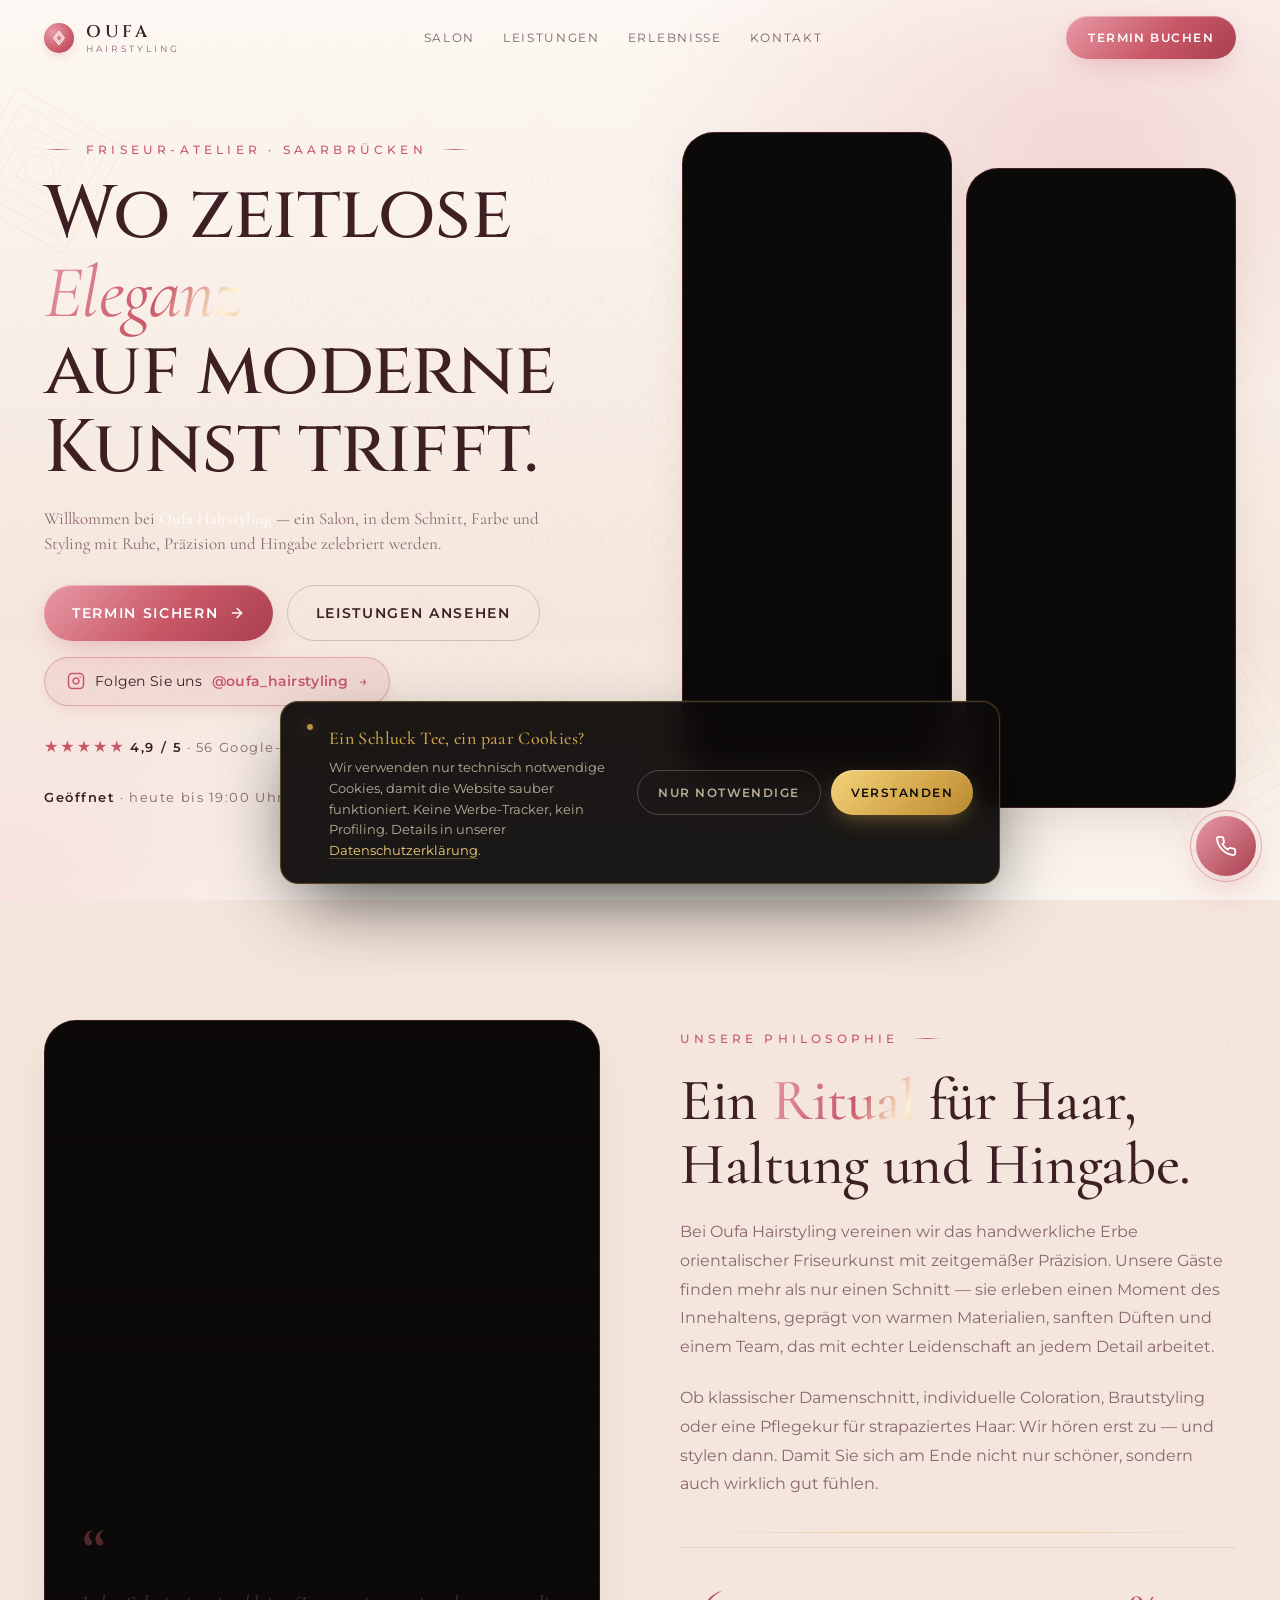
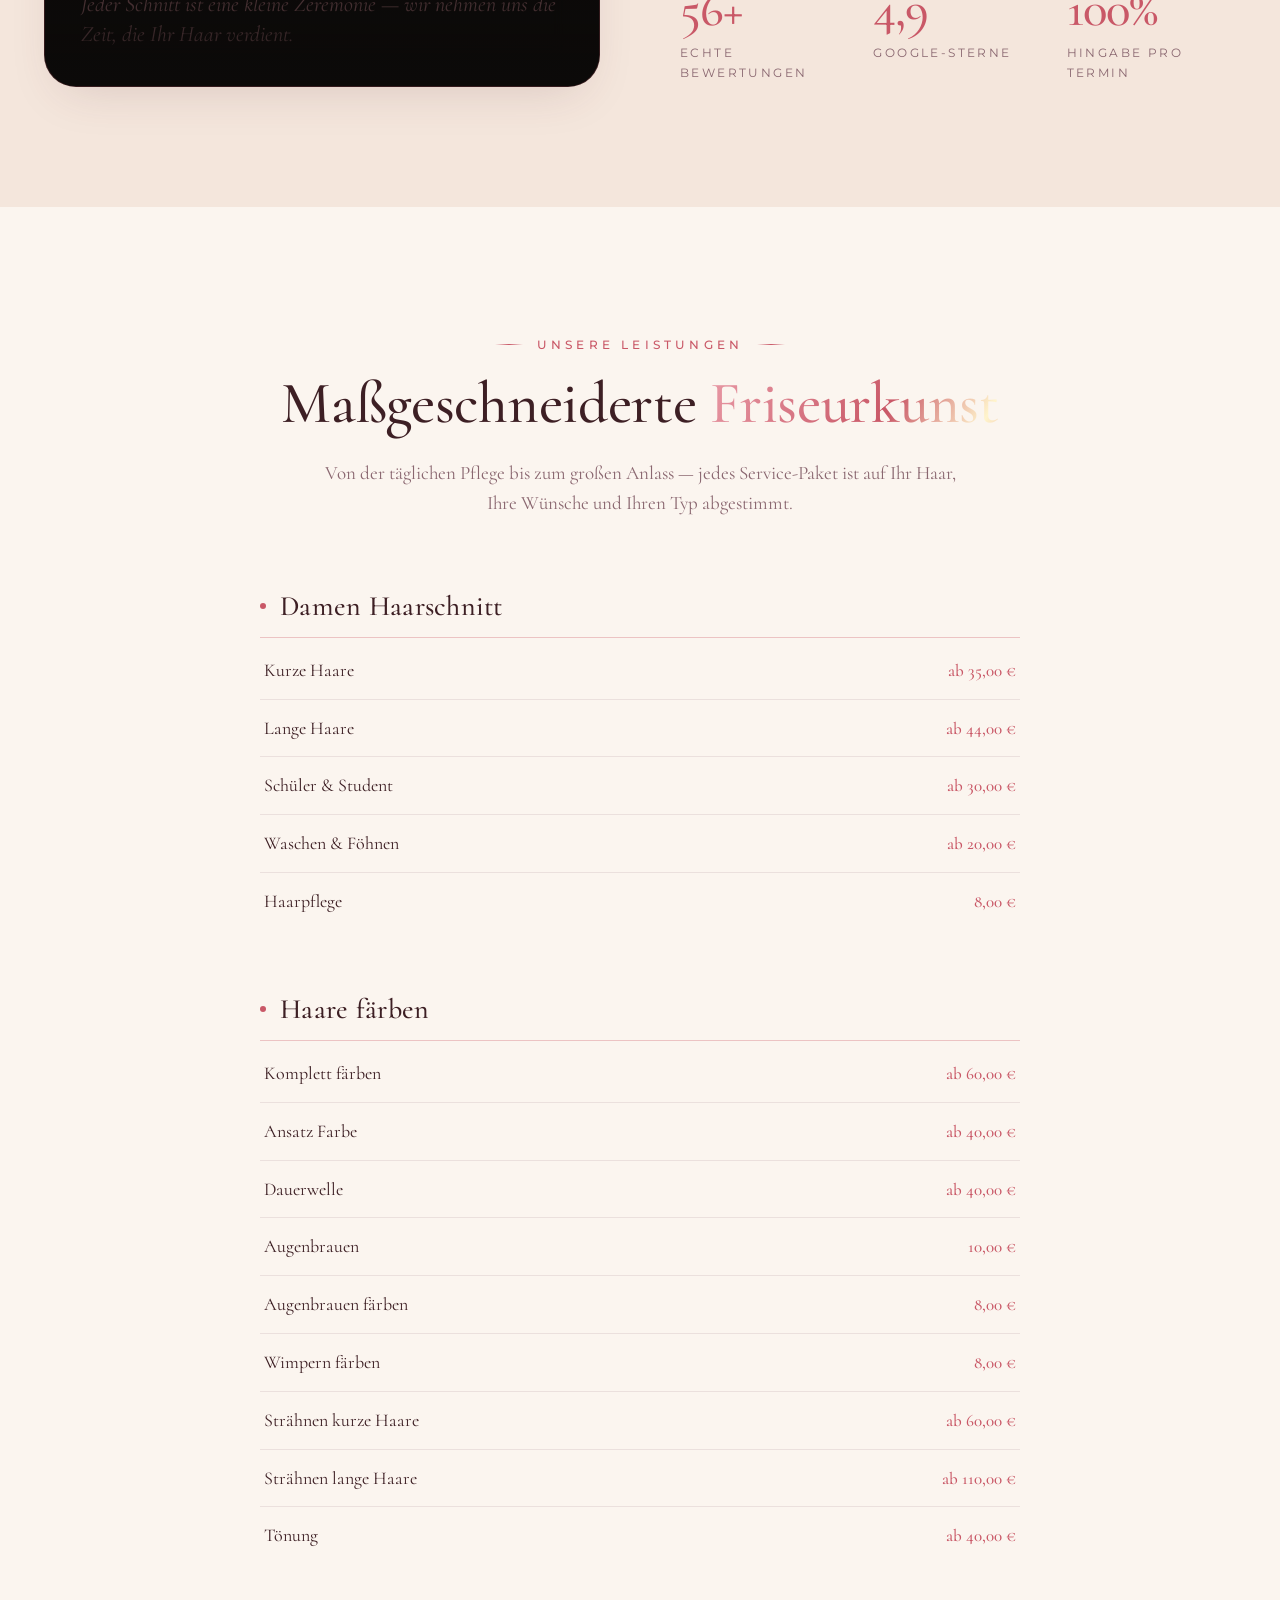
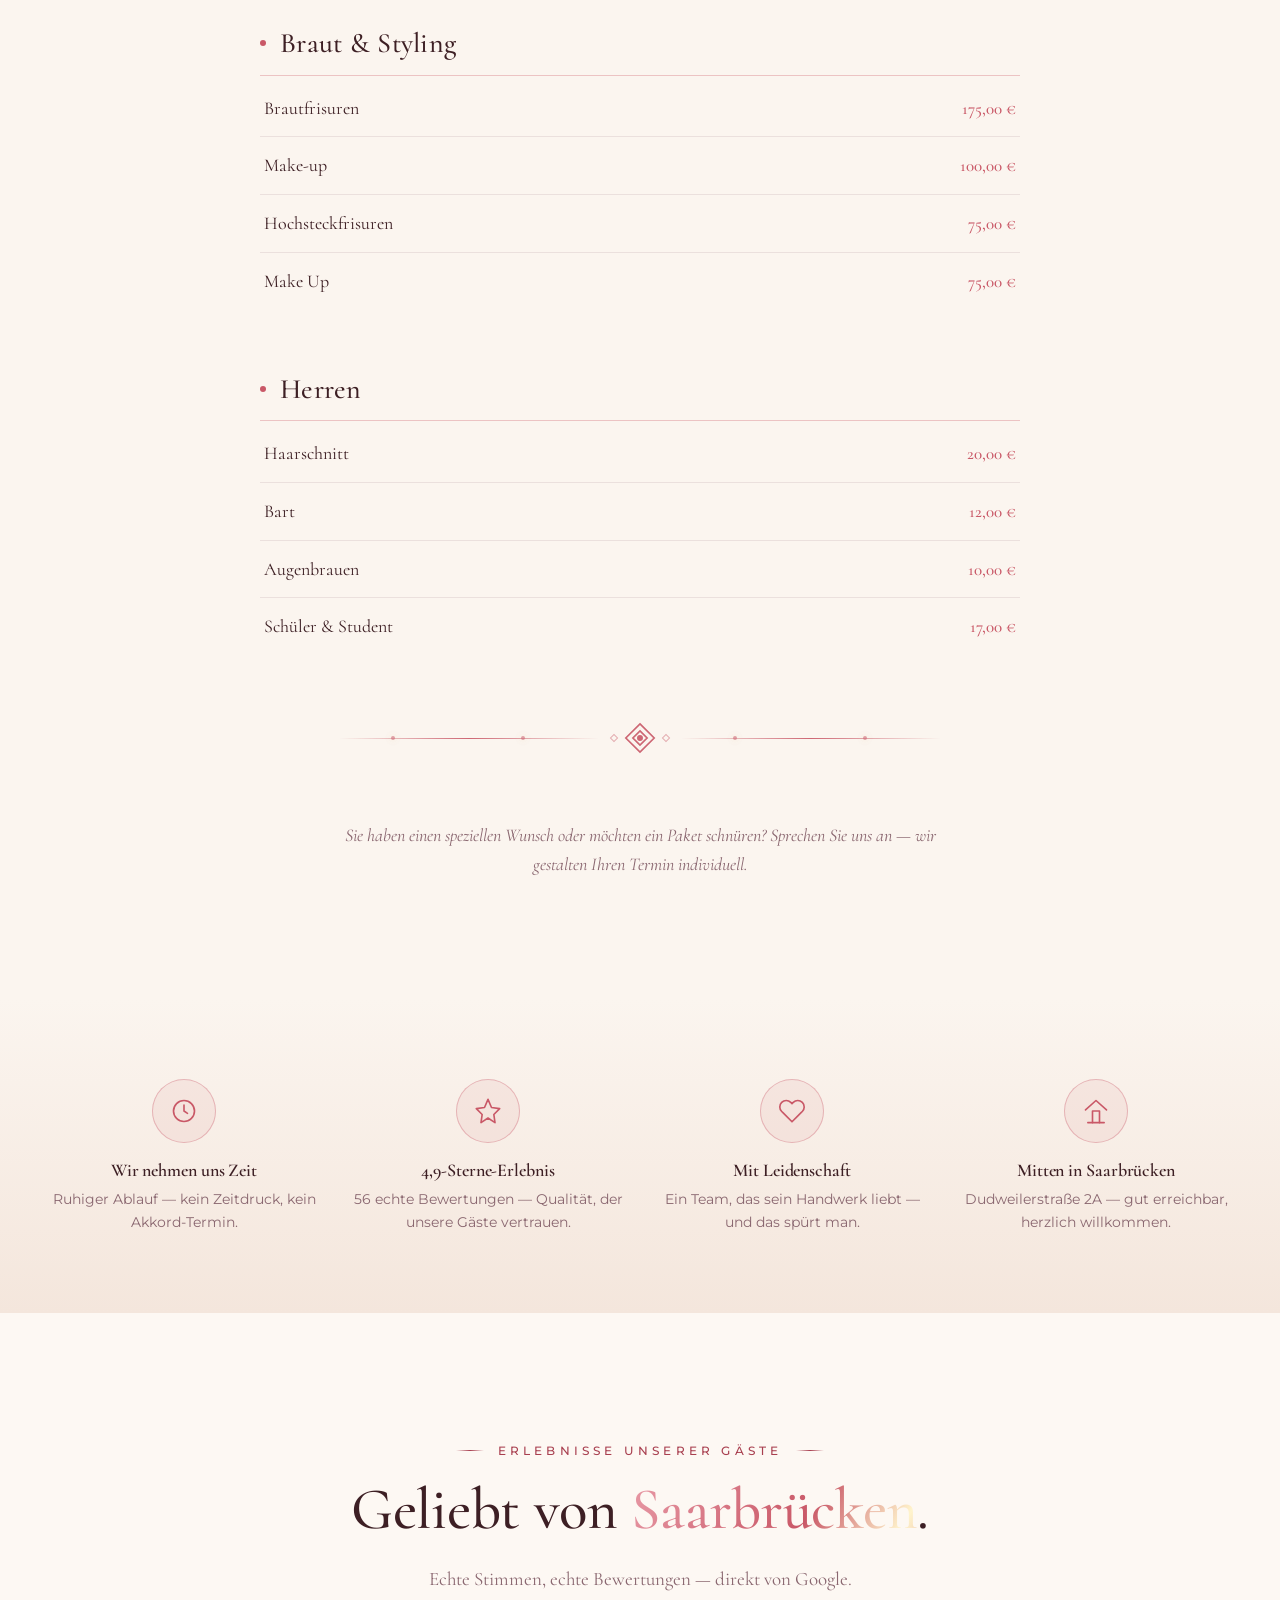
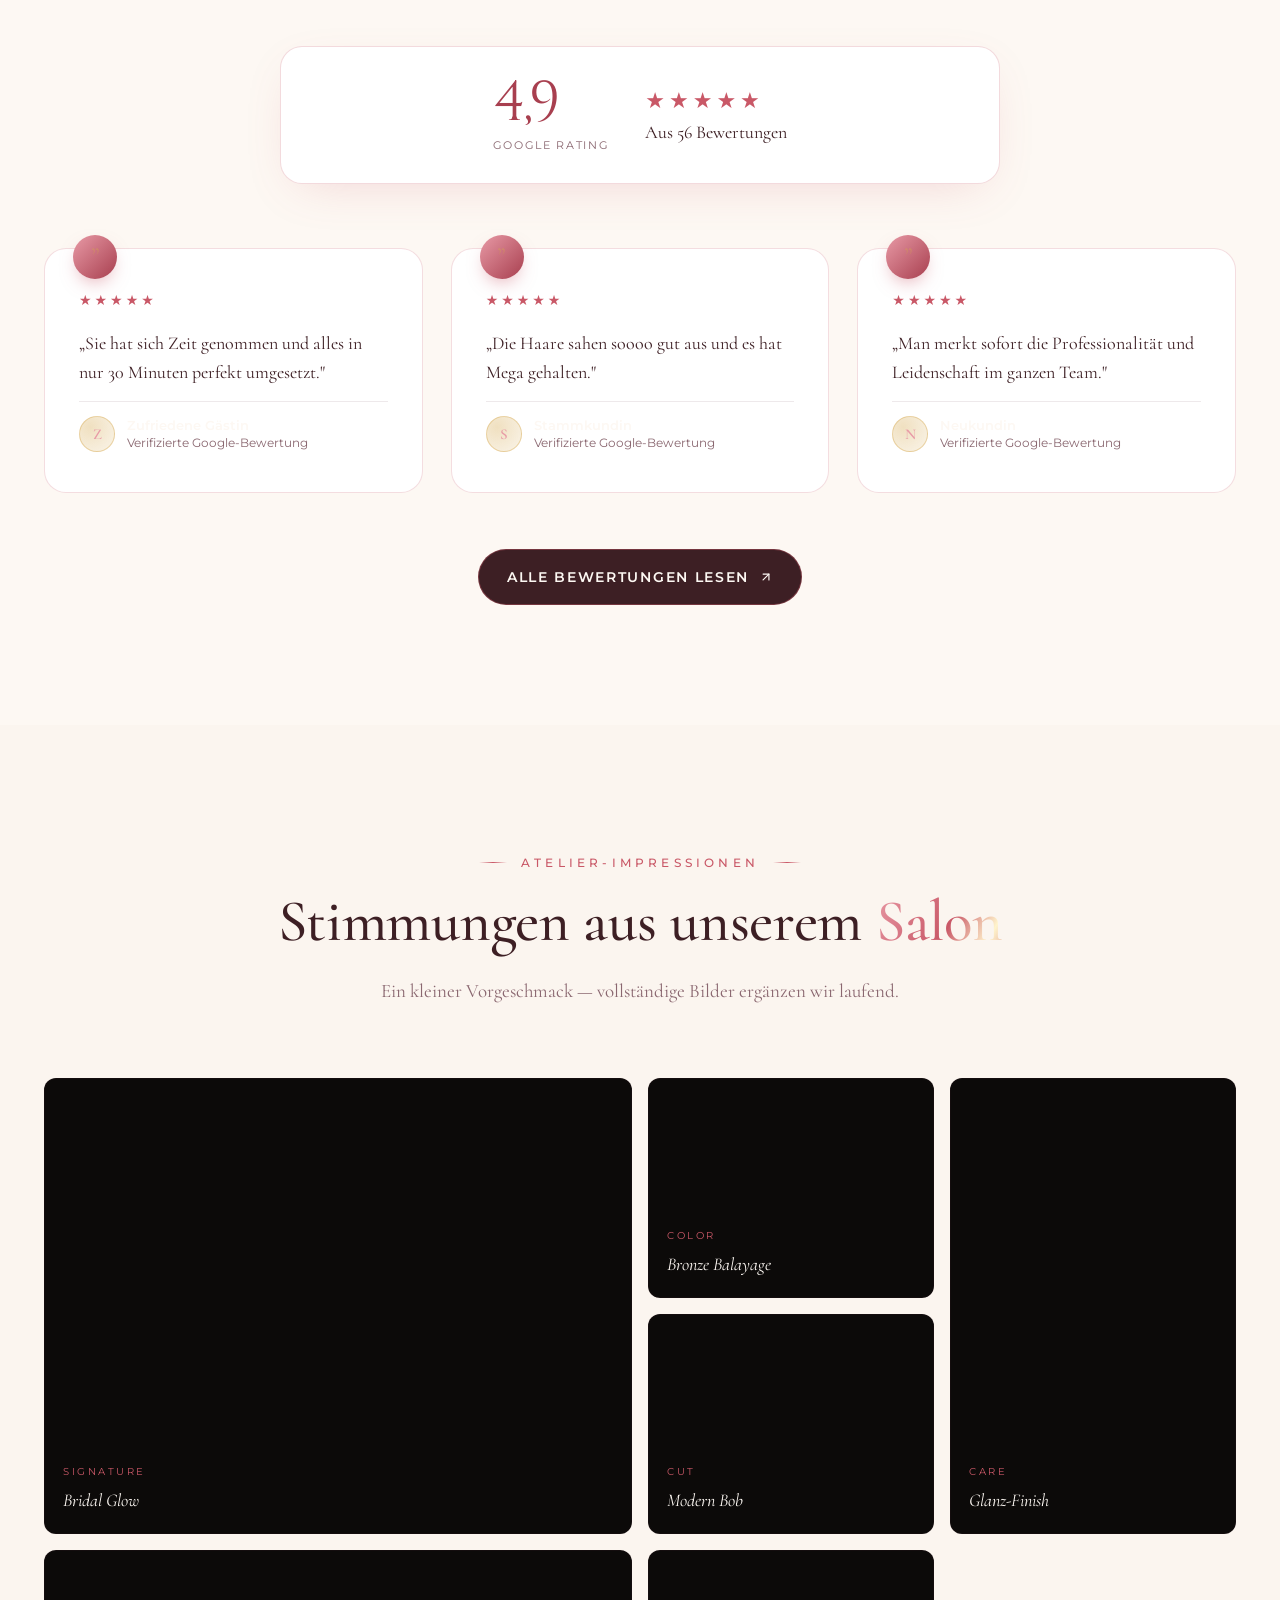
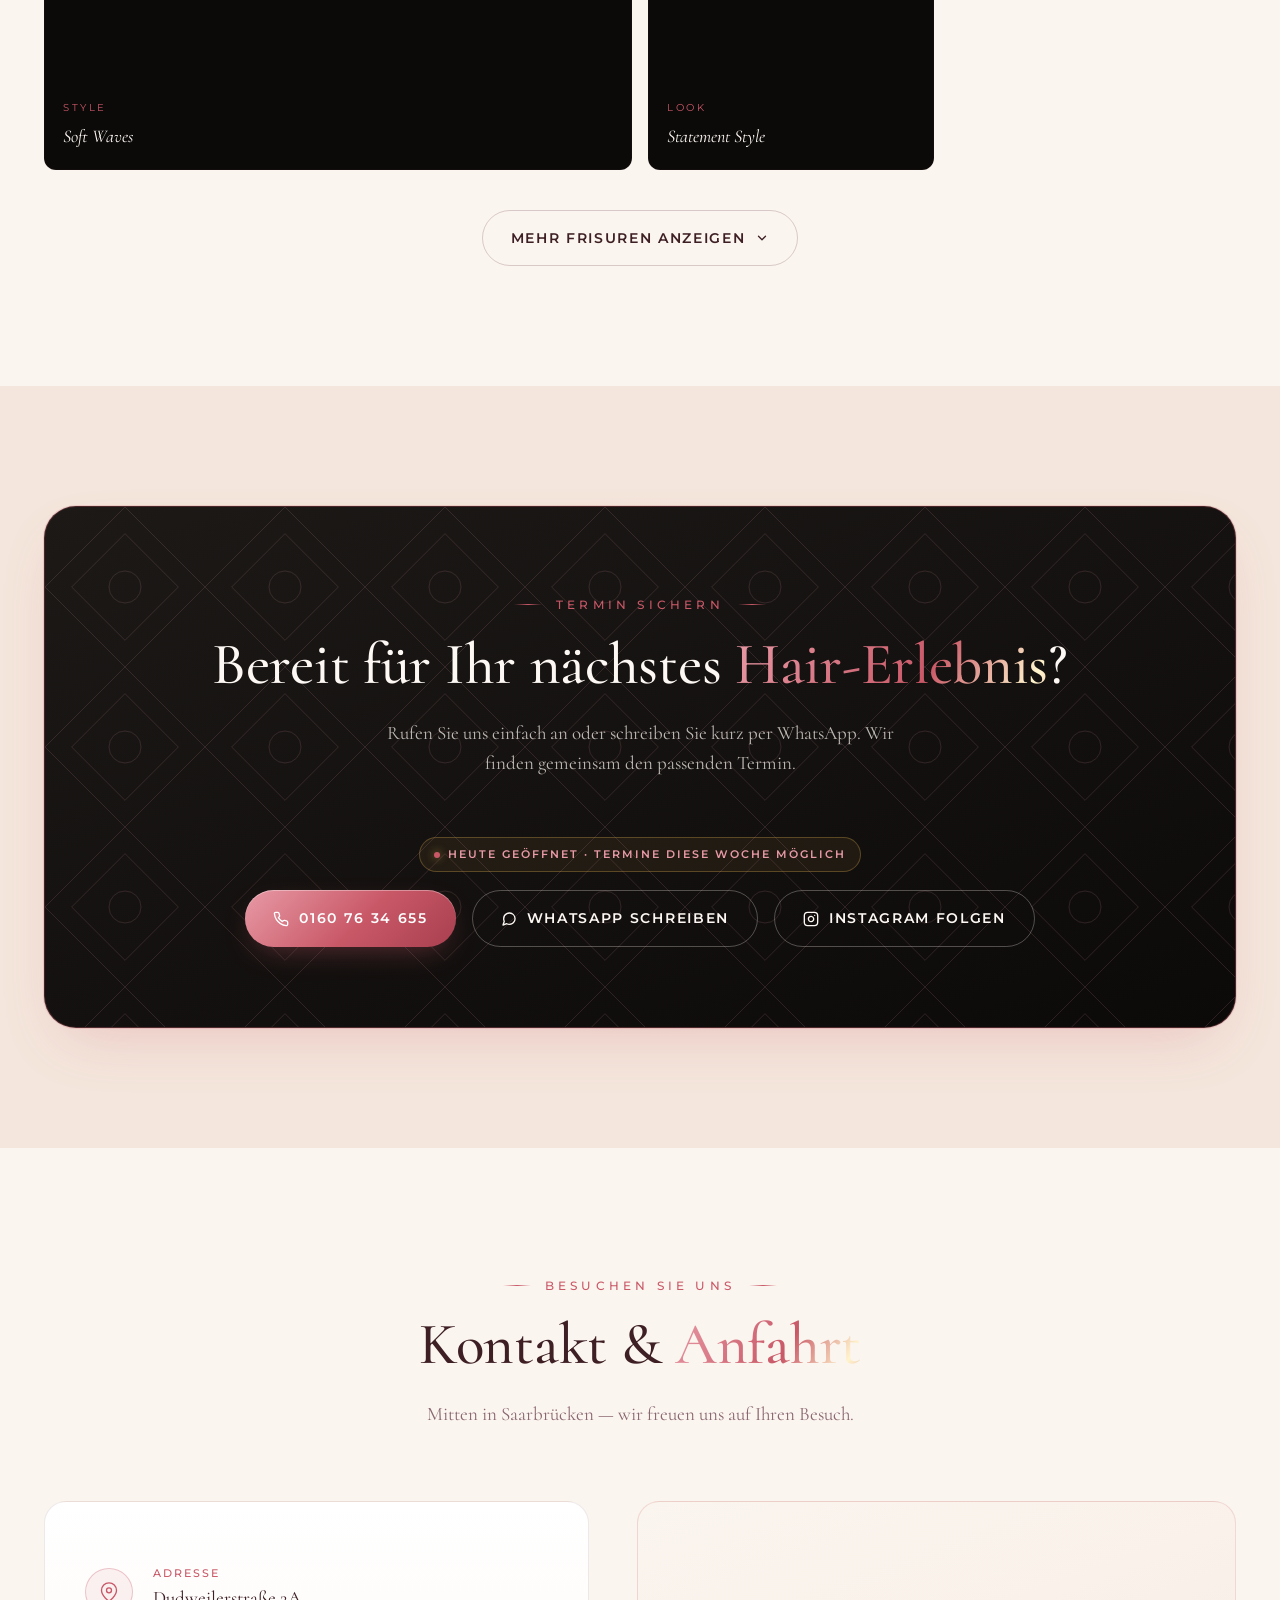
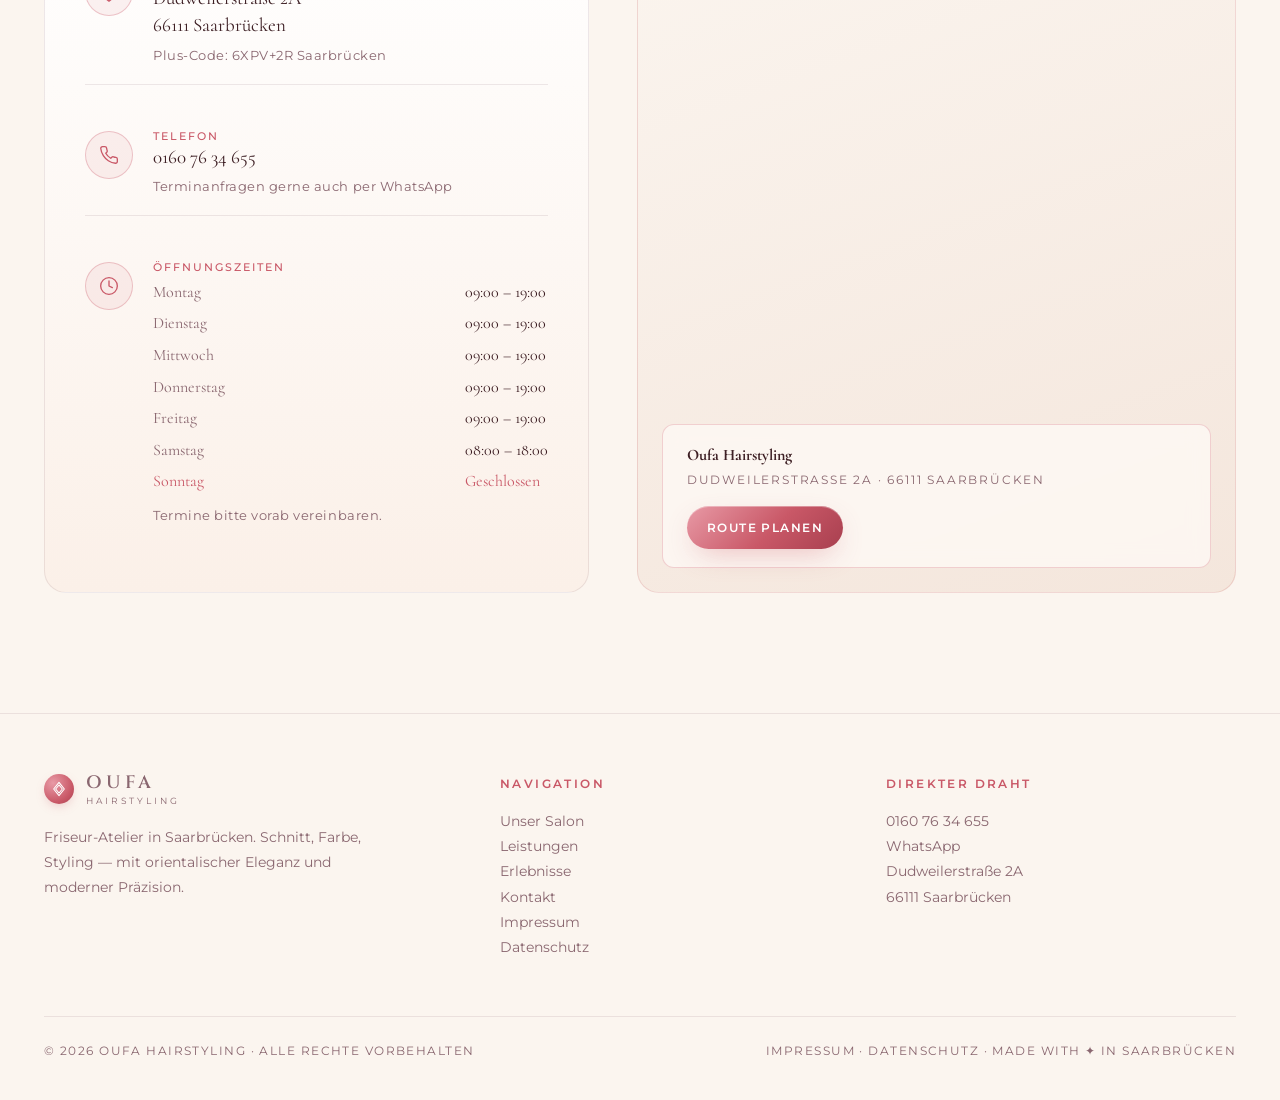
==== index.html @ 0afa8229 "feat: extract legal pages, add cookie banner, polish each section Structural - impressum.html: stand" ====
<!doctype html>
<html lang="de">
<head>
<meta charset="utf-8" />
<meta name="viewport" content="width=device-width, initial-scale=1, viewport-fit=cover" />
<title>Oufa Hairstyling — Friseursalon Saarbrücken</title>
<meta name="description" content="Oufa Hairstyling in Saarbrücken — modernes Friseur-Atelier mit orientalisch inspiriertem Stil. Schnitt, Farbe, Styling. Termin: 0160 76 34 655." />
<meta name="theme-color" content="#fbf5ef" />

<script>
  // Always land on the hero — strip any cached hash before the browser scrolls
  (function(){
    try {
      if ('scrollRestoration' in history) history.scrollRestoration = 'manual';
      if (location.hash) history.replaceState(null, '', location.pathname + location.search);
    } catch(e) {}
  })();
</script>

<link rel="preconnect" href="https://fonts.googleapis.com" />
<link rel="preconnect" href="https://fonts.gstatic.com" crossorigin />
<link href="https://fonts.googleapis.com/css2?family=Cinzel:wght@400;500;600;700&family=Cormorant:wght@300;400;500;600;700&family=Montserrat:wght@300;400;500;600;700&display=swap" rel="stylesheet" />

<style>
  :root {
    --bg:           #fbf5ef;
    --bg-2:         #f4e6dc;
    --surface:      #ffffff;
    --surface-2:    #fbf0e8;
    --line:         rgba(92, 42, 58, 0.10);
    --cream:        #fdf8f3;
    --cream-2:      #f4e6dc;
    --muted:        #8a6770;
    --ink:          #3d1f24;
    --ink-2:        #2a1318;
    --gold:         #c95867;
    --gold-2:       #a83f4f;
    --gold-3:       #e89aa6;
    --gold-soft:    rgba(201, 88, 103, 0.14);
    --emerald:      #5c2a3a;

    --font-display: "Cinzel", "Cormorant", serif;
    --font-serif:   "Cormorant", "Playfair Display", Georgia, serif;
    --font-sans:    "Montserrat", "Inter", system-ui, -apple-system, sans-serif;

    --r-sm: 6px;
    --r-md: 12px;
    --r-lg: 22px;
    --r-xl: 32px;

    --ease-out:    cubic-bezier(0.23, 1, 0.32, 1);
    --ease-in-out: cubic-bezier(0.77, 0, 0.175, 1);

    --shadow-sm: 0 4px 14px rgba(92, 42, 58, 0.07);
    --shadow-md: 0 18px 50px -18px rgba(92, 42, 58, 0.18);
    --shadow-glow: 0 0 0 1px rgba(201, 88, 103, 0.18), 0 24px 60px -22px rgba(201, 88, 103, 0.28);
  }

  * { box-sizing: border-box; }
  html { scroll-behavior: smooth; }
  body {
    margin: 0;
    font-family: var(--font-sans);
    color: var(--ink);
    background: var(--bg);
    -webkit-font-smoothing: antialiased;
    text-rendering: optimizeLegibility;
    line-height: 1.6;
    overflow-x: hidden;
  }
  img, svg { display: block; max-width: 100%; }
  a { color: inherit; text-decoration: none; }
  button { font: inherit; cursor: pointer; border: 0; background: none; color: inherit; }

  ::selection { background: var(--gold); color: var(--ink); }

  .container {
    width: 100%;
    max-width: 1240px;
    padding: 0 24px;
    margin: 0 auto;
  }

  /* ---------- Gold text / utilities ---------- */
  .gold-text {
    background: linear-gradient(
      120deg,
      var(--gold-3) 0%,
      var(--gold) 30%,
      #fff4cc 45%,
      var(--gold) 60%,
      var(--gold-2) 100%
    );
    background-size: 220% 100%;
    background-position: 0% 50%;
    -webkit-background-clip: text;
    background-clip: text;
    color: transparent;
    animation: gold-shimmer 9s ease-in-out infinite;
  }
  @keyframes gold-shimmer {
    0%, 100% { background-position: 0% 50%; }
    50% { background-position: 100% 50%; }
  }
  @media (prefers-reduced-motion: reduce) {
    .gold-text { animation: none; }
  }

  /* Scroll progress — fine gold line at the very top */
  .scroll-progress {
    position: fixed;
    left: 0; top: 0;
    height: 2px; width: 0;
    background: linear-gradient(90deg, var(--gold-3), var(--gold), var(--gold-2));
    z-index: 100;
    transition: width 80ms linear;
    box-shadow: 0 0 12px rgba(212,166,74,.5);
  }
  .eyebrow {
    font-family: var(--font-sans);
    font-weight: 500;
    letter-spacing: .35em;
    text-transform: uppercase;
    font-size: 12px;
    color: var(--gold);
    display: inline-flex;
    align-items: center;
    gap: 14px;
  }
  .eyebrow::before, .eyebrow::after {
    content: "";
    width: 28px;
    height: 1px;
    background: linear-gradient(90deg, transparent, var(--gold), transparent);
  }
  .eyebrow.left::before { display: none; }
  .eyebrow.right::after { display: none; }

  h1, h2, h3, h4 {
    font-family: var(--font-serif);
    font-weight: 500;
    letter-spacing: -0.005em;
    margin: 0;
    line-height: 1.08;
  }
  h2 { font-size: clamp(34px, 4.6vw, 60px); }
  h3 { font-size: clamp(22px, 2.2vw, 28px); font-weight: 600; }
  p { margin: 0; }

  /* ---------- Ornament divider ---------- */
  .ornament {
    display: flex;
    align-items: center;
    justify-content: center;
    gap: 22px;
    margin: 64px 0;
    color: var(--gold);
    opacity: .9;
  }
  .ornament .line {
    height: 1px;
    flex: 1;
    max-width: 260px;
    background: linear-gradient(90deg, transparent, var(--gold), transparent);
    position: relative;
  }
  .ornament .line::before,
  .ornament .line::after {
    content: "";
    position: absolute;
    top: 50%;
    width: 4px; height: 4px;
    border-radius: 50%;
    background: var(--gold);
    transform: translateY(-50%);
    box-shadow: 0 0 8px rgba(212,166,74,.6);
    opacity: .6;
  }
  .ornament .line::before { left: 20%; }
  .ornament .line::after { left: 70%; }
  .ornament .glyph {
    width: 38px; height: 38px;
    display: grid; place-items: center;
    position: relative;
  }
  .ornament .glyph::before,
  .ornament .glyph::after {
    content: "";
    position: absolute;
    top: 50%;
    width: 4px; height: 4px;
    border: 1px solid var(--gold);
    transform: translateY(-50%) rotate(45deg);
    opacity: .5;
  }
  .ornament .glyph::before { left: -10px; }
  .ornament .glyph::after { right: -10px; }

  /* ---------- Buttons ---------- */
  .btn {
    display: inline-flex;
    align-items: center;
    justify-content: center;
    gap: 10px;
    padding: 16px 28px;
    border-radius: 999px;
    font-family: var(--font-sans);
    font-weight: 600;
    font-size: 14px;
    letter-spacing: .12em;
    text-transform: uppercase;
    transition:
      transform 200ms var(--ease-out),
      box-shadow 200ms var(--ease-out),
      background 200ms var(--ease-out),
      color 200ms var(--ease-out),
      border-color 200ms var(--ease-out);
    cursor: pointer;
    white-space: nowrap;
  }
  .btn-gold {
    background: linear-gradient(135deg, var(--gold-3), var(--gold) 55%, var(--gold-2));
    color: #fff;
    box-shadow: 0 10px 30px -10px rgba(201,88,103,.45), inset 0 1px 0 rgba(255,255,255,.35);
  }
  .btn-gold:hover { transform: translateY(-2px); box-shadow: 0 18px 40px -10px rgba(201,88,103,.55); }
  .btn-ghost {
    background: transparent;
    color: var(--ink);
    border: 1px solid rgba(92,42,58,.22);
  }
  .btn-ghost:hover { border-color: var(--gold); color: var(--gold); }
  .btn-dark {
    background: var(--ink);
    color: var(--cream);
    border: 1px solid rgba(201,88,103,.4);
  }
  .btn-dark:hover { background: var(--ink-2); border-color: var(--gold-3); }
  .btn:active { transform: scale(0.97); }
  .btn-gold:active { transform: scale(0.97); }
  .booking-card .btn-ghost {
    color: var(--cream);
    border-color: rgba(253,248,243,.28);
  }
  .booking-card .btn-ghost:hover { color: var(--gold-3); border-color: var(--gold-3); }

  /* ---------- Header / Nav ---------- */
  header.site {
    position: fixed;
    top: 0; left: 0; right: 0;
    z-index: 60;
    transition: background .35s ease, backdrop-filter .35s ease, border-color .35s ease;
    border-bottom: 1px solid transparent;
  }
  header.site.scrolled {
    background: rgba(251,245,239,.82);
    backdrop-filter: blur(14px) saturate(140%);
    -webkit-backdrop-filter: blur(14px) saturate(140%);
    border-bottom-color: rgba(201,88,103,.18);
  }
  .nav {
    display: flex;
    align-items: center;
    justify-content: space-between;
    padding: 16px 0;
  }
  .brand {
    display: inline-flex;
    align-items: center;
    gap: 12px;
    font-family: var(--font-display);
    font-weight: 600;
    font-size: 17px;
    letter-spacing: .18em;
  }
  .brand .mark {
    width: 30px; height: 30px;
    display: grid; place-items: center;
    border-radius: 50%;
    background: radial-gradient(circle at 30% 30%, var(--gold-3), var(--gold) 65%, var(--gold-2) 100%);
    box-shadow: 0 4px 12px -4px rgba(201,88,103,.4);
    color: #fff;
  }
  .brand .mark svg { width: 16px; height: 16px; }
  .brand .name { display: inline-flex; flex-direction: column; line-height: 1; }
  .brand .name strong { font-weight: 600; letter-spacing: .22em; }
  .brand .name span {
    font-family: var(--font-sans);
    font-weight: 400;
    letter-spacing: .32em;
    font-size: 9px;
    color: var(--muted);
    margin-top: 4px;
  }
  nav.links {
    display: flex; gap: 28px;
    font-size: 12px;
    letter-spacing: .14em;
    text-transform: uppercase;
    font-weight: 400;
  }
  nav.links a {
    position: relative;
    padding: 6px 0;
    color: var(--ink);
    opacity: .68;
    transition: color 200ms var(--ease-out), opacity 200ms var(--ease-out);
  }
  nav.links a::after {
    content: "";
    position: absolute;
    left: 0; right: 0; bottom: 0;
    height: 1px;
    background: var(--gold);
    transform: scaleX(0);
    transform-origin: left;
    transition: transform .35s ease;
  }
  nav.links a:hover { color: var(--gold); opacity: 1; }
  nav.links a:hover::after { transform: scaleX(1); }
  .nav-cta { display: flex; align-items: center; gap: 14px; }
  .nav-cta .btn { padding: 12px 22px; font-size: 12px; }
  .menu-toggle {
    display: none;
    width: 44px; height: 44px;
    border-radius: 50%;
    border: 1px solid rgba(201,88,103,.4);
    align-items: center; justify-content: center;
  }
  .menu-toggle:hover { border-color: var(--gold); color: var(--gold); }

  /* ---------- Hero ---------- */
  .hero {
    position: relative;
    min-height: 100vh;
    display: flex;
    align-items: center;
    padding: 96px 0 56px;
    overflow: hidden;
    isolation: isolate;
  }
  .hero::before {
    content: "";
    position: absolute; inset: 0;
    background:
      radial-gradient(60% 50% at 85% 15%, rgba(201,88,103,.18), transparent 60%),
      radial-gradient(50% 40% at 0% 100%, rgba(232,154,166,.22), transparent 60%),
      linear-gradient(180deg, #fdf8f3 0%, #f4e6dc 70%, #fbf5ef 100%);
    z-index: -2;
  }
  .hero::after {
    content: "";
    position: absolute; inset: 0;
    background-image: url("data:image/svg+xml;utf8,<svg xmlns='http://www.w3.org/2000/svg' width='80' height='80' viewBox='0 0 80 80'><g fill='none' stroke='%23c95867' stroke-width='.6' opacity='.22'><path d='M40 0 L80 40 L40 80 L0 40 Z'/><path d='M40 14 L66 40 L40 66 L14 40 Z'/><circle cx='40' cy='40' r='6'/></g></svg>");
    background-size: 120px 120px;
    opacity: .28;
    mask-image: radial-gradient(ellipse 80% 70% at 50% 40%, black 30%, transparent 80%);
    -webkit-mask-image: radial-gradient(ellipse 80% 70% at 50% 40%, black 30%, transparent 80%);
    z-index: -1;
    pointer-events: none;
  }
  .hero-grid {
    display: grid;
    grid-template-columns: 1.05fr 1fr;
    gap: 56px;
    align-items: center;
  }
  .hero h1 {
    font-family: var(--font-display);
    font-weight: 500;
    font-size: clamp(40px, 5.8vw, 80px);
    line-height: 1.04;
    letter-spacing: -0.01em;
    margin-top: 18px;
  }
  .hero h1 .accent {
    font-family: var(--font-serif);
    font-style: italic;
    font-weight: 400;
  }
  .hero p.lead {
    margin-top: 18px;
    font-family: var(--font-serif);
    font-size: clamp(17px, 1.3vw, 20px);
    color: var(--muted);
    max-width: 540px;
    line-height: 1.5;
  }
  .hero-cta {
    margin-top: 28px;
    display: flex;
    gap: 14px;
    flex-wrap: wrap;
  }
  .hero-meta {
    margin-top: 28px;
    display: flex;
    gap: 28px;
    flex-wrap: wrap;
    align-items: center;
    color: var(--muted);
    font-size: 13px;
    letter-spacing: .12em;
  }
  .hero-meta .stars { color: var(--gold); letter-spacing: 2px; font-size: 16px; }
  .hero-meta strong { color: var(--ink); font-weight: 600; }

  /* Hero showcase card */
  .hero-card {
    position: relative;
    aspect-ratio: 4/5;
    border-radius: var(--r-xl);
    overflow: hidden;
    background: linear-gradient(160deg, #1c1917, #0c0a09 70%);
    box-shadow: var(--shadow-md);
    border: 1px solid rgba(201,88,103,.28);
  }
  .hero-card::before {
    content: "";
    position: absolute; inset: 0;
    background-image: linear-gradient(180deg, rgba(12,10,9,.15) 0%, rgba(12,10,9,0) 35%, rgba(12,10,9,.85) 100%);
    pointer-events: none;
  }
  .hero-card .arabesque { display: none; }
  .hero-card .label {
    position: absolute;
    left: 28px; bottom: 28px;
    right: 28px;
    color: var(--cream);
  }
  .hero-card .label .num {
    font-family: var(--font-display);
    font-size: 64px;
    line-height: 1;
    letter-spacing: .04em;
  }
  .hero-card .label .desc {
    font-family: var(--font-serif);
    font-style: italic;
    font-size: 18px;
    color: var(--muted);
    margin-top: 6px;
  }
  .hero-card .corner {
    position: absolute;
    width: 64px; height: 64px;
    border: 1px solid var(--gold);
    opacity: .65;
  }
  .hero-card .corner.tl { top: 16px; left: 16px; border-right: 0; border-bottom: 0; }
  .hero-card .corner.tr { top: 16px; right: 16px; border-left: 0; border-bottom: 0; }
  .hero-card .corner.bl { bottom: 16px; left: 16px; border-right: 0; border-top: 0; }
  .hero-card .corner.br { bottom: 16px; right: 16px; border-left: 0; border-top: 0; }
  .hero-card .badge {
    position: absolute;
    top: 28px; right: 28px;
    display: inline-flex;
    align-items: center;
    gap: 10px;
    padding: 10px 14px;
    border-radius: 999px;
    background: rgba(12,10,9,.55);
    backdrop-filter: blur(8px);
    border: 1px solid rgba(232,154,166,.55);
    color: var(--gold-3);
    font-size: 12px;
    letter-spacing: .18em;
    text-transform: uppercase;
  }

  /* ---------- Hero image diptych ---------- */
  .hero-images {
    display: grid;
    grid-template-columns: 1fr 1fr;
    gap: 14px;
    position: relative;
  }
  .hero-img {
    height: clamp(440px, 72vh, 640px);
    border-radius: var(--r-xl);
    overflow: hidden;
    background-size: cover;
    background-position: center;
    background-repeat: no-repeat;
    background-color: #0c0a09;
    box-shadow: var(--shadow-md);
    border: 1px solid rgba(201,88,103,.28);
    transform: translateY(var(--py, 0px));
    will-change: transform;
    transition: transform .4s var(--ease-out), box-shadow .4s var(--ease-out);
  }
  .hero-img:hover {
    transform: translateY(calc(var(--py, 0px) - 6px));
    box-shadow: 0 30px 70px -25px rgba(92,42,58,.32);
  }
  .hero-img-2 { margin-top: 36px; }

  /* ---------- Hero Instagram pill ---------- */
  .hero-insta {
    display: inline-flex;
    align-items: center;
    gap: 10px;
    margin-top: 16px;
    padding: 12px 22px;
    border-radius: 999px;
    background: linear-gradient(135deg, rgba(232,154,166,.20), rgba(201,88,103,.10));
    border: 1px solid rgba(201,88,103,.38);
    color: var(--ink);
    font-size: 14px;
    letter-spacing: .02em;
    font-family: var(--font-sans);
    box-shadow: 0 6px 22px -10px rgba(201,88,103,.35);
    transition: transform .25s var(--ease-out), background .25s ease, border-color .25s ease, box-shadow .25s ease;
  }
  .hero-insta:hover {
    transform: translateY(-2px);
    background: linear-gradient(135deg, rgba(232,154,166,.34), rgba(201,88,103,.18));
    border-color: var(--gold);
    box-shadow: 0 14px 32px -10px rgba(201,88,103,.5);
  }
  .hero-insta strong {
    color: var(--gold);
    font-weight: 600;
  }
  .hero-insta svg { color: var(--gold); flex-shrink: 0; }
  .hero-insta .arrow {
    color: var(--gold);
    font-weight: 500;
    transition: transform .25s ease;
  }
  .hero-insta:hover .arrow { transform: translateX(4px); }

  /* ---------- Sections base ---------- */
  section { position: relative; padding: 120px 0; }
  section .section-head { text-align: center; margin-bottom: 72px; }
  section .section-head h2 { margin-top: 18px; }
  section .section-head p {
    margin-top: 22px;
    font-family: var(--font-serif);
    font-size: 19px;
    color: var(--muted);
    max-width: 640px;
    margin-left: auto;
    margin-right: auto;
  }

  /* ---------- About ---------- */
  .about {
    background: var(--bg-2);
    overflow: hidden;
  }
  .about-grid {
    display: grid;
    grid-template-columns: 1fr 1fr;
    gap: 80px;
    align-items: center;
  }
  .about-visual {
    position: relative;
    aspect-ratio: 5/6;
    border-radius: var(--r-xl);
    overflow: hidden;
    background: linear-gradient(135deg, #1c1917 0%, #14110f 60%, #221d1a 100%);
    border: 1px solid rgba(201,88,103,.22);
    box-shadow: var(--shadow-md);
  }
  .about-visual::after {
    content: "";
    position: absolute; inset: 0;
    background-image: linear-gradient(180deg, rgba(12,10,9,.15) 0%, rgba(12,10,9,0) 30%, rgba(12,10,9,.9) 100%);
    pointer-events: none;
  }
  .about-visual .quote {
    position: absolute;
    bottom: 36px; left: 36px; right: 36px;
    color: var(--gold-3);
    font-family: var(--font-serif);
    font-style: italic;
    font-size: 22px;
    line-height: 1.4;
  }
  .about-visual .quote::before {
    content: "“";
    display: block;
    font-family: var(--font-display);
    font-style: normal;
    font-size: 80px;
    line-height: 1;
    color: var(--gold);
    margin-bottom: -20px;
  }
  .about-text h2 { margin-top: 18px; }
  .about-text p {
    margin-top: 22px;
    font-size: 16px;
    color: var(--muted);
    line-height: 1.8;
  }
  .about-stats {
    display: grid;
    grid-template-columns: repeat(3, 1fr);
    gap: 24px;
    margin-top: 48px;
    padding-top: 36px;
    border-top: 1px solid var(--line);
  }
  .stat .v {
    font-family: var(--font-display);
    font-size: 36px;
    color: var(--gold);
    line-height: 1;
  }
  .stat .l {
    margin-top: 8px;
    font-size: 12px;
    letter-spacing: .2em;
    text-transform: uppercase;
    color: var(--muted);
  }

  /* ---------- Services (price list) ---------- */
  .services { background: var(--bg); }
  .services-grid {
    display: flex;
    flex-direction: column;
    gap: 64px;
    max-width: 760px;
    margin: 0 auto;
  }
  .service-group .group-title {
    font-family: var(--font-serif);
    font-weight: 500;
    font-size: 28px;
    color: var(--ink);
    letter-spacing: .01em;
    padding-bottom: 16px;
    border-bottom: 1px solid rgba(201,88,103,.32);
    margin: 0 0 4px;
    display: flex;
    align-items: center;
    gap: 14px;
  }
  .service-group .group-title::before {
    content: "";
    width: 6px; height: 6px;
    border-radius: 50%;
    background: var(--gold);
    flex-shrink: 0;
  }
  .price-list {
    list-style: none;
    padding: 0;
    margin: 0;
  }
  .price-list li {
    display: flex;
    justify-content: space-between;
    align-items: baseline;
    gap: 16px;
    padding: 14px 4px;
    border-bottom: 1px solid var(--line);
    font-family: var(--font-serif);
    font-size: 18px;
    color: var(--ink);
    transition: background .2s ease;
  }
  .price-list li:hover { background: rgba(201,88,103,.04); }
  .price-list li:last-child { border-bottom: 0; }
  .price-list .price {
    color: var(--gold);
    font-weight: 500;
    white-space: nowrap;
    font-size: 17px;
  }
  @media (max-width: 560px) {
    .services-grid { gap: 48px; }
    .service-group .group-title { font-size: 22px; }
    .price-list li { font-size: 16px; padding: 12px 2px; }
    .price-list .price { font-size: 15px; }
  }

  /* ---------- Experience strip ---------- */
  .experience {
    background: linear-gradient(180deg, var(--bg) 0%, var(--bg-2) 100%);
    padding: 80px 0;
  }
  .exp-grid {
    display: grid;
    grid-template-columns: repeat(4, 1fr);
    gap: 24px;
    text-align: center;
  }
  .exp-item .ic {
    width: 64px; height: 64px;
    margin: 0 auto 18px;
    display: grid; place-items: center;
    border-radius: 50%;
    border: 1px solid rgba(201,88,103,.35);
    color: var(--gold);
    background: rgba(201,88,103,.08);
  }
  .exp-item h4 {
    font-family: var(--font-serif);
    color: var(--ink);
    font-size: 18px;
    font-weight: 600;
  }
  .exp-item p {
    margin-top: 8px;
    font-size: 14px;
    color: var(--muted);
  }

  /* ---------- Testimonials ---------- */
  .testimonials {
    background: var(--cream);
    color: var(--ink);
  }
  .testimonials .eyebrow { color: var(--gold-2); }
  .testimonials .eyebrow::before, .testimonials .eyebrow::after {
    background: linear-gradient(90deg, transparent, var(--gold-2), transparent);
  }
  .testimonials .section-head h2 { color: var(--ink); }
  .testimonials .section-head p { color: var(--muted); }
  .reviews-summary {
    display: flex;
    justify-content: center;
    align-items: center;
    gap: 36px;
    margin: -20px auto 64px;
    padding: 28px 40px;
    background: #fff;
    border-radius: var(--r-lg);
    border: 1px solid rgba(201,88,103,.22);
    max-width: 720px;
    box-shadow: 0 14px 50px -20px rgba(201,88,103,.25);
    flex-wrap: wrap;
  }
  .reviews-summary .big {
    font-family: var(--font-display);
    font-size: 56px;
    color: var(--gold-2);
    line-height: 1;
    letter-spacing: -0.02em;
  }
  .reviews-summary .stars { color: var(--gold); font-size: 22px; letter-spacing: 4px; }
  .reviews-summary small {
    font-family: var(--font-sans);
    color: var(--muted);
    letter-spacing: .15em;
    text-transform: uppercase;
    font-size: 11px;
    display: block;
    margin-top: 6px;
  }
  .reviews-summary .src {
    font-family: var(--font-serif);
    color: var(--ink);
    font-size: 18px;
  }
  .reviews-grid {
    display: grid;
    grid-template-columns: repeat(3, 1fr);
    gap: 28px;
  }
  .review {
    background: #fff;
    border-radius: var(--r-lg);
    padding: 40px 34px;
    border: 1px solid rgba(201,88,103,.2);
    position: relative;
    transition: transform .3s ease, box-shadow .3s ease;
  }
  .review:hover { transform: translateY(-4px); box-shadow: 0 18px 50px -22px rgba(28,25,23,.2); }
  .review .quote {
    position: absolute;
    top: -14px; left: 28px;
    width: 44px; height: 44px;
    border-radius: 50%;
    display: grid; place-items: center;
    background: linear-gradient(135deg, var(--gold-3), var(--gold-2));
    color: var(--ink);
    font-family: var(--font-display);
    font-size: 26px;
    line-height: 1;
    box-shadow: 0 8px 18px -6px rgba(201,88,103,.5);
  }
  .review .stars { color: var(--gold); letter-spacing: 3px; font-size: 14px; }
  .review p {
    margin-top: 18px;
    font-family: var(--font-serif);
    font-size: 18px;
    color: var(--ink);
    line-height: 1.6;
  }
  .review .who {
    margin-top: 26px;
    padding-top: 18px;
    border-top: 1px solid rgba(92,42,58,.10);
    font-size: 13px;
    color: var(--muted);
    letter-spacing: .1em;
    text-transform: uppercase;
  }

  /* ---------- Gallery ---------- */
  .gallery { background: var(--bg); }
  .gallery-grid {
    display: grid;
    grid-template-columns: repeat(4, 1fr);
    grid-auto-rows: 220px;
    gap: 16px;
  }
  .tile {
    position: relative;
    border-radius: var(--r-md);
    overflow: hidden;
    border: 1px solid var(--line);
    background: linear-gradient(135deg, #1c1917, #14110f);
    isolation: isolate;
    transition: transform .35s ease, border-color .35s ease;
  }
  .tile::before {
    content: "";
    position: absolute; inset: 0;
    background-image: linear-gradient(180deg, rgba(12,10,9,.08) 0%, rgba(12,10,9,0) 45%, rgba(12,10,9,.78) 100%);
    pointer-events: none;
    transition: background-image .35s ease;
  }
  .tile:hover::before {
    background-image: linear-gradient(180deg, rgba(12,10,9,0) 0%, rgba(12,10,9,0) 50%, rgba(12,10,9,.6) 100%);
  }
  .tile:hover { transform: translateY(-4px); border-color: rgba(201,88,103,.45); }
  .tile .label {
    position: absolute;
    left: 18px; bottom: 18px;
    font-family: var(--font-serif);
    font-style: italic;
    color: var(--cream);
    font-size: 18px;
  }
  .tile .label small {
    display: block;
    font-family: var(--font-sans);
    font-style: normal;
    letter-spacing: .25em;
    text-transform: uppercase;
    font-size: 10px;
    color: var(--gold);
    margin-bottom: 6px;
  }
  .tile.t1 { grid-column: span 2; grid-row: span 2; }
  .tile.t2 { grid-column: span 1; grid-row: span 1; }
  .tile.t3 { grid-column: span 1; grid-row: span 2; }
  .tile.t4 { grid-column: span 1; grid-row: span 1; }
  .tile.t5 { grid-column: span 2; grid-row: span 1; }
  .tile.t6 { grid-column: span 1; grid-row: span 1; }

  /* Expandable gallery section */
  .gallery-more {
    max-height: 0;
    overflow: hidden;
    opacity: 0;
    margin-top: 0;
    transition: max-height 800ms var(--ease-in-out), opacity 500ms ease, margin-top 500ms ease;
  }
  .gallery-more.open {
    max-height: 4000px;
    opacity: 1;
    margin-top: 16px;
  }
  .gallery-more-grid {
    display: grid;
    grid-template-columns: repeat(3, 1fr);
    grid-auto-rows: 280px;
    gap: 16px;
  }
  .gallery-more .tile {
    opacity: 0;
    transition: opacity .7s var(--ease-out), transform .35s ease, border-color .35s ease;
  }
  .gallery-more.open .tile { opacity: 1; }
  .gallery-more.open .tile:nth-child(1) { transition-delay: 80ms; }
  .gallery-more.open .tile:nth-child(2) { transition-delay: 160ms; }
  .gallery-more.open .tile:nth-child(3) { transition-delay: 240ms; }
  .gallery-more.open .tile:nth-child(4) { transition-delay: 320ms; }
  .gallery-more.open .tile:nth-child(5) { transition-delay: 400ms; }
  .gallery-more.open .tile:nth-child(6) { transition-delay: 480ms; }
  .gallery-more.open .tile:nth-child(7) { transition-delay: 560ms; }
  .gallery-more.open .tile:nth-child(8) { transition-delay: 640ms; }
  .gallery-more.open .tile:nth-child(9) { transition-delay: 720ms; }

  .gallery-toggle {
    display: flex;
    justify-content: center;
    margin-top: 40px;
  }
  .gallery-toggle .btn .chevron {
    transition: transform 350ms var(--ease-out);
  }
  .gallery-toggle .btn.open .chevron { transform: rotate(180deg); }

  @media (max-width: 980px) {
    .gallery-more-grid { grid-template-columns: repeat(2, 1fr); grid-auto-rows: 240px; }
  }
  @media (max-width: 560px) {
    .gallery-more-grid { grid-template-columns: 1fr; grid-auto-rows: 280px; }
    .gallery-more.open { max-height: 5000px; }
  }

  /* ---------- Booking CTA ---------- */
  .booking {
    position: relative;
    padding: 120px 0;
    overflow: hidden;
    background: var(--bg-2);
  }
  .booking::before {
    content: "";
    position: absolute; inset: 0;
    background:
      radial-gradient(50% 60% at 50% 50%, rgba(201,88,103,.16), transparent 60%);
    pointer-events: none;
  }
  .booking-card {
    position: relative;
    background: linear-gradient(160deg, #1c1917 0%, #0c0a09 100%);
    border: 1px solid rgba(201,88,103,.3);
    border-radius: var(--r-xl);
    padding: 80px 60px;
    text-align: center;
    box-shadow: var(--shadow-glow);
    overflow: hidden;
  }
  .booking-card::before {
    content: "";
    position: absolute;
    inset: 0;
    background-image: url("data:image/svg+xml;utf8,<svg xmlns='http://www.w3.org/2000/svg' width='120' height='120' viewBox='0 0 120 120'><g fill='none' stroke='%23e89aa6' stroke-width='.5' opacity='.22'><path d='M60 0 L120 60 L60 120 L0 60 Z'/><path d='M60 20 L100 60 L60 100 L20 60 Z'/><circle cx='60' cy='60' r='12'/></g></svg>");
    background-size: 160px 160px;
    pointer-events: none;
  }
  .booking-card h2 { position: relative; color: var(--cream); }
  .booking-card .lead {
    position: relative;
    margin: 22px auto 40px;
    max-width: 520px;
    font-family: var(--font-serif);
    color: rgba(253,248,243,.72);
    font-size: 19px;
  }
  .booking-card .ctas {
    position: relative;
    display: flex;
    justify-content: center;
    gap: 16px;
    flex-wrap: wrap;
  }

  /* ---------- Contact ---------- */
  .contact { background: var(--bg); }
  .contact-grid {
    display: grid;
    grid-template-columns: 1fr 1.1fr;
    gap: 48px;
    align-items: stretch;
  }
  .contact-info {
    background: linear-gradient(180deg, var(--surface), var(--surface-2));
    border: 1px solid var(--line);
    border-radius: var(--r-lg);
    padding: 48px 40px;
    display: flex; flex-direction: column;
    gap: 28px;
  }
  .info-item {
    display: grid;
    grid-template-columns: 48px 1fr;
    gap: 20px;
    align-items: flex-start;
    padding: 18px 0;
    border-bottom: 1px solid var(--line);
  }
  .info-item:last-child { border-bottom: 0; }
  .info-item .ic {
    width: 48px; height: 48px;
    border-radius: 50%;
    display: grid; place-items: center;
    background: rgba(201,88,103,.08);
    border: 1px solid rgba(201,88,103,.3);
    color: var(--gold);
  }
  .info-item h4 {
    font-family: var(--font-sans);
    font-weight: 500;
    letter-spacing: .18em;
    text-transform: uppercase;
    font-size: 11px;
    color: var(--gold);
  }
  .info-item p, .info-item a {
    font-family: var(--font-serif);
    color: var(--ink);
    font-size: 19px;
    margin-top: 4px;
    line-height: 1.45;
    transition: color 200ms var(--ease-out);
  }
  .info-item a:hover { color: var(--gold); }
  .info-item small {
    display: block;
    font-family: var(--font-sans);
    color: var(--muted);
    font-size: 13px;
    margin-top: 6px;
    letter-spacing: .04em;
  }
  .hours-list {
    list-style: none;
    padding: 0; margin: 6px 0 0;
    display: grid;
    grid-template-columns: 1fr auto;
    gap: 6px 16px;
    font-family: var(--font-serif);
    font-size: 16px;
    color: var(--ink);
  }
  .hours-list dt { color: var(--muted); }
  .hours-list dd { margin: 0; }
  .hours-list .today { color: var(--gold); }

  .map-wrap {
    position: relative;
    border-radius: var(--r-lg);
    overflow: hidden;
    border: 1px solid rgba(201,88,103,.18);
    min-height: 520px;
    background: linear-gradient(160deg, #fbf5ef, #f4e6dc);
  }
  .map-wrap iframe {
    width: 100%; height: 100%; min-height: 520px;
    border: 0;
    filter: none;
  }
  .map-overlay {
    position: absolute;
    inset: auto 24px 24px 24px;
    padding: 18px 24px;
    background: rgba(253,248,243,.88);
    -webkit-backdrop-filter: blur(10px);
    backdrop-filter: blur(10px);
    border: 1px solid rgba(201,88,103,.25);
    border-radius: var(--r-md);
    display: flex; justify-content: space-between; align-items: center; gap: 16px;
    color: var(--ink);
    flex-wrap: wrap;
  }
  .map-overlay p {
    font-family: var(--font-serif);
    font-size: 16px;
  }
  .map-overlay small {
    display: block;
    font-family: var(--font-sans);
    color: var(--muted);
    font-size: 12px;
    letter-spacing: .15em;
    text-transform: uppercase;
    margin-top: 2px;
  }


  /* ---------- Footer ---------- */
  footer {
    background: #08070700;
    border-top: 1px solid var(--line);
    padding: 60px 0 40px;
    background: #08060500;
  }
  .foot {
    display: grid;
    grid-template-columns: 1.2fr 1fr 1fr;
    gap: 36px;
    align-items: start;
  }
  .foot .brand { font-size: 18px; }
  .foot p, .foot a, .foot li {
    color: var(--muted);
    font-size: 14px;
    line-height: 1.8;
  }
  .foot h5 {
    font-family: var(--font-sans);
    letter-spacing: .2em;
    text-transform: uppercase;
    font-size: 12px;
    color: var(--gold);
    margin: 0 0 16px;
    font-weight: 600;
  }
  .foot ul { list-style: none; padding: 0; margin: 0; }
  .foot a:hover { color: var(--gold); }
  .foot-bottom {
    margin-top: 56px;
    padding-top: 24px;
    border-top: 1px solid var(--line);
    display: flex; justify-content: space-between; align-items: center;
    color: var(--muted);
    font-size: 12px;
    letter-spacing: .12em;
    text-transform: uppercase;
    flex-wrap: wrap;
    gap: 16px;
  }

  /* ---------- Floating action button ---------- */
  .fab {
    position: fixed;
    right: 24px; bottom: 24px;
    z-index: 70;
    width: 60px; height: 60px;
    border-radius: 50%;
    display: grid; place-items: center;
    background: linear-gradient(135deg, var(--gold-3), var(--gold-2));
    color: #fff;
    box-shadow: 0 14px 40px -10px rgba(201,88,103,.55);
    transition: transform 200ms var(--ease-out), box-shadow 200ms var(--ease-out);
  }
  .fab:hover { transform: translateY(-3px) scale(1.04); }
  .fab:active { transform: scale(0.95); }
  .fab::after {
    content: "";
    position: absolute; inset: -6px;
    border-radius: 50%;
    border: 1px solid rgba(201,88,103,.45);
    animation: pulse 2.2s ease-out infinite;
  }
  @keyframes pulse {
    0% { transform: scale(.95); opacity: .8; }
    100% { transform: scale(1.35); opacity: 0; }
  }

  /* ---------- Reveal animations ---------- */
  .reveal {
    opacity: 0;
    transform: translateY(18px);
    transition: opacity 700ms var(--ease-out), transform 700ms var(--ease-out);
  }
  .reveal.in { opacity: 1; transform: translateY(0); }

  /* Staggered cascade when multiple children reveal at once */
  .services-grid > .reveal:nth-child(1) { transition-delay: 60ms; }
  .services-grid > .reveal:nth-child(2) { transition-delay: 160ms; }
  .services-grid > .reveal:nth-child(3) { transition-delay: 260ms; }
  .services-grid > .reveal:nth-child(4) { transition-delay: 360ms; }

  .reviews-grid > .reveal:nth-child(1) { transition-delay: 80ms; }
  .reviews-grid > .reveal:nth-child(2) { transition-delay: 200ms; }
  .reviews-grid > .reveal:nth-child(3) { transition-delay: 320ms; }

  .gallery-grid > .reveal:nth-child(1) { transition-delay: 60ms; }
  .gallery-grid > .reveal:nth-child(2) { transition-delay: 140ms; }
  .gallery-grid > .reveal:nth-child(3) { transition-delay: 220ms; }
  .gallery-grid > .reveal:nth-child(4) { transition-delay: 300ms; }
  .gallery-grid > .reveal:nth-child(5) { transition-delay: 380ms; }
  .gallery-grid > .reveal:nth-child(6) { transition-delay: 460ms; }

  .exp-grid > .reveal:nth-child(1) { transition-delay: 60ms; }
  .exp-grid > .reveal:nth-child(2) { transition-delay: 180ms; }
  .exp-grid > .reveal:nth-child(3) { transition-delay: 300ms; }
  .exp-grid > .reveal:nth-child(4) { transition-delay: 420ms; }

  /* Gallery tiles get a soft scale-in for a more luxurious feel */
  .gallery-grid > .reveal { transform: translateY(24px) scale(.96); }
  .gallery-grid > .reveal.in { transform: translateY(0) scale(1); }

  @media (prefers-reduced-motion: reduce) {
    .reveal { opacity: 1; transform: none; transition: none; }
    .services-grid > .reveal,
    .reviews-grid > .reveal,
    .gallery-grid > .reveal,
    .exp-grid > .reveal { transition-delay: 0s !important; }
    .gallery-grid > .reveal { transform: none; }
    .fab::after { animation: none; }
    html { scroll-behavior: auto; }
  }

  /* ---------- Mobile ---------- */
  @media (max-width: 980px) {
    nav.links { display: none; }
    .menu-toggle { display: inline-flex; }
    .nav-cta .btn-ghost { display: none; }
    .hero-grid { grid-template-columns: 1fr; gap: 48px; }
    .hero-images { max-width: 520px; margin: 0 auto; }
    .hero-img { height: auto; aspect-ratio: 3/4; }
    .hero-img-2 { margin-top: 24px; }
    .about-grid { grid-template-columns: 1fr; gap: 56px; }
    .services-grid { grid-template-columns: 1fr; }
    .exp-grid { grid-template-columns: repeat(2, 1fr); gap: 36px; }
    .reviews-grid { grid-template-columns: 1fr; }
    .gallery-grid { grid-template-columns: repeat(2, 1fr); grid-auto-rows: 180px; }
    .tile.t1, .tile.t3, .tile.t5 { grid-column: span 2; grid-row: span 1; }
    .tile.t1 { grid-row: span 2; }
    .contact-grid { grid-template-columns: 1fr; }
    .booking-card { padding: 56px 28px; }
    .foot { grid-template-columns: 1fr; }
    .foot-bottom { flex-direction: column; text-align: center; }
    section { padding: 90px 0; }
    .hero { padding: 96px 0 64px; }
  }
  @media (max-width: 560px) {
    .container { padding: 0 20px; }
    .btn { padding: 14px 22px; font-size: 12px; }
    .reviews-summary { gap: 18px; padding: 22px 24px; }
    .reviews-summary .big { font-size: 44px; }
    .booking-card { padding: 48px 22px; }
    .booking-card .lead { font-size: 17px; }
    .info-item { grid-template-columns: 40px 1fr; gap: 14px; }
    .info-item .ic { width: 40px; height: 40px; }
    .info-item p, .info-item a { font-size: 16px; }
    .fab { width: 54px; height: 54px; right: 18px; bottom: 18px; }
  }

  /* =====================================================================
     POLISH LAYER — adds depth and life without changing the gold + dark
     + arabesque language. Targets specific moments per section.
     ===================================================================== */

  /* Subtle arabesque watermark used as decorative corner element */
  .arabesque-corner {
    position: absolute;
    width: 180px; height: 180px;
    background-image: url("data:image/svg+xml;utf8,<svg xmlns='http://www.w3.org/2000/svg' viewBox='0 0 100 100' fill='none' stroke='%23d4a64a' stroke-width='.4' opacity='.5'><path d='M50 2 L98 50 L50 98 L2 50 Z'/><path d='M50 12 L88 50 L50 88 L12 50 Z'/><path d='M50 24 L76 50 L50 76 L24 50 Z'/><circle cx='50' cy='50' r='8'/><path d='M50 36 L64 50 L50 64 L36 50 Z'/></svg>");
    background-size: contain;
    background-repeat: no-repeat;
    opacity: .35;
    pointer-events: none;
  }

  /* ---------- Hero polish ---------- */
  .hero { position: relative; }
  .hero .arabesque-corner.tl { top: 80px; left: -50px; transform: rotate(-15deg); }
  .hero .arabesque-corner.br { bottom: 40px; right: -50px; transform: rotate(15deg); width: 220px; height: 220px; opacity: .25; }

  .hero-card {
    position: relative;
  }
  .hero-card::after {
    content: "";
    position: absolute;
    inset: -1px;
    border-radius: var(--r-xl);
    background: conic-gradient(
      from 0deg,
      transparent 0deg,
      rgba(212,166,74,.55) 90deg,
      transparent 180deg,
      rgba(212,166,74,.4) 270deg,
      transparent 360deg
    );
    -webkit-mask:
      linear-gradient(#fff 0 0) content-box,
      linear-gradient(#fff 0 0);
    mask:
      linear-gradient(#fff 0 0) content-box,
      linear-gradient(#fff 0 0);
    -webkit-mask-composite: xor;
    mask-composite: exclude;
    padding: 1px;
    pointer-events: none;
    animation: hero-light 8s linear infinite;
    opacity: .65;
  }
  @keyframes hero-light {
    to { transform: rotate(360deg); }
  }
  @media (prefers-reduced-motion: reduce) {
    .hero-card::after { animation: none; }
  }

  .hero-card .badge {
    backdrop-filter: blur(8px);
    -webkit-backdrop-filter: blur(8px);
  }

  /* ---------- About polish ---------- */
  .about { position: relative; }
  .about .arabesque-corner.tr { top: 60px; right: -60px; transform: rotate(20deg); opacity: .22; }

  .about-stats {
    position: relative;
  }
  .about-stats::before {
    content: "";
    position: absolute;
    top: -16px; left: 0; right: 0;
    height: 1px;
    background: linear-gradient(90deg, transparent, rgba(212,166,74,.32) 30%, rgba(212,166,74,.32) 70%, transparent);
  }
  .stat .v {
    font-family: var(--font-serif);
    font-weight: 500;
    font-size: clamp(38px, 4vw, 56px) !important;
    line-height: 1;
    letter-spacing: -0.02em;
  }

  .about-visual .quote {
    backdrop-filter: blur(6px);
    -webkit-backdrop-filter: blur(6px);
  }

  /* ---------- Services polish ---------- */
  .service {
    position: relative;
    transition: transform .35s cubic-bezier(.22,1,.36,1), border-color .35s ease, box-shadow .35s ease;
  }
  .service::before {
    content: "";
    position: absolute;
    inset: 0;
    border-radius: inherit;
    background: linear-gradient(135deg, rgba(212,166,74,.18), transparent 40%);
    opacity: 0;
    transition: opacity .4s ease;
    pointer-events: none;
  }
  .service:hover {
    transform: translateY(-6px);
    border-color: rgba(212,166,74,.55);
    box-shadow:
      0 24px 60px -25px rgba(0,0,0,.6),
      0 0 0 1px rgba(212,166,74,.2);
  }
  .service:hover::before { opacity: 1; }
  .service .icon {
    transition: transform .4s cubic-bezier(.22,1,.36,1), color .35s ease;
  }
  .service:hover .icon {
    transform: scale(1.08) rotate(-3deg);
    color: var(--gold-3);
  }
  .service .price .amount {
    font-family: var(--font-serif);
    font-weight: 500;
    background: linear-gradient(135deg, var(--gold-3), var(--gold), var(--gold-2));
    -webkit-background-clip: text;
    background-clip: text;
    color: transparent;
  }

  /* ---------- Testimonials polish ---------- */
  .review {
    position: relative;
    transition: transform .35s cubic-bezier(.22,1,.36,1), box-shadow .35s ease, border-color .35s ease;
  }
  .review:hover {
    border-color: rgba(212,166,74,.4);
  }
  .review .quote {
    font-family: var(--font-serif);
    color: rgba(212,166,74,.35);
    transition: color .35s ease, transform .35s ease;
  }
  .review:hover .quote { color: var(--gold); transform: translate(-2px, -2px); }

  .review-attrib {
    display: flex;
    align-items: center;
    gap: 12px;
    margin-top: 14px;
    padding-top: 14px;
    border-top: 1px solid var(--line);
  }
  .review-avatar {
    width: 36px; height: 36px;
    border-radius: 50%;
    display: grid; place-items: center;
    background: radial-gradient(circle at 30% 30%, rgba(212,166,74,.35), rgba(212,166,74,.12));
    border: 1px solid rgba(212,166,74,.4);
    font-family: var(--font-serif);
    font-weight: 600;
    font-size: 15px;
    color: var(--gold-3);
    flex-shrink: 0;
  }
  .review-attrib-text {
    font-size: 12px;
    color: var(--muted);
    line-height: 1.4;
  }
  .review-attrib-text strong {
    color: var(--cream);
    font-weight: 600;
    display: block;
    margin-bottom: 1px;
    font-size: 13px;
  }
  /* Hide the old .who when the new attribution is present */
  .review .who { display: none; }

  /* ---------- Booking polish ---------- */
  .booking-card {
    position: relative;
  }
  .booking-card .urgency {
    display: inline-flex;
    align-items: center;
    gap: 8px;
    margin-top: 18px;
    padding: 8px 14px;
    border-radius: 999px;
    background: rgba(212,166,74,.08);
    border: 1px solid rgba(212,166,74,.32);
    font-family: var(--font-sans);
    font-size: 11px;
    font-weight: 600;
    letter-spacing: .18em;
    text-transform: uppercase;
    color: var(--gold-3);
  }
  .booking-card .urgency::before {
    content: "";
    width: 6px; height: 6px;
    border-radius: 50%;
    background: var(--gold);
    box-shadow: 0 0 8px rgba(212,166,74,.7);
    animation: pulse-gold 2.4s ease-in-out infinite;
  }
  @keyframes pulse-gold {
    0%, 100% { opacity: 1; transform: scale(1); }
    50% { opacity: .55; transform: scale(.85); }
  }

  /* ---------- Contact polish ---------- */
  .info-item {
    transition: background .35s ease;
  }
  .info-item:hover {
    background: rgba(212,166,74,.04);
  }
  .info-item .ic {
    transition: background .35s ease, color .35s ease, box-shadow .35s ease;
  }
  .info-item:hover .ic {
    background: rgba(212,166,74,.16);
    color: var(--gold-3);
    box-shadow: 0 0 0 1px rgba(212,166,74,.35), 0 8px 22px -8px rgba(212,166,74,.4);
  }

  .map-wrap {
    position: relative;
  }
  .map-wrap::before {
    content: "";
    position: absolute;
    inset: -1px;
    border-radius: inherit;
    background: linear-gradient(135deg, rgba(212,166,74,.4), transparent 40%, transparent 60%, rgba(212,166,74,.3));
    -webkit-mask:
      linear-gradient(#fff 0 0) content-box,
      linear-gradient(#fff 0 0);
    mask:
      linear-gradient(#fff 0 0) content-box,
      linear-gradient(#fff 0 0);
    -webkit-mask-composite: xor;
    mask-composite: exclude;
    padding: 1px;
    pointer-events: none;
    opacity: .55;
  }

  /* ---------- Footer polish ---------- */
  .foot a {
    position: relative;
    transition: color .25s ease;
  }
  .foot ul li a::after {
    content: "";
    position: absolute;
    left: 0; right: 0; bottom: -3px;
    height: 1px;
    background: var(--gold);
    transform: scaleX(0);
    transform-origin: left;
    transition: transform .35s cubic-bezier(.22,1,.36,1);
  }
  .foot ul li a:hover { color: var(--gold); }
  .foot ul li a:hover::after { transform: scaleX(1); }
  .foot-bottom a {
    position: relative;
    transition: color .25s ease;
  }
  .foot-bottom a:hover { color: var(--gold); }
</style>
</head>
<body>

<div class="scroll-progress" id="scrollProgress" aria-hidden="true"></div>

<!-- ===== HEADER ===== -->
<header class="site" id="siteHeader">
  <div class="container">
    <div class="nav">
      <a href="#top" class="brand" aria-label="Oufa Hairstyling — Startseite">
        <span class="mark" aria-hidden="true">
          <svg width="20" height="20" viewBox="0 0 24 24" fill="none" stroke="currentColor" stroke-width="1.6" stroke-linecap="round" stroke-linejoin="round">
            <path d="M12 2 L20 12 L12 22 L4 12 Z"/>
            <path d="M12 6 L17 12 L12 18 L7 12 Z"/>
          </svg>
        </span>
        <span class="name">
          <strong>OUFA</strong>
          <span>HAIRSTYLING</span>
        </span>
      </a>

      <nav class="links" aria-label="Hauptnavigation">
        <a href="#about">Salon</a>
        <a href="#services">Leistungen</a>
        <a href="#testimonials">Erlebnisse</a>
        <a href="#contact">Kontakt</a>
      </nav>

      <div class="nav-cta">
        <a class="btn btn-gold" href="#booking">Termin buchen</a>
        <button class="menu-toggle" aria-label="Menü öffnen" id="menuBtn">
          <svg width="20" height="20" viewBox="0 0 24 24" fill="none" stroke="currentColor" stroke-width="2" stroke-linecap="round"><line x1="3" y1="6" x2="21" y2="6"/><line x1="3" y1="12" x2="21" y2="12"/><line x1="3" y1="18" x2="21" y2="18"/></svg>
        </button>
      </div>
    </div>
  </div>
</header>

<!-- ===== HERO ===== -->
<section class="hero" id="top">
  <span class="arabesque-corner tl" aria-hidden="true"></span>
  <span class="arabesque-corner br" aria-hidden="true"></span>
  <div class="container">
    <div class="hero-grid">
      <div class="reveal">
        <span class="eyebrow">Friseur-Atelier · Saarbrücken</span>
        <h1>
          Wo zeitlose <span class="accent gold-text">Eleganz</span><br />
          auf moderne Kunst trifft.
        </h1>
        <p class="lead">
          Willkommen bei <strong style="color:var(--cream)">Oufa Hairstyling</strong> — ein Salon, in dem Schnitt, Farbe und Styling
          mit Ruhe, Präzision und Hingabe zelebriert werden.
        </p>

        <div class="hero-cta">
          <a class="btn btn-gold" href="#booking">
            Termin sichern
            <svg width="16" height="16" viewBox="0 0 24 24" fill="none" stroke="currentColor" stroke-width="2" stroke-linecap="round" stroke-linejoin="round"><line x1="5" y1="12" x2="19" y2="12"/><polyline points="12 5 19 12 12 19"/></svg>
          </a>
          <a class="btn btn-ghost" href="#services">Leistungen ansehen</a>
        </div>

        <a class="hero-insta" href="https://www.instagram.com/oufa_hairstyling" target="_blank" rel="noopener noreferrer">
          <svg width="18" height="18" viewBox="0 0 24 24" fill="none" stroke="currentColor" stroke-width="2" stroke-linecap="round" stroke-linejoin="round"><rect x="2" y="2" width="20" height="20" rx="5" ry="5"/><path d="M16 11.37A4 4 0 1 1 12.63 8 4 4 0 0 1 16 11.37z"/><line x1="17.5" y1="6.5" x2="17.51" y2="6.5"/></svg>
          Folgen Sie uns <strong>@oufa_hairstyling</strong>
          <span class="arrow" aria-hidden="true">→</span>
        </a>

        <div class="hero-meta">
          <div>
            <span class="stars" aria-hidden="true">★★★★★</span>
            <strong> 4,9 / 5</strong> · 56 Google-Bewertungen
          </div>
          <div>
            <strong>Geöffnet</strong> · heute bis 19:00 Uhr
          </div>
        </div>
      </div>

      <div class="hero-images reveal" aria-hidden="true">
        <div class="hero-img hero-img-1" style="background-image:url('https://i.ibb.co/q4QvGqs/DE8-F4-D27-2-A5-E-40-EE-9-E8-A-D3-AD22189650.jpg');"></div>
        <div class="hero-img hero-img-2" style="background-image:url('https://i.ibb.co/Wvm3nTdF/IMG-2182.avif');"></div>
      </div>
    </div>
  </div>
</section>

<!-- ===== ABOUT ===== -->
<section class="about" id="about">
  <span class="arabesque-corner tr" aria-hidden="true"></span>
  <div class="container">
    <div class="about-grid">
      <div class="about-visual reveal" aria-hidden="true" style="background: url('https://i.ibb.co/27BghpXN/Bild-01-06-26-um-17-55.png') center/cover no-repeat #0c0a09;">
        <div class="quote">
          Jeder Schnitt ist eine kleine Zeremonie — wir nehmen uns die Zeit, die Ihr Haar verdient.
        </div>
      </div>

      <div class="about-text reveal">
        <span class="eyebrow left">Unsere Philosophie</span>
        <h2>Ein <span class="gold-text">Ritual</span> für Haar, Haltung und Hingabe.</h2>
        <p>
          Bei Oufa Hairstyling vereinen wir das handwerkliche Erbe orientalischer Friseurkunst mit zeitgemäßer Präzision.
          Unsere Gäste finden mehr als nur einen Schnitt — sie erleben einen Moment des Innehaltens, geprägt von warmen
          Materialien, sanften Düften und einem Team, das mit echter Leidenschaft an jedem Detail arbeitet.
        </p>
        <p>
          Ob klassischer Damenschnitt, individuelle Coloration, Brautstyling oder eine Pflegekur für strapaziertes Haar:
          Wir hören erst zu — und stylen dann. Damit Sie sich am Ende nicht nur schöner, sondern auch wirklich gut fühlen.
        </p>

        <div class="about-stats">
          <div class="stat">
            <div class="v">56+</div>
            <div class="l">Echte Bewertungen</div>
          </div>
          <div class="stat">
            <div class="v">4,9</div>
            <div class="l">Google-Sterne</div>
          </div>
          <div class="stat">
            <div class="v">100%</div>
            <div class="l">Hingabe pro Termin</div>
          </div>
        </div>
      </div>
    </div>
  </div>
</section>

<!-- ===== SERVICES ===== -->
<section class="services" id="services">
  <div class="container">
    <div class="section-head reveal">
      <span class="eyebrow">Unsere Leistungen</span>
      <h2>Maßgeschneiderte <span class="gold-text">Friseurkunst</span></h2>
      <p>Von der täglichen Pflege bis zum großen Anlass — jedes Service-Paket ist auf Ihr Haar, Ihre Wünsche und Ihren Typ abgestimmt.</p>
    </div>

    <div class="services-grid">
      <div class="service-group reveal">
        <h3 class="group-title">Damen Haarschnitt</h3>
        <ul class="price-list">
          <li><span class="name">Kurze Haare</span><span class="price">ab 35,00 €</span></li>
          <li><span class="name">Lange Haare</span><span class="price">ab 44,00 €</span></li>
          <li><span class="name">Schüler & Student</span><span class="price">ab 30,00 €</span></li>
          <li><span class="name">Waschen & Föhnen</span><span class="price">ab 20,00 €</span></li>
          <li><span class="name">Haarpflege</span><span class="price">8,00 €</span></li>
        </ul>
      </div>

      <div class="service-group reveal">
        <h3 class="group-title">Haare färben</h3>
        <ul class="price-list">
          <li><span class="name">Komplett färben</span><span class="price">ab 60,00 €</span></li>
          <li><span class="name">Ansatz Farbe</span><span class="price">ab 40,00 €</span></li>
          <li><span class="name">Dauerwelle</span><span class="price">ab 40,00 €</span></li>
          <li><span class="name">Augenbrauen</span><span class="price">10,00 €</span></li>
          <li><span class="name">Augenbrauen färben</span><span class="price">8,00 €</span></li>
          <li><span class="name">Wimpern färben</span><span class="price">8,00 €</span></li>
          <li><span class="name">Strähnen kurze Haare</span><span class="price">ab 60,00 €</span></li>
          <li><span class="name">Strähnen lange Haare</span><span class="price">ab 110,00 €</span></li>
          <li><span class="name">Tönung</span><span class="price">ab 40,00 €</span></li>
        </ul>
      </div>

      <div class="service-group reveal">
        <h3 class="group-title">Braut & Styling</h3>
        <ul class="price-list">
          <li><span class="name">Brautfrisuren</span><span class="price">175,00 €</span></li>
          <li><span class="name">Make-up</span><span class="price">100,00 €</span></li>
          <li><span class="name">Hochsteckfrisuren</span><span class="price">75,00 €</span></li>
          <li><span class="name">Make Up</span><span class="price">75,00 €</span></li>
        </ul>
      </div>

      <div class="service-group reveal">
        <h3 class="group-title">Herren</h3>
        <ul class="price-list">
          <li><span class="name">Haarschnitt</span><span class="price">20,00 €</span></li>
          <li><span class="name">Bart</span><span class="price">12,00 €</span></li>
          <li><span class="name">Augenbrauen</span><span class="price">10,00 €</span></li>
          <li><span class="name">Schüler & Student</span><span class="price">17,00 €</span></li>
        </ul>
      </div>
    </div>

    <div class="ornament" aria-hidden="true">
      <span class="line"></span>
      <span class="glyph">
        <svg width="34" height="34" viewBox="0 0 24 24" fill="none" stroke="currentColor" stroke-width="1.2">
          <path d="M12 2 L22 12 L12 22 L2 12 Z"/>
          <path d="M12 7 L17 12 L12 17 L7 12 Z"/>
          <circle cx="12" cy="12" r="1.5" fill="currentColor"/>
        </svg>
      </span>
      <span class="line"></span>
    </div>

    <p style="text-align:center; color:var(--muted); font-family:var(--font-serif); font-size:18px; font-style:italic; max-width:640px; margin: 0 auto;">
      Sie haben einen speziellen Wunsch oder möchten ein Paket schnüren? Sprechen Sie uns an — wir gestalten Ihren Termin individuell.
    </p>
  </div>
</section>

<!-- ===== EXPERIENCE STRIP ===== -->
<section class="experience">
  <div class="container">
    <div class="exp-grid">
      <div class="exp-item reveal">
        <div class="ic" aria-hidden="true">
          <svg width="28" height="28" viewBox="0 0 24 24" fill="none" stroke="currentColor" stroke-width="1.4" stroke-linecap="round" stroke-linejoin="round"><circle cx="12" cy="12" r="9"/><polyline points="12 7 12 12 15 14"/></svg>
        </div>
        <h4>Wir nehmen uns Zeit</h4>
        <p>Ruhiger Ablauf — kein Zeitdruck, kein Akkord-Termin.</p>
      </div>
      <div class="exp-item reveal">
        <div class="ic" aria-hidden="true">
          <svg width="28" height="28" viewBox="0 0 24 24" fill="none" stroke="currentColor" stroke-width="1.4" stroke-linecap="round" stroke-linejoin="round"><path d="M12 2 L15 9 L22 10 L17 15 L18 22 L12 18 L6 22 L7 15 L2 10 L9 9 Z"/></svg>
        </div>
        <h4>4,9-Sterne-Erlebnis</h4>
        <p>56 echte Bewertungen — Qualität, der unsere Gäste vertrauen.</p>
      </div>
      <div class="exp-item reveal">
        <div class="ic" aria-hidden="true">
          <svg width="28" height="28" viewBox="0 0 24 24" fill="none" stroke="currentColor" stroke-width="1.4" stroke-linecap="round" stroke-linejoin="round"><path d="M20.84 4.61a5.5 5.5 0 0 0-7.78 0L12 5.67l-1.06-1.06a5.5 5.5 0 0 0-7.78 7.78l1.06 1.06L12 21.23l7.78-7.78 1.06-1.06a5.5 5.5 0 0 0 0-7.78z"/></svg>
        </div>
        <h4>Mit Leidenschaft</h4>
        <p>Ein Team, das sein Handwerk liebt — und das spürt man.</p>
      </div>
      <div class="exp-item reveal">
        <div class="ic" aria-hidden="true">
          <svg width="28" height="28" viewBox="0 0 24 24" fill="none" stroke="currentColor" stroke-width="1.4" stroke-linecap="round" stroke-linejoin="round"><path d="M3 11l9-8 9 8"/><path d="M9 22V12h6v10"/><path d="M5 22h14"/></svg>
        </div>
        <h4>Mitten in Saarbrücken</h4>
        <p>Dudweilerstraße 2A — gut erreichbar, herzlich willkommen.</p>
      </div>
    </div>
  </div>
</section>

<!-- ===== TESTIMONIALS ===== -->
<section class="testimonials" id="testimonials">
  <div class="container">
    <div class="section-head reveal">
      <span class="eyebrow">Erlebnisse unserer Gäste</span>
      <h2>Geliebt von <span class="gold-text">Saarbrücken</span>.</h2>
      <p>Echte Stimmen, echte Bewertungen — direkt von Google.</p>
    </div>

    <div class="reviews-summary reveal">
      <div>
        <div class="big">4,9</div>
        <small>Google Rating</small>
      </div>
      <div>
        <div class="stars" aria-hidden="true">★★★★★</div>
        <div class="src">Aus 56 Bewertungen</div>
      </div>
    </div>

    <div class="reviews-grid">
      <article class="review reveal">
        <span class="quote">”</span>
        <div class="stars" aria-hidden="true">★★★★★</div>
        <p>„Sie hat sich Zeit genommen und alles in nur 30 Minuten perfekt umgesetzt."</p>
        <div class="who">Google · Zufriedene Gästin</div>
        <div class="review-attrib">
          <div class="review-avatar" aria-hidden="true">Z</div>
          <div class="review-attrib-text">
            <strong>Zufriedene Gästin</strong>
            Verifizierte Google-Bewertung
          </div>
        </div>
      </article>

      <article class="review reveal">
        <span class="quote">”</span>
        <div class="stars" aria-hidden="true">★★★★★</div>
        <p>„Die Haare sahen soooo gut aus und es hat Mega gehalten."</p>
        <div class="who">Google · Stammkundin</div>
        <div class="review-attrib">
          <div class="review-avatar" aria-hidden="true">S</div>
          <div class="review-attrib-text">
            <strong>Stammkundin</strong>
            Verifizierte Google-Bewertung
          </div>
        </div>
      </article>

      <article class="review reveal">
        <span class="quote">”</span>
        <div class="stars" aria-hidden="true">★★★★★</div>
        <p>„Man merkt sofort die Professionalität und Leidenschaft im ganzen Team."</p>
        <div class="who">Google · Neukundin</div>
        <div class="review-attrib">
          <div class="review-avatar" aria-hidden="true">N</div>
          <div class="review-attrib-text">
            <strong>Neukundin</strong>
            Verifizierte Google-Bewertung
          </div>
        </div>
      </article>
    </div>

    <div style="text-align:center; margin-top: 56px;">
      <a class="btn btn-dark" href="https://www.google.com/search?q=Oufa+Hairstyling+Saarbr%C3%BCcken" target="_blank" rel="noopener noreferrer">
        Alle Bewertungen lesen
        <svg width="14" height="14" viewBox="0 0 24 24" fill="none" stroke="currentColor" stroke-width="2" stroke-linecap="round" stroke-linejoin="round"><path d="M7 17L17 7"/><polyline points="7 7 17 7 17 17"/></svg>
      </a>
    </div>
  </div>
</section>

<!-- ===== GALLERY ===== -->
<section class="gallery">
  <div class="container">
    <div class="section-head reveal">
      <span class="eyebrow">Atelier-Impressionen</span>
      <h2>Stimmungen aus unserem <span class="gold-text">Salon</span></h2>
      <p>Ein kleiner Vorgeschmack — vollständige Bilder ergänzen wir laufend.</p>
    </div>

    <div class="gallery-grid">
      <div class="tile t1 reveal" style="background: url('https://i.ibb.co/4Zz56Wys/Bild-03-06-26-um-17-56.png') center/cover no-repeat #0c0a09;"><span class="label"><small>Signature</small>Bridal Glow</span></div>
      <div class="tile t2 reveal" style="background: url('https://i.ibb.co/fVX4HZQ7/Bild-03-06-26-um-17-57.png') center/cover no-repeat #0c0a09;"><span class="label"><small>Color</small>Bronze Balayage</span></div>
      <div class="tile t3 reveal" style="background: url('https://i.ibb.co/7xf65FSm/Bild-03-06-26-um-17-58.png') center/cover no-repeat #0c0a09;"><span class="label"><small>Care</small>Glanz-Finish</span></div>
      <div class="tile t4 reveal" style="background: url('https://i.ibb.co/fd9MJTHR/Bild-03-06-26-um-17-58-1.png') top center/cover no-repeat #0c0a09;"><span class="label"><small>Cut</small>Modern Bob</span></div>
      <div class="tile t5 reveal" style="background: url('https://i.ibb.co/WWqgmkRS/Bild-03-06-26-um-17-59.png') center/cover no-repeat #0c0a09;"><span class="label"><small>Style</small>Soft Waves</span></div>
      <div class="tile t6 reveal" style="background: url('https://i.ibb.co/kVxS32QM/Bild-03-06-26-um-17-59-1.png') center/cover no-repeat #0c0a09;"><span class="label"><small>Look</small>Statement Style</span></div>
    </div>

    <div class="gallery-more" id="galleryMore" aria-hidden="true">
      <div class="gallery-more-grid">
        <div class="tile" style="background: url('https://i.ibb.co/rfbMLyv3/5-D5110-D7-8-DFA-4-D84-BB23-509-C89431-F52.jpg') center/cover no-repeat #0c0a09;"></div>
        <div class="tile" style="background: url('https://i.ibb.co/7Nv8q38v/IMG-0630.avif') center/cover no-repeat #0c0a09;"></div>
        <div class="tile" style="background: url('https://i.ibb.co/jk9XkpBn/IMG-1092.avif') center/cover no-repeat #0c0a09;"></div>
        <div class="tile" style="background: url('https://i.ibb.co/p6PD5Cfd/IMG-1474.avif') center/cover no-repeat #0c0a09;"></div>
        <div class="tile" style="background: url('https://i.ibb.co/mrKyZKgW/IMG-3378.avif') center/cover no-repeat #0c0a09;"></div>
        <div class="tile" style="background: url('https://i.ibb.co/twVrJNFB/IMG-3405.jpg') center/cover no-repeat #0c0a09;"></div>
        <div class="tile" style="background: url('https://i.ibb.co/v4b8JxnB/IMG-5208.png') center/cover no-repeat #0c0a09;"></div>
        <div class="tile" style="background: url('https://i.ibb.co/nNTzgcH8/IMG-6949.avif') center/cover no-repeat #0c0a09;"></div>
        <div class="tile" style="background: url('https://i.ibb.co/Q7tTdHzM/IMG-7488.png') center/cover no-repeat #0c0a09;"></div>
      </div>
    </div>

    <div class="gallery-toggle">
      <button class="btn btn-ghost" id="galleryToggleBtn" aria-expanded="false" aria-controls="galleryMore">
        <span class="toggle-text">Mehr Frisuren anzeigen</span>
        <svg class="chevron" width="14" height="14" viewBox="0 0 24 24" fill="none" stroke="currentColor" stroke-width="2.2" stroke-linecap="round" stroke-linejoin="round"><polyline points="6 9 12 15 18 9"/></svg>
      </button>
    </div>
  </div>
</section>

<!-- ===== BOOKING CTA ===== -->
<section class="booking" id="booking">
  <div class="container">
    <div class="booking-card reveal">
      <span class="eyebrow">Termin sichern</span>
      <h2 style="margin-top: 18px;">Bereit für Ihr nächstes <span class="gold-text">Hair-Erlebnis</span>?</h2>
      <p class="lead">Rufen Sie uns einfach an oder schreiben Sie kurz per WhatsApp. Wir finden gemeinsam den passenden Termin.</p>
      <span class="urgency" aria-hidden="false">Heute geöffnet · Termine diese Woche möglich</span>
      <div class="ctas" style="margin-top: 18px;">
        <a class="btn btn-gold" href="tel:+491607634655">
          <svg width="16" height="16" viewBox="0 0 24 24" fill="none" stroke="currentColor" stroke-width="2" stroke-linecap="round" stroke-linejoin="round"><path d="M22 16.92v3a2 2 0 0 1-2.18 2 19.79 19.79 0 0 1-8.63-3.07 19.5 19.5 0 0 1-6-6A19.79 19.79 0 0 1 2.12 4.18 2 2 0 0 1 4.11 2h3a2 2 0 0 1 2 1.72c.13.96.36 1.9.7 2.81a2 2 0 0 1-.45 2.11L8.09 9.91a16 16 0 0 0 6 6l1.27-1.27a2 2 0 0 1 2.11-.45c.91.34 1.85.57 2.81.7A2 2 0 0 1 22 16.92z"/></svg>
          0160 76 34 655
        </a>
        <a class="btn btn-ghost" href="https://wa.me/491607634655" target="_blank" rel="noopener noreferrer">
          <svg width="16" height="16" viewBox="0 0 24 24" fill="none" stroke="currentColor" stroke-width="2" stroke-linecap="round" stroke-linejoin="round"><path d="M21 11.5a8.38 8.38 0 0 1-.9 3.8 8.5 8.5 0 0 1-7.6 4.7 8.38 8.38 0 0 1-3.8-.9L3 21l1.9-5.7a8.38 8.38 0 0 1-.9-3.8 8.5 8.5 0 0 1 4.7-7.6 8.38 8.38 0 0 1 3.8-.9h.5a8.48 8.48 0 0 1 8 8v.5z"/></svg>
          WhatsApp schreiben
        </a>
        <a class="btn btn-ghost" href="https://www.instagram.com/oufa_hairstyling" target="_blank" rel="noopener noreferrer">
          <svg width="16" height="16" viewBox="0 0 24 24" fill="none" stroke="currentColor" stroke-width="2" stroke-linecap="round" stroke-linejoin="round"><rect x="2" y="2" width="20" height="20" rx="5" ry="5"/><path d="M16 11.37A4 4 0 1 1 12.63 8 4 4 0 0 1 16 11.37z"/><line x1="17.5" y1="6.5" x2="17.51" y2="6.5"/></svg>
          Instagram folgen
        </a>
      </div>
    </div>
  </div>
</section>

<!-- ===== CONTACT ===== -->
<section class="contact" id="contact">
  <div class="container">
    <div class="section-head reveal">
      <span class="eyebrow">Besuchen Sie uns</span>
      <h2>Kontakt & <span class="gold-text">Anfahrt</span></h2>
      <p>Mitten in Saarbrücken — wir freuen uns auf Ihren Besuch.</p>
    </div>

    <div class="contact-grid">
      <div class="contact-info reveal">
        <div class="info-item">
          <span class="ic" aria-hidden="true">
            <svg width="20" height="20" viewBox="0 0 24 24" fill="none" stroke="currentColor" stroke-width="1.6" stroke-linecap="round" stroke-linejoin="round"><path d="M21 10c0 7-9 13-9 13s-9-6-9-13a9 9 0 0 1 18 0z"/><circle cx="12" cy="10" r="3"/></svg>
          </span>
          <div>
            <h4>Adresse</h4>
            <p>Dudweilerstraße 2A<br />66111 Saarbrücken</p>
            <small>Plus-Code: 6XPV+2R Saarbrücken</small>
          </div>
        </div>

        <div class="info-item">
          <span class="ic" aria-hidden="true">
            <svg width="20" height="20" viewBox="0 0 24 24" fill="none" stroke="currentColor" stroke-width="1.6" stroke-linecap="round" stroke-linejoin="round"><path d="M22 16.92v3a2 2 0 0 1-2.18 2 19.79 19.79 0 0 1-8.63-3.07 19.5 19.5 0 0 1-6-6A19.79 19.79 0 0 1 2.12 4.18 2 2 0 0 1 4.11 2h3a2 2 0 0 1 2 1.72c.13.96.36 1.9.7 2.81a2 2 0 0 1-.45 2.11L8.09 9.91a16 16 0 0 0 6 6l1.27-1.27a2 2 0 0 1 2.11-.45c.91.34 1.85.57 2.81.7A2 2 0 0 1 22 16.92z"/></svg>
          </span>
          <div>
            <h4>Telefon</h4>
            <a href="tel:+491607634655">0160 76 34 655</a>
            <small>Terminanfragen gerne auch per WhatsApp</small>
          </div>
        </div>

        <div class="info-item">
          <span class="ic" aria-hidden="true">
            <svg width="20" height="20" viewBox="0 0 24 24" fill="none" stroke="currentColor" stroke-width="1.6" stroke-linecap="round" stroke-linejoin="round"><circle cx="12" cy="12" r="10"/><polyline points="12 6 12 12 16 14"/></svg>
          </span>
          <div>
            <h4>Öffnungszeiten</h4>
            <dl class="hours-list" id="hoursList">
              <dt>Montag</dt><dd>09:00 – 19:00</dd>
              <dt>Dienstag</dt><dd>09:00 – 19:00</dd>
              <dt>Mittwoch</dt><dd>09:00 – 19:00</dd>
              <dt>Donnerstag</dt><dd>09:00 – 19:00</dd>
              <dt>Freitag</dt><dd>09:00 – 19:00</dd>
              <dt>Samstag</dt><dd>08:00 – 18:00</dd>
              <dt>Sonntag</dt><dd>Geschlossen</dd>
            </dl>
            <small style="margin-top:10px;">Termine bitte vorab vereinbaren.</small>
          </div>
        </div>
      </div>

      <div class="map-wrap reveal">
        <iframe
          loading="lazy"
          referrerpolicy="no-referrer-when-downgrade"
          src="https://www.google.com/maps?q=Dudweilerstra%C3%9Fe+2A,+66111+Saarbr%C3%BCcken&hl=de&z=16&output=embed"
          title="Oufa Hairstyling auf Google Maps"
          allowfullscreen></iframe>
        <div class="map-overlay">
          <div>
            <p><strong>Oufa Hairstyling</strong></p>
            <small>Dudweilerstraße 2A · 66111 Saarbrücken</small>
          </div>
          <a class="btn btn-gold" style="padding: 12px 20px; font-size: 12px;" href="https://www.google.com/maps/dir/?api=1&destination=Dudweilerstra%C3%9Fe+2A,+66111+Saarbr%C3%BCcken" target="_blank" rel="noopener noreferrer">Route planen</a>
        </div>
      </div>
    </div>
  </div>
</section>

<!-- ===== FOOTER ===== -->
<footer>
  <div class="container">
    <div class="foot">
      <div>
        <a href="#top" class="brand">
          <span class="mark" aria-hidden="true">
            <svg width="20" height="20" viewBox="0 0 24 24" fill="none" stroke="currentColor" stroke-width="1.6" stroke-linecap="round" stroke-linejoin="round">
              <path d="M12 2 L20 12 L12 22 L4 12 Z"/>
              <path d="M12 6 L17 12 L12 18 L7 12 Z"/>
            </svg>
          </span>
          <span class="name">
            <strong>OUFA</strong>
            <span>HAIRSTYLING</span>
          </span>
        </a>
        <p style="margin-top:20px; max-width: 360px;">
          Friseur-Atelier in Saarbrücken. Schnitt, Farbe, Styling — mit orientalischer Eleganz und moderner Präzision.
        </p>
      </div>

      <div>
        <h5>Navigation</h5>
        <ul>
          <li><a href="#about">Unser Salon</a></li>
          <li><a href="#services">Leistungen</a></li>
          <li><a href="#testimonials">Erlebnisse</a></li>
          <li><a href="#contact">Kontakt</a></li>
          <li><a href="/impressum.html">Impressum</a></li>
          <li><a href="/datenschutz.html">Datenschutz</a></li>
        </ul>
      </div>

      <div>
        <h5>Direkter Draht</h5>
        <ul>
          <li><a href="tel:+491607634655">0160 76 34 655</a></li>
          <li><a href="https://wa.me/491607634655" target="_blank" rel="noopener noreferrer">WhatsApp</a></li>
          <li>Dudweilerstraße 2A</li>
          <li>66111 Saarbrücken</li>
        </ul>
      </div>
    </div>

    <div class="foot-bottom">
      <span>© <span id="year"></span> Oufa Hairstyling · Alle Rechte vorbehalten</span>
      <span><a href="/impressum.html">Impressum</a> · <a href="/datenschutz.html">Datenschutz</a> · Made with ✦ in Saarbrücken</span>
    </div>
  </div>
</footer>

<!-- Floating call button -->
<a class="fab" href="tel:+491607634655" aria-label="Jetzt anrufen">
  <svg width="22" height="22" viewBox="0 0 24 24" fill="none" stroke="currentColor" stroke-width="2" stroke-linecap="round" stroke-linejoin="round"><path d="M22 16.92v3a2 2 0 0 1-2.18 2 19.79 19.79 0 0 1-8.63-3.07 19.5 19.5 0 0 1-6-6A19.79 19.79 0 0 1 2.12 4.18 2 2 0 0 1 4.11 2h3a2 2 0 0 1 2 1.72c.13.96.36 1.9.7 2.81a2 2 0 0 1-.45 2.11L8.09 9.91a16 16 0 0 0 6 6l1.27-1.27a2 2 0 0 1 2.11-.45c.91.34 1.85.57 2.81.7A2 2 0 0 1 22 16.92z"/></svg>
</a>

<script>
  // Ensure we always start at the hero (in case the early head script raced the browser)
  window.scrollTo(0, 0);

  // Header background + scroll progress
  const header = document.getElementById('siteHeader');
  const scrollProgress = document.getElementById('scrollProgress');
  const onScroll = () => {
    const y = window.scrollY;
    header.classList.toggle('scrolled', y > 24);
    if (scrollProgress) {
      const max = (document.documentElement.scrollHeight - window.innerHeight) || 1;
      const pct = Math.min(100, Math.max(0, (y / max) * 100));
      scrollProgress.style.width = pct + '%';
    }
  };
  document.addEventListener('scroll', onScroll, { passive: true });
  window.addEventListener('resize', onScroll, { passive: true });
  onScroll();

  // Reveal on scroll
  const io = ('IntersectionObserver' in window)
    ? new IntersectionObserver((entries) => {
        entries.forEach(e => {
          if (e.isIntersecting) { e.target.classList.add('in'); io.unobserve(e.target); }
        });
      }, { threshold: 0.12 })
    : null;
  document.querySelectorAll('.reveal').forEach(el => {
    if (io) io.observe(el); else el.classList.add('in');
  });

  // Respect user motion preferences
  const prefersReducedMotion = window.matchMedia('(prefers-reduced-motion: reduce)').matches;

  // Subtle parallax on the hero diptych — only while the hero is in view
  const heroImg1 = document.querySelector('.hero-img-1');
  const heroImg2 = document.querySelector('.hero-img-2');
  if (!prefersReducedMotion && (heroImg1 || heroImg2)) {
    let ticking = false;
    const applyParallax = () => {
      const y = window.scrollY;
      if (y < 1400) {
        if (heroImg1) heroImg1.style.setProperty('--py', `${y * -0.05}px`);
        if (heroImg2) heroImg2.style.setProperty('--py', `${y * -0.085}px`);
      }
      ticking = false;
    };
    window.addEventListener('scroll', () => {
      if (!ticking) { requestAnimationFrame(applyParallax); ticking = true; }
    }, { passive: true });
  }

  // Count-up animation for stat values (56+, 4,9, 100%, review 4,9)
  const countObserver = ('IntersectionObserver' in window) ? new IntersectionObserver((entries) => {
    entries.forEach(e => {
      if (!e.isIntersecting) return;
      const el = e.target;
      countObserver.unobserve(el);
      if (el.dataset.counted) return;
      el.dataset.counted = '1';
      if (prefersReducedMotion) return;
      const text = el.textContent.trim();
      const m = text.match(/^(\d+(?:[,.]\d+)?)(.*)$/);
      if (!m) return;
      const target = parseFloat(m[1].replace(',', '.'));
      const suffix = m[2];
      const hasDecimal = m[1].includes(',');
      const duration = 1400;
      const start = performance.now();
      const tick = (now) => {
        const t = Math.min(1, (now - start) / duration);
        const eased = 1 - Math.pow(1 - t, 3);
        const cur = target * eased;
        el.textContent = (hasDecimal ? cur.toFixed(1).replace('.', ',') : Math.round(cur).toString()) + suffix;
        if (t < 1) requestAnimationFrame(tick);
      };
      requestAnimationFrame(tick);
    });
  }, { threshold: 0.4 }) : null;
  if (countObserver) {
    document.querySelectorAll('.stat .v, .reviews-summary .big').forEach(el => countObserver.observe(el));
  }

  // Expandable gallery toggle
  const galleryBtn = document.getElementById('galleryToggleBtn');
  const galleryMore = document.getElementById('galleryMore');
  if (galleryBtn && galleryMore) {
    galleryBtn.addEventListener('click', () => {
      const open = galleryMore.classList.toggle('open');
      galleryBtn.classList.toggle('open', open);
      galleryBtn.setAttribute('aria-expanded', open ? 'true' : 'false');
      galleryMore.setAttribute('aria-hidden', open ? 'false' : 'true');
      const text = galleryBtn.querySelector('.toggle-text');
      if (text) text.textContent = open ? 'Weniger anzeigen' : 'Mehr Frisuren anzeigen';
    });
  }

  // Highlight today's row in hours
  (function highlightToday(){
    const dayIdx = new Date().getDay(); // 0=Sun
    const order = [6,0,1,2,3,4,5]; // dt index for Mon=0 → Sun=6
    const list = document.getElementById('hoursList');
    if (!list) return;
    const dts = list.querySelectorAll('dt');
    const dds = list.querySelectorAll('dd');
    // Map JS day (Sun=0..Sat=6) to our list index (Mon=0..Sun=6)
    const map = { 1:0, 2:1, 3:2, 4:3, 5:4, 6:5, 0:6 };
    const idx = map[dayIdx];
    if (dts[idx]) dts[idx].classList.add('today');
    if (dds[idx]) dds[idx].classList.add('today');
  })();

  // Year
  document.getElementById('year').textContent = new Date().getFullYear();

  // Mobile menu (simple anchor-based: scroll-spy not needed)
  const menuBtn = document.getElementById('menuBtn');
  const nav = document.querySelector('nav.links');
  if (menuBtn && nav) {
    menuBtn.addEventListener('click', () => {
      const open = nav.style.display === 'flex';
      if (open) {
        nav.style.display = '';
        nav.style.position = '';
        nav.style.flexDirection = '';
        nav.style.background = '';
        nav.style.padding = '';
        nav.style.gap = '';
      } else {
        nav.style.display = 'flex';
        nav.style.position = 'absolute';
        nav.style.top = '66px';
        nav.style.left = '20px';
        nav.style.right = '20px';
        nav.style.flexDirection = 'column';
        nav.style.background = 'rgba(253,248,243,.96)';
        nav.style.backdropFilter = 'blur(14px)';
        nav.style.padding = '24px';
        nav.style.gap = '18px';
        nav.style.border = '1px solid rgba(201,88,103,.25)';
        nav.style.borderRadius = '16px';
      }
    });
    nav.addEventListener('click', (e) => {
      if (e.target.tagName === 'A') menuBtn.click();
    });
  }
</script>

<script src="/cookie.js" defer></script>
</body>
</html>
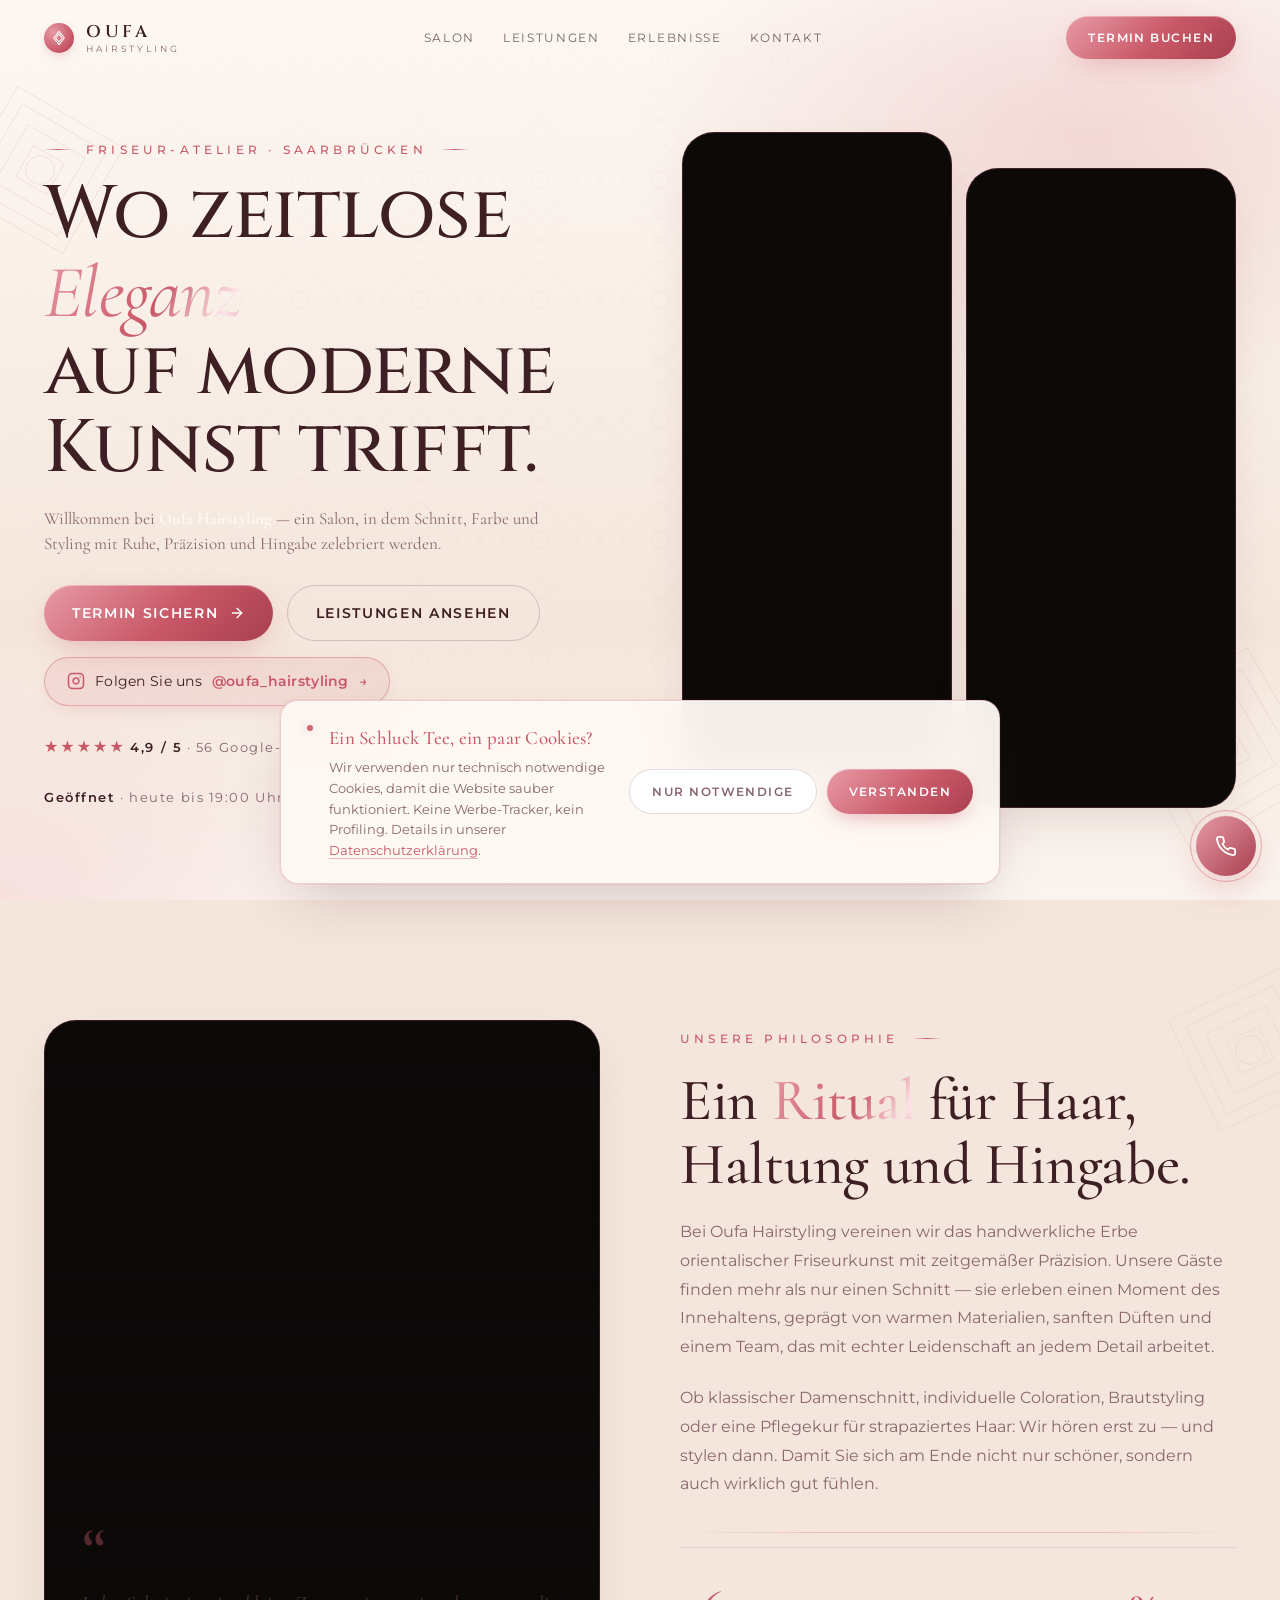
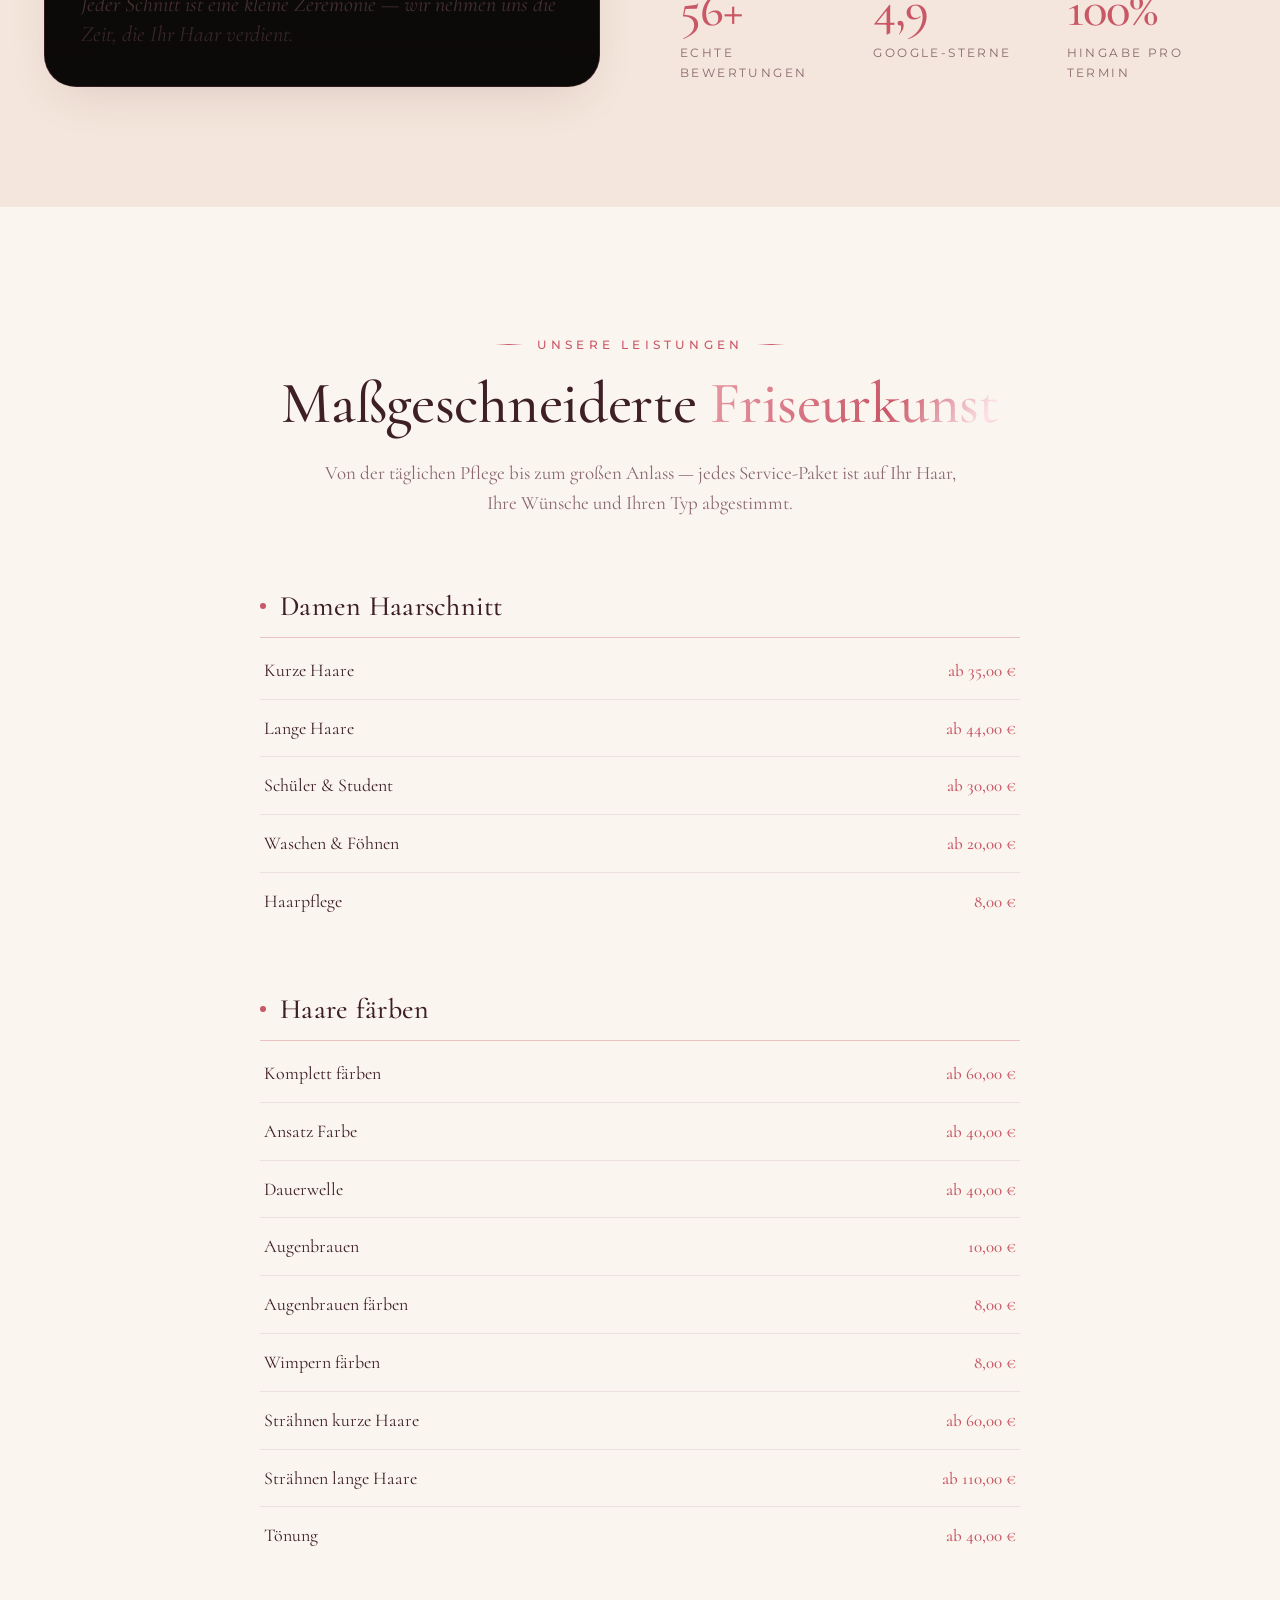
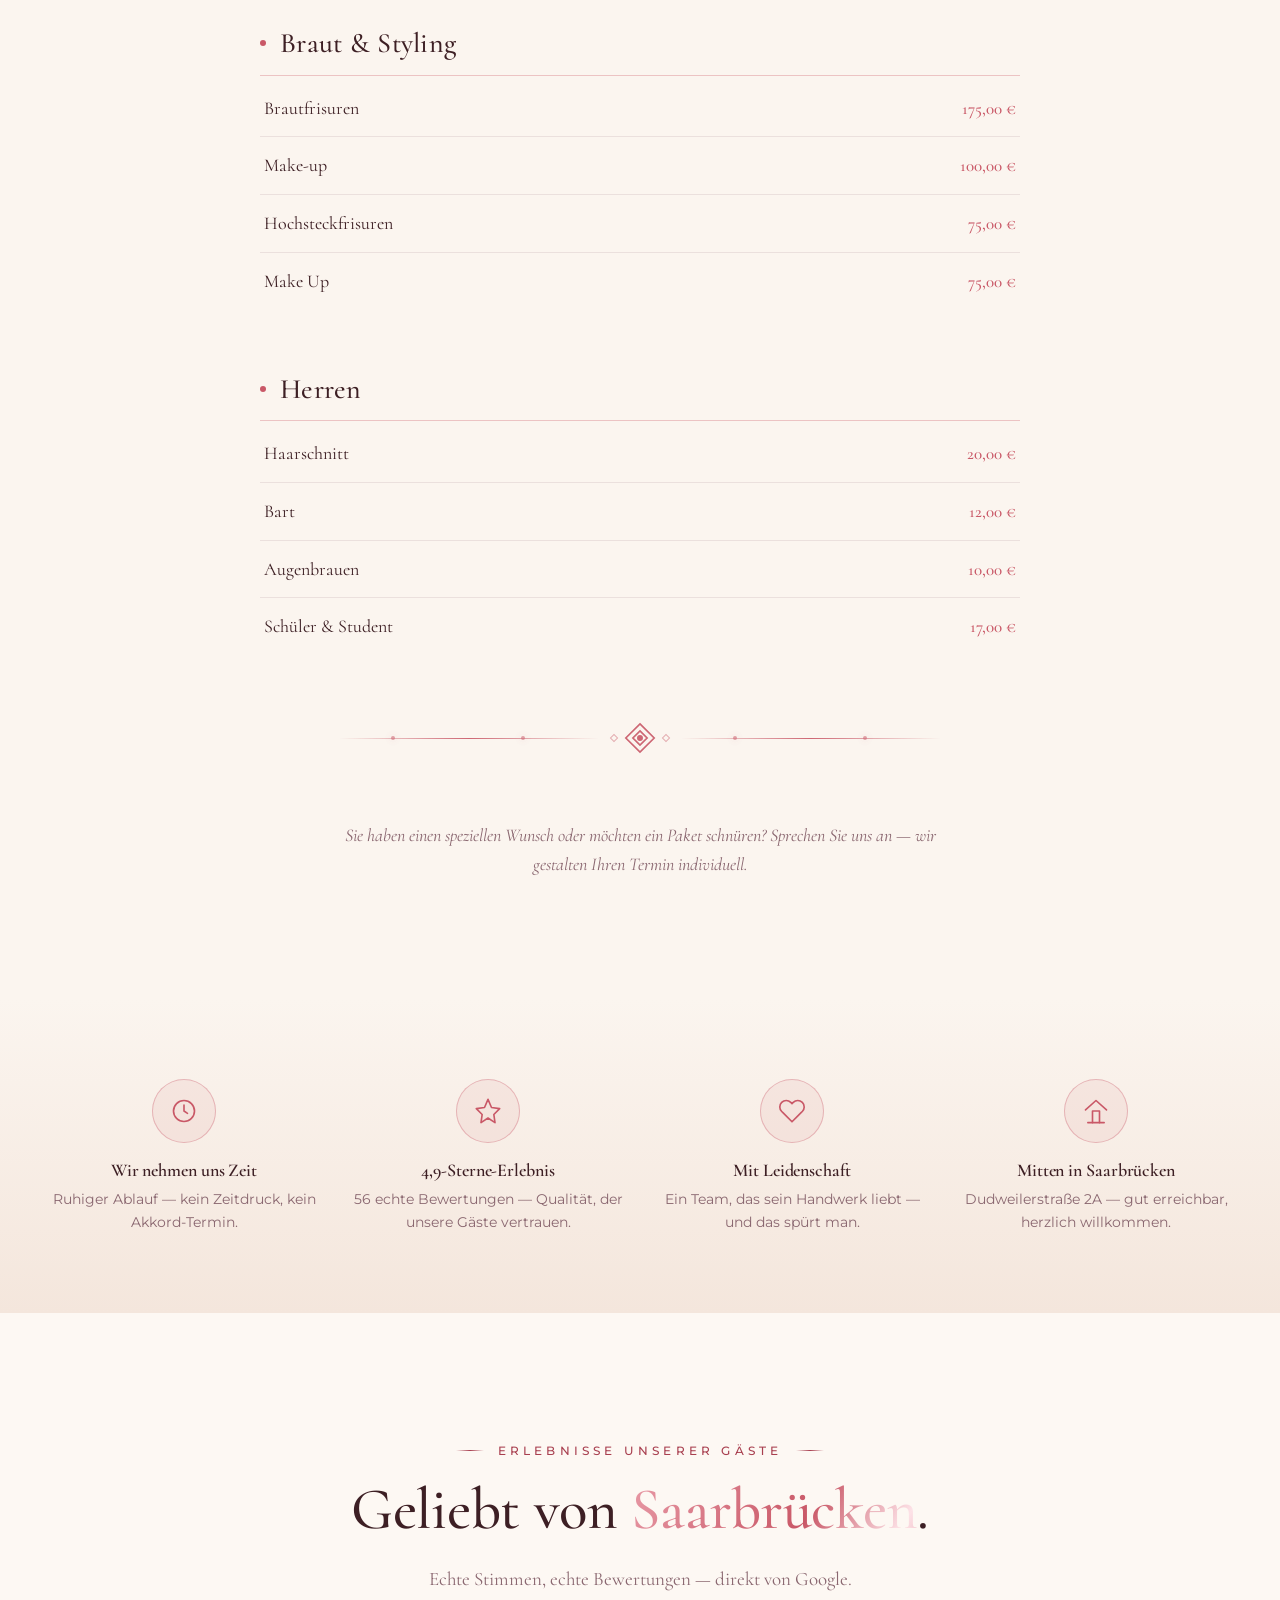
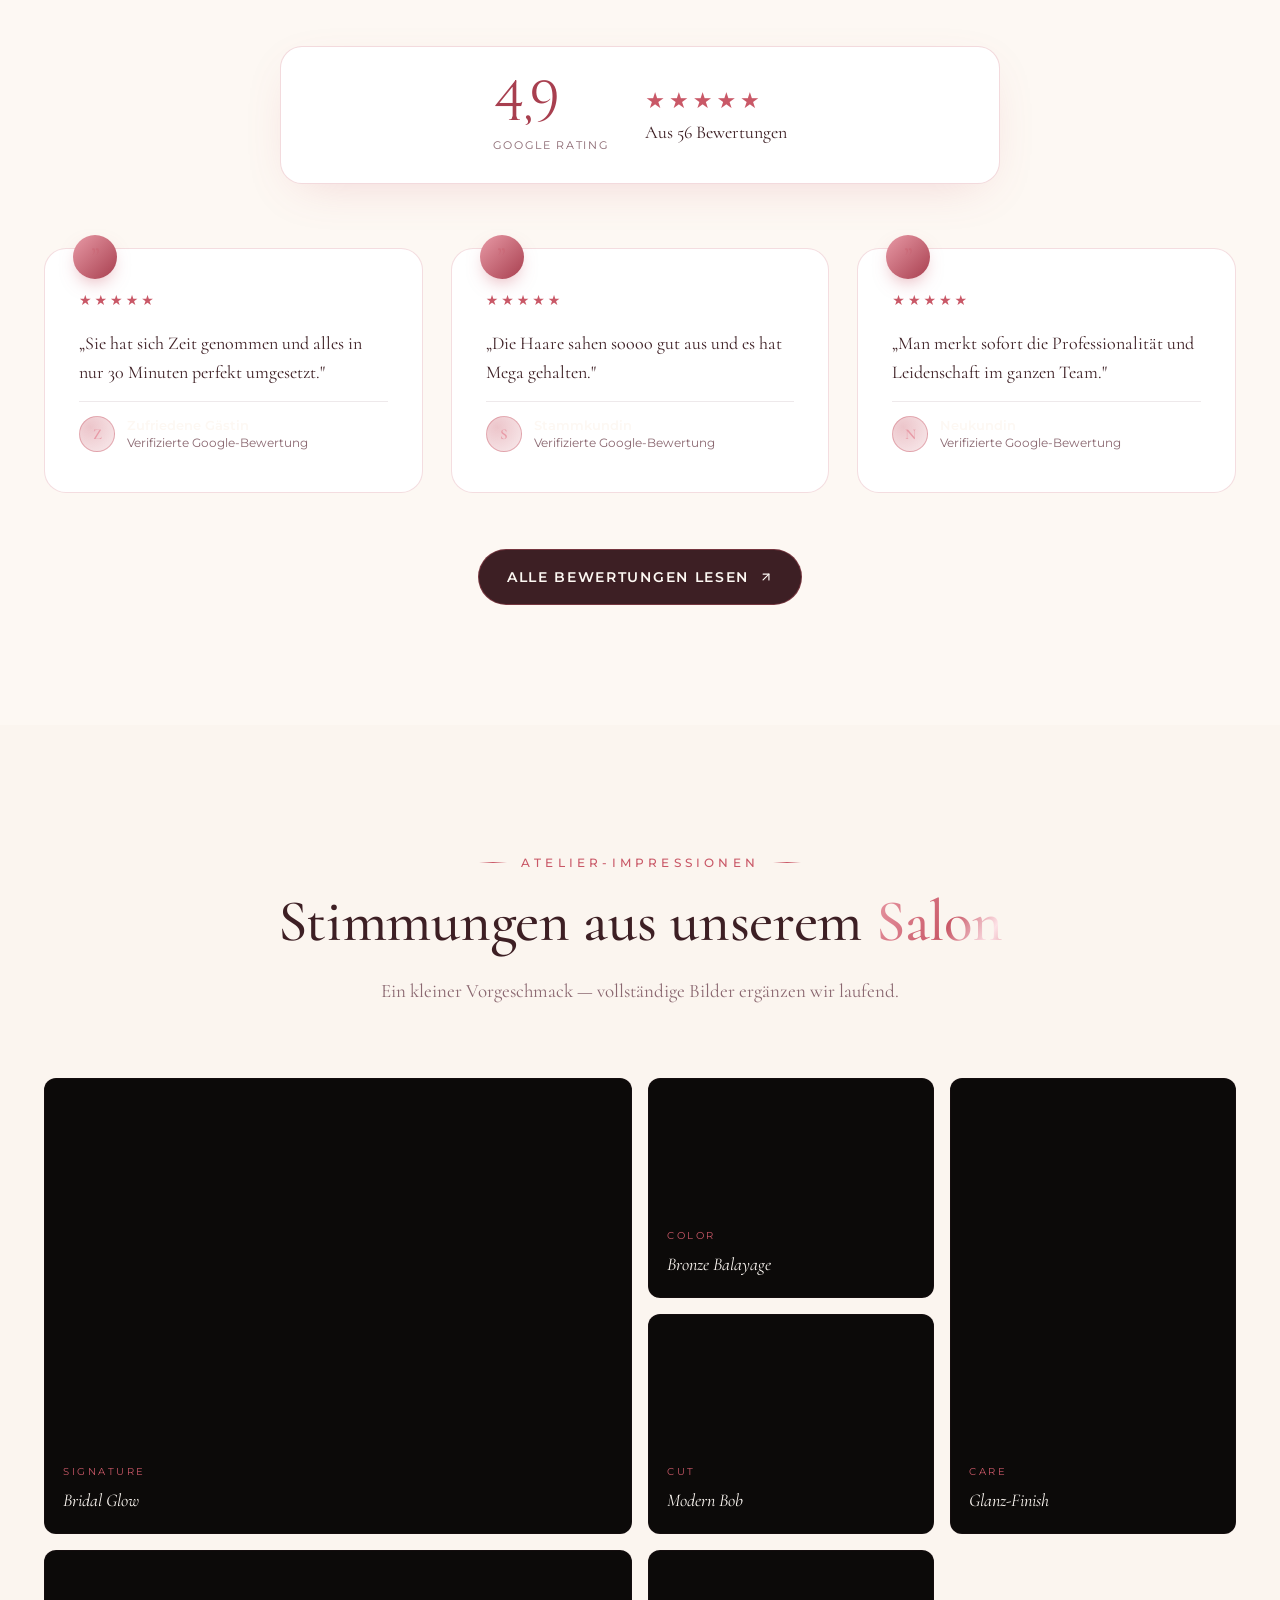
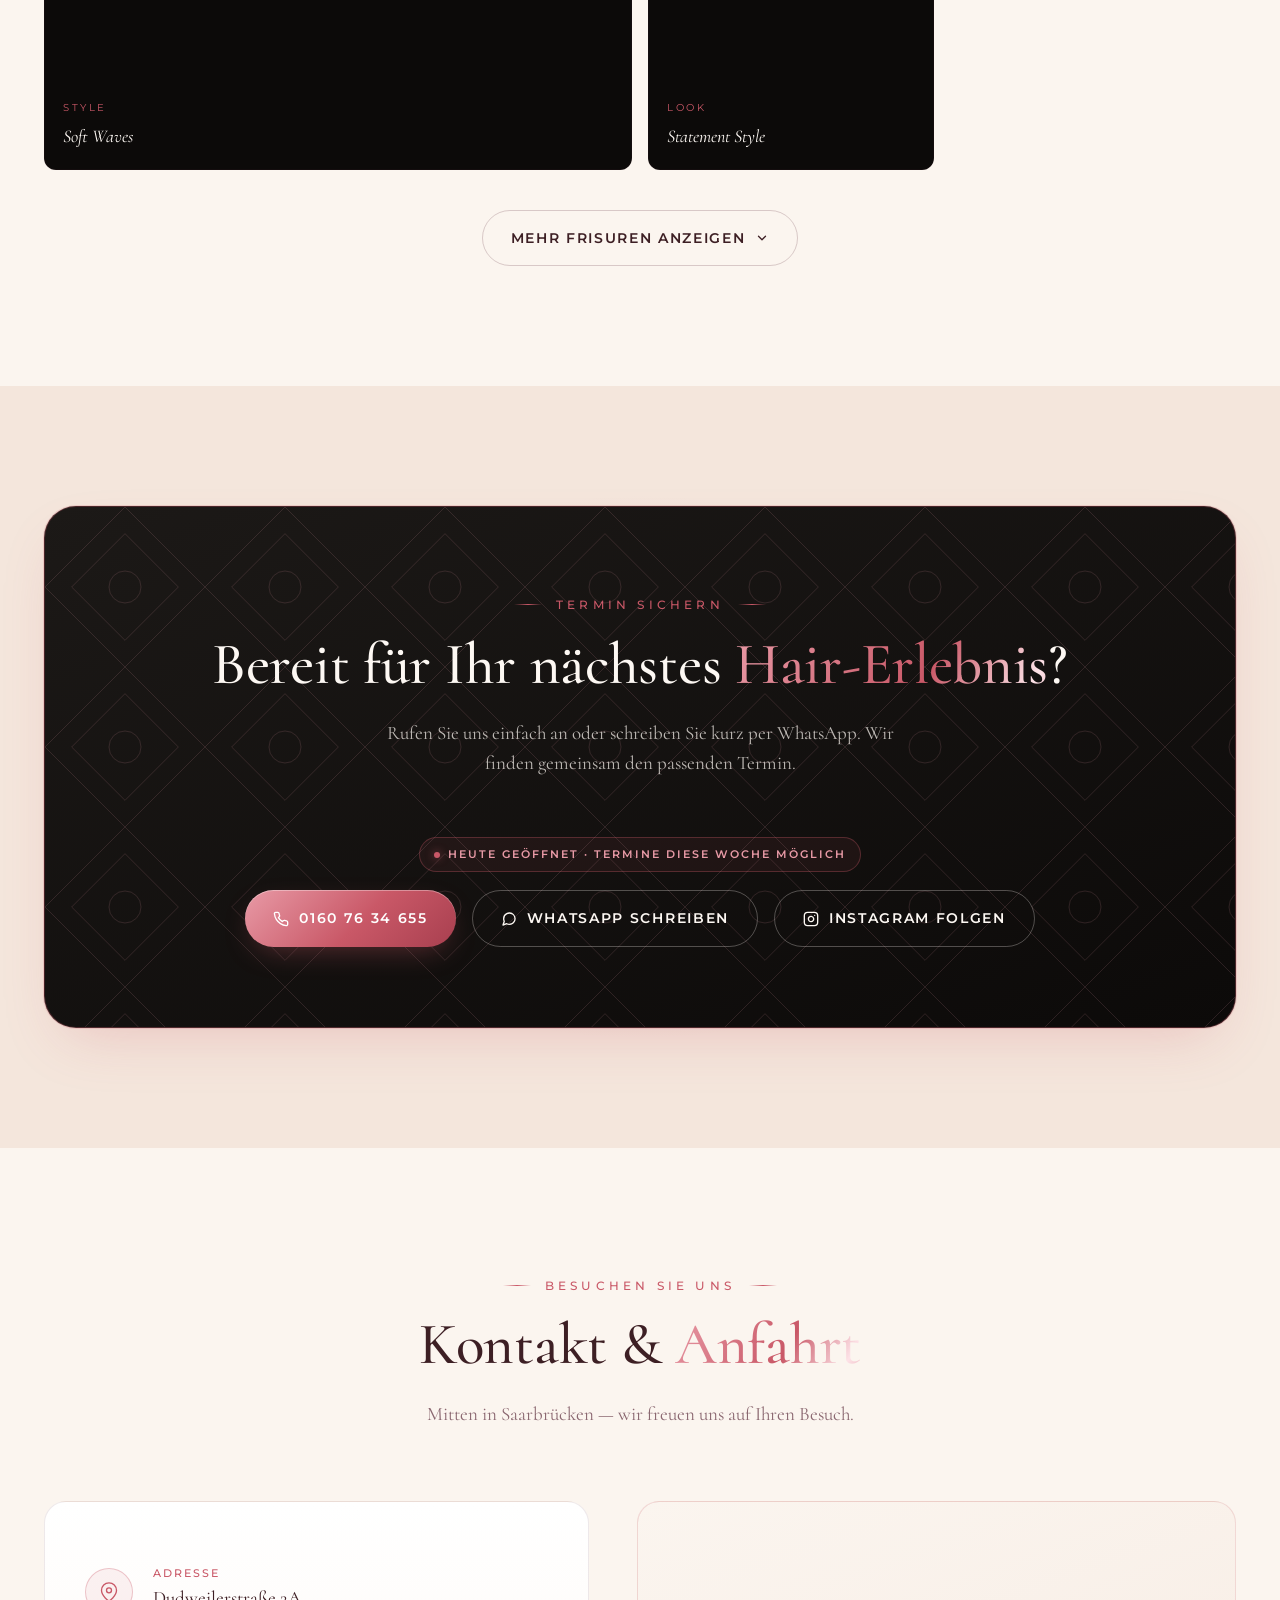
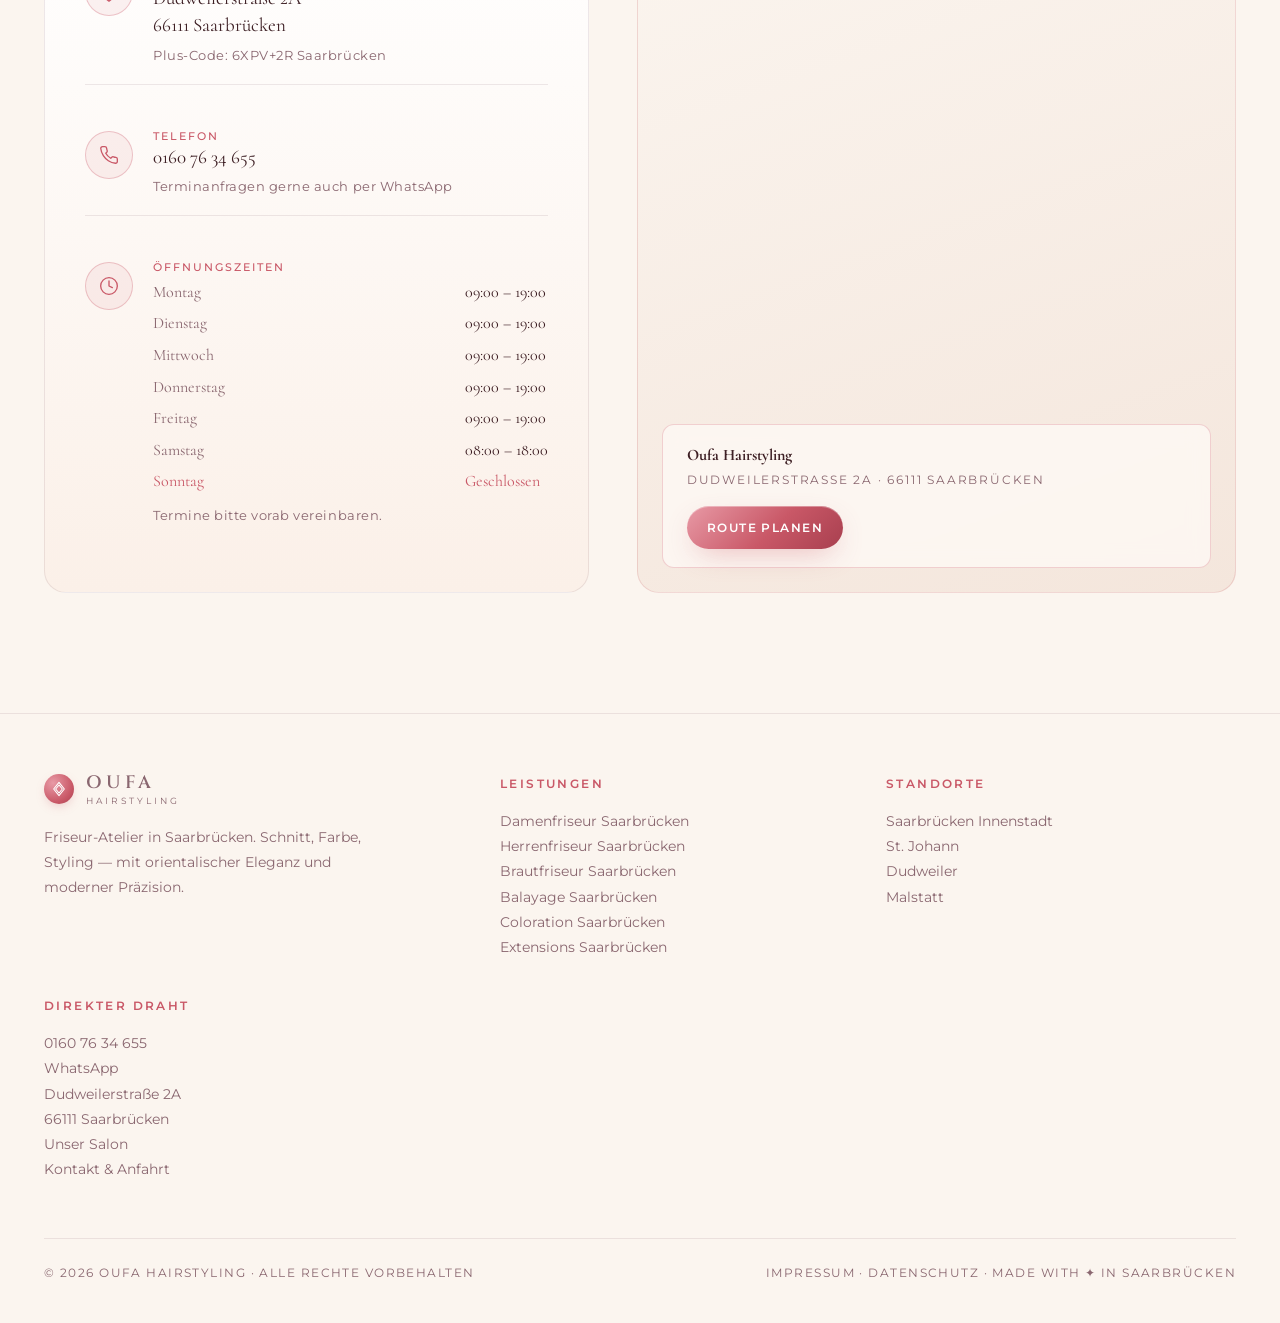
==== commit a0df4300: "feat: fix rose palette + full SEO push (10 sub-pages, schema, sitemap) Visual fixes (palette mismatc" ====
--- a/index.html
+++ b/index.html
@@ -3,9 +3,171 @@
 <head>
 <meta charset="utf-8" />
 <meta name="viewport" content="width=device-width, initial-scale=1, viewport-fit=cover" />
-<title>Oufa Hairstyling — Friseursalon Saarbrücken</title>
-<meta name="description" content="Oufa Hairstyling in Saarbrücken — modernes Friseur-Atelier mit orientalisch inspiriertem Stil. Schnitt, Farbe, Styling. Termin: 0160 76 34 655." />
+<title>Friseur Saarbrücken ▷ Oufa Hairstyling · Damen · Herren · Braut · Balayage</title>
+<meta name="description" content="Friseur Saarbrücken — Oufa Hairstyling in der Dudweilerstraße. Damen- &amp; Herrenfriseur, Brautstyling, Balayage, Coloration, Extensions. 4,9★ bei 56 Google-Bewertungen. Termin: 0160 76 34 655." />
+<meta name="keywords" content="Friseur Saarbrücken, Friseursalon Saarbrücken, Damenfriseur Saarbrücken, Herrenfriseur Saarbrücken, Brautfriseur Saarbrücken, Balayage Saarbrücken, Coloration Saarbrücken, Strähnen Saarbrücken, Extensions Saarbrücken, Friseur St. Johann, Friseur Dudweilerstraße, Hairstylist Saarbrücken, Oufa Hairstyling" />
 <meta name="theme-color" content="#fbf5ef" />
+<meta name="author" content="Oufa Hairstyling" />
+<meta name="robots" content="index, follow, max-image-preview:large, max-snippet:-1, max-video-preview:-1" />
+<meta name="geo.region" content="DE-SL" />
+<meta name="geo.placename" content="Saarbrücken" />
+<meta name="geo.position" content="49.2326;6.9939" />
+<meta name="ICBM" content="49.2326, 6.9939" />
+
+<link rel="canonical" href="https://www.oufa-hairstyling.de/" />
+
+<!-- Open Graph -->
+<meta property="og:type" content="website" />
+<meta property="og:locale" content="de_DE" />
+<meta property="og:site_name" content="Oufa Hairstyling" />
+<meta property="og:title" content="Friseur Saarbrücken — Oufa Hairstyling · Damen · Herren · Braut · Balayage" />
+<meta property="og:description" content="Friseursalon in Saarbrücken mit orientalisch-modernem Stil. 4,9★ bei 56 Google-Bewertungen. Termin: 0160 76 34 655." />
+<meta property="og:url" content="https://www.oufa-hairstyling.de/" />
+<meta property="og:image" content="https://i.ibb.co/DHZjzC2b/5-D5110-D7-8-DFA-4-D84-BB23-509-C89431-F52.jpg" />
+
+<!-- Twitter -->
+<meta name="twitter:card" content="summary_large_image" />
+<meta name="twitter:title" content="Friseur Saarbrücken — Oufa Hairstyling" />
+<meta name="twitter:description" content="Damen- &amp; Herrenfriseur · Brautstyling · Balayage · Coloration. 4,9★. Dudweilerstraße 2A, 66111 Saarbrücken." />
+<meta name="twitter:image" content="https://i.ibb.co/DHZjzC2b/5-D5110-D7-8-DFA-4-D84-BB23-509-C89431-F52.jpg" />
+
+<!-- Structured Data: HairSalon + LocalBusiness with AggregateRating + Services + FAQPage -->
+<script type="application/ld+json">
+{
+  "@context": "https://schema.org",
+  "@graph": [
+    {
+      "@type": ["HairSalon", "LocalBusiness"],
+      "@id": "https://www.oufa-hairstyling.de/#salon",
+      "name": "Oufa Hairstyling",
+      "alternateName": ["Oufa Hairstyling Saarbrücken", "Friseur Oufa"],
+      "description": "Friseursalon in Saarbrücken mit orientalisch-modernem Stil. Damen- und Herrenfriseur, Brautstyling, Balayage, Coloration, Extensions, Keratin-Behandlungen.",
+      "url": "https://www.oufa-hairstyling.de/",
+      "telephone": "+49 160 76 34 655",
+      "image": [
+        "https://i.ibb.co/q4QvGqs/DE8-F4-D27-2-A5-E-40-EE-9-E8-A-D3-AD22189650.jpg",
+        "https://i.ibb.co/Wvm3nTdF/IMG-2182.avif"
+      ],
+      "address": {
+        "@type": "PostalAddress",
+        "streetAddress": "Dudweilerstraße 2A",
+        "addressLocality": "Saarbrücken",
+        "addressRegion": "Saarland",
+        "postalCode": "66111",
+        "addressCountry": "DE"
+      },
+      "geo": {
+        "@type": "GeoCoordinates",
+        "latitude": 49.2326,
+        "longitude": 6.9939
+      },
+      "openingHoursSpecification": [
+        {"@type":"OpeningHoursSpecification","dayOfWeek":["Monday","Tuesday","Wednesday","Thursday","Friday"],"opens":"09:00","closes":"19:00"},
+        {"@type":"OpeningHoursSpecification","dayOfWeek":"Saturday","opens":"08:00","closes":"18:00"}
+      ],
+      "priceRange": "€€",
+      "currenciesAccepted": "EUR",
+      "paymentAccepted": "Bargeld, EC-Karte",
+      "areaServed": [
+        {"@type":"City","name":"Saarbrücken"},
+        {"@type":"City","name":"Völklingen"},
+        {"@type":"City","name":"Sulzbach"},
+        {"@type":"City","name":"Dudweiler"},
+        {"@type":"City","name":"Heusweiler"},
+        {"@type":"City","name":"Riegelsberg"}
+      ],
+      "aggregateRating": {
+        "@type": "AggregateRating",
+        "ratingValue": "4.9",
+        "reviewCount": "56",
+        "bestRating": "5",
+        "worstRating": "1"
+      },
+      "makesOffer": [
+        {"@type":"Offer","itemOffered":{"@type":"Service","name":"Damenfriseur Saarbrücken","url":"https://www.oufa-hairstyling.de/services/damenfriseur-saarbruecken.html"}},
+        {"@type":"Offer","itemOffered":{"@type":"Service","name":"Herrenfriseur Saarbrücken","url":"https://www.oufa-hairstyling.de/services/herrenfriseur-saarbruecken.html"}},
+        {"@type":"Offer","itemOffered":{"@type":"Service","name":"Brautfriseur Saarbrücken","url":"https://www.oufa-hairstyling.de/services/brautfriseur-saarbruecken.html"}},
+        {"@type":"Offer","itemOffered":{"@type":"Service","name":"Balayage Saarbrücken","url":"https://www.oufa-hairstyling.de/services/balayage-saarbruecken.html"}},
+        {"@type":"Offer","itemOffered":{"@type":"Service","name":"Coloration Saarbrücken","url":"https://www.oufa-hairstyling.de/services/coloration-saarbruecken.html"}},
+        {"@type":"Offer","itemOffered":{"@type":"Service","name":"Extensions Saarbrücken","url":"https://www.oufa-hairstyling.de/services/extensions-saarbruecken.html"}}
+      ],
+      "knowsAbout": ["Friseur","Hairstyling","Damenfriseur","Herrenfriseur","Brautfriseur","Brautstyling","Balayage","Coloration","Strähnen","Haarverlängerung","Extensions","Keratin-Behandlung","Hochzeitsfrisur","Föhnfrisur","Schnitt","Hair Care"],
+      "sameAs": [
+        "https://www.instagram.com/oufa_hairstyling",
+        "https://www.google.com/maps?q=Dudweilerstra%C3%9Fe+2A,+66111+Saarbr%C3%BCcken"
+      ]
+    },
+    {
+      "@type": "Organization",
+      "@id": "https://www.oufa-hairstyling.de/#org",
+      "name": "Oufa Hairstyling",
+      "url": "https://www.oufa-hairstyling.de/",
+      "logo": "https://www.oufa-hairstyling.de/og-image.png",
+      "telephone": "+49 160 76 34 655"
+    },
+    {
+      "@type": "WebSite",
+      "@id": "https://www.oufa-hairstyling.de/#website",
+      "url": "https://www.oufa-hairstyling.de/",
+      "name": "Oufa Hairstyling",
+      "publisher": {"@id":"https://www.oufa-hairstyling.de/#org"},
+      "inLanguage": "de-DE"
+    },
+    {
+      "@type": "FAQPage",
+      "@id": "https://www.oufa-hairstyling.de/#faq",
+      "mainEntity": [
+        {
+          "@type": "Question",
+          "name": "Wo befindet sich Oufa Hairstyling in Saarbrücken?",
+          "acceptedAnswer": {
+            "@type": "Answer",
+            "text": "Oufa Hairstyling liegt zentral in Saarbrücken in der Dudweilerstraße 2A, 66111 Saarbrücken — nur wenige Minuten vom Saarbrücker Hauptbahnhof und der Bahnhofstraße entfernt."
+          }
+        },
+        {
+          "@type": "Question",
+          "name": "Wie kann ich einen Termin bei Oufa Hairstyling buchen?",
+          "acceptedAnswer": {
+            "@type": "Answer",
+            "text": "Termine vereinbaren Sie am einfachsten telefonisch unter 0160 76 34 655 oder per WhatsApp an dieselbe Nummer."
+          }
+        },
+        {
+          "@type": "Question",
+          "name": "Welche Friseur-Leistungen bietet Oufa Hairstyling an?",
+          "acceptedAnswer": {
+            "@type": "Answer",
+            "text": "Wir bieten Damen- und Herrenschnitte, Brautstyling, Balayage, Coloration (klassisch &amp; Glossing), Strähnen, Extensions, Keratin-Behandlungen und Anlass-Frisuren — alles in einem ruhigen, orientalisch inspirierten Salon-Erlebnis."
+          }
+        },
+        {
+          "@type": "Question",
+          "name": "Wie lange dauert ein Termin?",
+          "acceptedAnswer": {
+            "@type": "Answer",
+            "text": "Ein Damenschnitt mit Föhnen dauert ca. 60 Minuten, eine vollständige Coloration oder Balayage 2 bis 3 Stunden, ein Brautstyling 90 bis 120 Minuten. Bei der Buchung erhalten Sie eine konkrete Zeitschätzung."
+          }
+        },
+        {
+          "@type": "Question",
+          "name": "Ist Oufa Hairstyling mobiloptimiert / barrierefrei erreichbar?",
+          "acceptedAnswer": {
+            "@type": "Answer",
+            "text": "Unser Salon liegt ebenerdig in der Dudweilerstraße 2A. Anfahrt mit der Saarbahn (Haltestelle Landwehrplatz), zu Fuß vom Hauptbahnhof ca. 8 Minuten."
+          }
+        }
+      ]
+    },
+    {
+      "@type": "BreadcrumbList",
+      "itemListElement": [
+        {"@type":"ListItem","position":1,"name":"Startseite","item":"https://www.oufa-hairstyling.de/"}
+      ]
+    }
+  ]
+}
+</script>
 
 <script>
   // Always land on the hero — strip any cached hash before the browser scrolls
@@ -87,7 +249,7 @@
       120deg,
       var(--gold-3) 0%,
       var(--gold) 30%,
-      #fff4cc 45%,
+      #fde2e7 45%,
       var(--gold) 60%,
       var(--gold-2) 100%
     );
@@ -114,7 +276,7 @@
     background: linear-gradient(90deg, var(--gold-3), var(--gold), var(--gold-2));
     z-index: 100;
     transition: width 80ms linear;
-    box-shadow: 0 0 12px rgba(212,166,74,.5);
+    box-shadow: 0 0 12px rgba(201,88,103,.5);
   }
   .eyebrow {
     font-family: var(--font-sans);
@@ -173,7 +335,7 @@
     border-radius: 50%;
     background: var(--gold);
     transform: translateY(-50%);
-    box-shadow: 0 0 8px rgba(212,166,74,.6);
+    box-shadow: 0 0 8px rgba(201,88,103,.6);
     opacity: .6;
   }
   .ornament .line::before { left: 20%; }
@@ -1230,7 +1392,7 @@
   .arabesque-corner {
     position: absolute;
     width: 180px; height: 180px;
-    background-image: url("data:image/svg+xml;utf8,<svg xmlns='http://www.w3.org/2000/svg' viewBox='0 0 100 100' fill='none' stroke='%23d4a64a' stroke-width='.4' opacity='.5'><path d='M50 2 L98 50 L50 98 L2 50 Z'/><path d='M50 12 L88 50 L50 88 L12 50 Z'/><path d='M50 24 L76 50 L50 76 L24 50 Z'/><circle cx='50' cy='50' r='8'/><path d='M50 36 L64 50 L50 64 L36 50 Z'/></svg>");
+    background-image: url("data:image/svg+xml;utf8,<svg xmlns='http://www.w3.org/2000/svg' viewBox='0 0 100 100' fill='none' stroke='%23c95867' stroke-width='.4' opacity='.5'><path d='M50 2 L98 50 L50 98 L2 50 Z'/><path d='M50 12 L88 50 L50 88 L12 50 Z'/><path d='M50 24 L76 50 L50 76 L24 50 Z'/><circle cx='50' cy='50' r='8'/><path d='M50 36 L64 50 L50 64 L36 50 Z'/></svg>");
     background-size: contain;
     background-repeat: no-repeat;
     opacity: .35;
@@ -1253,9 +1415,9 @@
     background: conic-gradient(
       from 0deg,
       transparent 0deg,
-      rgba(212,166,74,.55) 90deg,
+      rgba(201,88,103,.55) 90deg,
       transparent 180deg,
-      rgba(212,166,74,.4) 270deg,
+      rgba(201,88,103,.4) 270deg,
       transparent 360deg
     );
     -webkit-mask:
@@ -1295,7 +1457,7 @@
     position: absolute;
     top: -16px; left: 0; right: 0;
     height: 1px;
-    background: linear-gradient(90deg, transparent, rgba(212,166,74,.32) 30%, rgba(212,166,74,.32) 70%, transparent);
+    background: linear-gradient(90deg, transparent, rgba(201,88,103,.32) 30%, rgba(201,88,103,.32) 70%, transparent);
   }
   .stat .v {
     font-family: var(--font-serif);
@@ -1320,17 +1482,17 @@
     position: absolute;
     inset: 0;
     border-radius: inherit;
-    background: linear-gradient(135deg, rgba(212,166,74,.18), transparent 40%);
+    background: linear-gradient(135deg, rgba(201,88,103,.18), transparent 40%);
     opacity: 0;
     transition: opacity .4s ease;
     pointer-events: none;
   }
   .service:hover {
     transform: translateY(-6px);
-    border-color: rgba(212,166,74,.55);
+    border-color: rgba(201,88,103,.55);
     box-shadow:
       0 24px 60px -25px rgba(0,0,0,.6),
-      0 0 0 1px rgba(212,166,74,.2);
+      0 0 0 1px rgba(201,88,103,.2);
   }
   .service:hover::before { opacity: 1; }
   .service .icon {
@@ -1355,11 +1517,11 @@
     transition: transform .35s cubic-bezier(.22,1,.36,1), box-shadow .35s ease, border-color .35s ease;
   }
   .review:hover {
-    border-color: rgba(212,166,74,.4);
+    border-color: rgba(201,88,103,.4);
   }
   .review .quote {
     font-family: var(--font-serif);
-    color: rgba(212,166,74,.35);
+    color: rgba(201,88,103,.35);
     transition: color .35s ease, transform .35s ease;
   }
   .review:hover .quote { color: var(--gold); transform: translate(-2px, -2px); }
@@ -1376,8 +1538,8 @@
     width: 36px; height: 36px;
     border-radius: 50%;
     display: grid; place-items: center;
-    background: radial-gradient(circle at 30% 30%, rgba(212,166,74,.35), rgba(212,166,74,.12));
-    border: 1px solid rgba(212,166,74,.4);
+    background: radial-gradient(circle at 30% 30%, rgba(201,88,103,.35), rgba(201,88,103,.12));
+    border: 1px solid rgba(201,88,103,.4);
     font-family: var(--font-serif);
     font-weight: 600;
     font-size: 15px;
@@ -1410,8 +1572,8 @@
     margin-top: 18px;
     padding: 8px 14px;
     border-radius: 999px;
-    background: rgba(212,166,74,.08);
-    border: 1px solid rgba(212,166,74,.32);
+    background: rgba(201,88,103,.08);
+    border: 1px solid rgba(201,88,103,.32);
     font-family: var(--font-sans);
     font-size: 11px;
     font-weight: 600;
@@ -1424,7 +1586,7 @@
     width: 6px; height: 6px;
     border-radius: 50%;
     background: var(--gold);
-    box-shadow: 0 0 8px rgba(212,166,74,.7);
+    box-shadow: 0 0 8px rgba(201,88,103,.7);
     animation: pulse-gold 2.4s ease-in-out infinite;
   }
   @keyframes pulse-gold {
@@ -1437,15 +1599,15 @@
     transition: background .35s ease;
   }
   .info-item:hover {
-    background: rgba(212,166,74,.04);
+    background: rgba(201,88,103,.04);
   }
   .info-item .ic {
     transition: background .35s ease, color .35s ease, box-shadow .35s ease;
   }
   .info-item:hover .ic {
-    background: rgba(212,166,74,.16);
+    background: rgba(201,88,103,.16);
     color: var(--gold-3);
-    box-shadow: 0 0 0 1px rgba(212,166,74,.35), 0 8px 22px -8px rgba(212,166,74,.4);
+    box-shadow: 0 0 0 1px rgba(201,88,103,.35), 0 8px 22px -8px rgba(201,88,103,.4);
   }
 
   .map-wrap {
@@ -1456,7 +1618,7 @@
     position: absolute;
     inset: -1px;
     border-radius: inherit;
-    background: linear-gradient(135deg, rgba(212,166,74,.4), transparent 40%, transparent 60%, rgba(212,166,74,.3));
+    background: linear-gradient(135deg, rgba(201,88,103,.4), transparent 40%, transparent 60%, rgba(201,88,103,.3));
     -webkit-mask:
       linear-gradient(#fff 0 0) content-box,
       linear-gradient(#fff 0 0);
@@ -1971,14 +2133,24 @@
       </div>
 
       <div>
-        <h5>Navigation</h5>
+        <h5>Leistungen</h5>
         <ul>
-          <li><a href="#about">Unser Salon</a></li>
-          <li><a href="#services">Leistungen</a></li>
-          <li><a href="#testimonials">Erlebnisse</a></li>
-          <li><a href="#contact">Kontakt</a></li>
-          <li><a href="/impressum.html">Impressum</a></li>
-          <li><a href="/datenschutz.html">Datenschutz</a></li>
+          <li><a href="/services/damenfriseur-saarbruecken.html">Damenfriseur Saarbrücken</a></li>
+          <li><a href="/services/herrenfriseur-saarbruecken.html">Herrenfriseur Saarbrücken</a></li>
+          <li><a href="/services/brautfriseur-saarbruecken.html">Brautfriseur Saarbrücken</a></li>
+          <li><a href="/services/balayage-saarbruecken.html">Balayage Saarbrücken</a></li>
+          <li><a href="/services/coloration-saarbruecken.html">Coloration Saarbrücken</a></li>
+          <li><a href="/services/extensions-saarbruecken.html">Extensions Saarbrücken</a></li>
+        </ul>
+      </div>
+
+      <div>
+        <h5>Standorte</h5>
+        <ul>
+          <li><a href="/standorte/friseur-saarbruecken-innenstadt.html">Saarbrücken Innenstadt</a></li>
+          <li><a href="/standorte/friseur-st-johann.html">St. Johann</a></li>
+          <li><a href="/standorte/friseur-dudweiler.html">Dudweiler</a></li>
+          <li><a href="/standorte/friseur-malstatt.html">Malstatt</a></li>
         </ul>
       </div>
 
@@ -1989,6 +2161,8 @@
           <li><a href="https://wa.me/491607634655" target="_blank" rel="noopener noreferrer">WhatsApp</a></li>
           <li>Dudweilerstraße 2A</li>
           <li>66111 Saarbrücken</li>
+          <li><a href="#about">Unser Salon</a></li>
+          <li><a href="#contact">Kontakt &amp; Anfahrt</a></li>
         </ul>
       </div>
     </div>
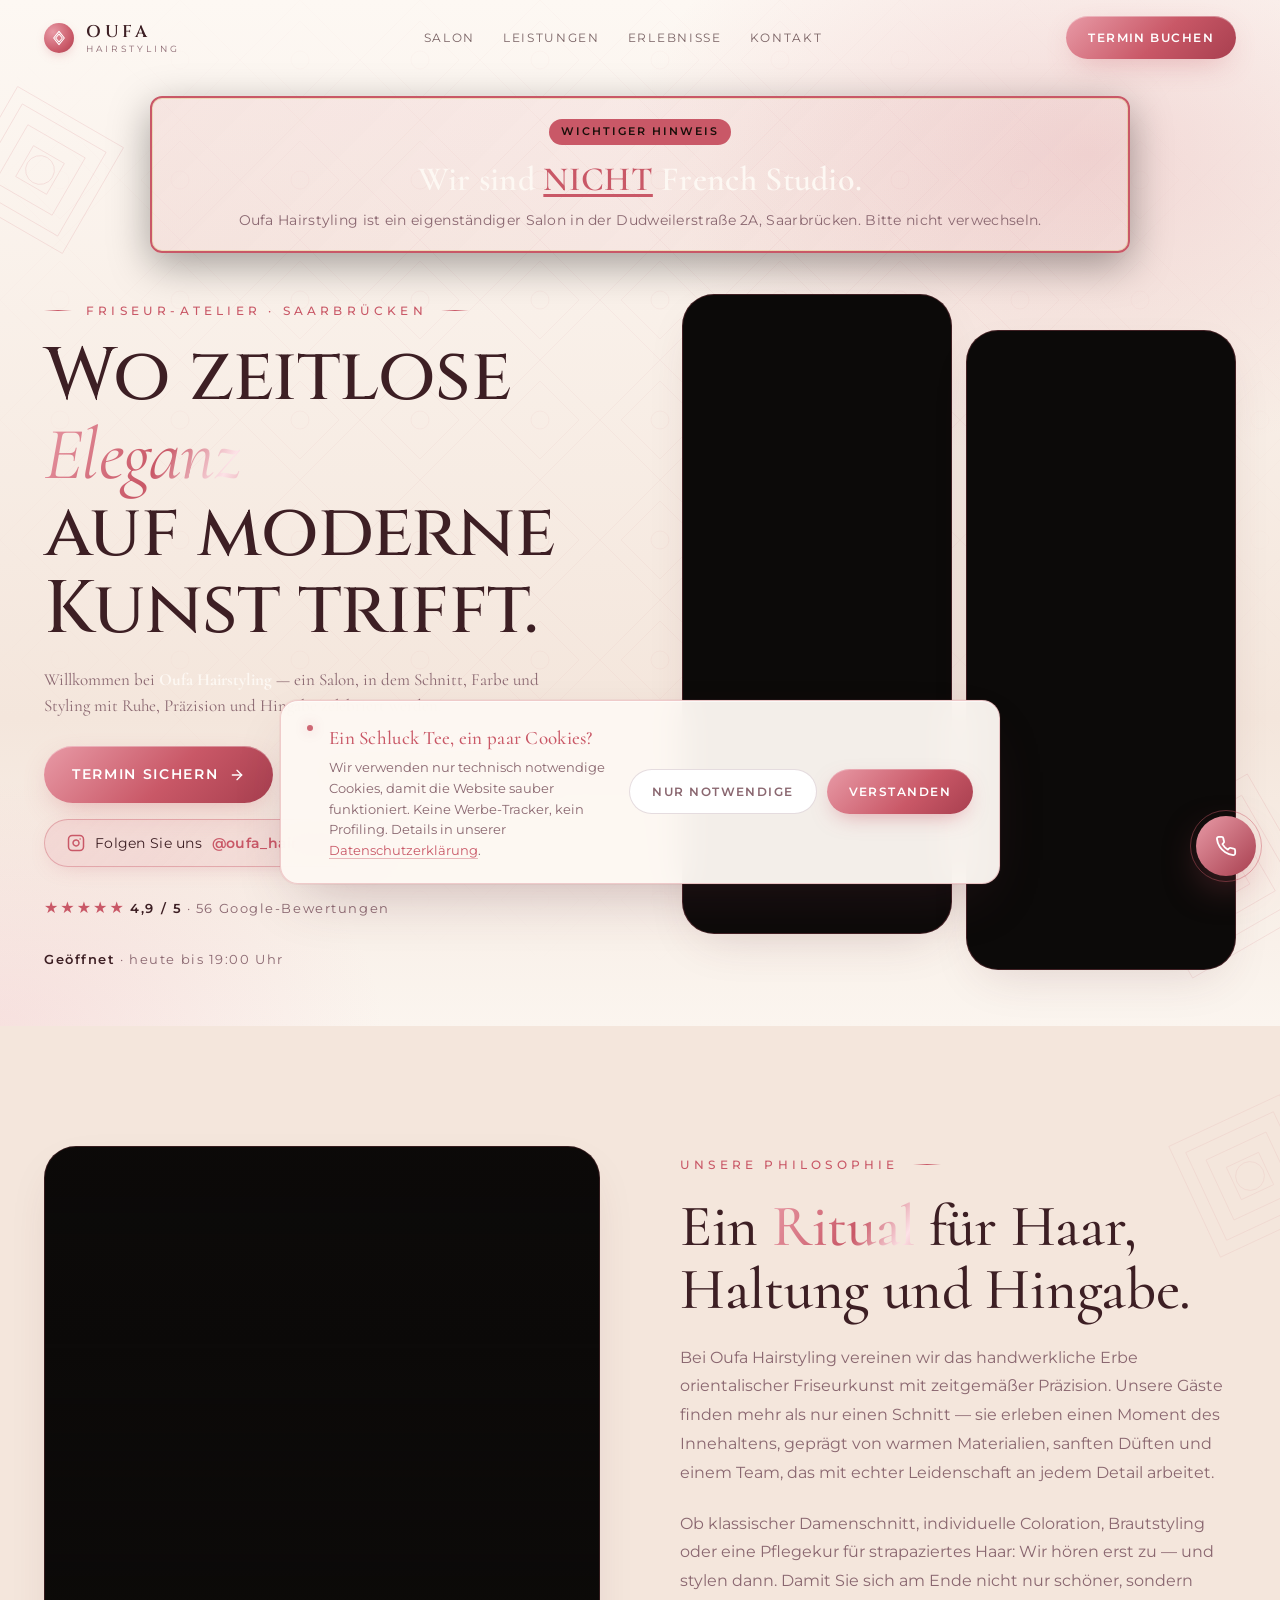
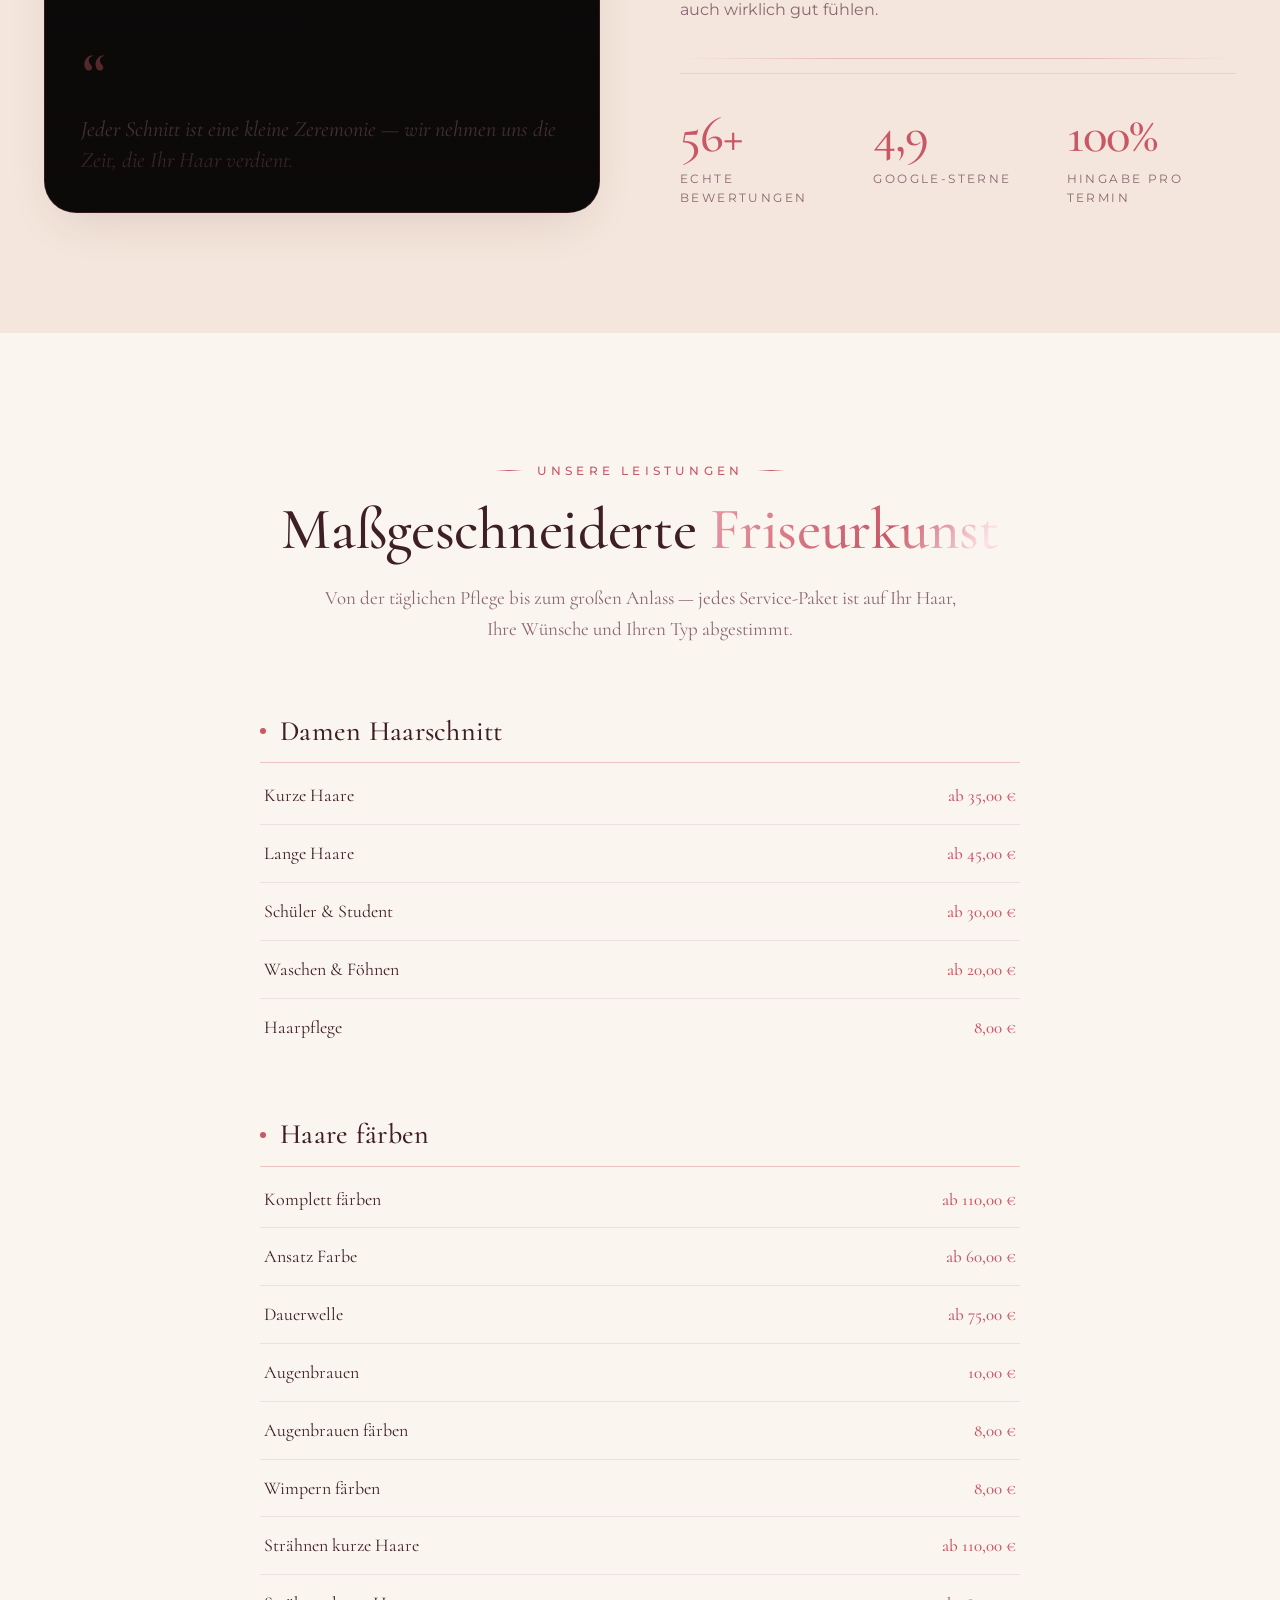
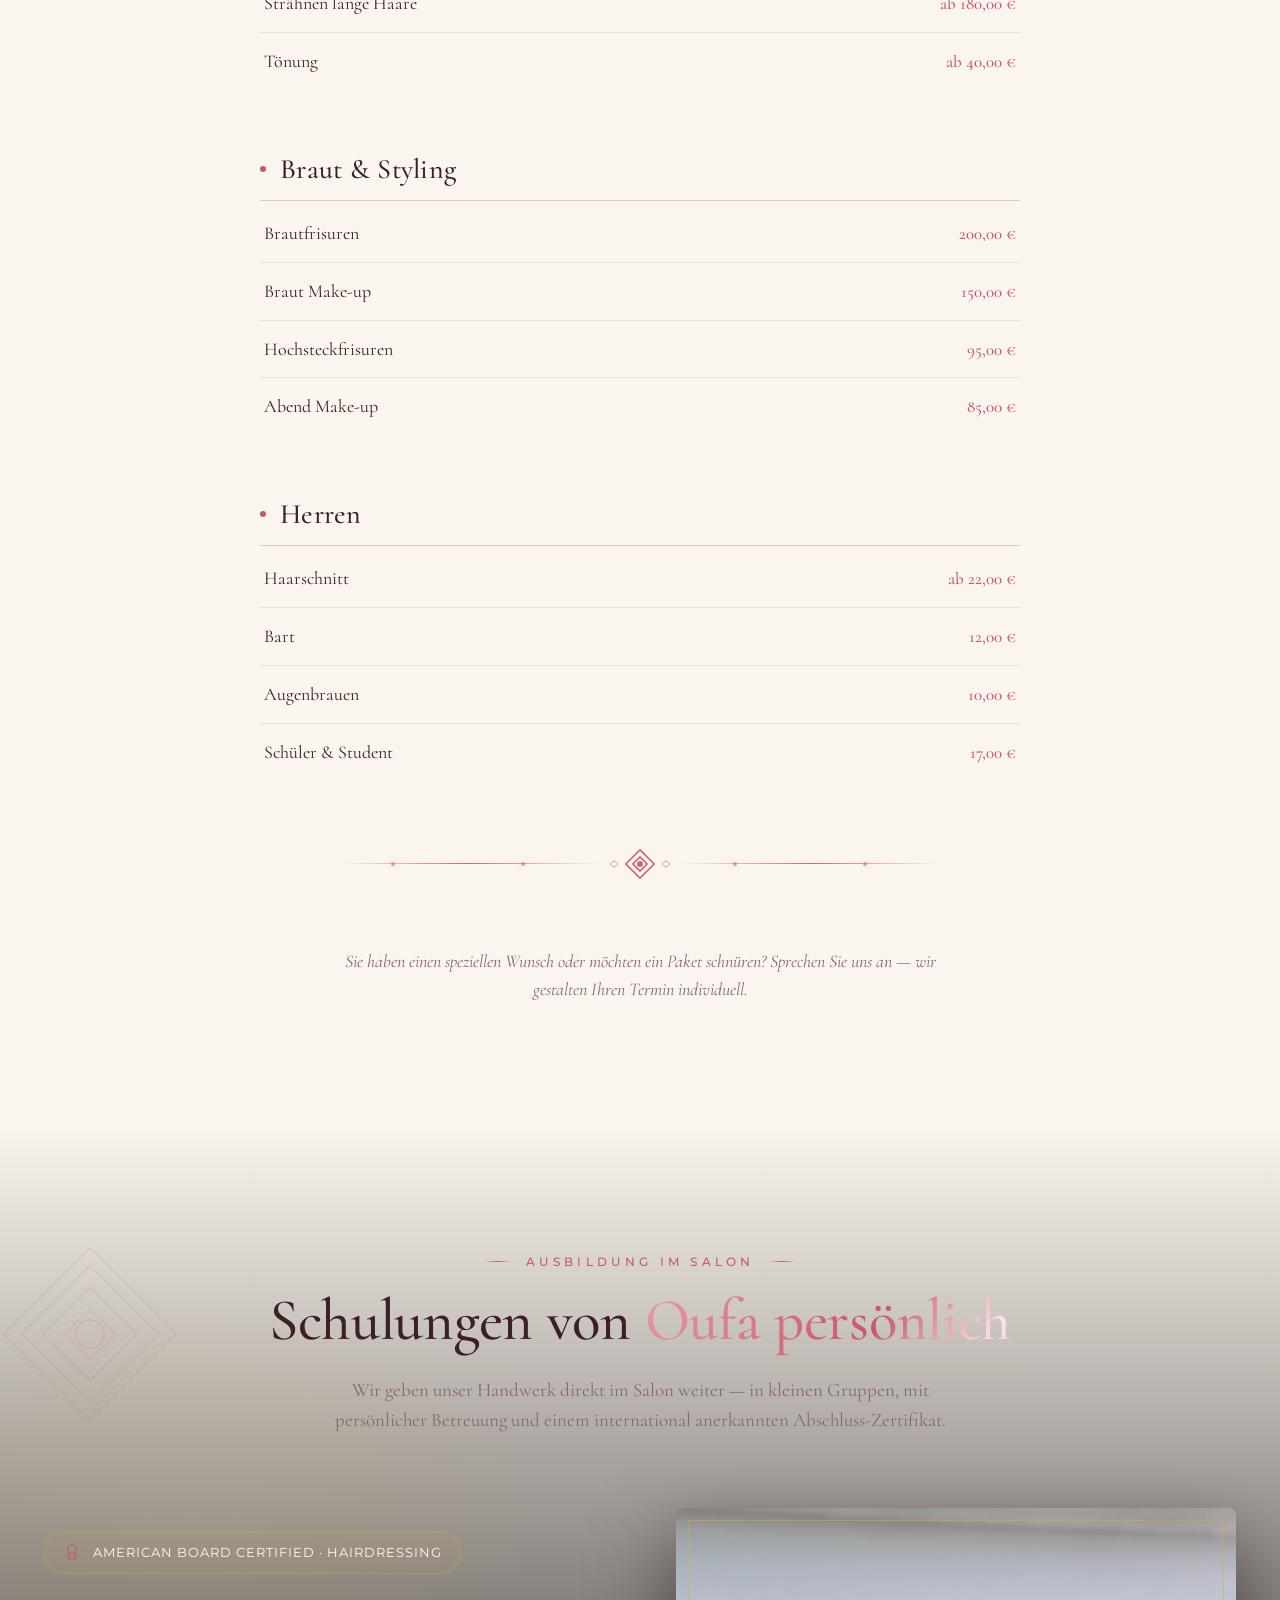
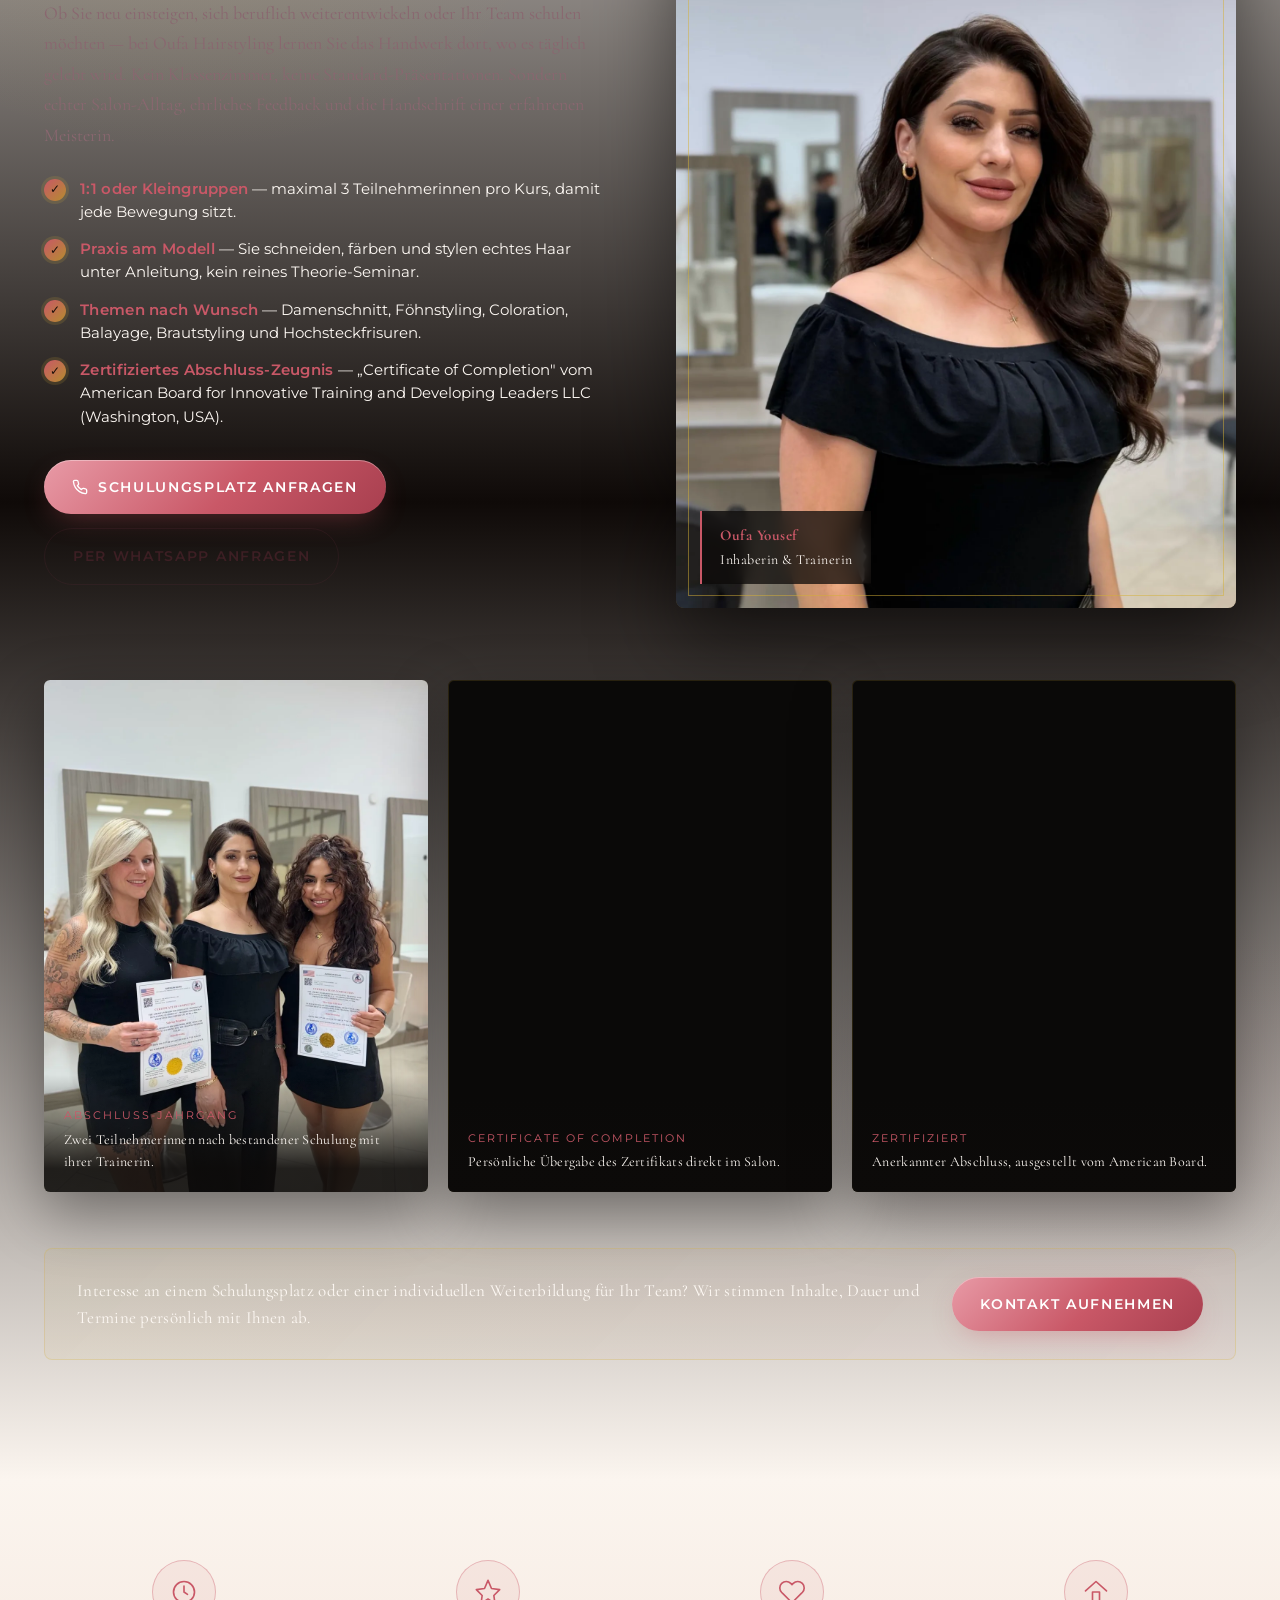
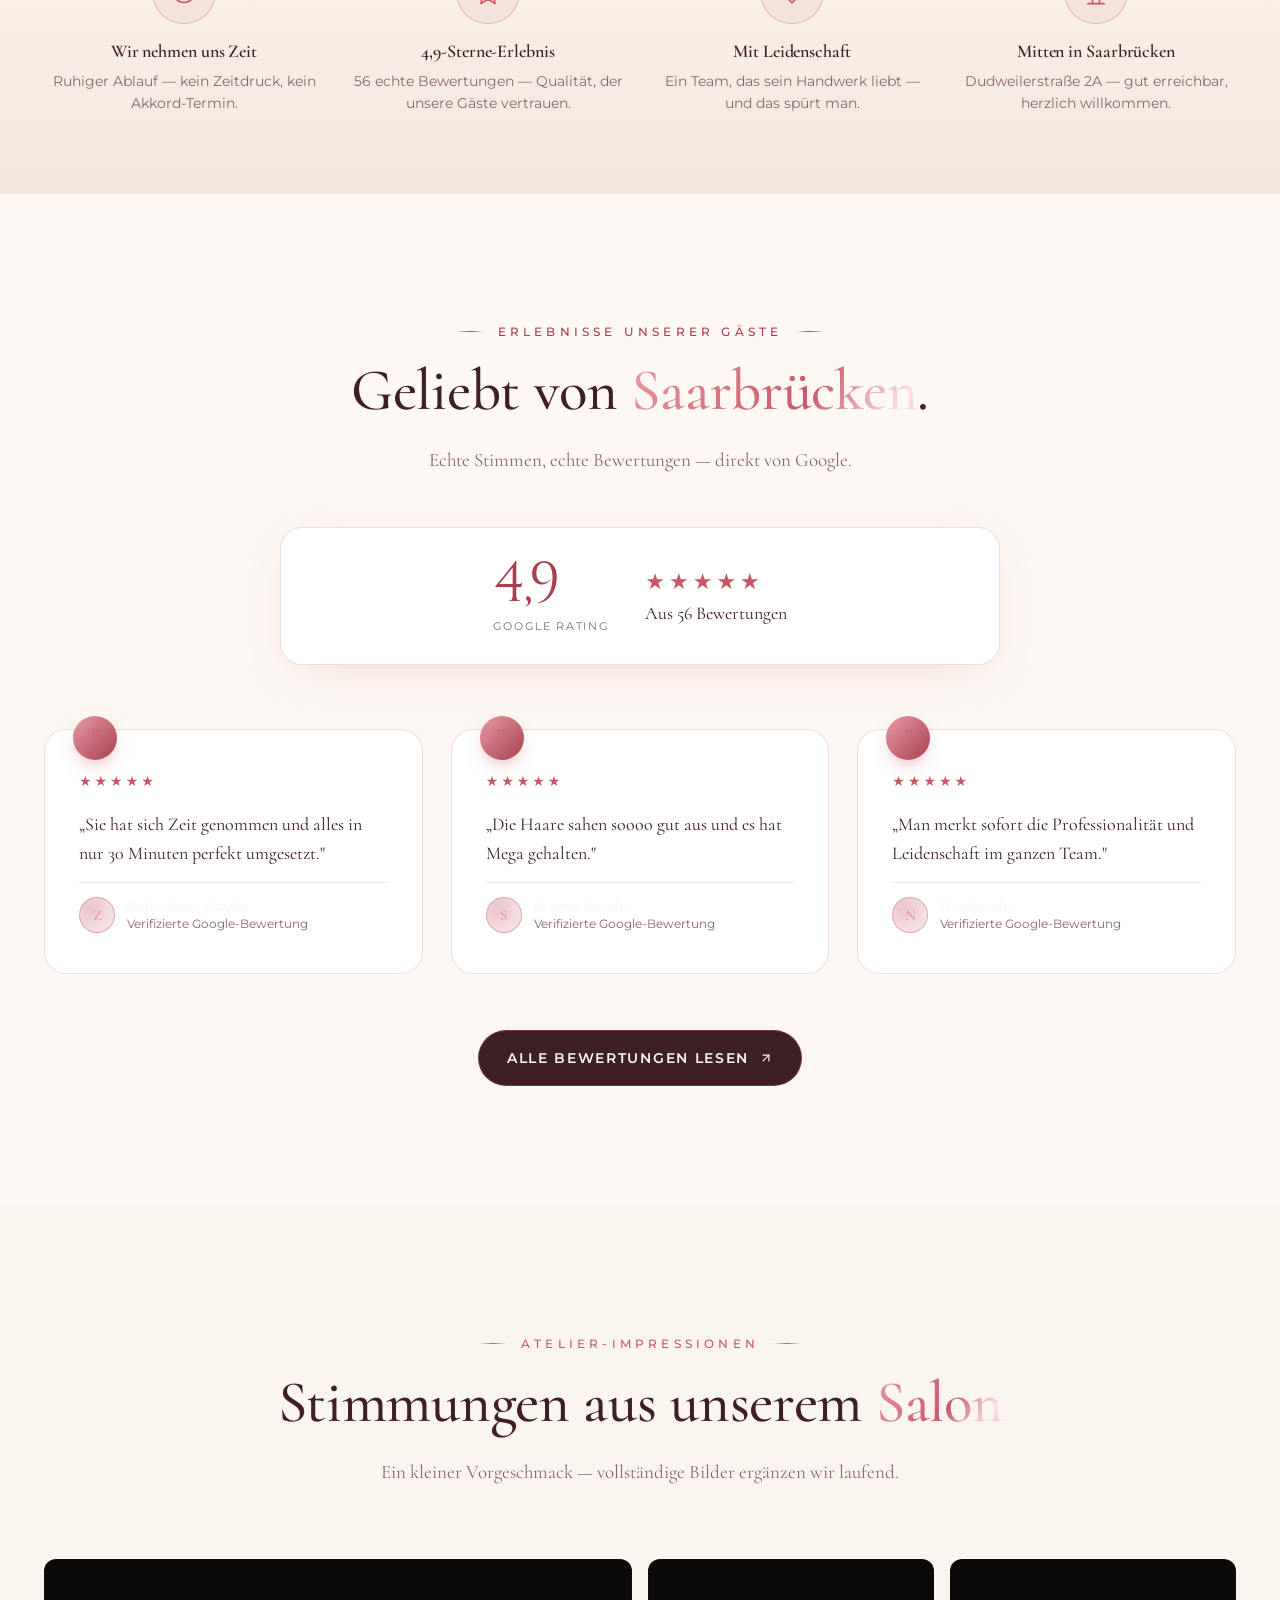
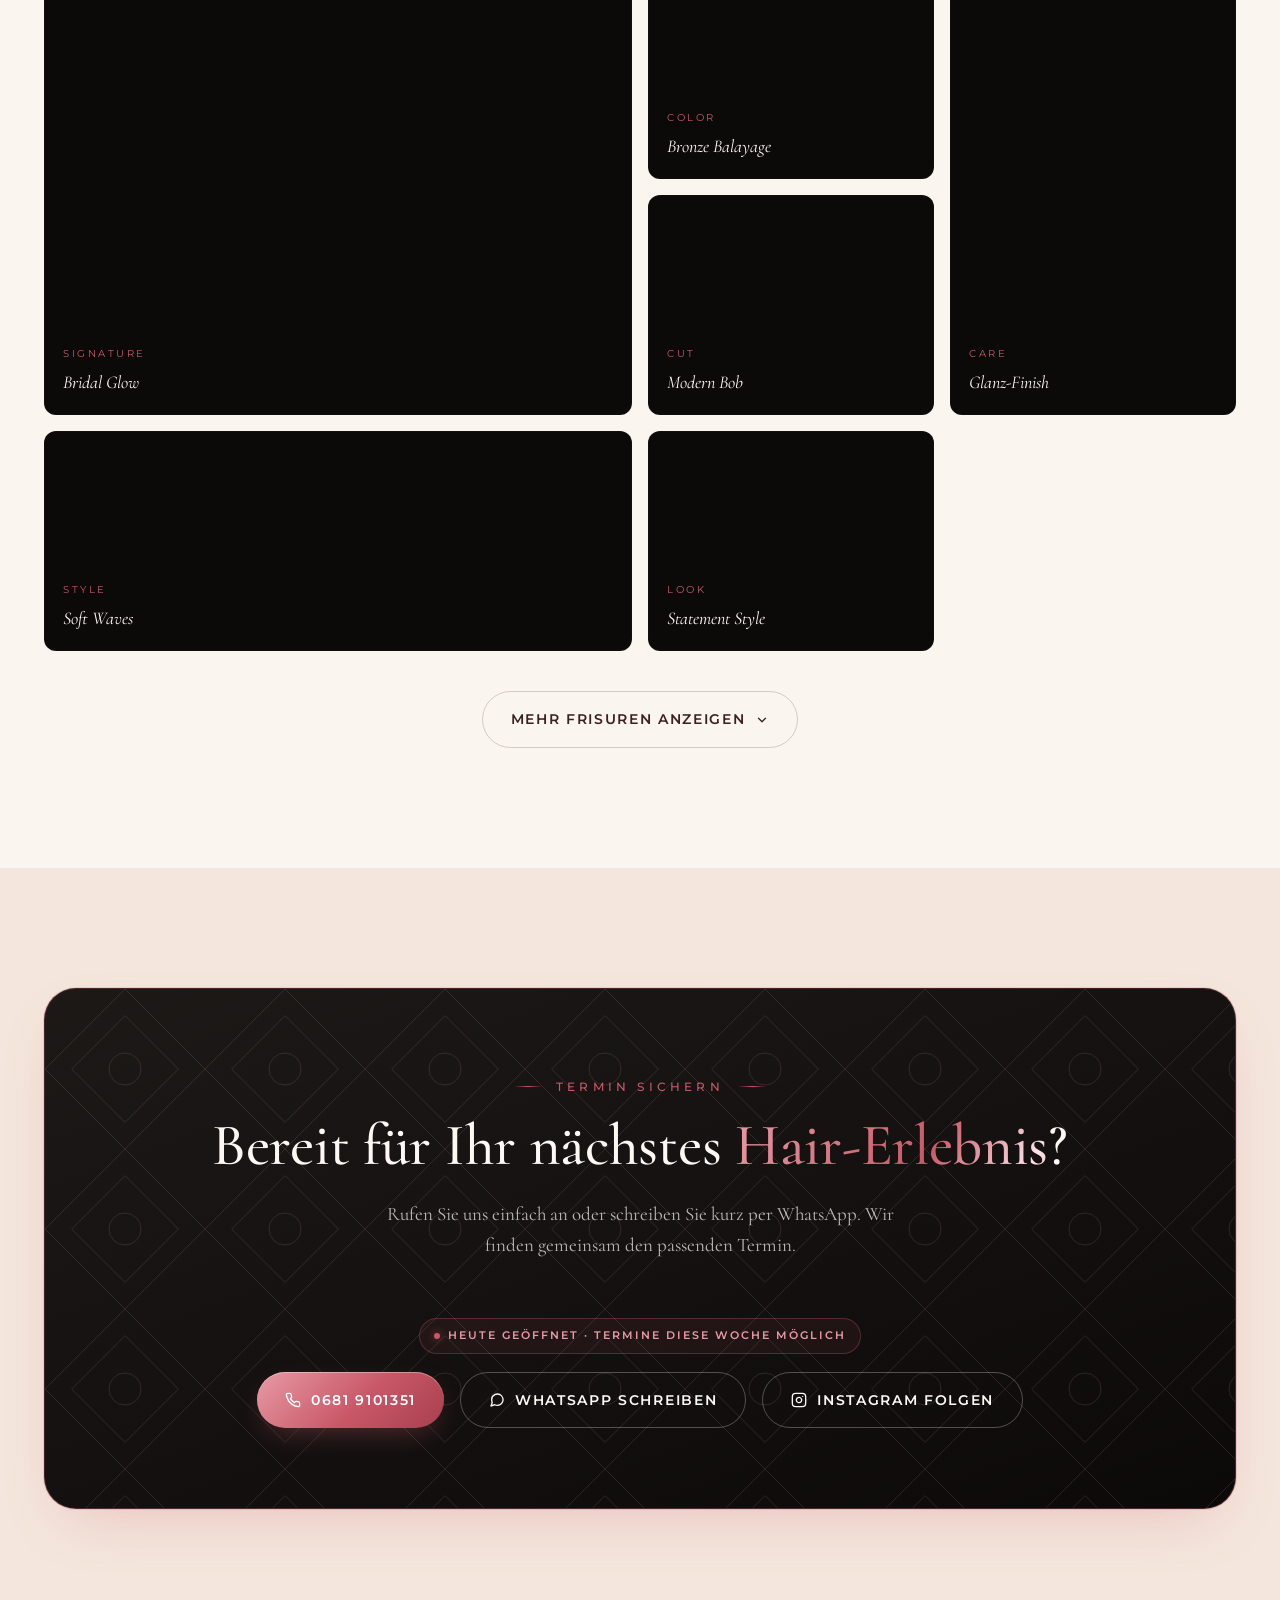
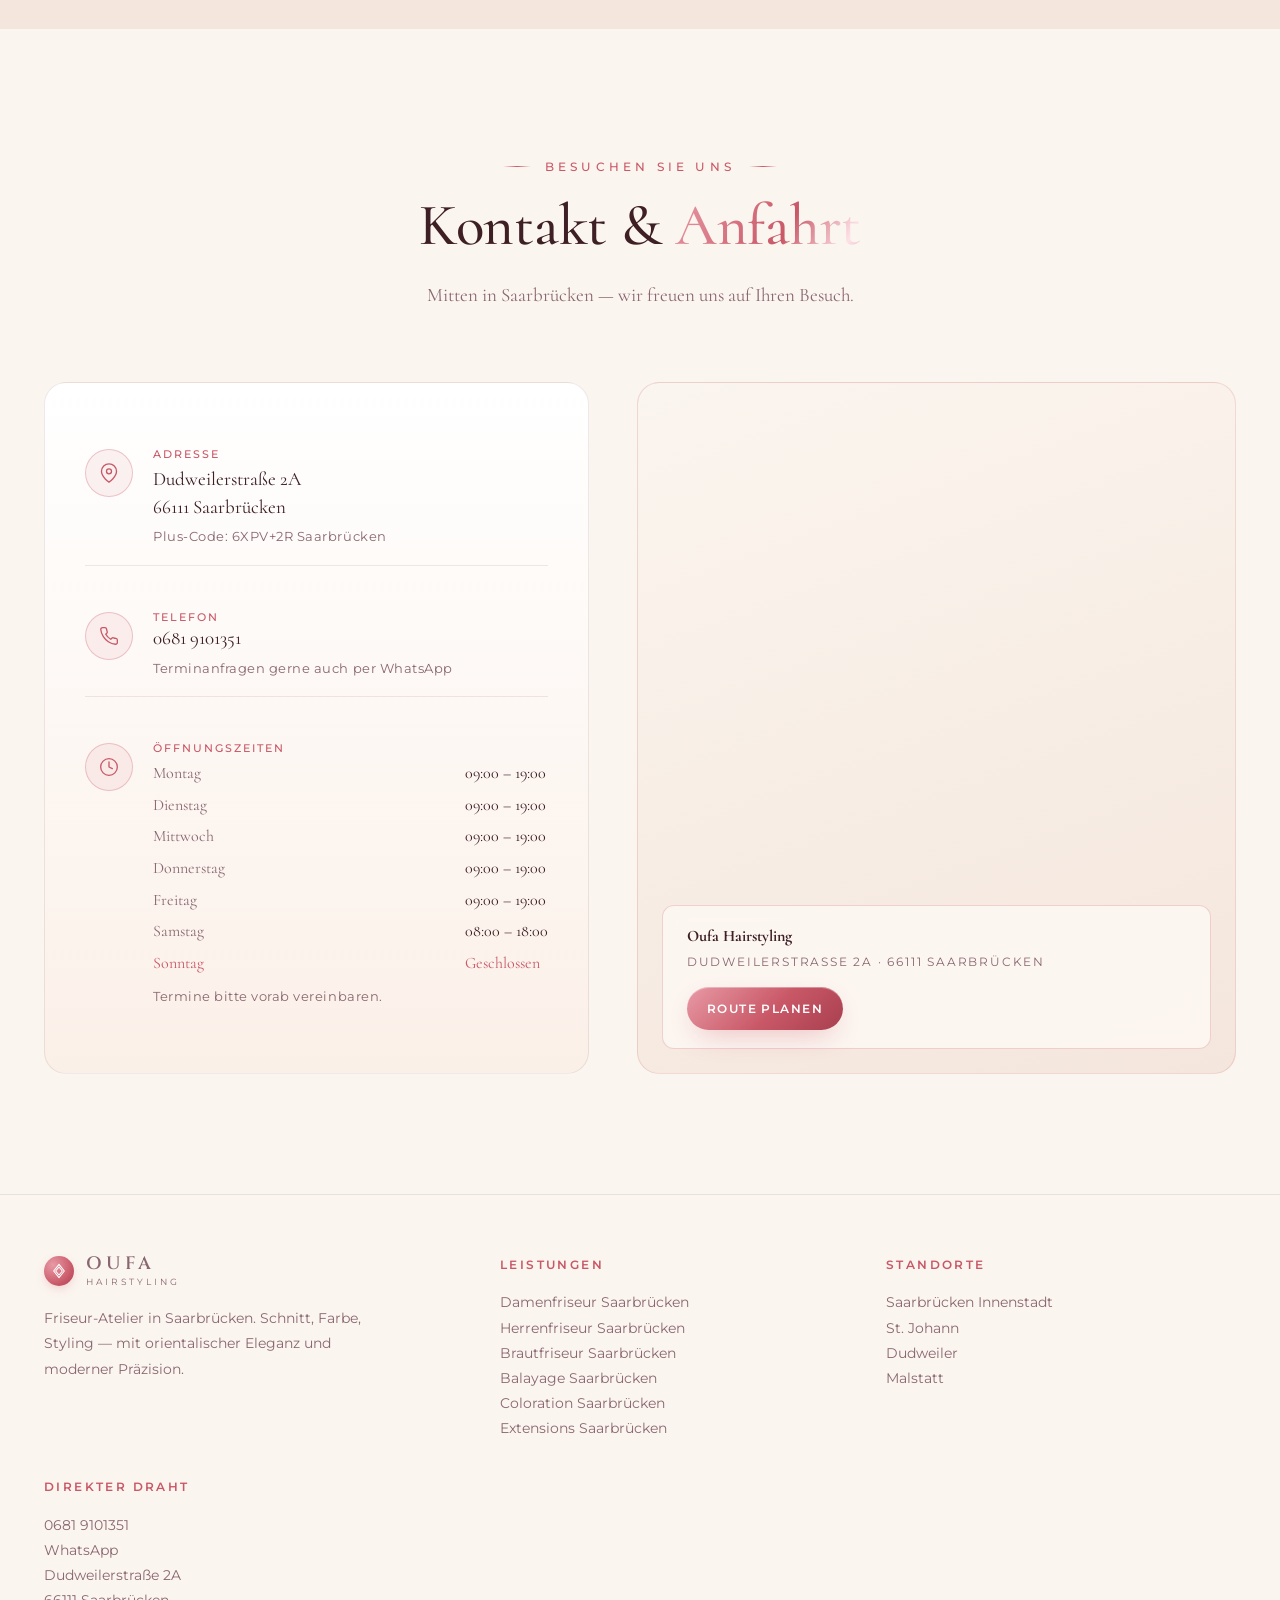
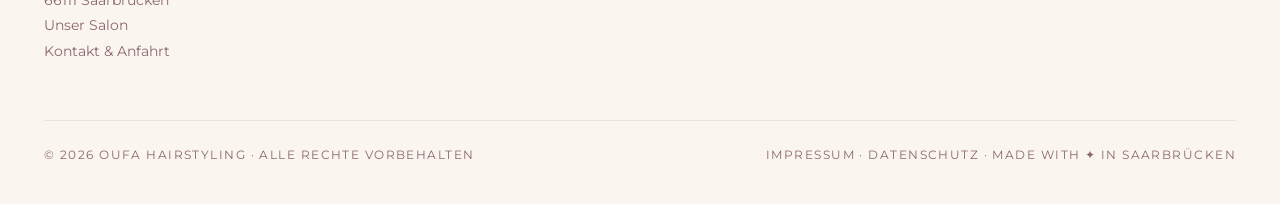
==== commit 103fabb2: "feat: hero disclaimer, updated prices, new phone, schulungen section - Add "Wir sind NICHT French St" ====
--- a/index.html
+++ b/index.html
@@ -4,7 +4,7 @@
 <meta charset="utf-8" />
 <meta name="viewport" content="width=device-width, initial-scale=1, viewport-fit=cover" />
 <title>Friseur Saarbrücken ▷ Oufa Hairstyling · Damen · Herren · Braut · Balayage</title>
-<meta name="description" content="Friseur Saarbrücken — Oufa Hairstyling in der Dudweilerstraße. Damen- &amp; Herrenfriseur, Brautstyling, Balayage, Coloration, Extensions. 4,9★ bei 56 Google-Bewertungen. Termin: 0160 76 34 655." />
+<meta name="description" content="Friseur Saarbrücken — Oufa Hairstyling in der Dudweilerstraße. Damen- &amp; Herrenfriseur, Brautstyling, Balayage, Coloration, Extensions. 4,9★ bei 56 Google-Bewertungen. Termin: 0681 9101351." />
 <meta name="keywords" content="Friseur Saarbrücken, Friseursalon Saarbrücken, Damenfriseur Saarbrücken, Herrenfriseur Saarbrücken, Brautfriseur Saarbrücken, Balayage Saarbrücken, Coloration Saarbrücken, Strähnen Saarbrücken, Extensions Saarbrücken, Friseur St. Johann, Friseur Dudweilerstraße, Hairstylist Saarbrücken, Oufa Hairstyling" />
 <meta name="theme-color" content="#fbf5ef" />
 <meta name="author" content="Oufa Hairstyling" />
@@ -21,7 +21,7 @@
 <meta property="og:locale" content="de_DE" />
 <meta property="og:site_name" content="Oufa Hairstyling" />
 <meta property="og:title" content="Friseur Saarbrücken — Oufa Hairstyling · Damen · Herren · Braut · Balayage" />
-<meta property="og:description" content="Friseursalon in Saarbrücken mit orientalisch-modernem Stil. 4,9★ bei 56 Google-Bewertungen. Termin: 0160 76 34 655." />
+<meta property="og:description" content="Friseursalon in Saarbrücken mit orientalisch-modernem Stil. 4,9★ bei 56 Google-Bewertungen. Termin: 0681 9101351." />
 <meta property="og:url" content="https://www.oufa-hairstyling.de/" />
 <meta property="og:image" content="https://i.ibb.co/DHZjzC2b/5-D5110-D7-8-DFA-4-D84-BB23-509-C89431-F52.jpg" />
 
@@ -130,7 +130,7 @@
           "name": "Wie kann ich einen Termin bei Oufa Hairstyling buchen?",
           "acceptedAnswer": {
             "@type": "Answer",
-            "text": "Termine vereinbaren Sie am einfachsten telefonisch unter 0160 76 34 655 oder per WhatsApp an dieselbe Nummer."
+            "text": "Termine vereinbaren Sie am einfachsten telefonisch unter 0681 9101351 oder per WhatsApp unter 0160 76 34 655."
           }
         },
         {
@@ -491,6 +491,59 @@
   }
   .menu-toggle:hover { border-color: var(--gold); color: var(--gold); }
 
+  /* ---------- Hero Disclaimer ---------- */
+  .hero-disclaimer {
+    position: relative;
+    z-index: 3;
+    max-width: 980px;
+    margin: 0 auto 40px;
+    padding: 20px 28px;
+    border: 2px solid var(--gold);
+    border-radius: 12px;
+    background: linear-gradient(135deg, rgba(201,88,103,.10), rgba(201,88,103,.04));
+    box-shadow: 0 12px 40px rgba(0,0,0,.35), inset 0 0 0 1px rgba(212,175,55,.25);
+    text-align: center;
+    color: var(--cream);
+    font-family: var(--font-serif);
+  }
+  .hero-disclaimer .badge {
+    display: inline-block;
+    padding: 4px 12px;
+    margin-bottom: 10px;
+    border-radius: 999px;
+    background: var(--gold);
+    color: #1a0f0a;
+    font-family: var(--font-sans);
+    font-size: 11px;
+    letter-spacing: 2px;
+    font-weight: 600;
+    text-transform: uppercase;
+  }
+  .hero-disclaimer strong {
+    display: block;
+    font-size: clamp(22px, 3.4vw, 34px);
+    font-weight: 600;
+    letter-spacing: .3px;
+    line-height: 1.25;
+    margin: 4px 0 8px;
+  }
+  .hero-disclaimer strong u {
+    color: var(--gold);
+    text-decoration-thickness: 3px;
+    text-underline-offset: 4px;
+  }
+  .hero-disclaimer .sub {
+    display: block;
+    font-family: var(--font-sans);
+    font-size: 14px;
+    color: var(--muted);
+    letter-spacing: .3px;
+  }
+  @media (max-width: 760px) {
+    .hero-disclaimer { margin: 0 auto 28px; padding: 16px 18px; }
+    .hero-disclaimer .sub { font-size: 13px; }
+  }
+
   /* ---------- Hero ---------- */
   .hero {
     position: relative;
@@ -1654,6 +1707,211 @@
     transition: color .25s ease;
   }
   .foot-bottom a:hover { color: var(--gold); }
+
+  /* ---------- Trainings / Schulungen ---------- */
+  .trainings {
+    position: relative;
+    padding: 120px 0;
+    background: linear-gradient(180deg, var(--bg) 0%, #0f0a08 50%, var(--bg) 100%);
+    overflow: hidden;
+  }
+  .trainings::before {
+    content: "";
+    position: absolute;
+    inset: 0;
+    background:
+      radial-gradient(600px 400px at 15% 20%, rgba(212,175,55,.08), transparent 60%),
+      radial-gradient(500px 350px at 85% 80%, rgba(201,88,103,.06), transparent 60%);
+    pointer-events: none;
+  }
+  .trainings .container { position: relative; z-index: 1; }
+
+  .trainings-lead {
+    display: grid;
+    grid-template-columns: 1fr 1fr;
+    gap: 72px;
+    align-items: center;
+    margin-top: 56px;
+  }
+  .trainings-copy .eyebrow.left { display: inline-block; }
+  .trainings-copy h2 {
+    font-family: var(--font-serif);
+    font-size: clamp(30px, 4vw, 46px);
+    line-height: 1.15;
+    color: var(--cream);
+    margin: 14px 0 20px;
+    letter-spacing: .2px;
+  }
+  .trainings-copy p.lead {
+    color: var(--muted);
+    font-family: var(--font-serif);
+    font-size: 18px;
+    line-height: 1.7;
+    margin-bottom: 26px;
+  }
+  .trainings-features {
+    list-style: none;
+    padding: 0;
+    margin: 0 0 32px;
+    display: flex;
+    flex-direction: column;
+    gap: 14px;
+  }
+  .trainings-features li {
+    display: flex;
+    gap: 14px;
+    align-items: flex-start;
+    color: var(--cream);
+    font-family: var(--font-sans);
+    font-size: 15px;
+    line-height: 1.55;
+  }
+  .trainings-features li .dot {
+    flex: none;
+    width: 22px;
+    height: 22px;
+    border-radius: 50%;
+    background: linear-gradient(135deg, var(--gold), #b48c2f);
+    color: #1a0f0a;
+    display: grid;
+    place-items: center;
+    font-size: 12px;
+    font-weight: 700;
+    margin-top: 2px;
+    box-shadow: 0 0 0 3px rgba(212,175,55,.15);
+  }
+  .trainings-features li strong {
+    color: var(--gold);
+    font-weight: 600;
+    letter-spacing: .3px;
+  }
+  .trainings-cert-badge {
+    display: inline-flex;
+    align-items: center;
+    gap: 12px;
+    padding: 10px 18px;
+    border: 1px solid rgba(212,175,55,.4);
+    border-radius: 999px;
+    background: rgba(212,175,55,.06);
+    color: var(--cream);
+    font-family: var(--font-sans);
+    font-size: 13px;
+    letter-spacing: 1px;
+    text-transform: uppercase;
+    margin-bottom: 24px;
+  }
+  .trainings-cert-badge svg { color: var(--gold); }
+
+  .trainings-portrait {
+    position: relative;
+    aspect-ratio: 4 / 5;
+    border-radius: 8px;
+    overflow: hidden;
+    box-shadow: 0 30px 80px rgba(0,0,0,.5), inset 0 0 0 1px rgba(212,175,55,.25);
+  }
+  .trainings-portrait img {
+    width: 100%;
+    height: 100%;
+    object-fit: cover;
+    display: block;
+    transition: transform 1.2s cubic-bezier(.22,1,.36,1);
+  }
+  .trainings-portrait:hover img { transform: scale(1.03); }
+  .trainings-portrait::after {
+    content: "";
+    position: absolute;
+    inset: 12px;
+    border: 1px solid rgba(212,175,55,.5);
+    pointer-events: none;
+  }
+  .trainings-portrait .signature {
+    position: absolute;
+    left: 24px;
+    bottom: 24px;
+    background: rgba(12,10,9,.75);
+    backdrop-filter: blur(8px);
+    padding: 12px 18px;
+    border-left: 2px solid var(--gold);
+    color: var(--cream);
+    font-family: var(--font-serif);
+    font-size: 14px;
+    letter-spacing: .5px;
+  }
+  .trainings-portrait .signature strong { display: block; color: var(--gold); font-size: 15px; margin-bottom: 2px; }
+
+  .trainings-gallery {
+    display: grid;
+    grid-template-columns: repeat(3, 1fr);
+    gap: 20px;
+    margin-top: 72px;
+  }
+  .trainings-gallery figure {
+    position: relative;
+    margin: 0;
+    aspect-ratio: 3 / 4;
+    overflow: hidden;
+    border-radius: 6px;
+    box-shadow: 0 20px 60px rgba(0,0,0,.4), inset 0 0 0 1px rgba(212,175,55,.15);
+    background: #0a0908;
+  }
+  .trainings-gallery figure img {
+    width: 100%;
+    height: 100%;
+    object-fit: cover;
+    display: block;
+    transition: transform 1s cubic-bezier(.22,1,.36,1);
+  }
+  .trainings-gallery figure:hover img { transform: scale(1.04); }
+  .trainings-gallery figcaption {
+    position: absolute;
+    left: 0;
+    right: 0;
+    bottom: 0;
+    padding: 32px 20px 18px;
+    background: linear-gradient(0deg, rgba(12,10,9,.9) 20%, transparent 100%);
+    color: var(--cream);
+    font-family: var(--font-serif);
+    font-size: 14px;
+    letter-spacing: .3px;
+  }
+  .trainings-gallery figcaption span {
+    display: block;
+    color: var(--gold);
+    font-family: var(--font-sans);
+    font-size: 11px;
+    letter-spacing: 2px;
+    text-transform: uppercase;
+    margin-bottom: 4px;
+  }
+
+  .trainings-cta {
+    display: flex;
+    flex-wrap: wrap;
+    gap: 14px;
+    align-items: center;
+    margin-top: 56px;
+    padding: 28px 32px;
+    border: 1px solid rgba(212,175,55,.25);
+    border-radius: 8px;
+    background: linear-gradient(135deg, rgba(212,175,55,.06), rgba(201,88,103,.04));
+  }
+  .trainings-cta p {
+    margin: 0;
+    color: var(--cream);
+    font-family: var(--font-serif);
+    font-size: 17px;
+    letter-spacing: .3px;
+    flex: 1 1 320px;
+  }
+
+  @media (max-width: 900px) {
+    .trainings { padding: 80px 0; }
+    .trainings-lead { grid-template-columns: 1fr; gap: 40px; }
+    .trainings-portrait { max-width: 480px; margin: 0 auto; }
+    .trainings-gallery { grid-template-columns: 1fr; gap: 16px; margin-top: 48px; }
+    .trainings-gallery figure { max-width: 480px; margin: 0 auto; width: 100%; }
+    .trainings-cta { flex-direction: column; align-items: stretch; text-align: center; padding: 24px 20px; }
+  }
 </style>
 </head>
 <body>
@@ -1699,6 +1957,11 @@
   <span class="arabesque-corner tl" aria-hidden="true"></span>
   <span class="arabesque-corner br" aria-hidden="true"></span>
   <div class="container">
+    <div class="hero-disclaimer" role="note" aria-label="Hinweis">
+      <span class="badge">Wichtiger Hinweis</span>
+      <strong>Wir sind <u>NICHT</u> French Studio.</strong>
+      <span class="sub">Oufa Hairstyling ist ein eigenständiger Salon in der Dudweilerstraße 2A, Saarbrücken. Bitte nicht verwechseln.</span>
+    </div>
     <div class="hero-grid">
       <div class="reveal">
         <span class="eyebrow">Friseur-Atelier · Saarbrücken</span>
@@ -1801,7 +2064,7 @@
         <h3 class="group-title">Damen Haarschnitt</h3>
         <ul class="price-list">
           <li><span class="name">Kurze Haare</span><span class="price">ab 35,00 €</span></li>
-          <li><span class="name">Lange Haare</span><span class="price">ab 44,00 €</span></li>
+          <li><span class="name">Lange Haare</span><span class="price">ab 45,00 €</span></li>
           <li><span class="name">Schüler & Student</span><span class="price">ab 30,00 €</span></li>
           <li><span class="name">Waschen & Föhnen</span><span class="price">ab 20,00 €</span></li>
           <li><span class="name">Haarpflege</span><span class="price">8,00 €</span></li>
@@ -1811,14 +2074,14 @@
       <div class="service-group reveal">
         <h3 class="group-title">Haare färben</h3>
         <ul class="price-list">
-          <li><span class="name">Komplett färben</span><span class="price">ab 60,00 €</span></li>
-          <li><span class="name">Ansatz Farbe</span><span class="price">ab 40,00 €</span></li>
-          <li><span class="name">Dauerwelle</span><span class="price">ab 40,00 €</span></li>
+          <li><span class="name">Komplett färben</span><span class="price">ab 110,00 €</span></li>
+          <li><span class="name">Ansatz Farbe</span><span class="price">ab 60,00 €</span></li>
+          <li><span class="name">Dauerwelle</span><span class="price">ab 75,00 €</span></li>
           <li><span class="name">Augenbrauen</span><span class="price">10,00 €</span></li>
           <li><span class="name">Augenbrauen färben</span><span class="price">8,00 €</span></li>
           <li><span class="name">Wimpern färben</span><span class="price">8,00 €</span></li>
-          <li><span class="name">Strähnen kurze Haare</span><span class="price">ab 60,00 €</span></li>
-          <li><span class="name">Strähnen lange Haare</span><span class="price">ab 110,00 €</span></li>
+          <li><span class="name">Strähnen kurze Haare</span><span class="price">ab 110,00 €</span></li>
+          <li><span class="name">Strähnen lange Haare</span><span class="price">ab 180,00 €</span></li>
           <li><span class="name">Tönung</span><span class="price">ab 40,00 €</span></li>
         </ul>
       </div>
@@ -1826,17 +2089,17 @@
       <div class="service-group reveal">
         <h3 class="group-title">Braut & Styling</h3>
         <ul class="price-list">
-          <li><span class="name">Brautfrisuren</span><span class="price">175,00 €</span></li>
-          <li><span class="name">Make-up</span><span class="price">100,00 €</span></li>
-          <li><span class="name">Hochsteckfrisuren</span><span class="price">75,00 €</span></li>
-          <li><span class="name">Make Up</span><span class="price">75,00 €</span></li>
+          <li><span class="name">Brautfrisuren</span><span class="price">200,00 €</span></li>
+          <li><span class="name">Braut Make-up</span><span class="price">150,00 €</span></li>
+          <li><span class="name">Hochsteckfrisuren</span><span class="price">95,00 €</span></li>
+          <li><span class="name">Abend Make-up</span><span class="price">85,00 €</span></li>
         </ul>
       </div>
 
       <div class="service-group reveal">
         <h3 class="group-title">Herren</h3>
         <ul class="price-list">
-          <li><span class="name">Haarschnitt</span><span class="price">20,00 €</span></li>
+          <li><span class="name">Haarschnitt</span><span class="price">ab 22,00 €</span></li>
           <li><span class="name">Bart</span><span class="price">12,00 €</span></li>
           <li><span class="name">Augenbrauen</span><span class="price">10,00 €</span></li>
           <li><span class="name">Schüler & Student</span><span class="price">17,00 €</span></li>
@@ -1859,6 +2122,105 @@
     <p style="text-align:center; color:var(--muted); font-family:var(--font-serif); font-size:18px; font-style:italic; max-width:640px; margin: 0 auto;">
       Sie haben einen speziellen Wunsch oder möchten ein Paket schnüren? Sprechen Sie uns an — wir gestalten Ihren Termin individuell.
     </p>
+  </div>
+</section>
+
+<!-- ===== SCHULUNGEN ===== -->
+<section class="trainings" id="schulungen">
+  <span class="arabesque-corner tl" aria-hidden="true"></span>
+  <span class="arabesque-corner br" aria-hidden="true"></span>
+  <div class="container">
+    <div class="section-head reveal">
+      <span class="eyebrow">Ausbildung im Salon</span>
+      <h2>Schulungen von <span class="gold-text">Oufa persönlich</span></h2>
+      <p>Wir geben unser Handwerk direkt im Salon weiter — in kleinen Gruppen, mit persönlicher Betreuung und einem international anerkannten Abschluss-Zertifikat.</p>
+    </div>
+
+    <div class="trainings-lead">
+      <div class="trainings-copy reveal">
+        <span class="trainings-cert-badge">
+          <svg width="18" height="18" viewBox="0 0 24 24" fill="none" stroke="currentColor" stroke-width="1.6" stroke-linecap="round" stroke-linejoin="round"><circle cx="12" cy="8" r="6"/><path d="M15.5 13.5L17 22l-5-3-5 3 1.5-8.5"/></svg>
+          American Board Certified · Hairdressing
+        </span>
+        <p class="lead">
+          Ob Sie neu einsteigen, sich beruflich weiterentwickeln oder Ihr Team schulen möchten — bei Oufa Hairstyling lernen Sie das Handwerk dort, wo es täglich gelebt wird. Kein Klassenzimmer, keine Standard-Präsentationen. Sondern echter Salon-Alltag, ehrliches Feedback und die Handschrift einer erfahrenen Meisterin.
+        </p>
+        <ul class="trainings-features">
+          <li>
+            <span class="dot">✓</span>
+            <span><strong>1:1 oder Kleingruppen</strong> — maximal 3 Teilnehmerinnen pro Kurs, damit jede Bewegung sitzt.</span>
+          </li>
+          <li>
+            <span class="dot">✓</span>
+            <span><strong>Praxis am Modell</strong> — Sie schneiden, färben und stylen echtes Haar unter Anleitung, kein reines Theorie-Seminar.</span>
+          </li>
+          <li>
+            <span class="dot">✓</span>
+            <span><strong>Themen nach Wunsch</strong> — Damenschnitt, Föhnstyling, Coloration, Balayage, Brautstyling und Hochsteckfrisuren.</span>
+          </li>
+          <li>
+            <span class="dot">✓</span>
+            <span><strong>Zertifiziertes Abschluss-Zeugnis</strong> — „Certificate of Completion" vom American Board for Innovative Training and Developing Leaders LLC (Washington, USA).</span>
+          </li>
+        </ul>
+        <div class="hero-cta" style="margin-top: 8px;">
+          <a class="btn btn-gold" href="tel:+496819101351">
+            <svg width="16" height="16" viewBox="0 0 24 24" fill="none" stroke="currentColor" stroke-width="2" stroke-linecap="round" stroke-linejoin="round"><path d="M22 16.92v3a2 2 0 0 1-2.18 2 19.79 19.79 0 0 1-8.63-3.07 19.5 19.5 0 0 1-6-6A19.79 19.79 0 0 1 2.12 4.18 2 2 0 0 1 4.11 2h3a2 2 0 0 1 2 1.72c.13.96.36 1.9.7 2.81a2 2 0 0 1-.45 2.11L8.09 9.91a16 16 0 0 0 6 6l1.27-1.27a2 2 0 0 1 2.11-.45c.91.34 1.85.57 2.81.7A2 2 0 0 1 22 16.92z"/></svg>
+            Schulungsplatz anfragen
+          </a>
+          <a class="btn btn-ghost" href="https://wa.me/491607634655" target="_blank" rel="noopener noreferrer">Per WhatsApp anfragen</a>
+        </div>
+      </div>
+
+      <div class="trainings-portrait reveal">
+        <picture>
+          <source srcset="images/schulungen/trainerin-oufa.webp" type="image/webp" />
+          <img src="images/schulungen/trainerin-oufa.jpg" alt="Oufa Yousef — Inhaberin und Trainerin bei Oufa Hairstyling in Saarbrücken" loading="lazy" decoding="async" width="1200" height="1600" />
+        </picture>
+        <div class="signature">
+          <strong>Oufa Yousef</strong>
+          Inhaberin & Trainerin
+        </div>
+      </div>
+    </div>
+
+    <div class="trainings-gallery reveal">
+      <figure>
+        <picture>
+          <source srcset="images/schulungen/gruppe-abschluss.webp" type="image/webp" />
+          <img src="images/schulungen/gruppe-abschluss.jpg" alt="Absolventinnen einer Hairdressing-Schulung bei Oufa Hairstyling mit ihrem American Board Zertifikat" loading="lazy" decoding="async" width="1050" height="1400" />
+        </picture>
+        <figcaption>
+          <span>Abschluss-Jahrgang</span>
+          Zwei Teilnehmerinnen nach bestandener Schulung mit ihrer Trainerin.
+        </figcaption>
+      </figure>
+      <figure>
+        <picture>
+          <source srcset="images/schulungen/zertifikat-teilnehmerin-1.webp" type="image/webp" />
+          <img src="images/schulungen/zertifikat-teilnehmerin-1.jpg" alt="Teilnehmerin einer Friseur-Schulung präsentiert ihr Certificate of Completion" loading="lazy" decoding="async" width="1050" height="1400" />
+        </picture>
+        <figcaption>
+          <span>Certificate of Completion</span>
+          Persönliche Übergabe des Zertifikats direkt im Salon.
+        </figcaption>
+      </figure>
+      <figure>
+        <picture>
+          <source srcset="images/schulungen/zertifikat-teilnehmerin-2.webp" type="image/webp" />
+          <img src="images/schulungen/zertifikat-teilnehmerin-2.jpg" alt="Zertifizierte Absolventin der Hairdressing-Schulung bei Oufa Hairstyling in Saarbrücken" loading="lazy" decoding="async" width="1050" height="1400" />
+        </picture>
+        <figcaption>
+          <span>Zertifiziert</span>
+          Anerkannter Abschluss, ausgestellt vom American Board.
+        </figcaption>
+      </figure>
+    </div>
+
+    <div class="trainings-cta reveal">
+      <p>Interesse an einem Schulungsplatz oder einer individuellen Weiterbildung für Ihr Team? Wir stimmen Inhalte, Dauer und Termine persönlich mit Ihnen ab.</p>
+      <a class="btn btn-gold" href="#booking">Kontakt aufnehmen</a>
+    </div>
   </div>
 </section>
 
@@ -1984,7 +2346,7 @@
       <div class="tile t1 reveal" style="background: url('https://i.ibb.co/4Zz56Wys/Bild-03-06-26-um-17-56.png') center/cover no-repeat #0c0a09;"><span class="label"><small>Signature</small>Bridal Glow</span></div>
       <div class="tile t2 reveal" style="background: url('https://i.ibb.co/fVX4HZQ7/Bild-03-06-26-um-17-57.png') center/cover no-repeat #0c0a09;"><span class="label"><small>Color</small>Bronze Balayage</span></div>
       <div class="tile t3 reveal" style="background: url('https://i.ibb.co/7xf65FSm/Bild-03-06-26-um-17-58.png') center/cover no-repeat #0c0a09;"><span class="label"><small>Care</small>Glanz-Finish</span></div>
-      <div class="tile t4 reveal" style="background: url('https://i.ibb.co/fd9MJTHR/Bild-03-06-26-um-17-58-1.png') top center/cover no-repeat #0c0a09;"><span class="label"><small>Cut</small>Modern Bob</span></div>
+      <div class="tile t4 reveal" style="background: url('https://i.ibb.co/4Rfv5wxB/Whats-App-Image-2026-06-10-at-15-12-07.jpg') center/cover no-repeat #0c0a09;"><span class="label"><small>Cut</small>Modern Bob</span></div>
       <div class="tile t5 reveal" style="background: url('https://i.ibb.co/WWqgmkRS/Bild-03-06-26-um-17-59.png') center/cover no-repeat #0c0a09;"><span class="label"><small>Style</small>Soft Waves</span></div>
       <div class="tile t6 reveal" style="background: url('https://i.ibb.co/kVxS32QM/Bild-03-06-26-um-17-59-1.png') center/cover no-repeat #0c0a09;"><span class="label"><small>Look</small>Statement Style</span></div>
     </div>
@@ -2021,9 +2383,9 @@
       <p class="lead">Rufen Sie uns einfach an oder schreiben Sie kurz per WhatsApp. Wir finden gemeinsam den passenden Termin.</p>
       <span class="urgency" aria-hidden="false">Heute geöffnet · Termine diese Woche möglich</span>
       <div class="ctas" style="margin-top: 18px;">
-        <a class="btn btn-gold" href="tel:+491607634655">
+        <a class="btn btn-gold" href="tel:+496819101351">
           <svg width="16" height="16" viewBox="0 0 24 24" fill="none" stroke="currentColor" stroke-width="2" stroke-linecap="round" stroke-linejoin="round"><path d="M22 16.92v3a2 2 0 0 1-2.18 2 19.79 19.79 0 0 1-8.63-3.07 19.5 19.5 0 0 1-6-6A19.79 19.79 0 0 1 2.12 4.18 2 2 0 0 1 4.11 2h3a2 2 0 0 1 2 1.72c.13.96.36 1.9.7 2.81a2 2 0 0 1-.45 2.11L8.09 9.91a16 16 0 0 0 6 6l1.27-1.27a2 2 0 0 1 2.11-.45c.91.34 1.85.57 2.81.7A2 2 0 0 1 22 16.92z"/></svg>
-          0160 76 34 655
+          0681 9101351
         </a>
         <a class="btn btn-ghost" href="https://wa.me/491607634655" target="_blank" rel="noopener noreferrer">
           <svg width="16" height="16" viewBox="0 0 24 24" fill="none" stroke="currentColor" stroke-width="2" stroke-linecap="round" stroke-linejoin="round"><path d="M21 11.5a8.38 8.38 0 0 1-.9 3.8 8.5 8.5 0 0 1-7.6 4.7 8.38 8.38 0 0 1-3.8-.9L3 21l1.9-5.7a8.38 8.38 0 0 1-.9-3.8 8.5 8.5 0 0 1 4.7-7.6 8.38 8.38 0 0 1 3.8-.9h.5a8.48 8.48 0 0 1 8 8v.5z"/></svg>
@@ -2066,7 +2428,7 @@
           </span>
           <div>
             <h4>Telefon</h4>
-            <a href="tel:+491607634655">0160 76 34 655</a>
+            <a href="tel:+496819101351">0681 9101351</a>
             <small>Terminanfragen gerne auch per WhatsApp</small>
           </div>
         </div>
@@ -2157,7 +2519,7 @@
       <div>
         <h5>Direkter Draht</h5>
         <ul>
-          <li><a href="tel:+491607634655">0160 76 34 655</a></li>
+          <li><a href="tel:+496819101351">0681 9101351</a></li>
           <li><a href="https://wa.me/491607634655" target="_blank" rel="noopener noreferrer">WhatsApp</a></li>
           <li>Dudweilerstraße 2A</li>
           <li>66111 Saarbrücken</li>
@@ -2175,7 +2537,7 @@
 </footer>
 
 <!-- Floating call button -->
-<a class="fab" href="tel:+491607634655" aria-label="Jetzt anrufen">
+<a class="fab" href="tel:+496819101351" aria-label="Jetzt anrufen">
   <svg width="22" height="22" viewBox="0 0 24 24" fill="none" stroke="currentColor" stroke-width="2" stroke-linecap="round" stroke-linejoin="round"><path d="M22 16.92v3a2 2 0 0 1-2.18 2 19.79 19.79 0 0 1-8.63-3.07 19.5 19.5 0 0 1-6-6A19.79 19.79 0 0 1 2.12 4.18 2 2 0 0 1 4.11 2h3a2 2 0 0 1 2 1.72c.13.96.36 1.9.7 2.81a2 2 0 0 1-.45 2.11L8.09 9.91a16 16 0 0 0 6 6l1.27-1.27a2 2 0 0 1 2.11-.45c.91.34 1.85.57 2.81.7A2 2 0 0 1 22 16.92z"/></svg>
 </a>
 
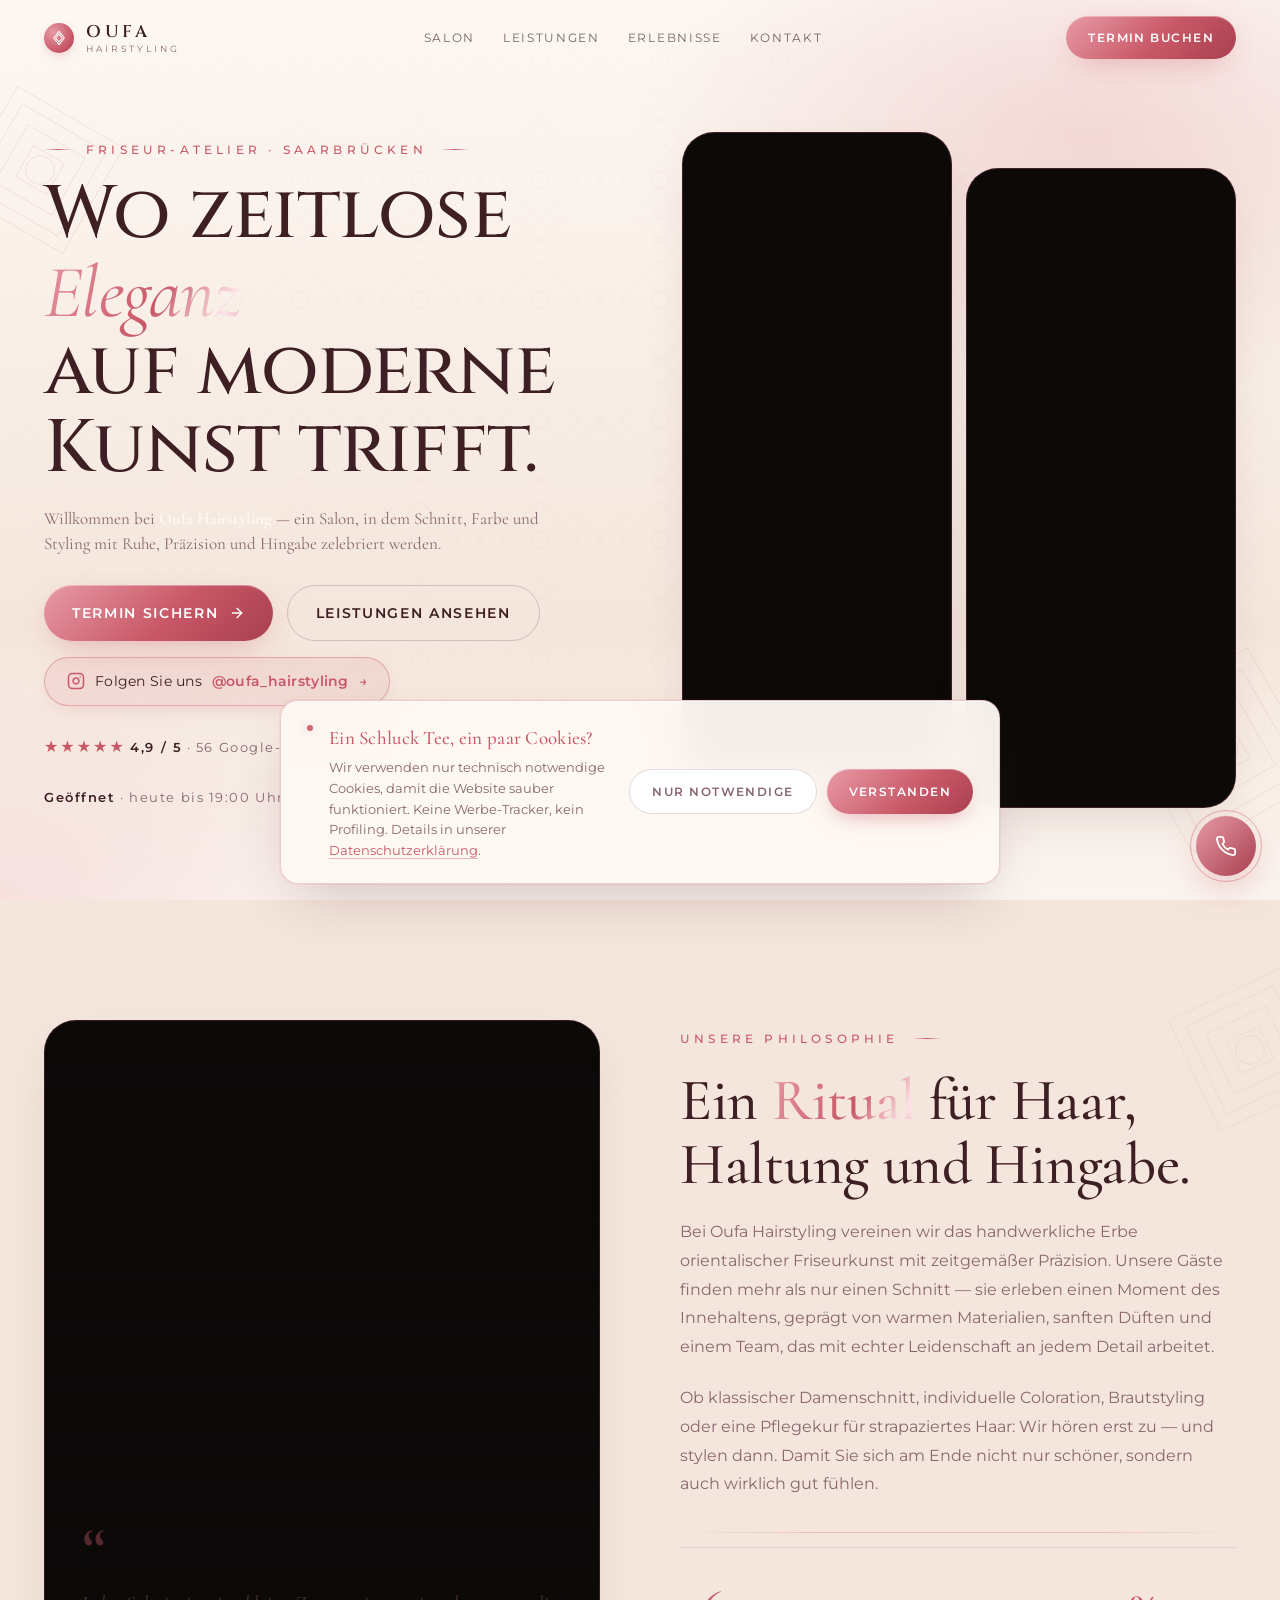
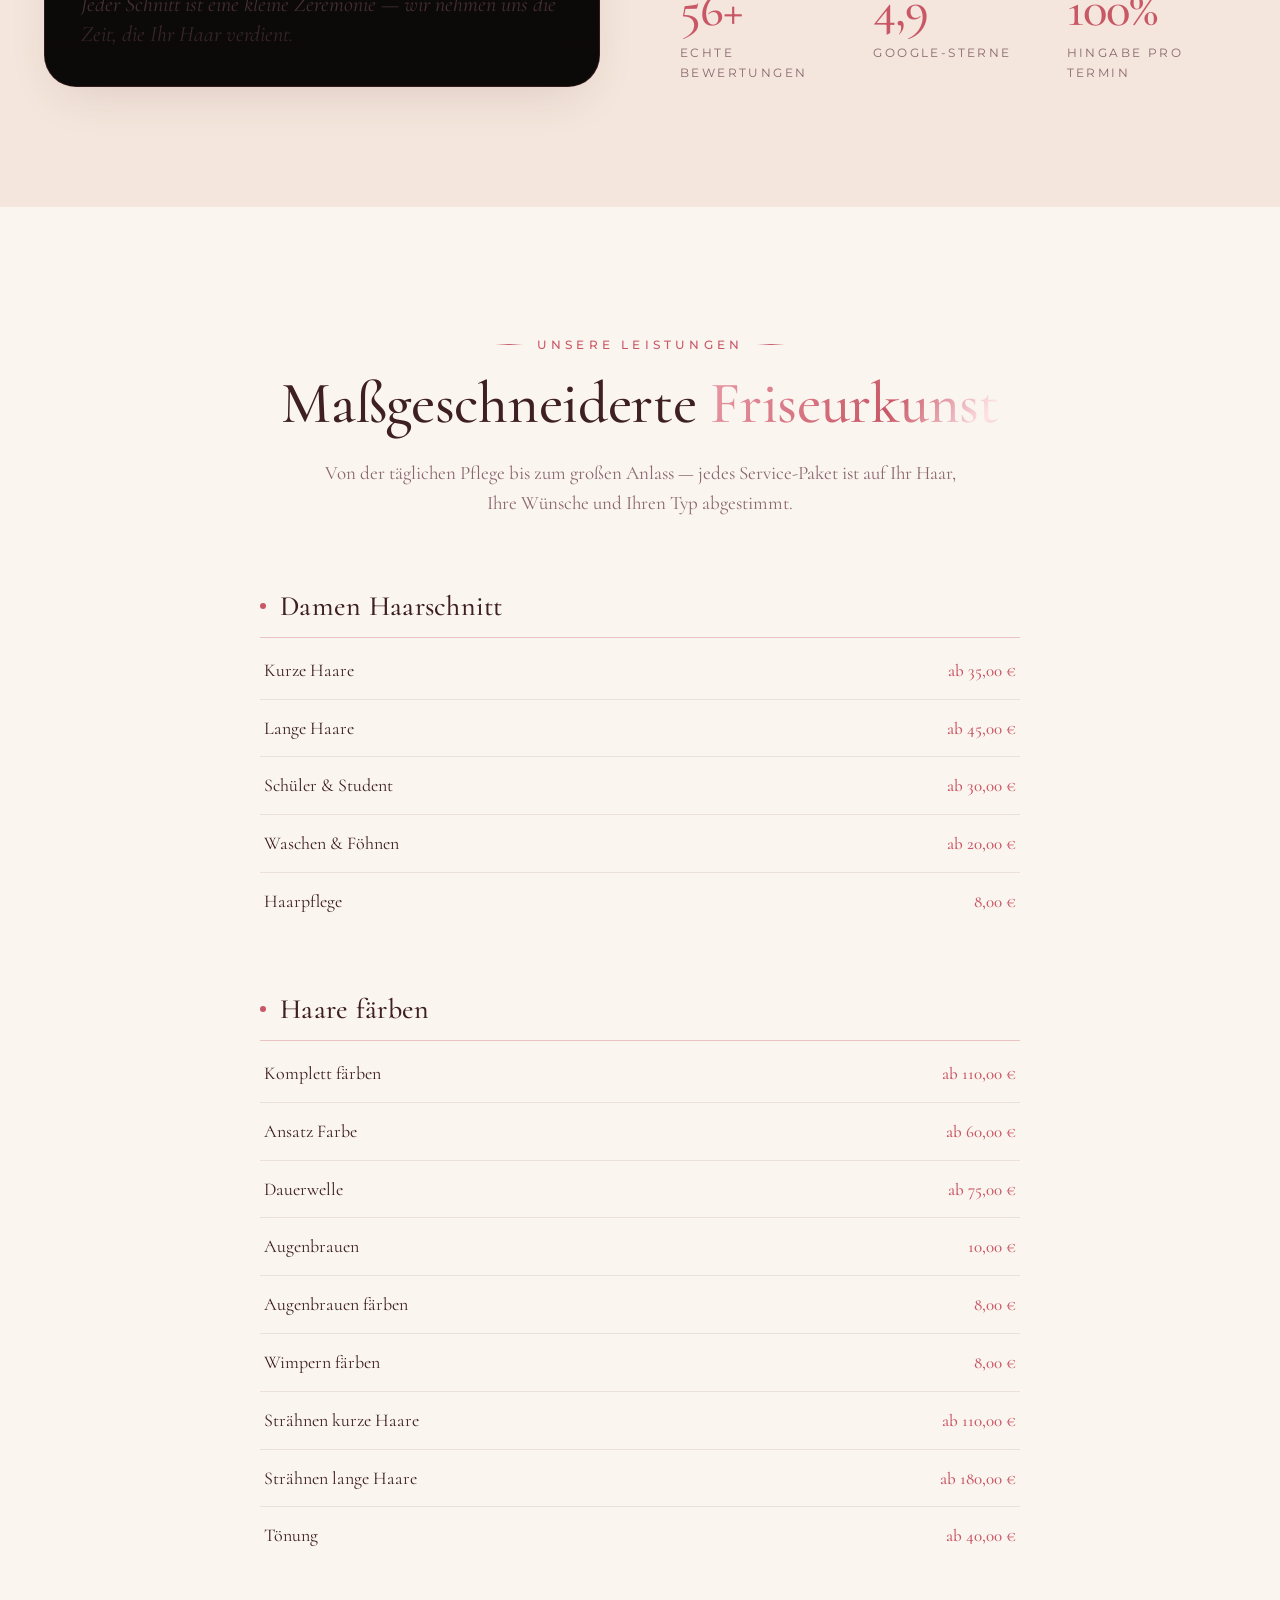
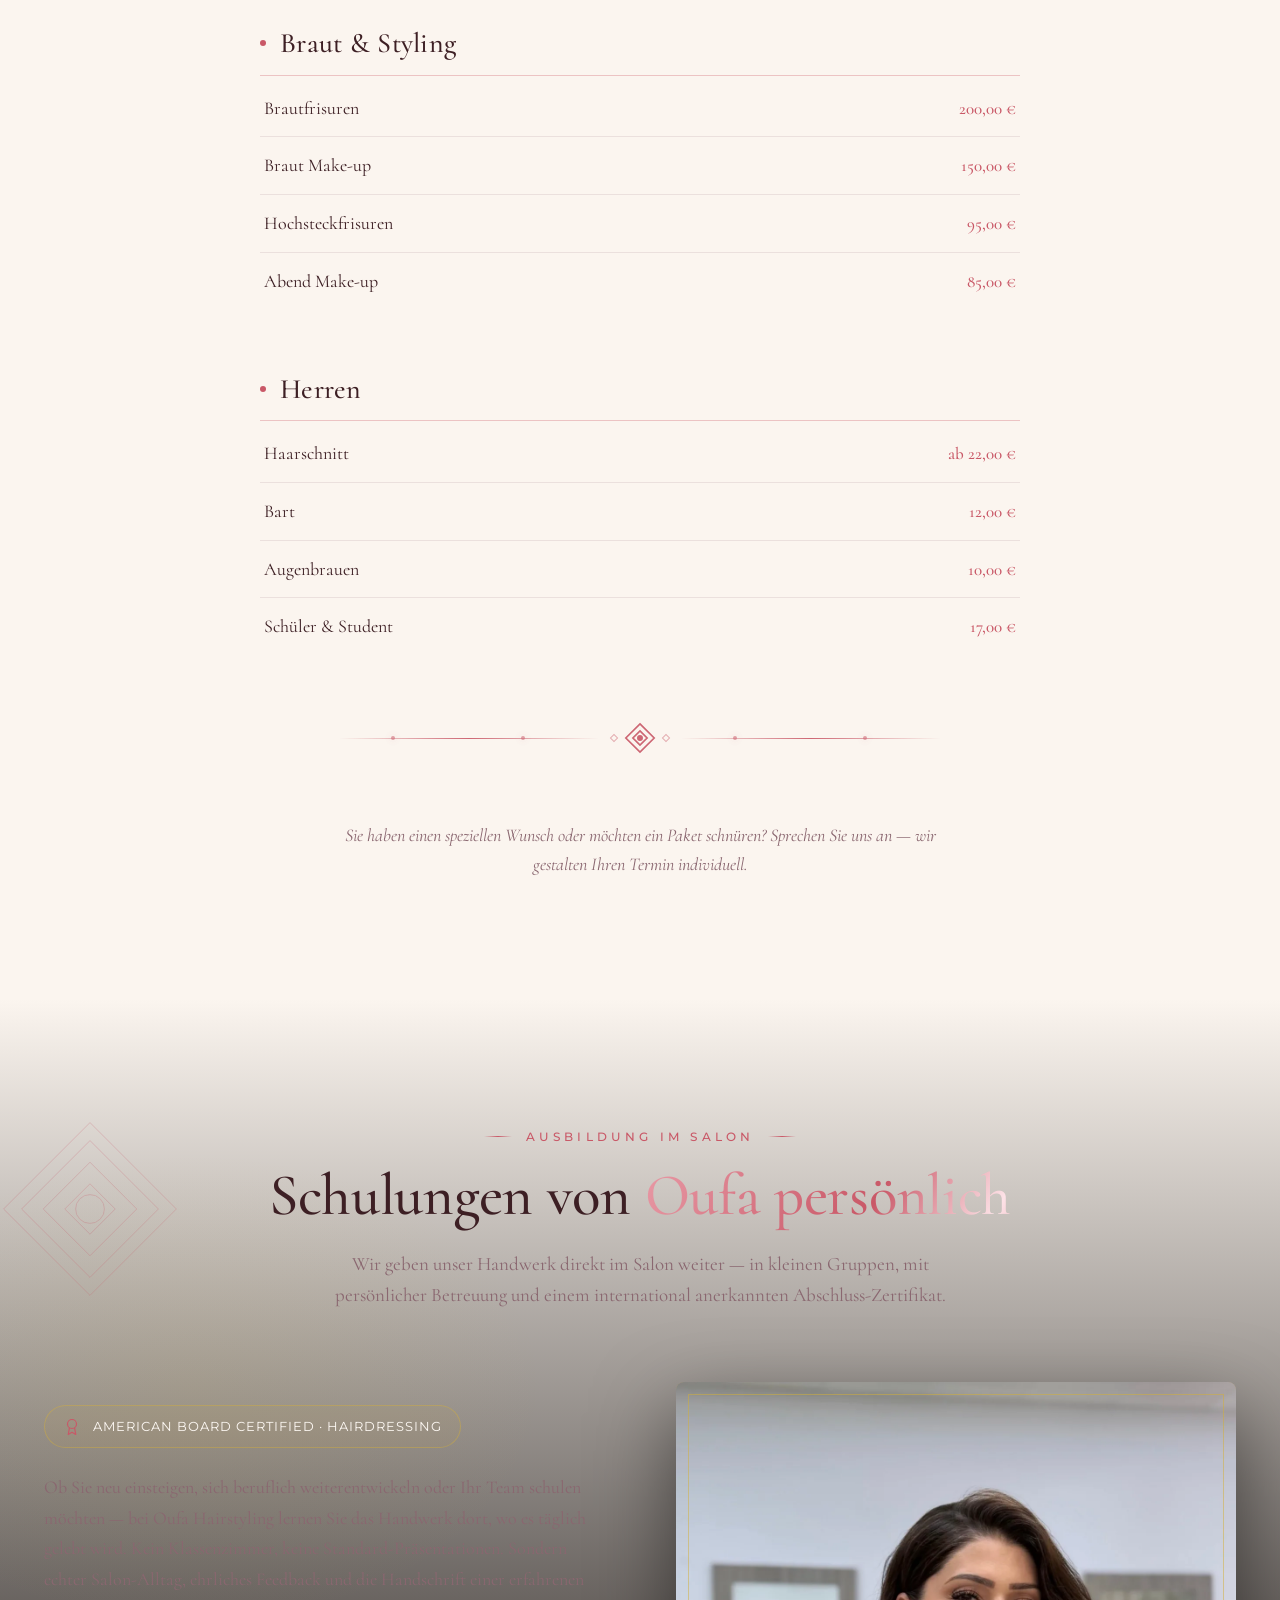
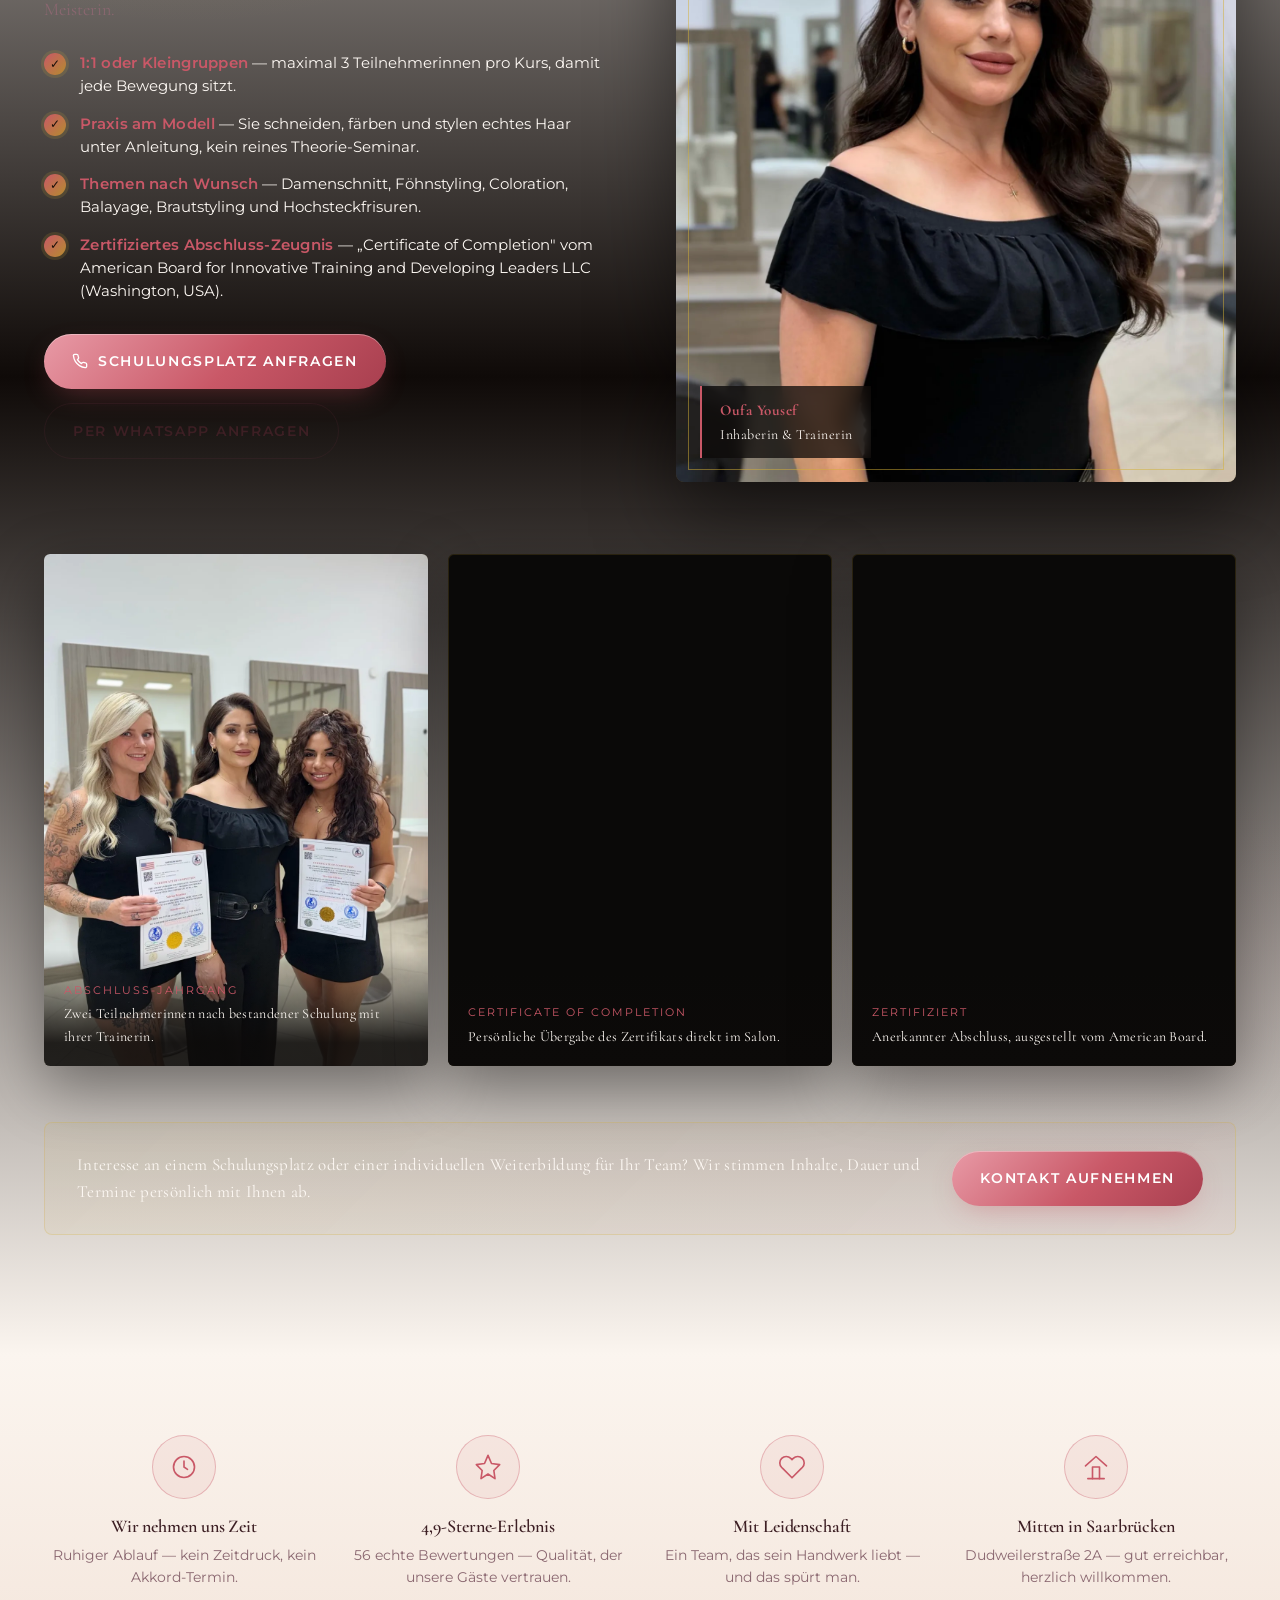
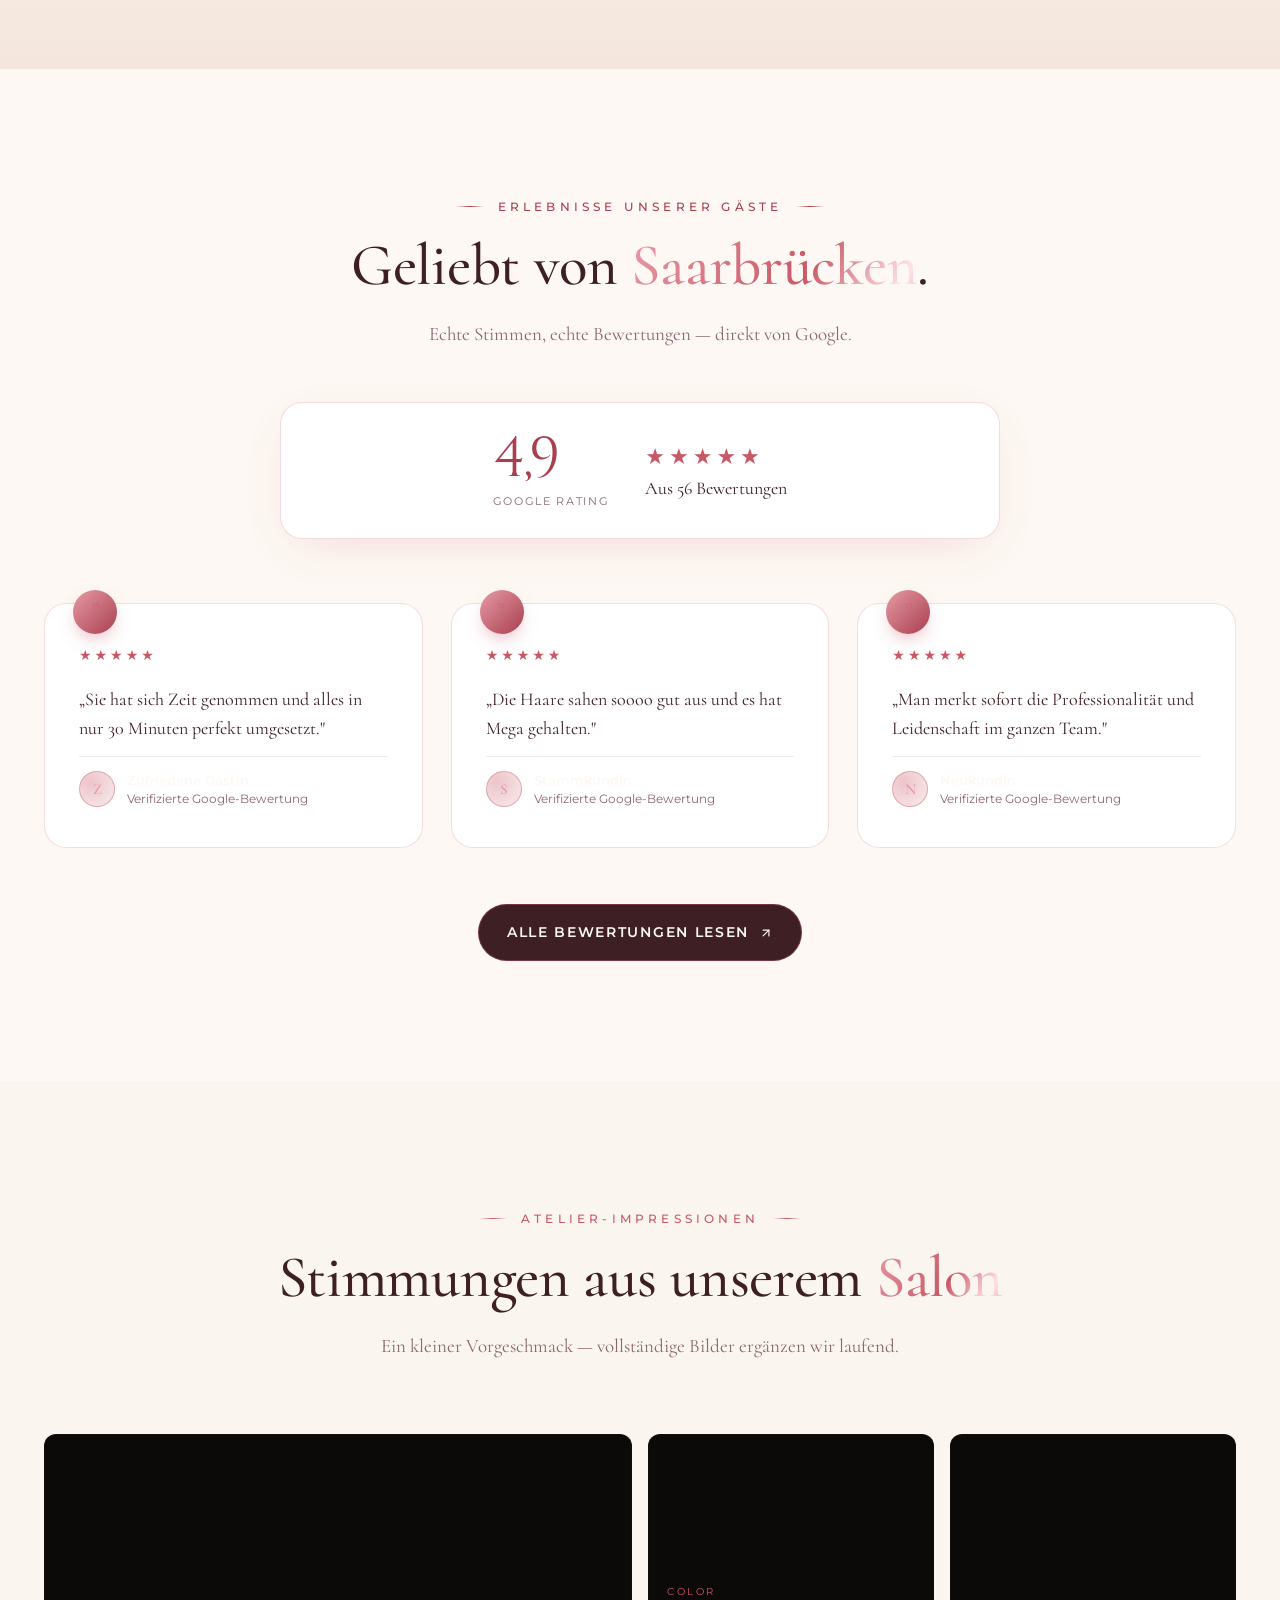
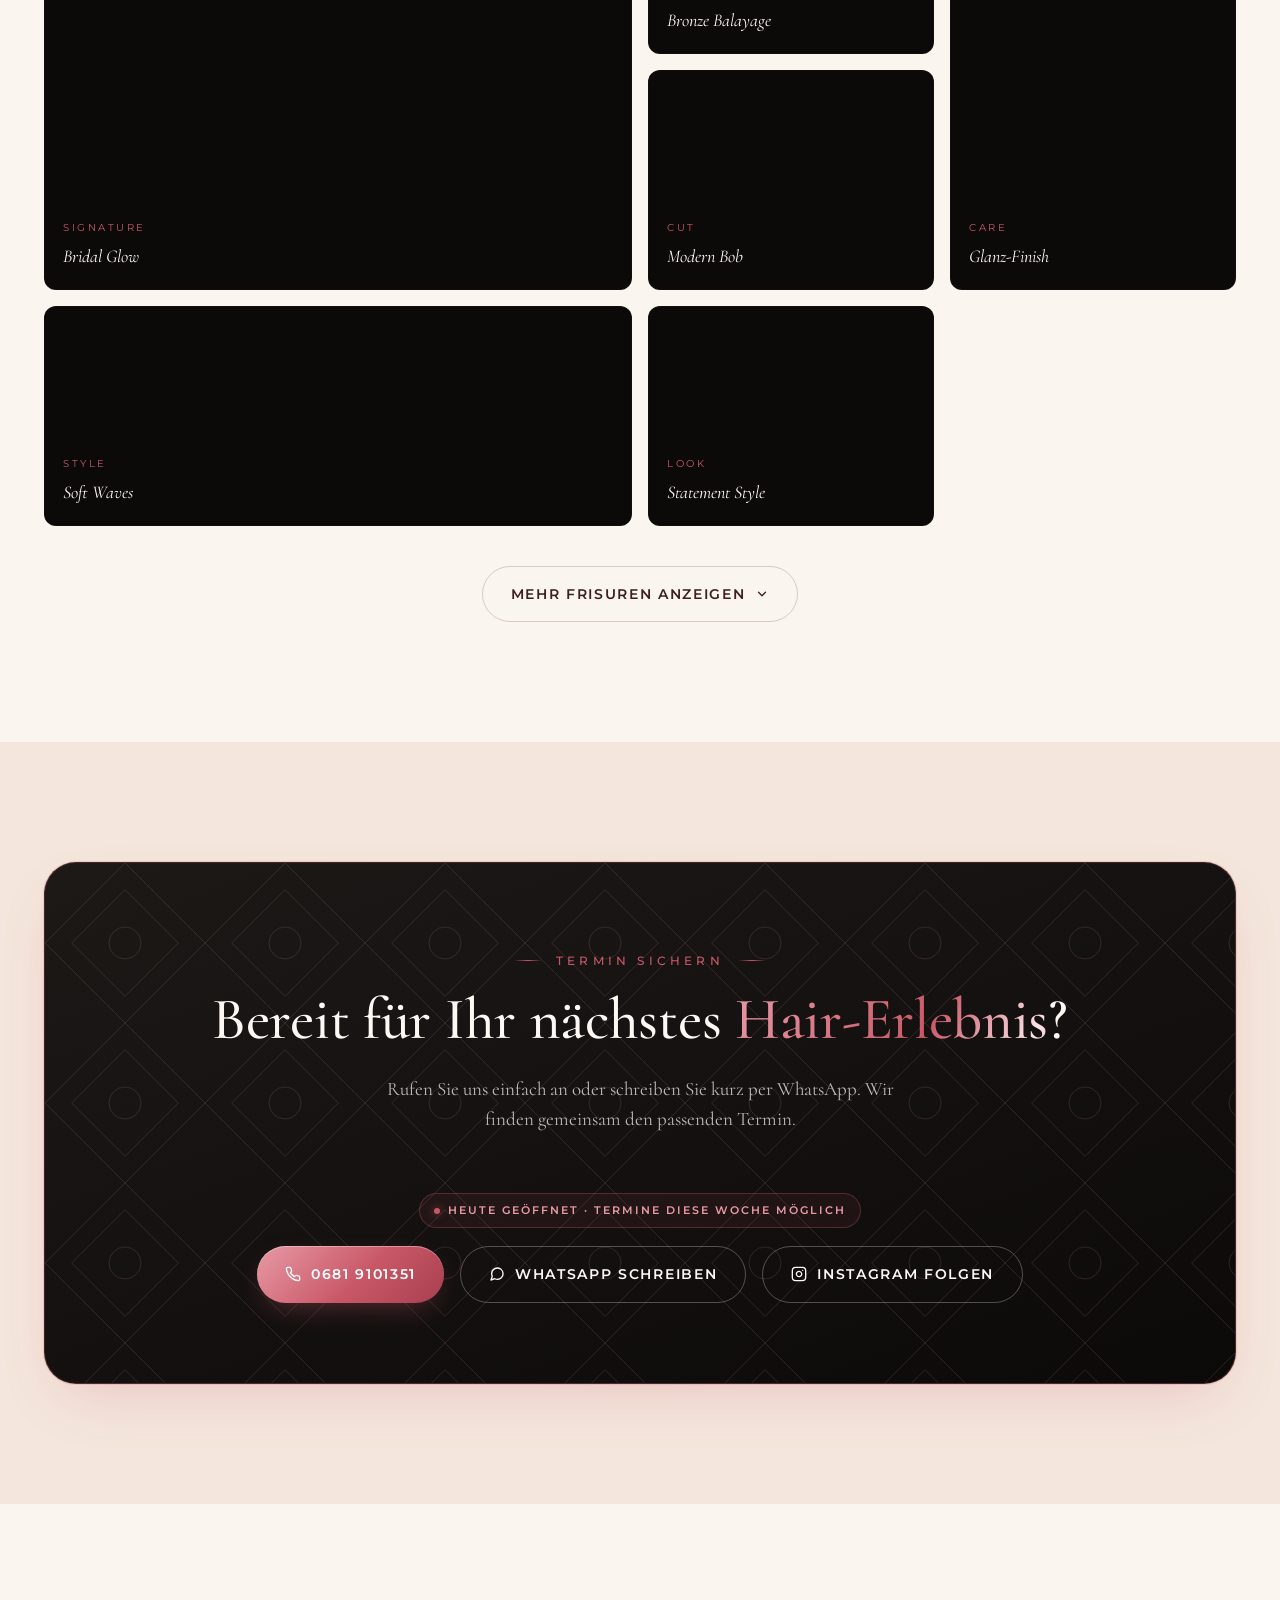
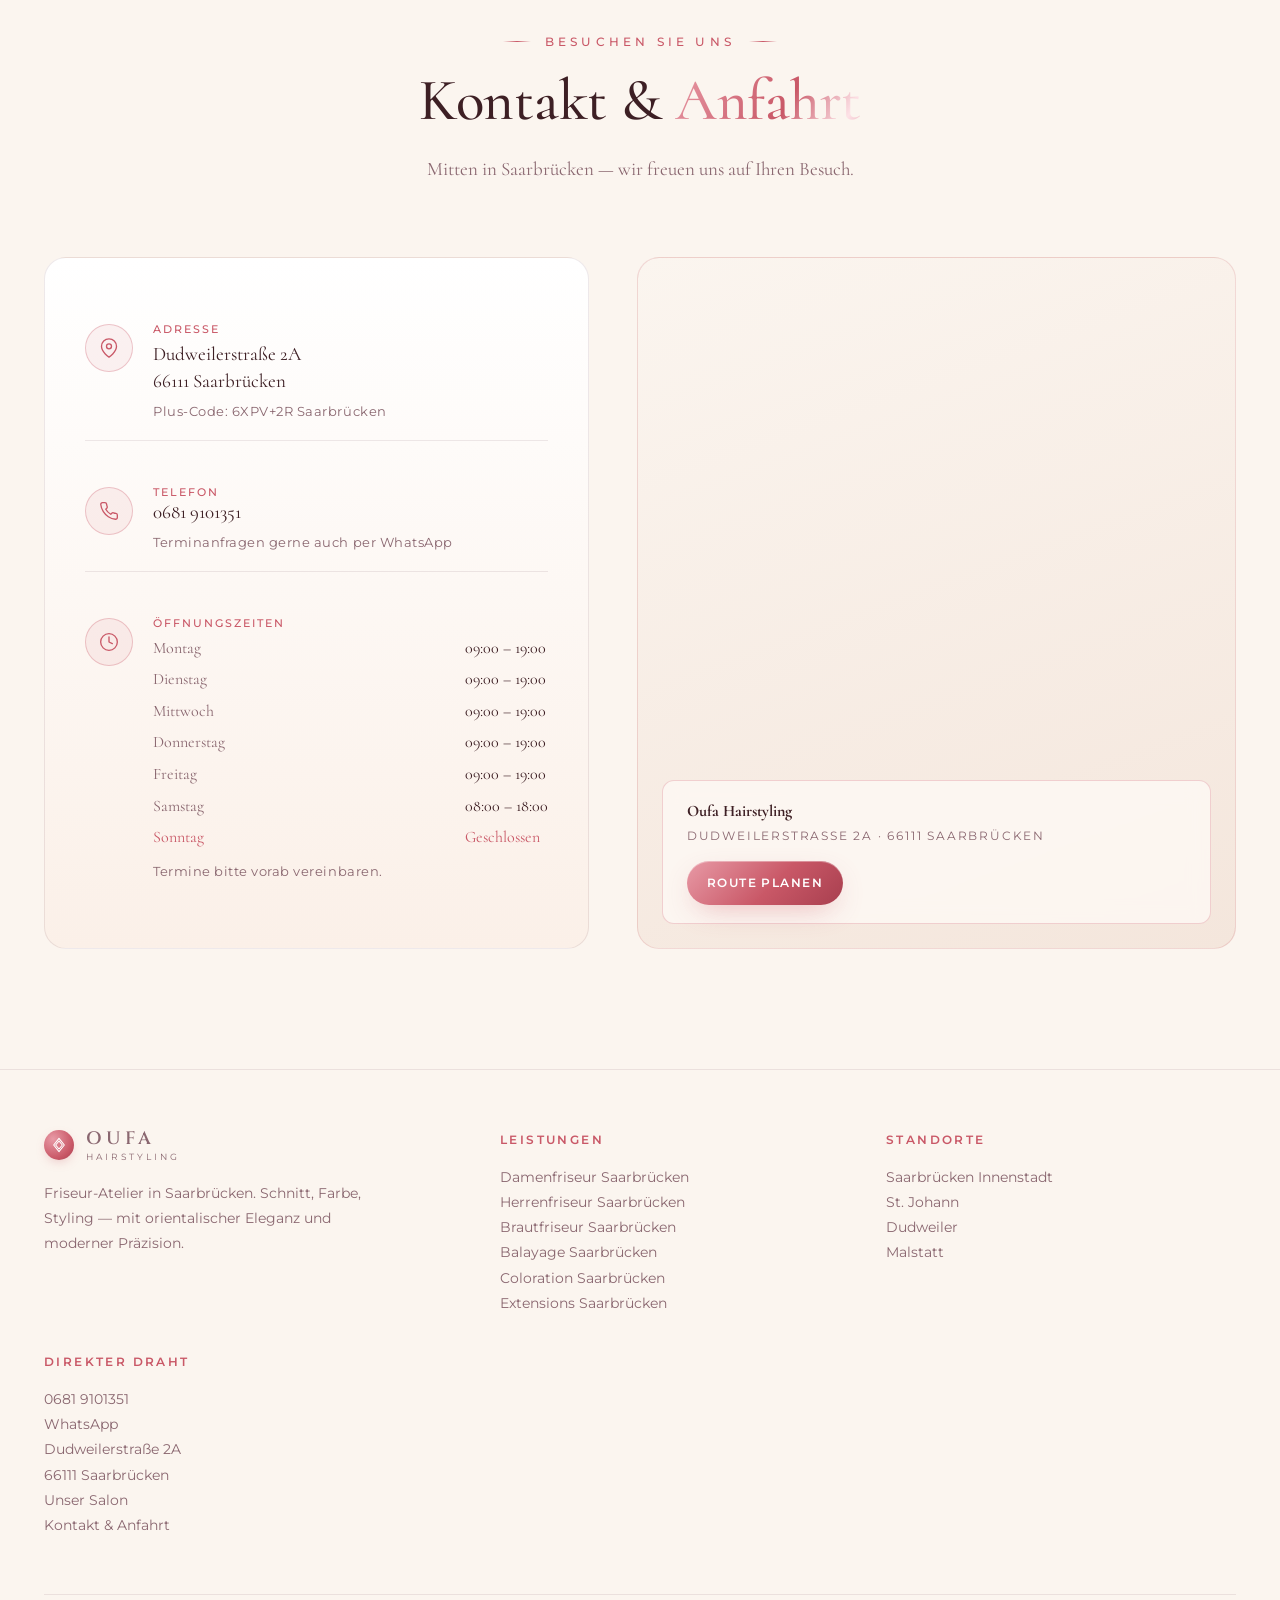
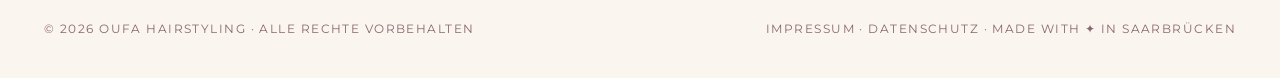
==== commit e3561baf: "revert: remove French Studio disclaimer from hero Co-Authored-By: Claude Opus 4.7 (1M context) <nore" ====
--- a/index.html
+++ b/index.html
@@ -491,59 +491,6 @@
   }
   .menu-toggle:hover { border-color: var(--gold); color: var(--gold); }
 
-  /* ---------- Hero Disclaimer ---------- */
-  .hero-disclaimer {
-    position: relative;
-    z-index: 3;
-    max-width: 980px;
-    margin: 0 auto 40px;
-    padding: 20px 28px;
-    border: 2px solid var(--gold);
-    border-radius: 12px;
-    background: linear-gradient(135deg, rgba(201,88,103,.10), rgba(201,88,103,.04));
-    box-shadow: 0 12px 40px rgba(0,0,0,.35), inset 0 0 0 1px rgba(212,175,55,.25);
-    text-align: center;
-    color: var(--cream);
-    font-family: var(--font-serif);
-  }
-  .hero-disclaimer .badge {
-    display: inline-block;
-    padding: 4px 12px;
-    margin-bottom: 10px;
-    border-radius: 999px;
-    background: var(--gold);
-    color: #1a0f0a;
-    font-family: var(--font-sans);
-    font-size: 11px;
-    letter-spacing: 2px;
-    font-weight: 600;
-    text-transform: uppercase;
-  }
-  .hero-disclaimer strong {
-    display: block;
-    font-size: clamp(22px, 3.4vw, 34px);
-    font-weight: 600;
-    letter-spacing: .3px;
-    line-height: 1.25;
-    margin: 4px 0 8px;
-  }
-  .hero-disclaimer strong u {
-    color: var(--gold);
-    text-decoration-thickness: 3px;
-    text-underline-offset: 4px;
-  }
-  .hero-disclaimer .sub {
-    display: block;
-    font-family: var(--font-sans);
-    font-size: 14px;
-    color: var(--muted);
-    letter-spacing: .3px;
-  }
-  @media (max-width: 760px) {
-    .hero-disclaimer { margin: 0 auto 28px; padding: 16px 18px; }
-    .hero-disclaimer .sub { font-size: 13px; }
-  }
-
   /* ---------- Hero ---------- */
   .hero {
     position: relative;
@@ -1957,11 +1904,6 @@
   <span class="arabesque-corner tl" aria-hidden="true"></span>
   <span class="arabesque-corner br" aria-hidden="true"></span>
   <div class="container">
-    <div class="hero-disclaimer" role="note" aria-label="Hinweis">
-      <span class="badge">Wichtiger Hinweis</span>
-      <strong>Wir sind <u>NICHT</u> French Studio.</strong>
-      <span class="sub">Oufa Hairstyling ist ein eigenständiger Salon in der Dudweilerstraße 2A, Saarbrücken. Bitte nicht verwechseln.</span>
-    </div>
     <div class="hero-grid">
       <div class="reveal">
         <span class="eyebrow">Friseur-Atelier · Saarbrücken</span>
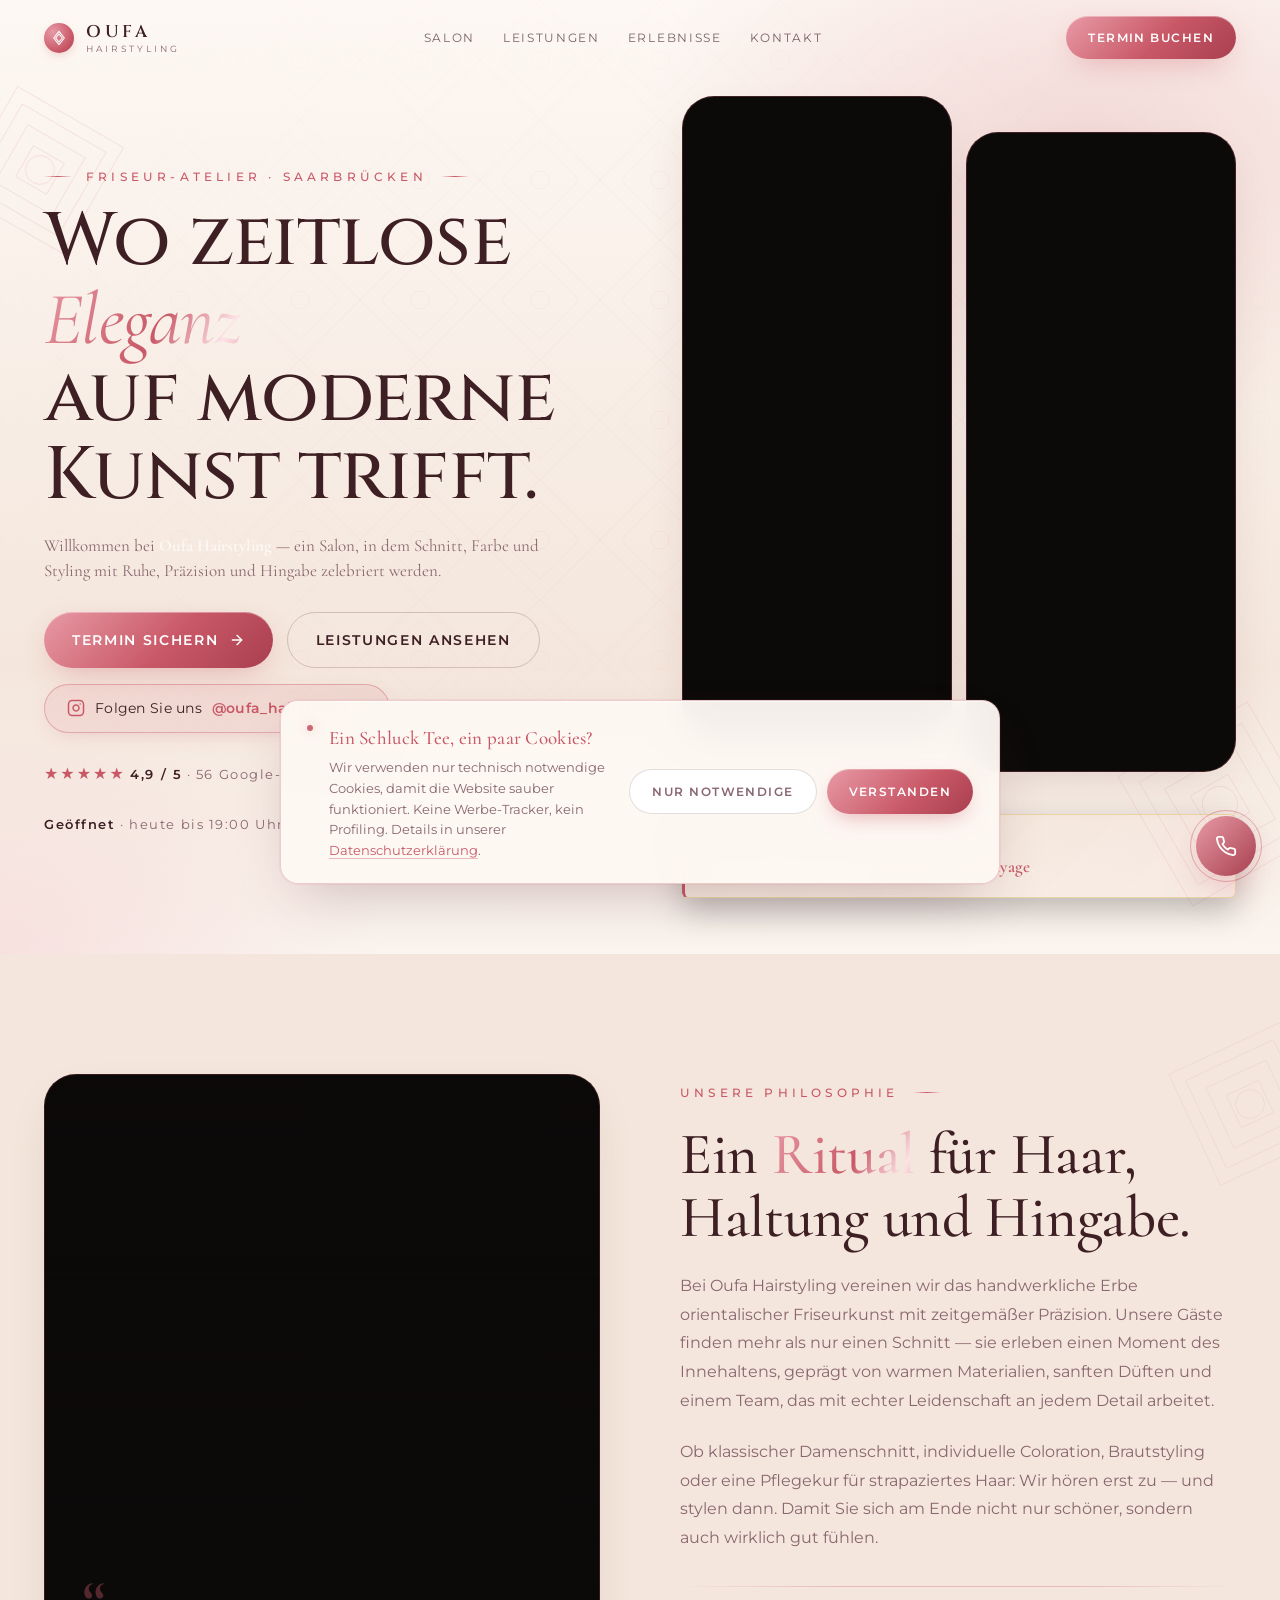
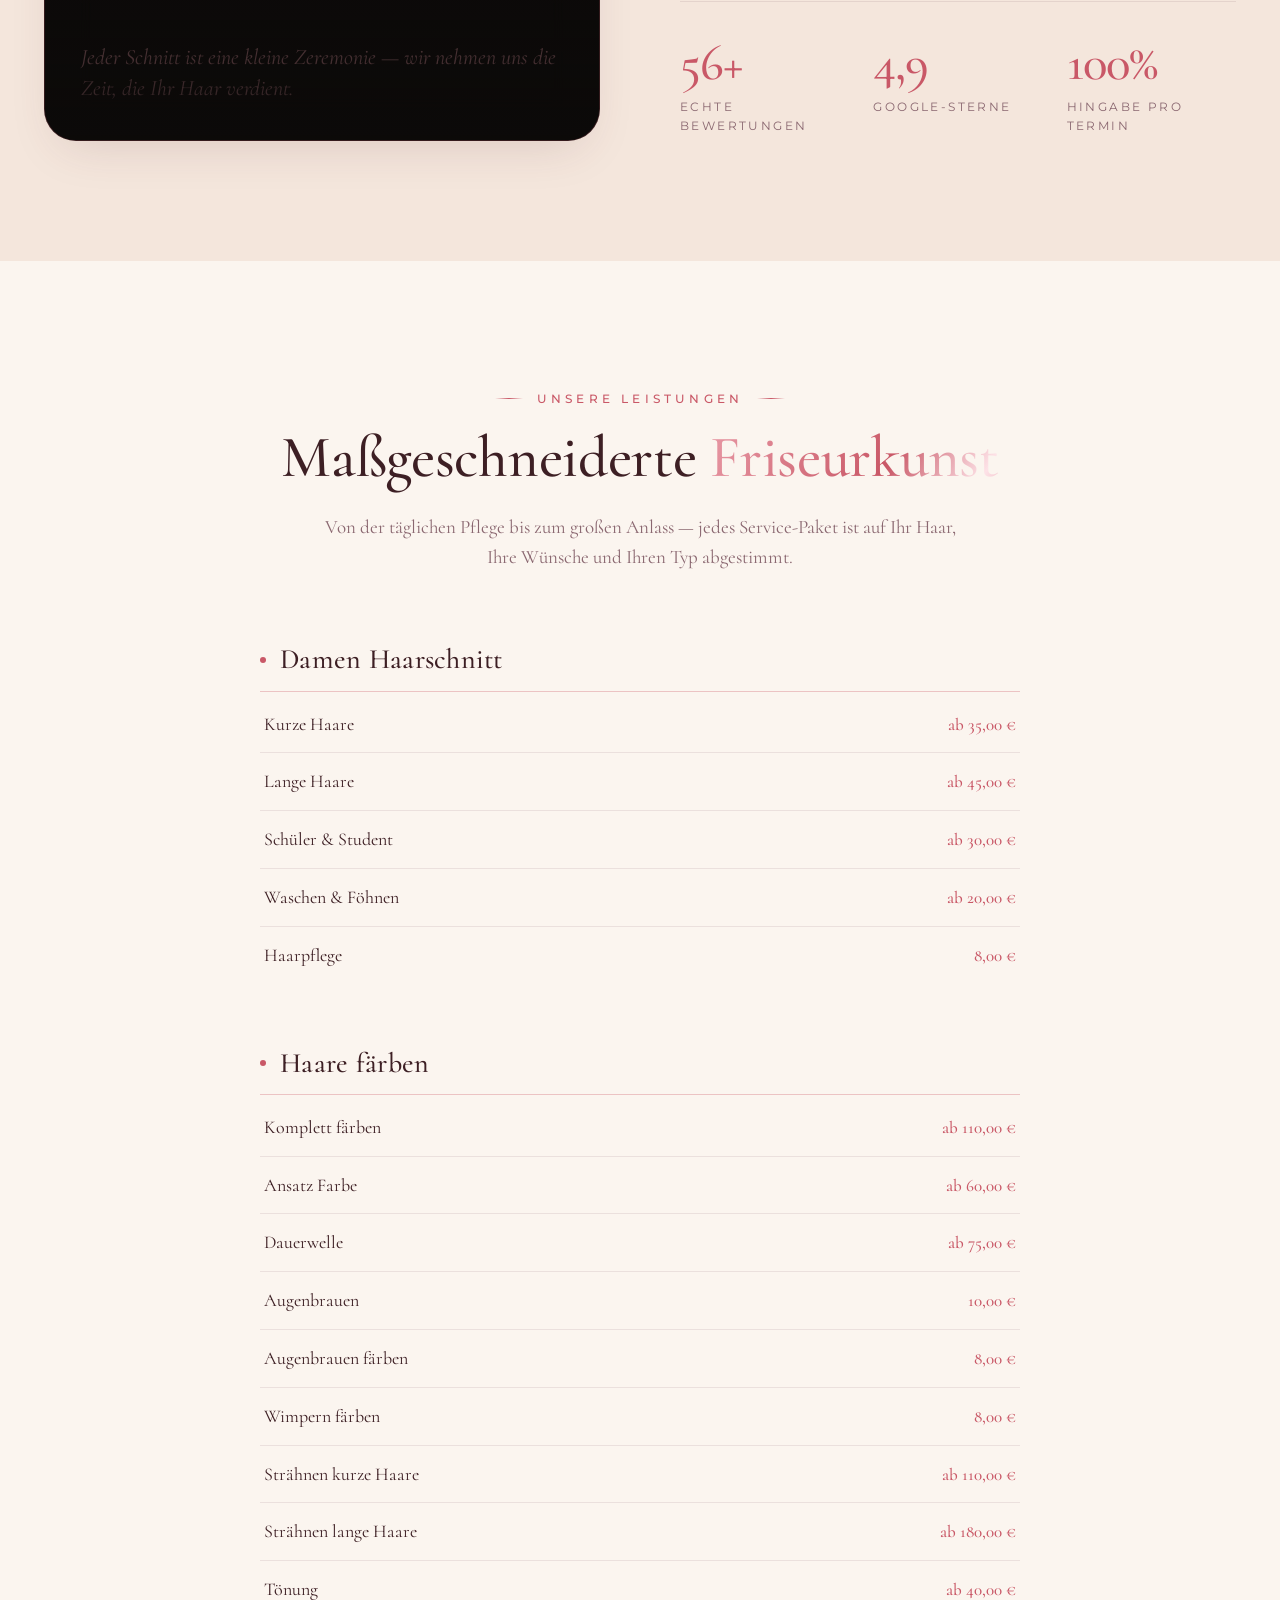
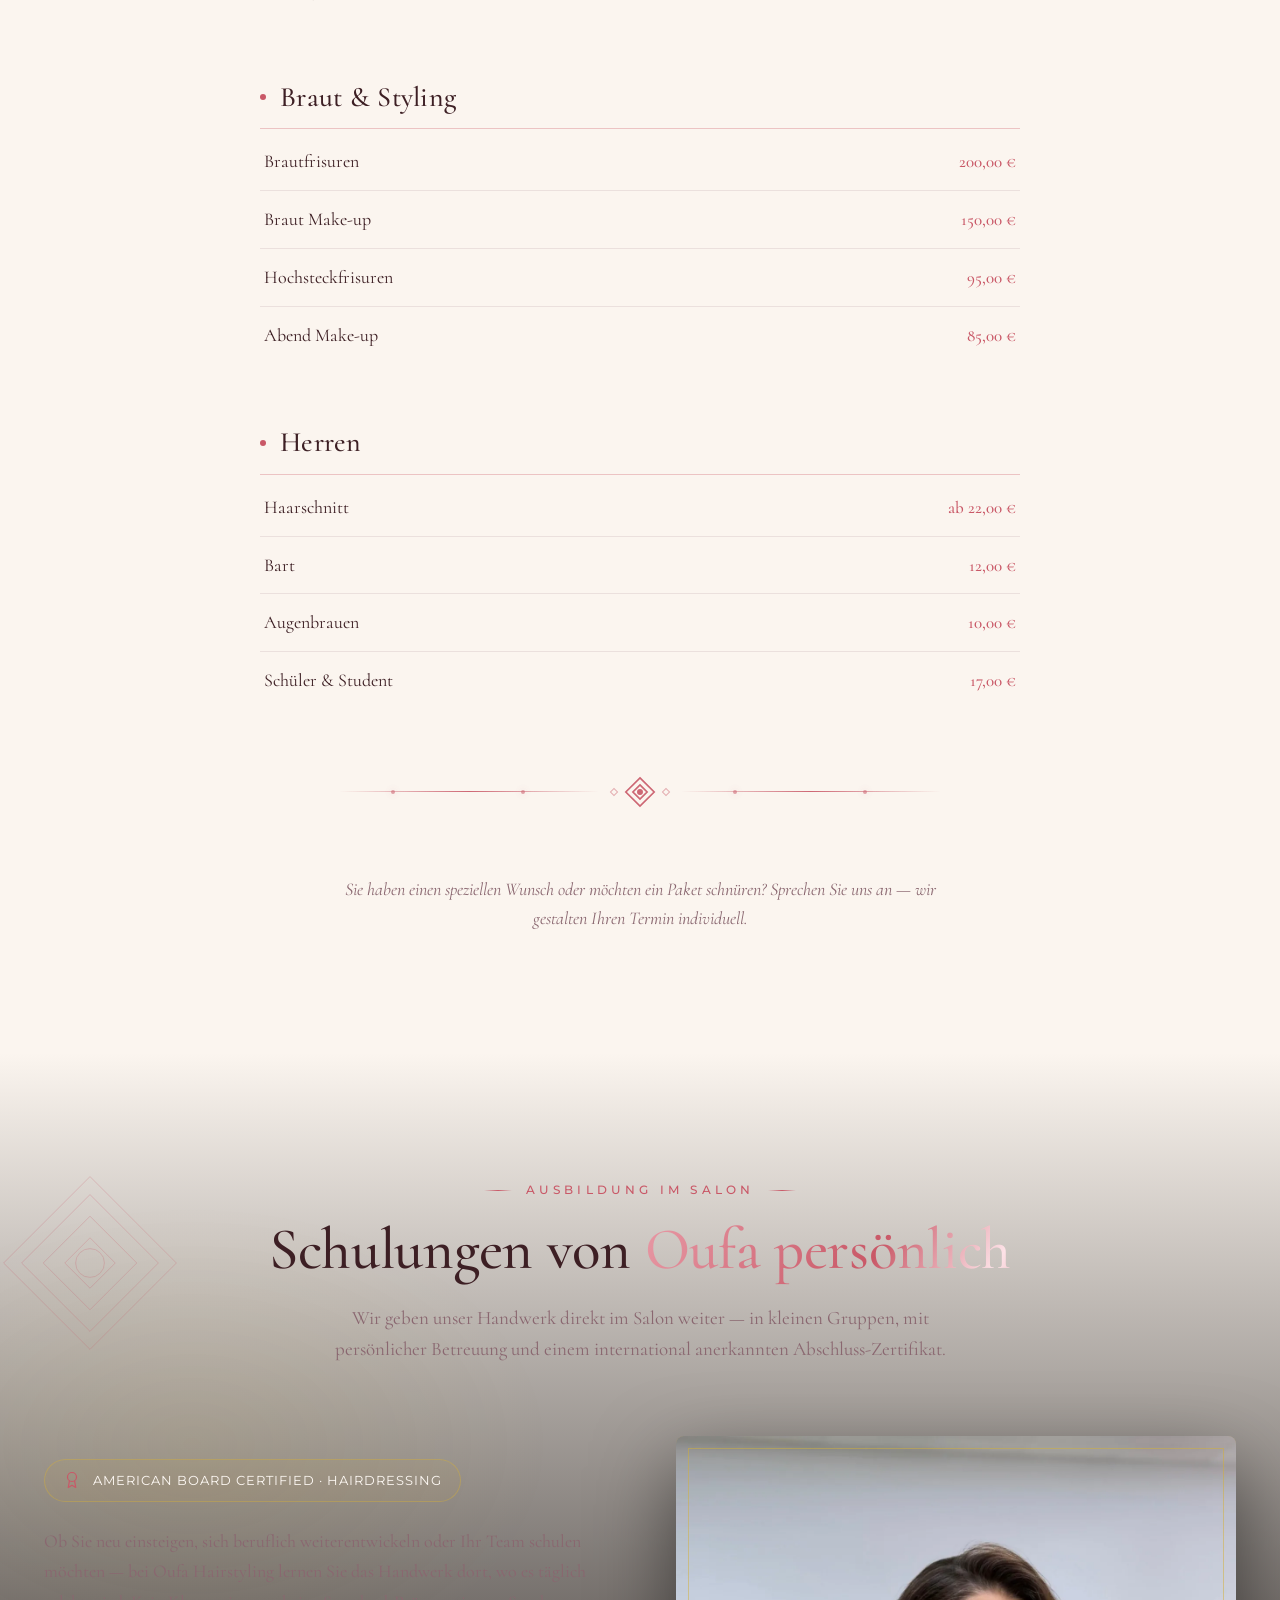
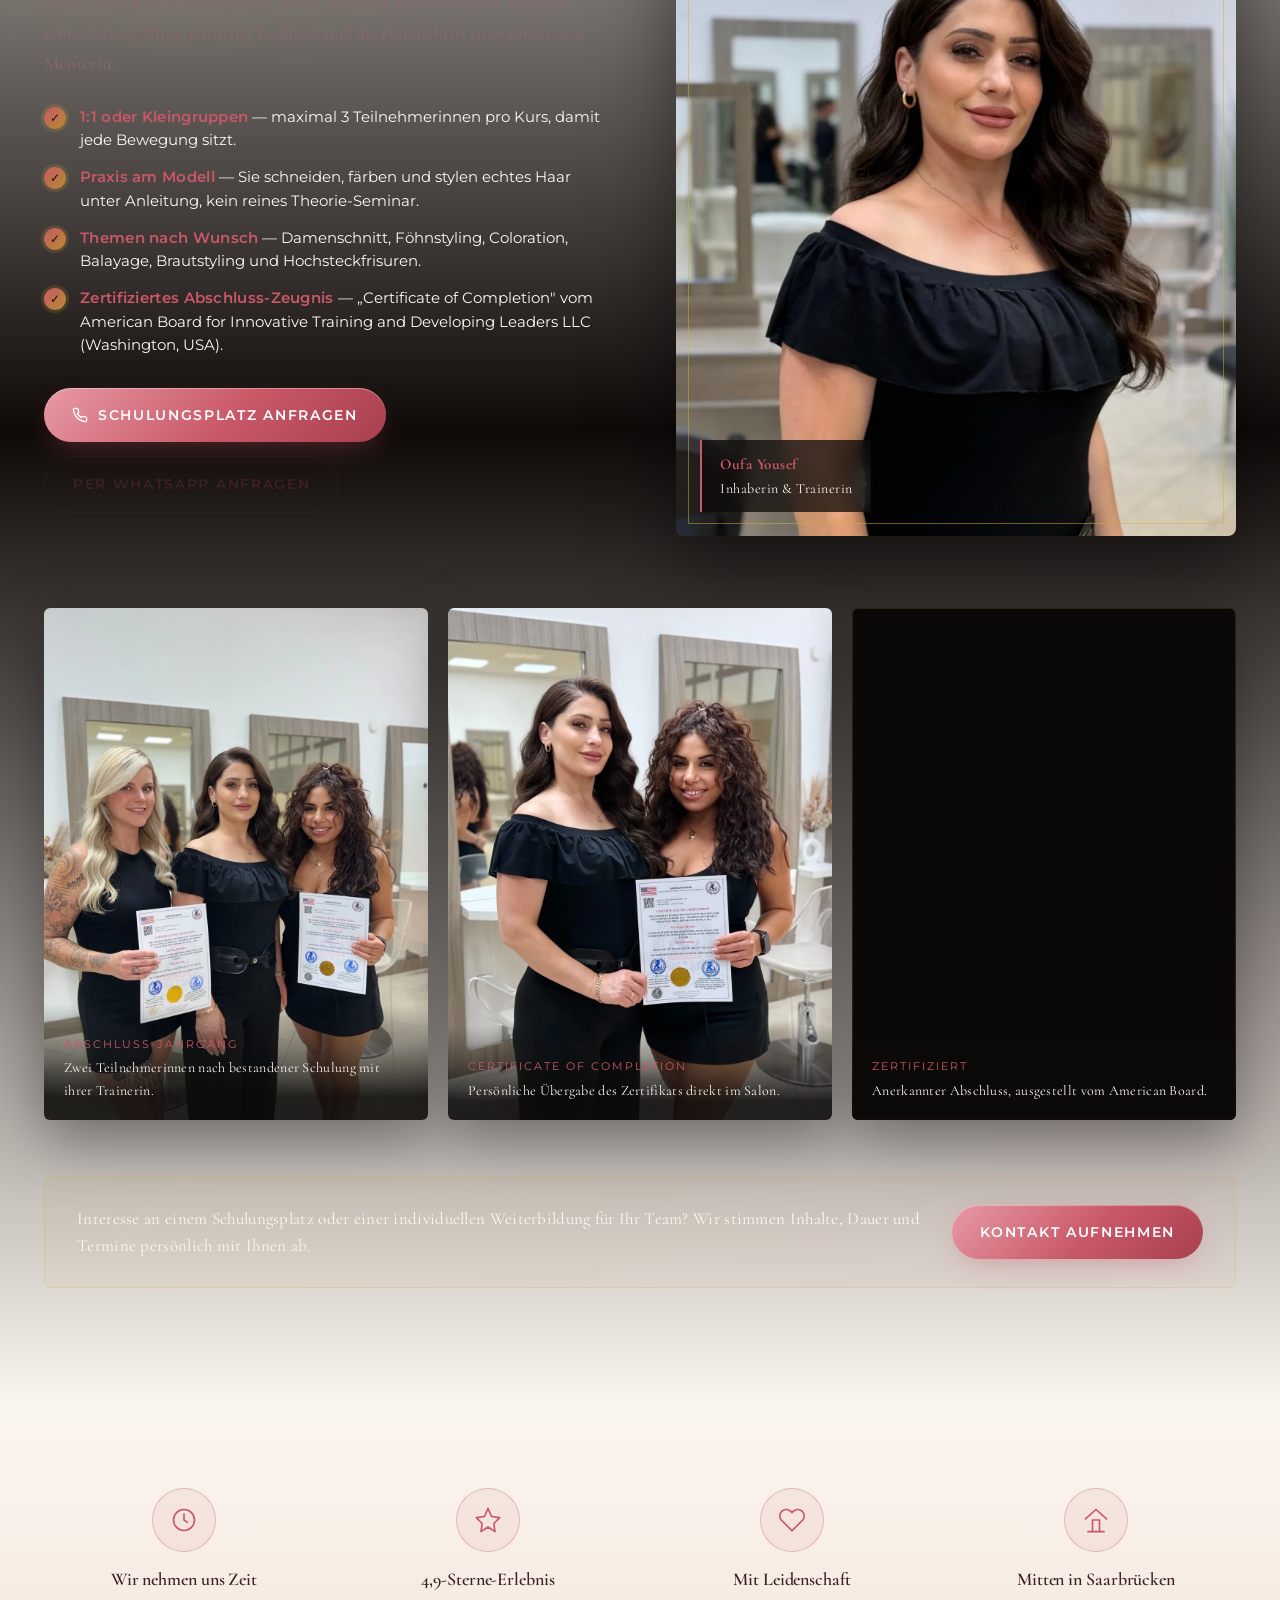
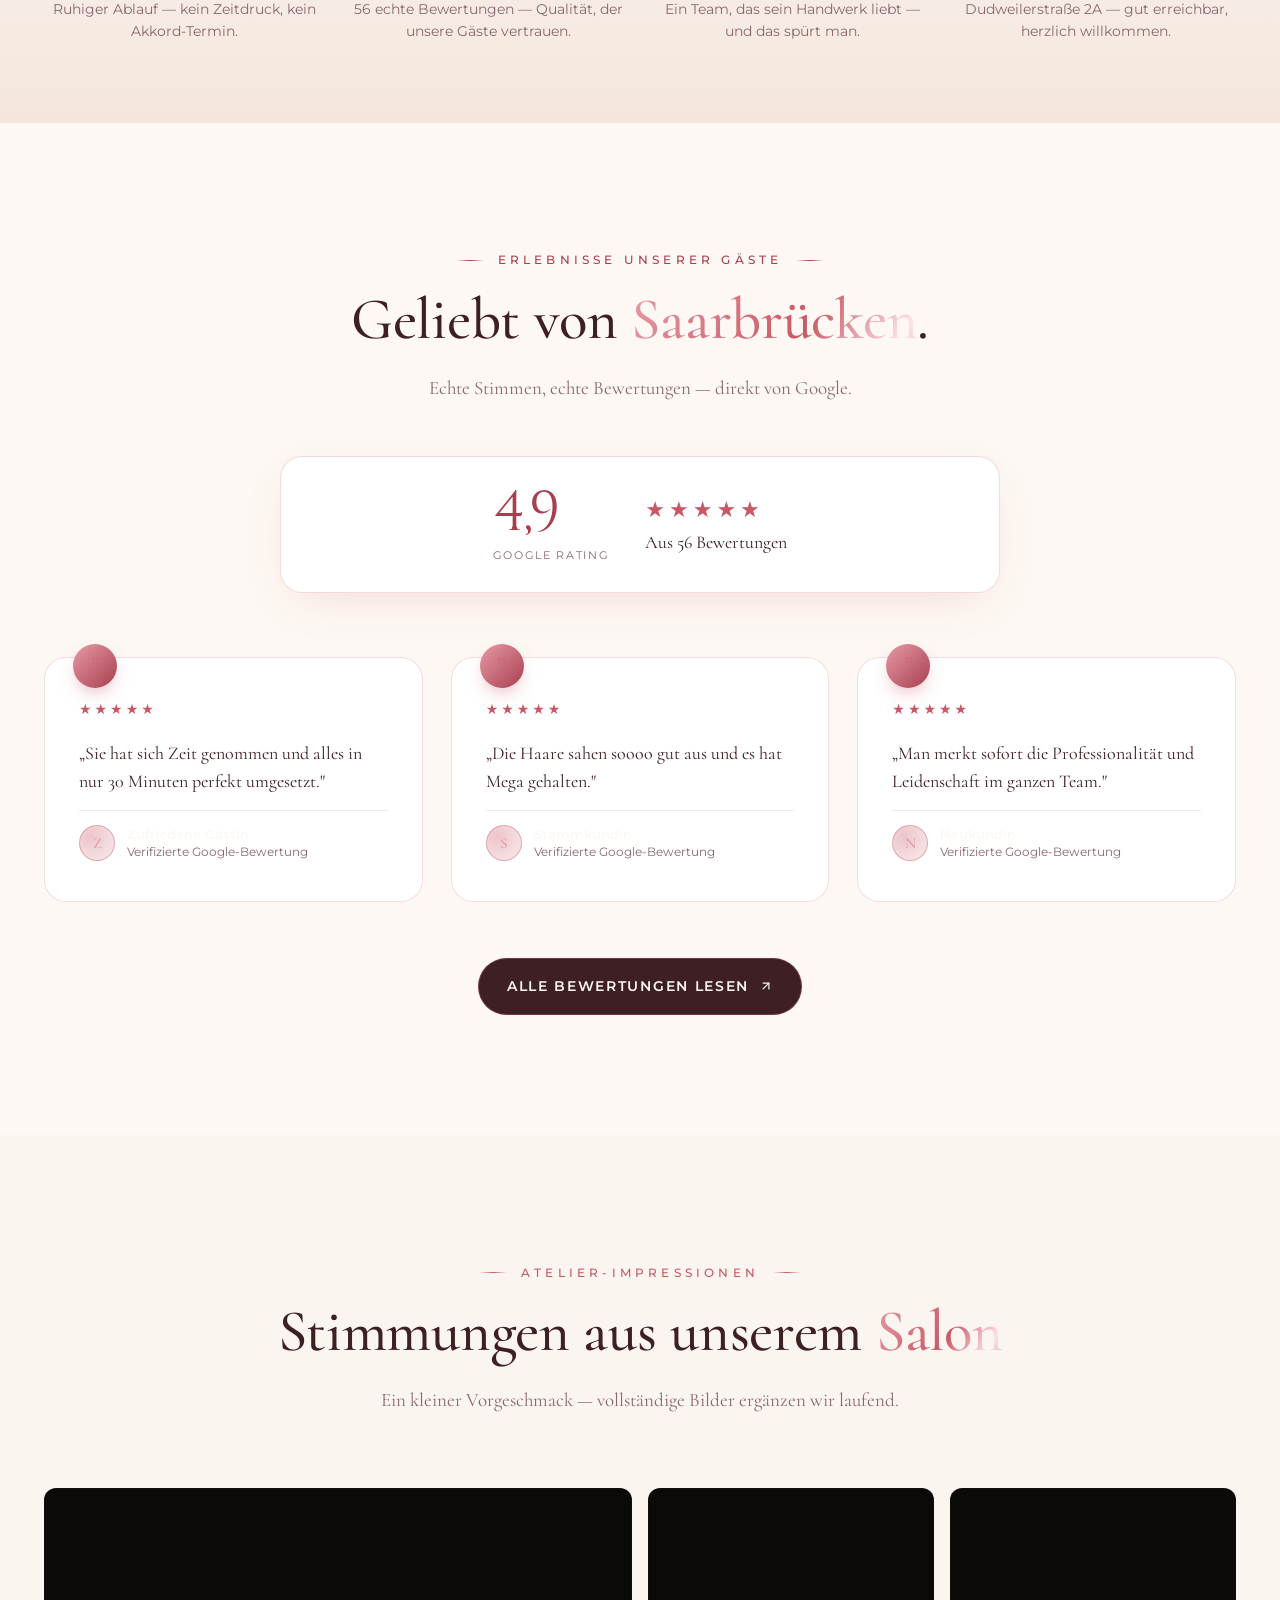
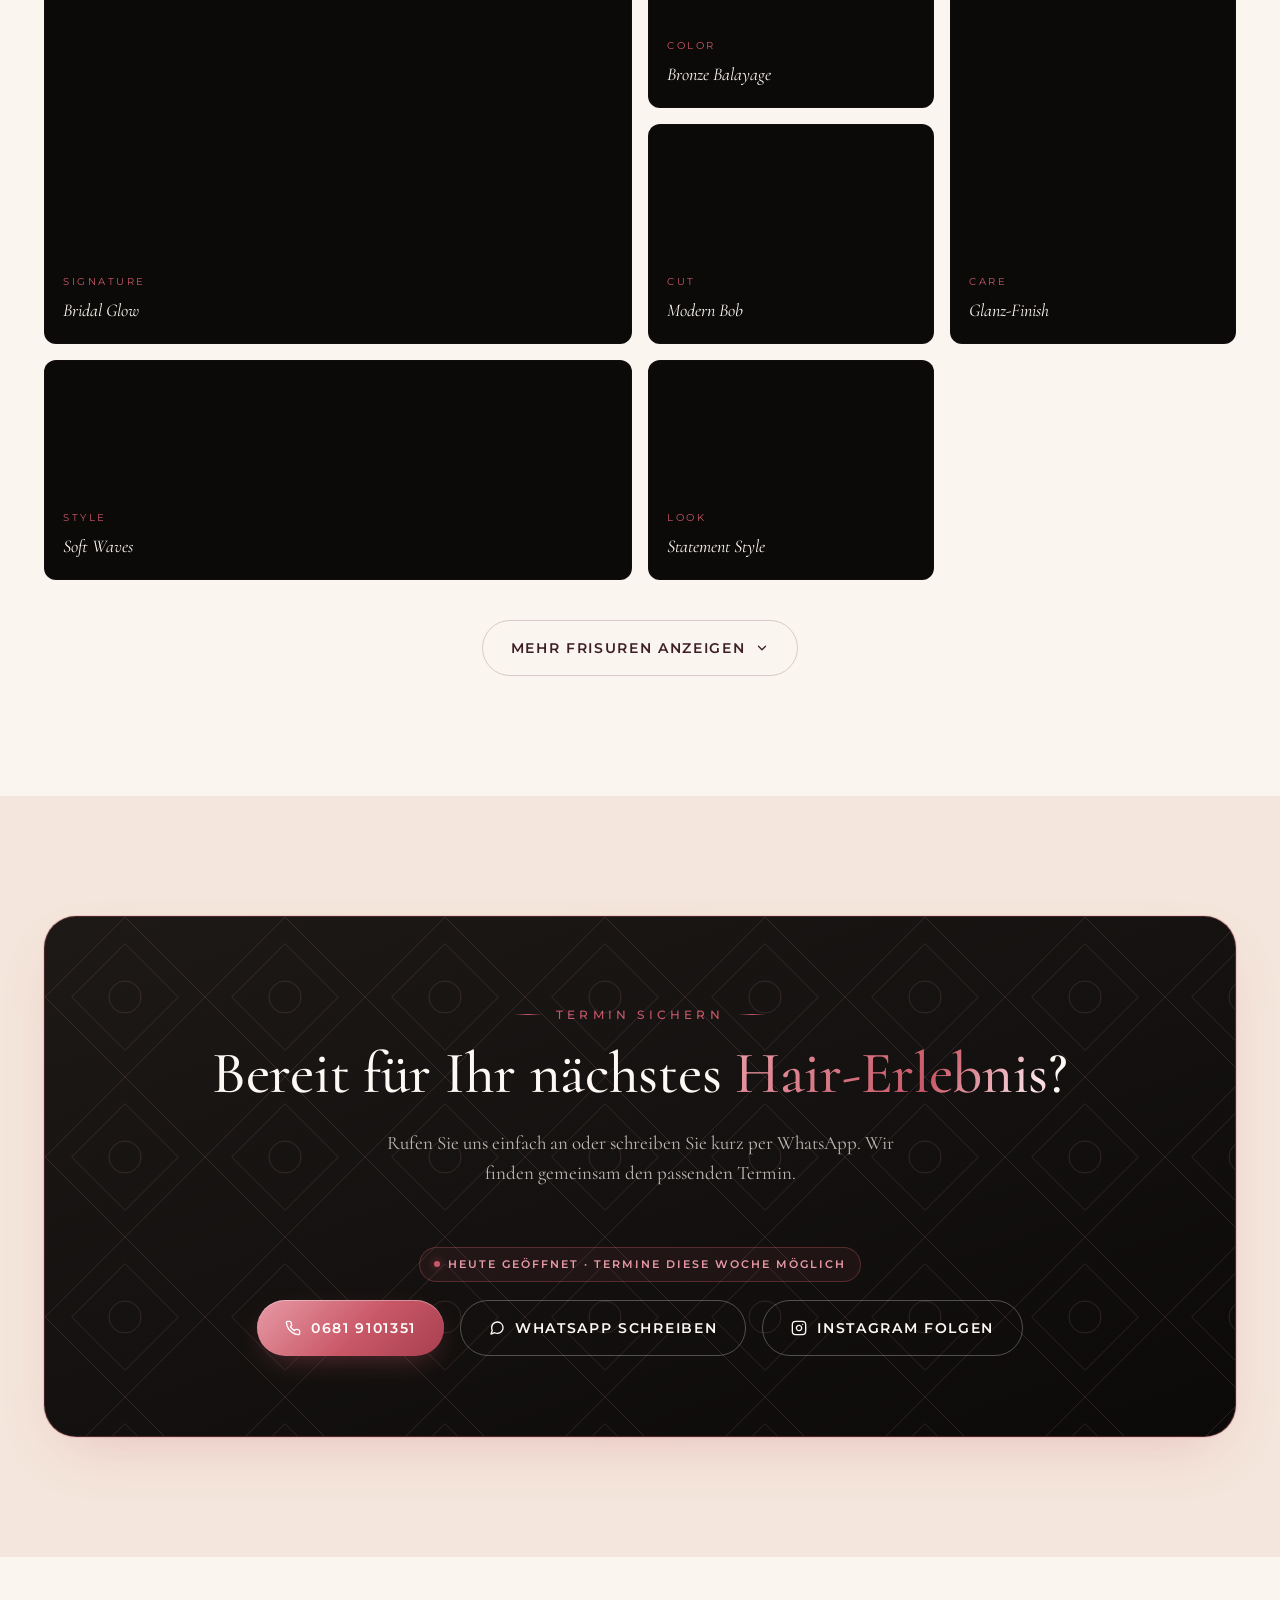
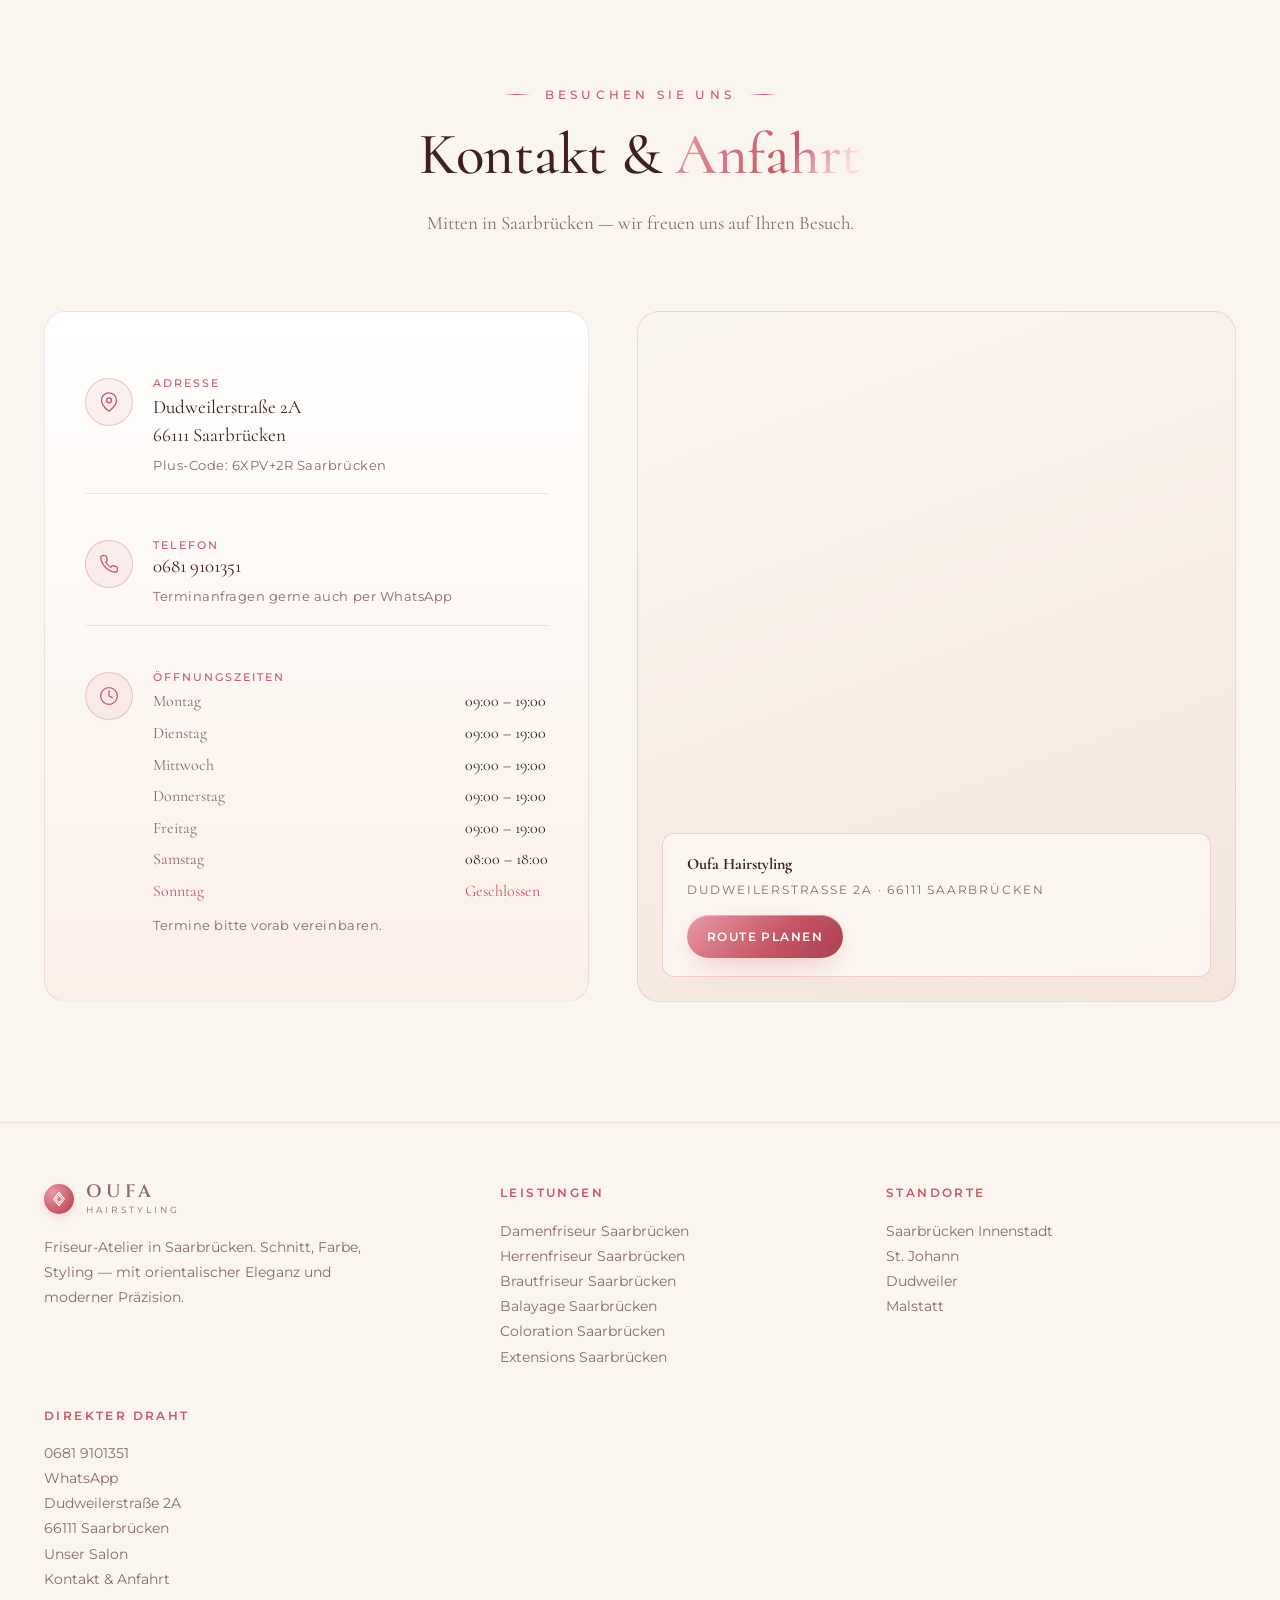
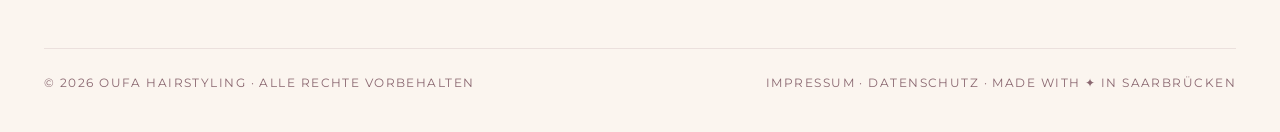
==== commit bbb0ce3f: "feat: add specialization note under hero images (Bräute & Balayage) Co-Authored-By: Claude Opus 4.7 " ====
--- a/index.html
+++ b/index.html
@@ -657,6 +657,40 @@
   }
   .hero-img-2 { margin-top: 36px; }
 
+  /* ---------- Hero specialization note ---------- */
+  .hero-note {
+    grid-column: 1 / -1;
+    margin-top: 28px;
+    padding: 18px 24px;
+    border: 1px solid rgba(212,175,55,.35);
+    border-left: 3px solid var(--gold);
+    border-radius: 6px;
+    background: linear-gradient(135deg, rgba(212,175,55,.07), rgba(201,88,103,.04));
+    box-shadow: 0 12px 32px rgba(0,0,0,.25);
+    text-align: left;
+  }
+  .hero-note-eyebrow {
+    display: block;
+    color: var(--gold);
+    font-family: var(--font-sans);
+    font-size: 10px;
+    letter-spacing: 3px;
+    text-transform: uppercase;
+    margin-bottom: 6px;
+  }
+  .hero-note p {
+    margin: 0;
+    color: var(--cream);
+    font-family: var(--font-serif);
+    font-size: 17px;
+    line-height: 1.4;
+    letter-spacing: .3px;
+  }
+  .hero-note p strong {
+    color: var(--gold);
+    font-weight: 600;
+  }
+
   /* ---------- Hero Instagram pill ---------- */
   .hero-insta {
     display: inline-flex;
@@ -1944,6 +1978,10 @@
       <div class="hero-images reveal" aria-hidden="true">
         <div class="hero-img hero-img-1" style="background-image:url('https://i.ibb.co/q4QvGqs/DE8-F4-D27-2-A5-E-40-EE-9-E8-A-D3-AD22189650.jpg');"></div>
         <div class="hero-img hero-img-2" style="background-image:url('https://i.ibb.co/Wvm3nTdF/IMG-2182.avif');"></div>
+        <div class="hero-note reveal" role="note">
+          <span class="hero-note-eyebrow">Unsere Spezialisierung</span>
+          <p>Wir sind spezialisiert auf <strong>Bräute</strong> und <strong>Balayage</strong>.</p>
+        </div>
       </div>
     </div>
   </div>
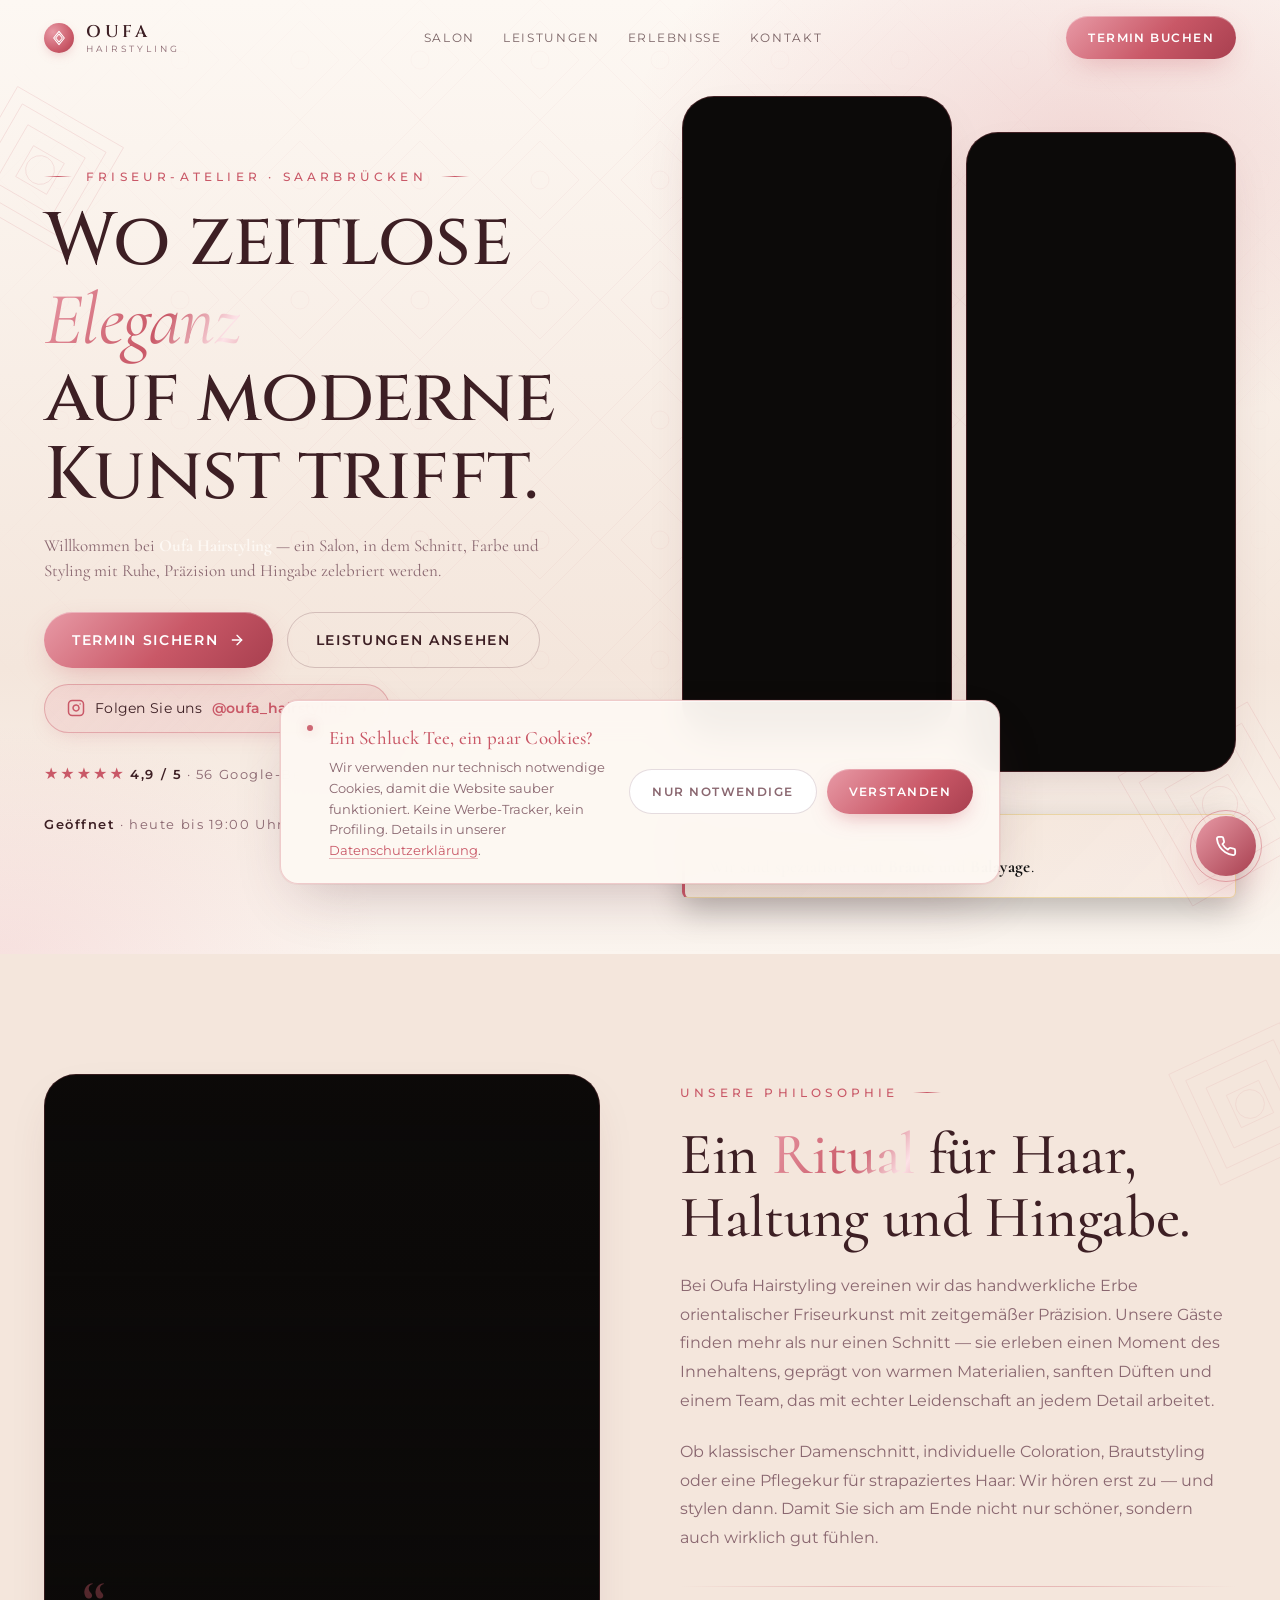
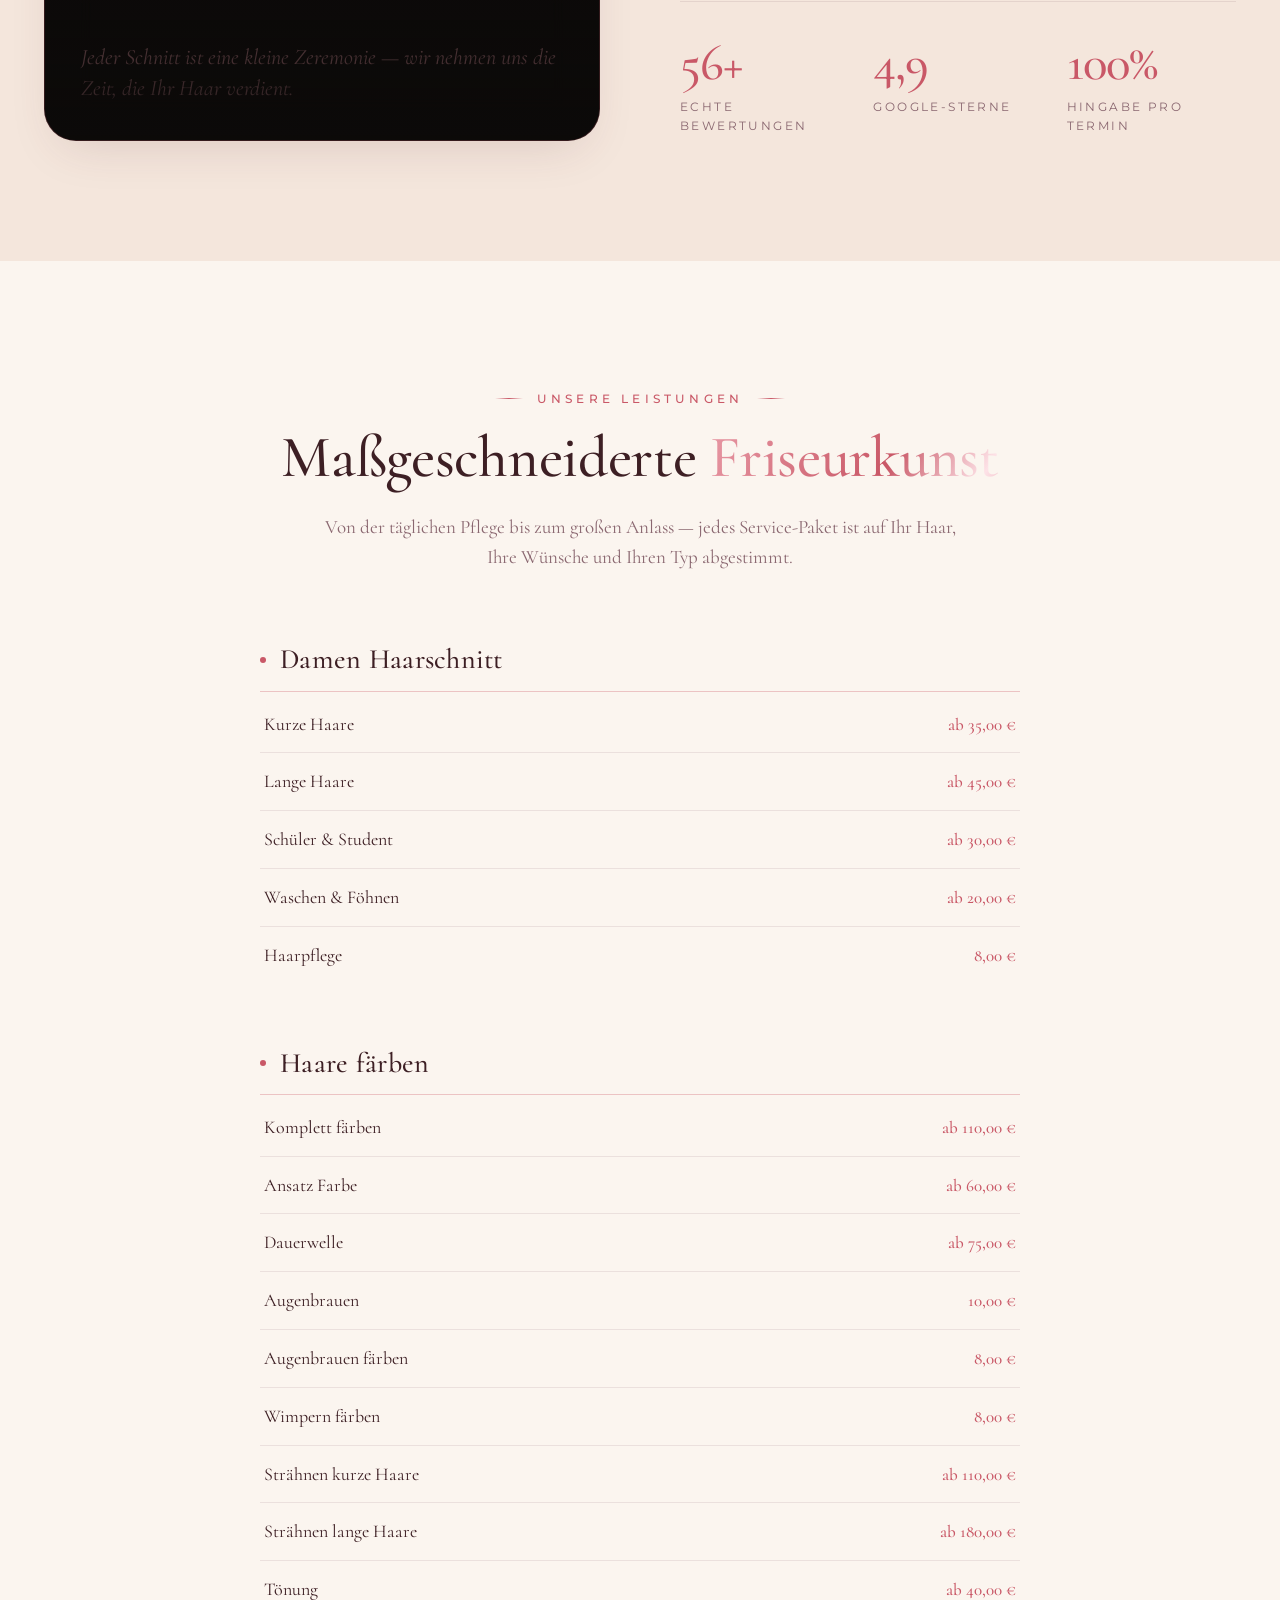
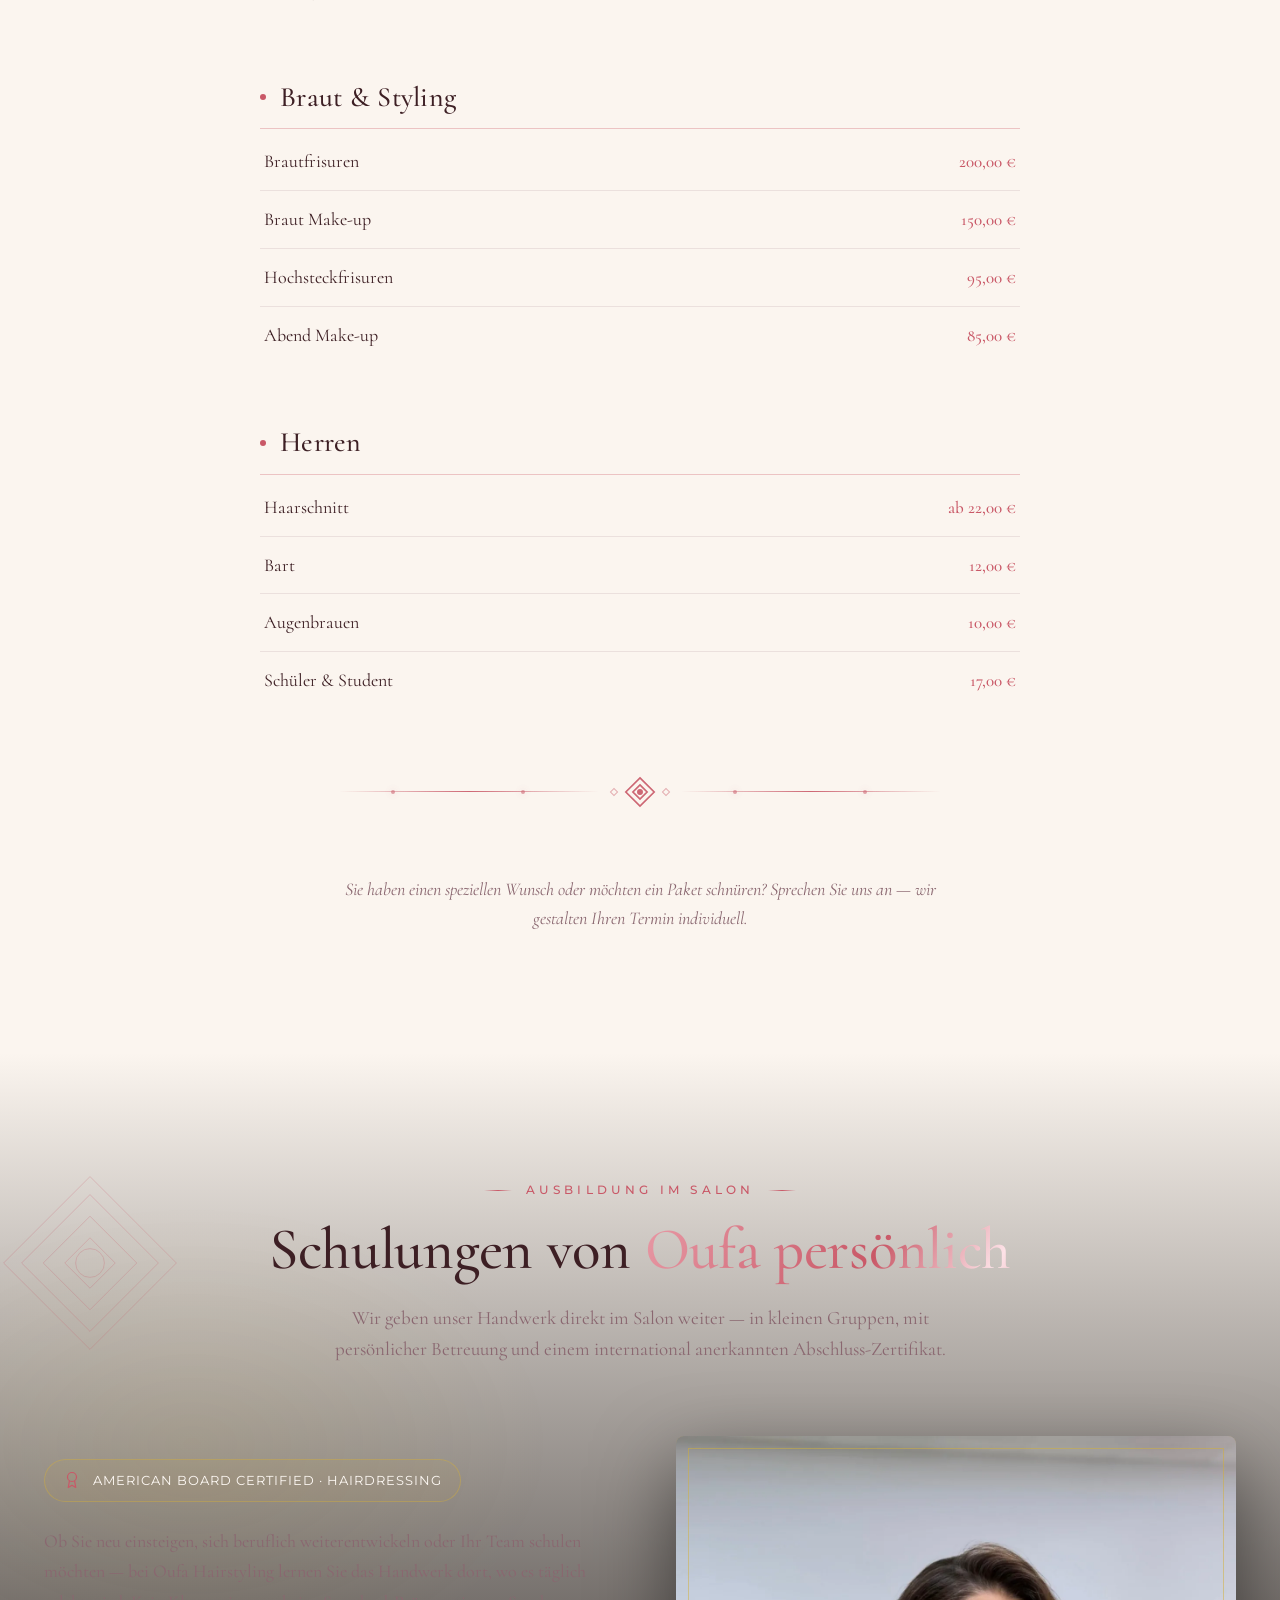
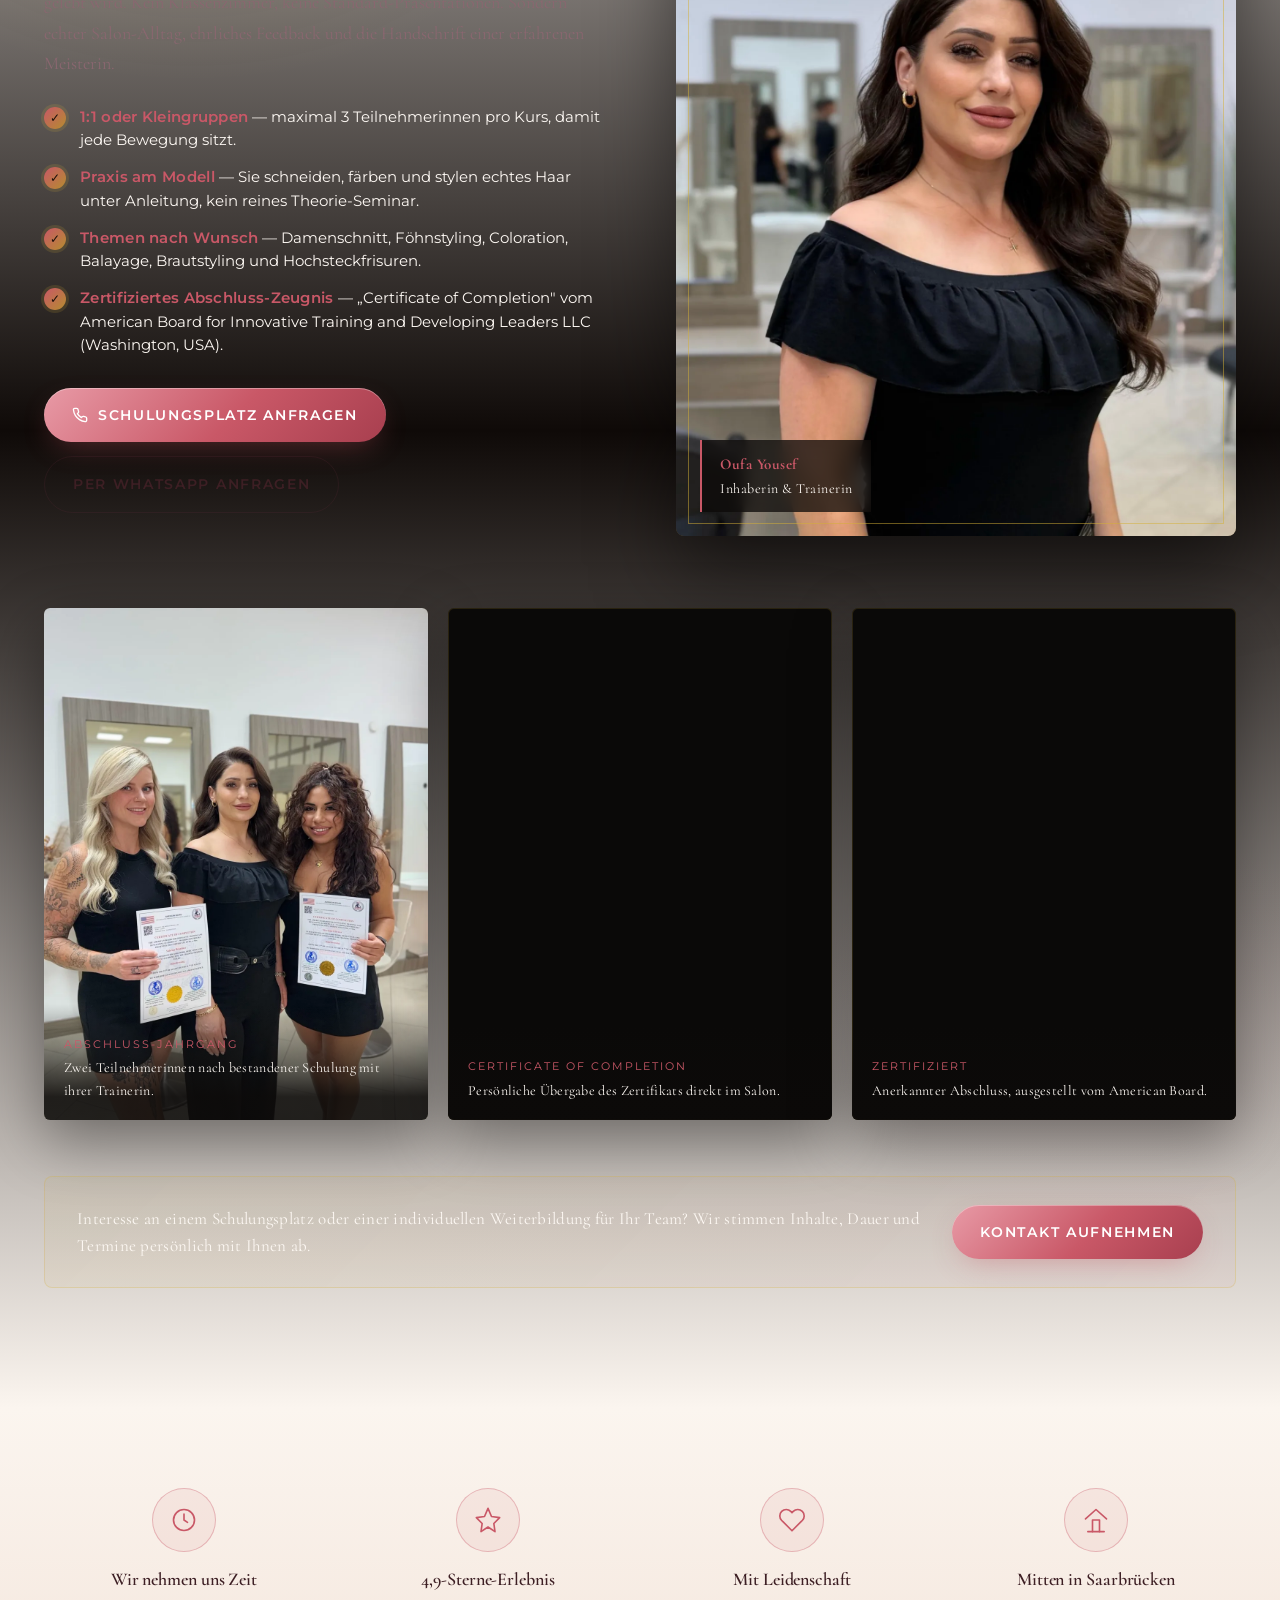
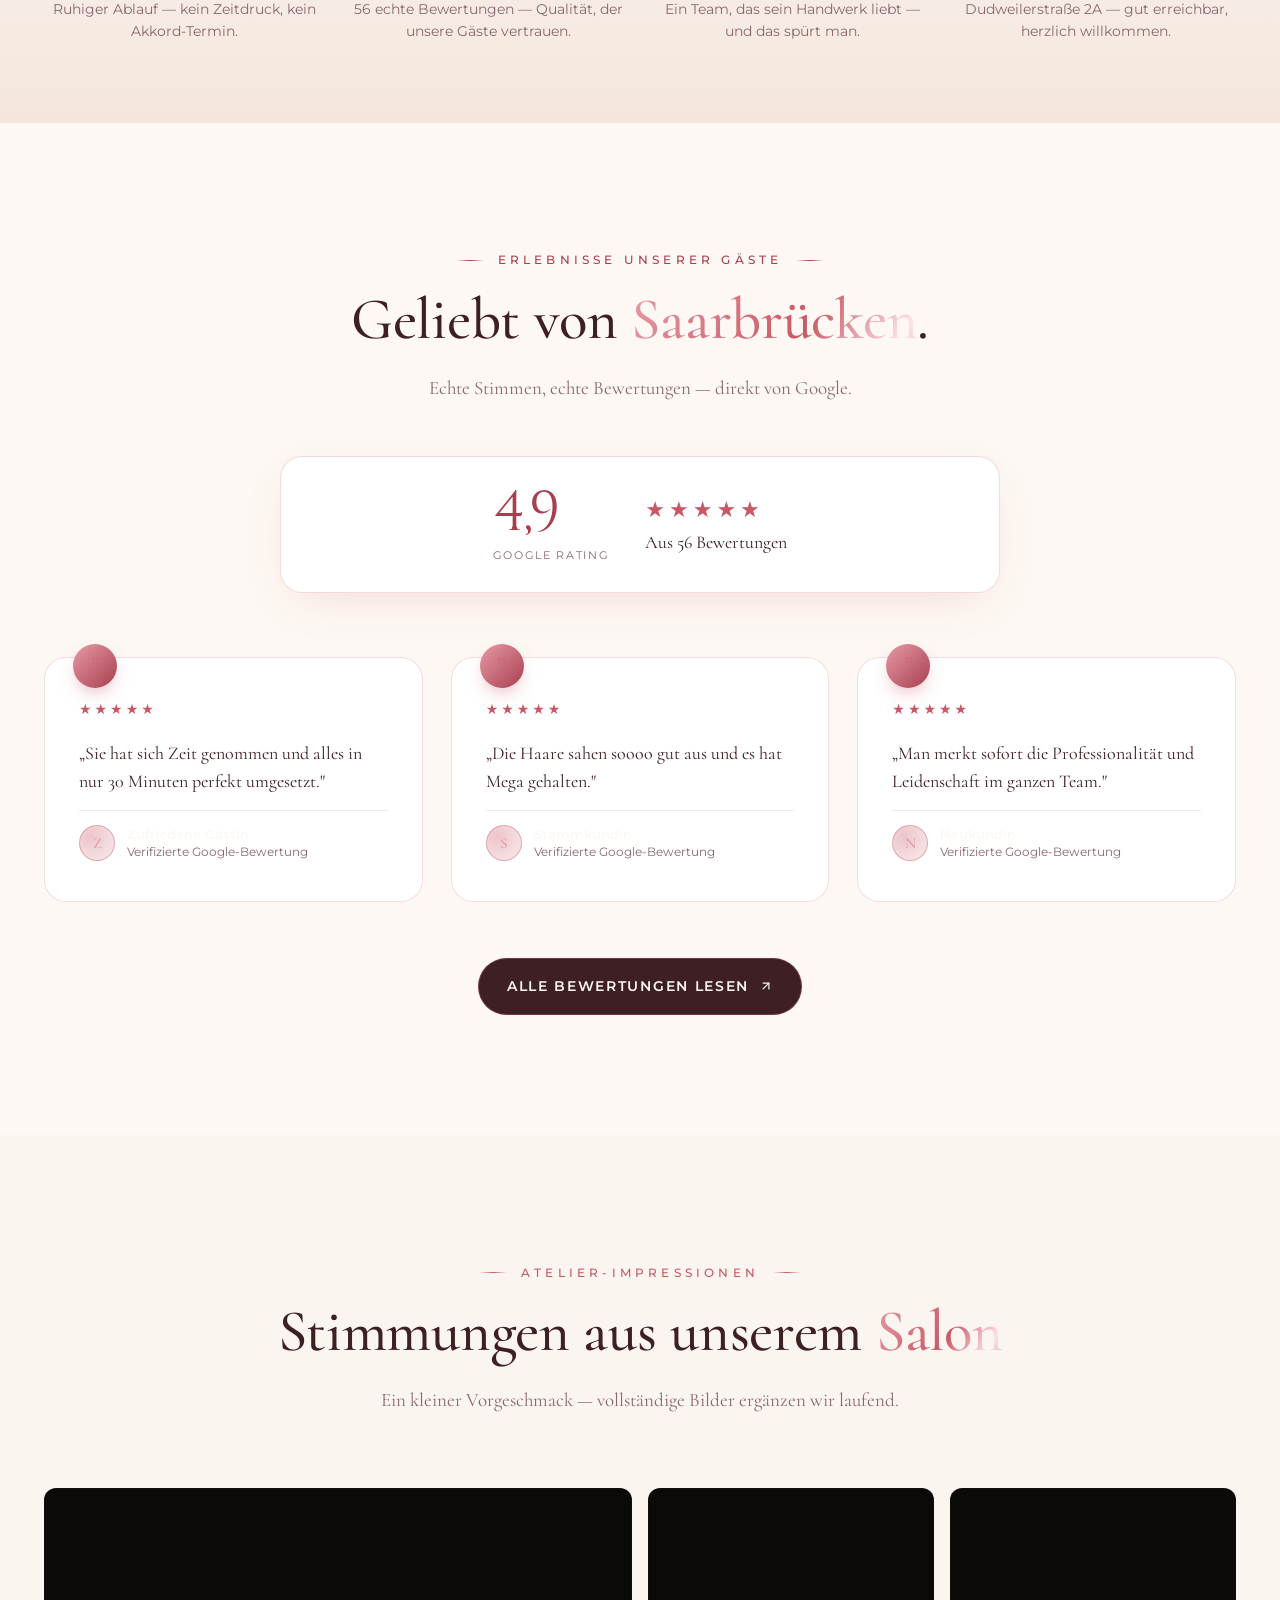
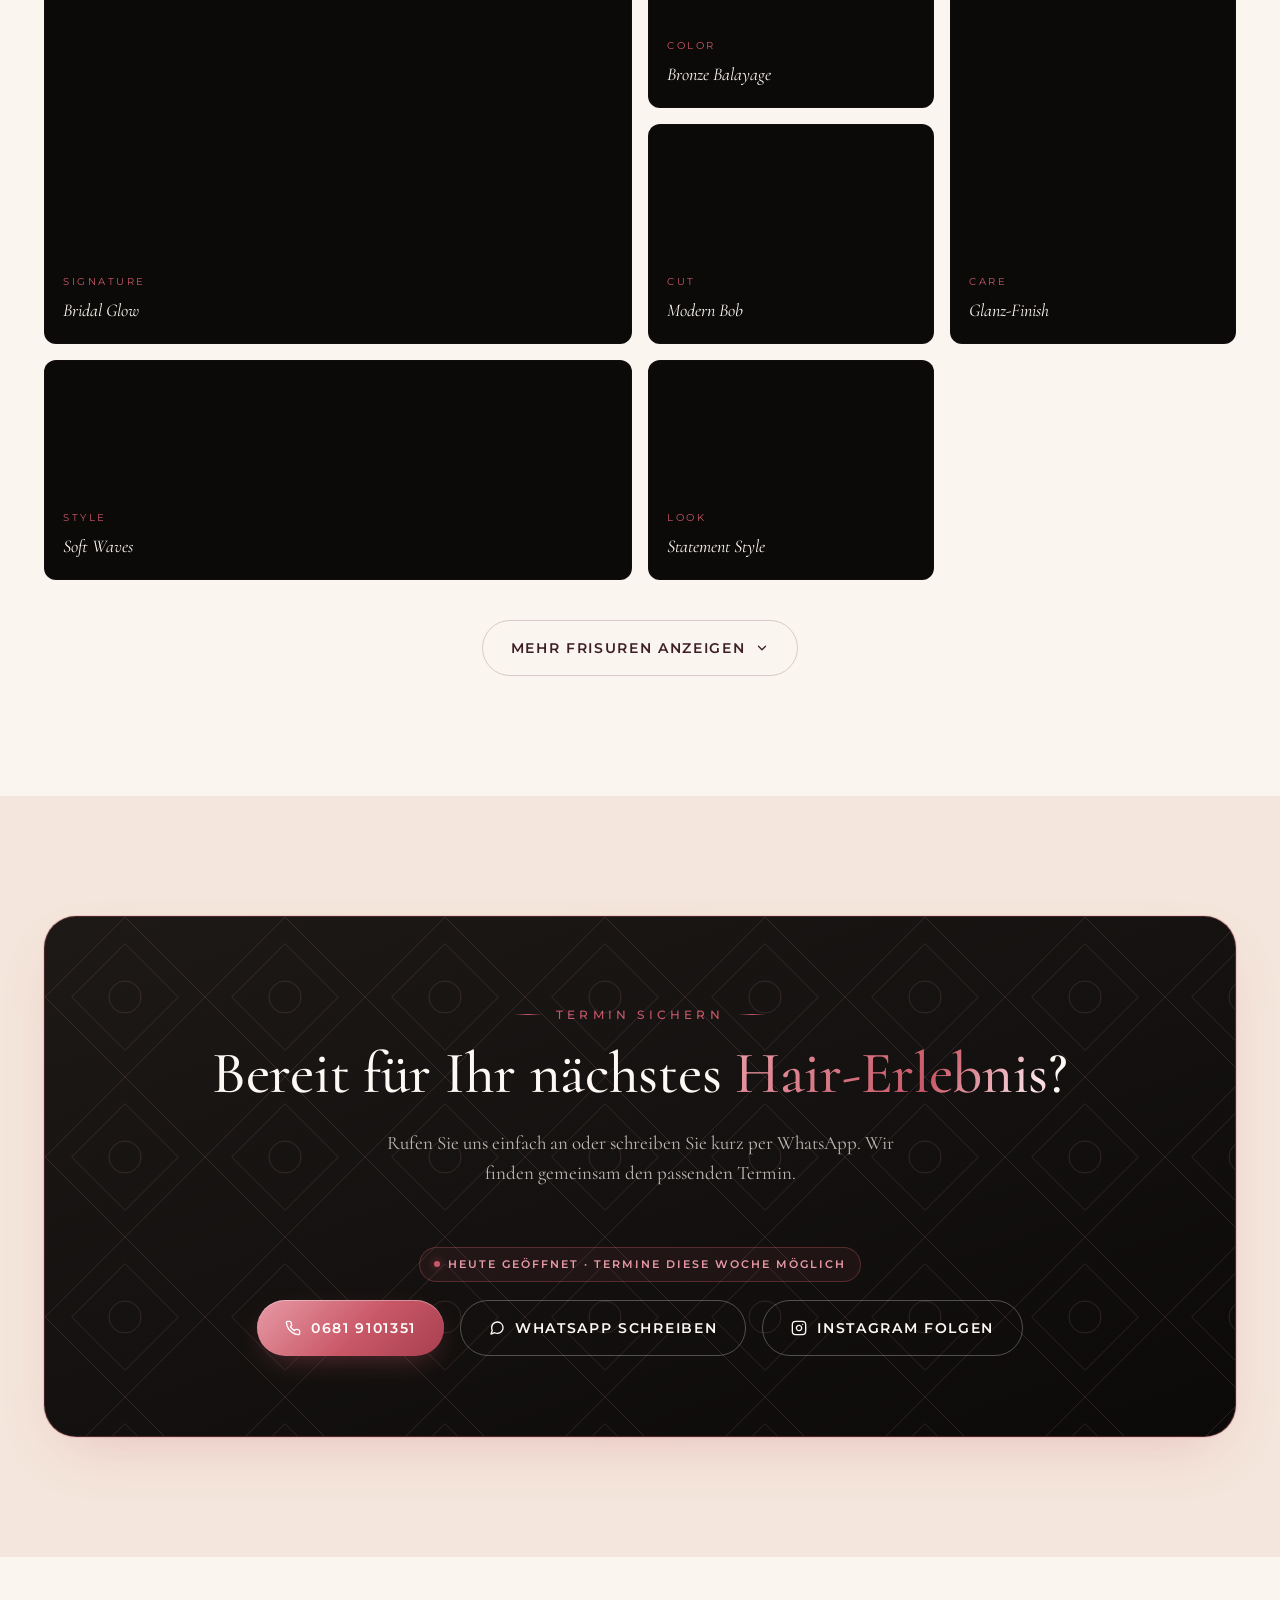
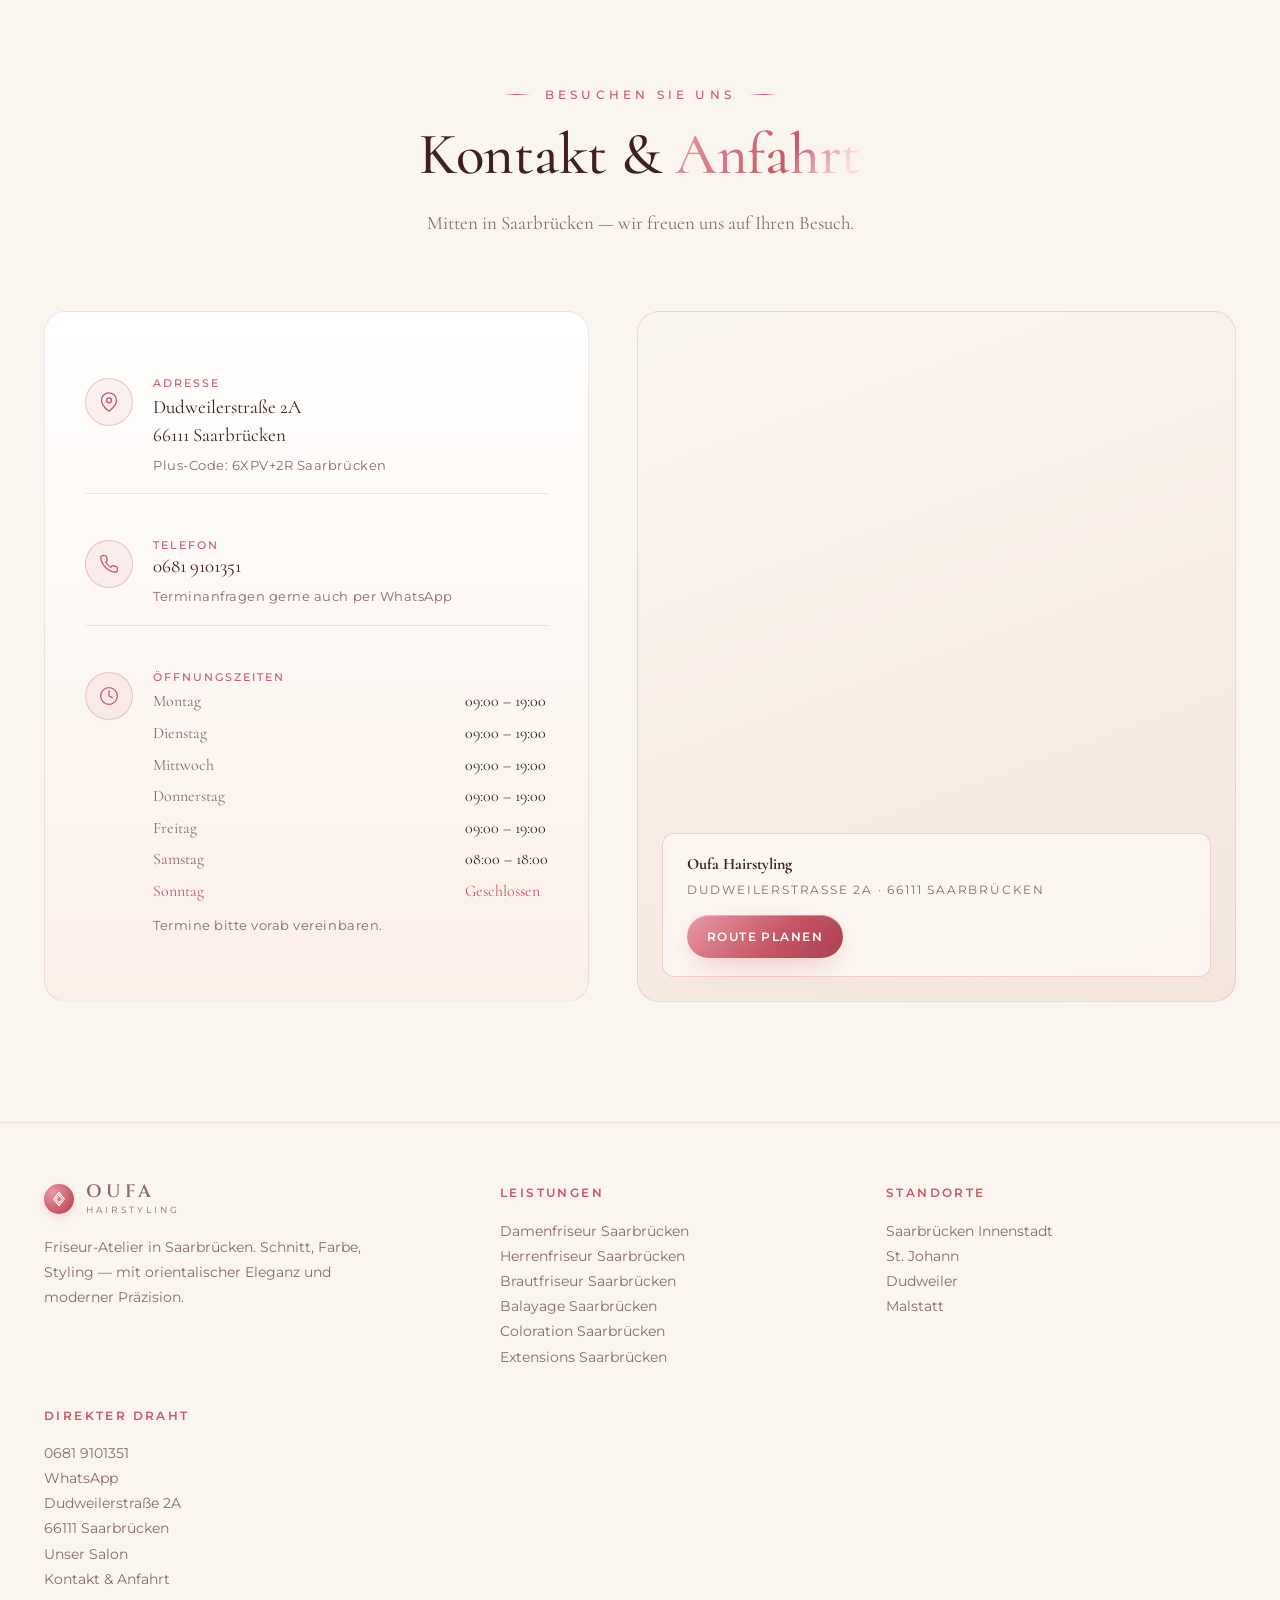
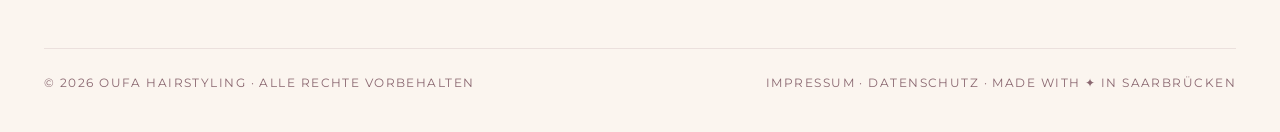
==== commit b3af8efd: "style: hero-note text in black for readability on cream hero Co-Authored-By: Claude Opus 4.7 (1M con" ====
--- a/index.html
+++ b/index.html
@@ -680,15 +680,15 @@
   }
   .hero-note p {
     margin: 0;
-    color: var(--cream);
+    color: #111;
     font-family: var(--font-serif);
     font-size: 17px;
     line-height: 1.4;
     letter-spacing: .3px;
   }
   .hero-note p strong {
-    color: var(--gold);
-    font-weight: 600;
+    color: #111;
+    font-weight: 700;
   }
 
   /* ---------- Hero Instagram pill ---------- */
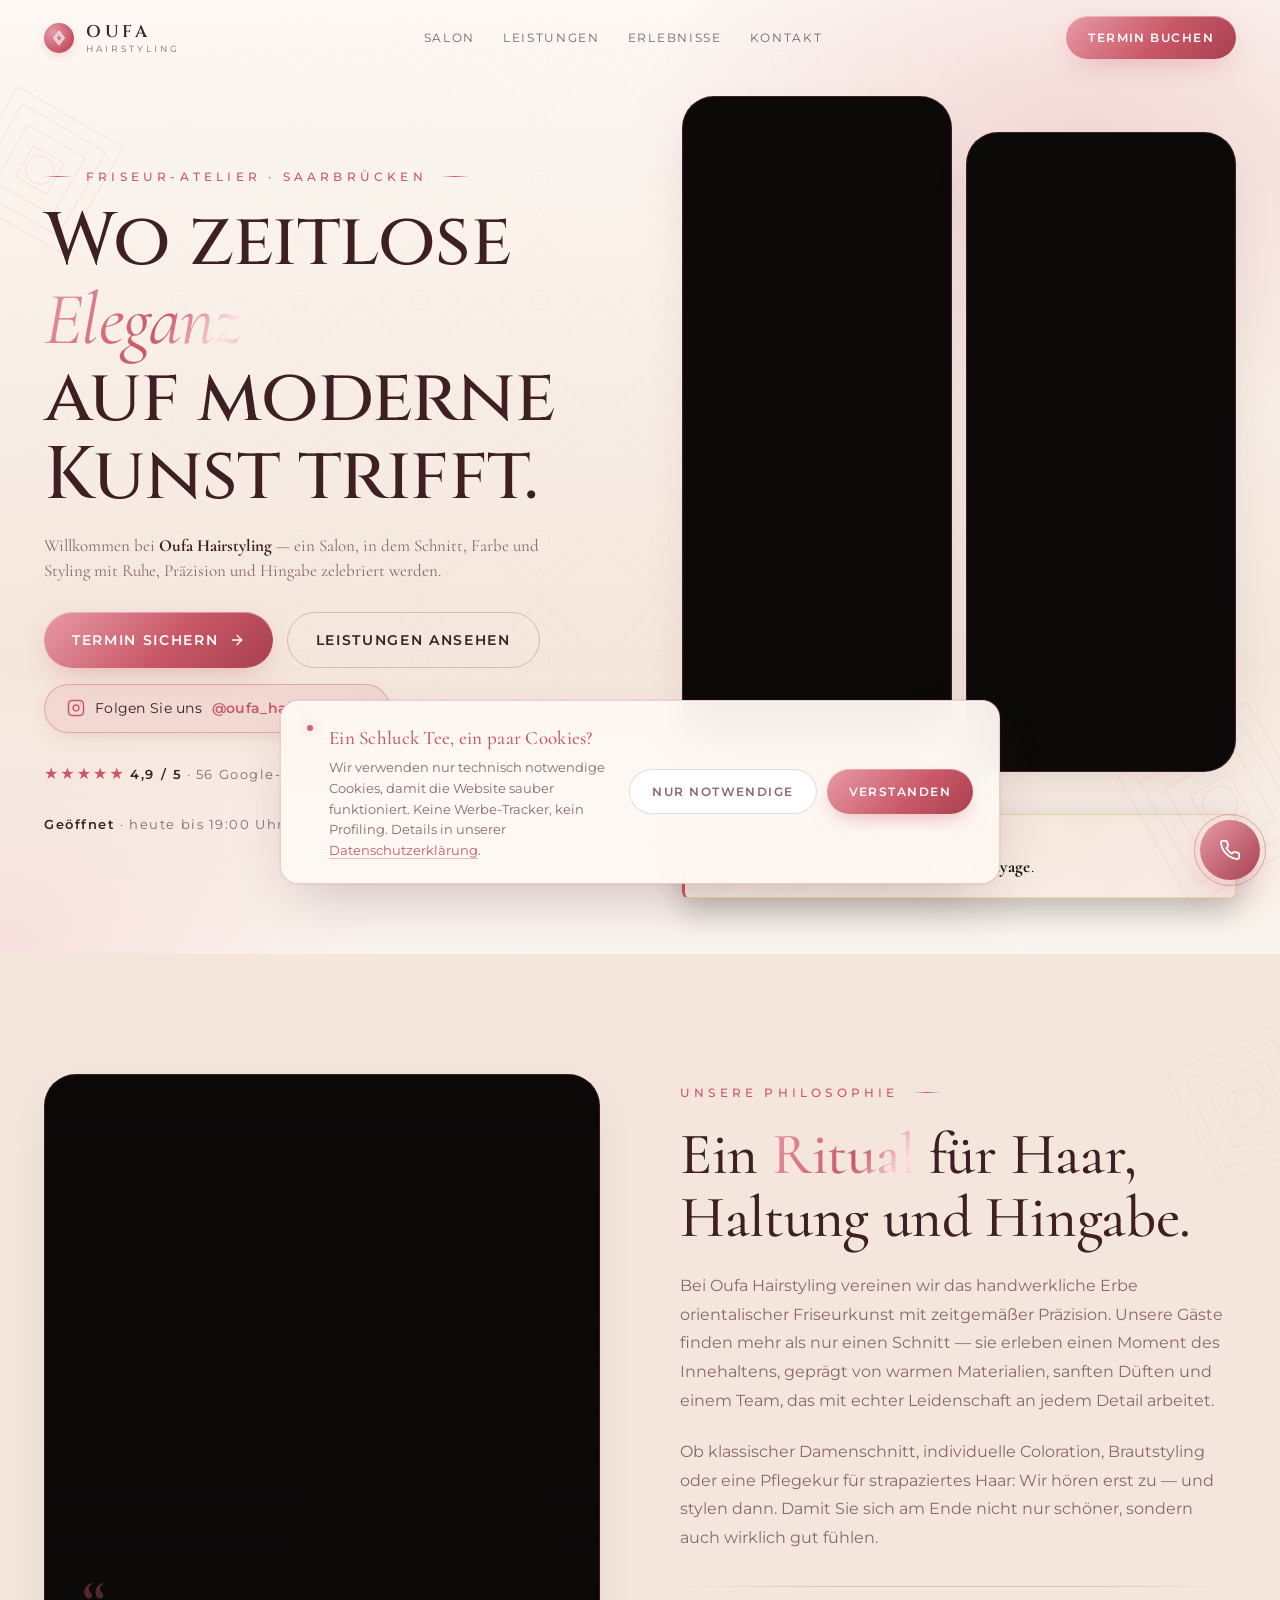
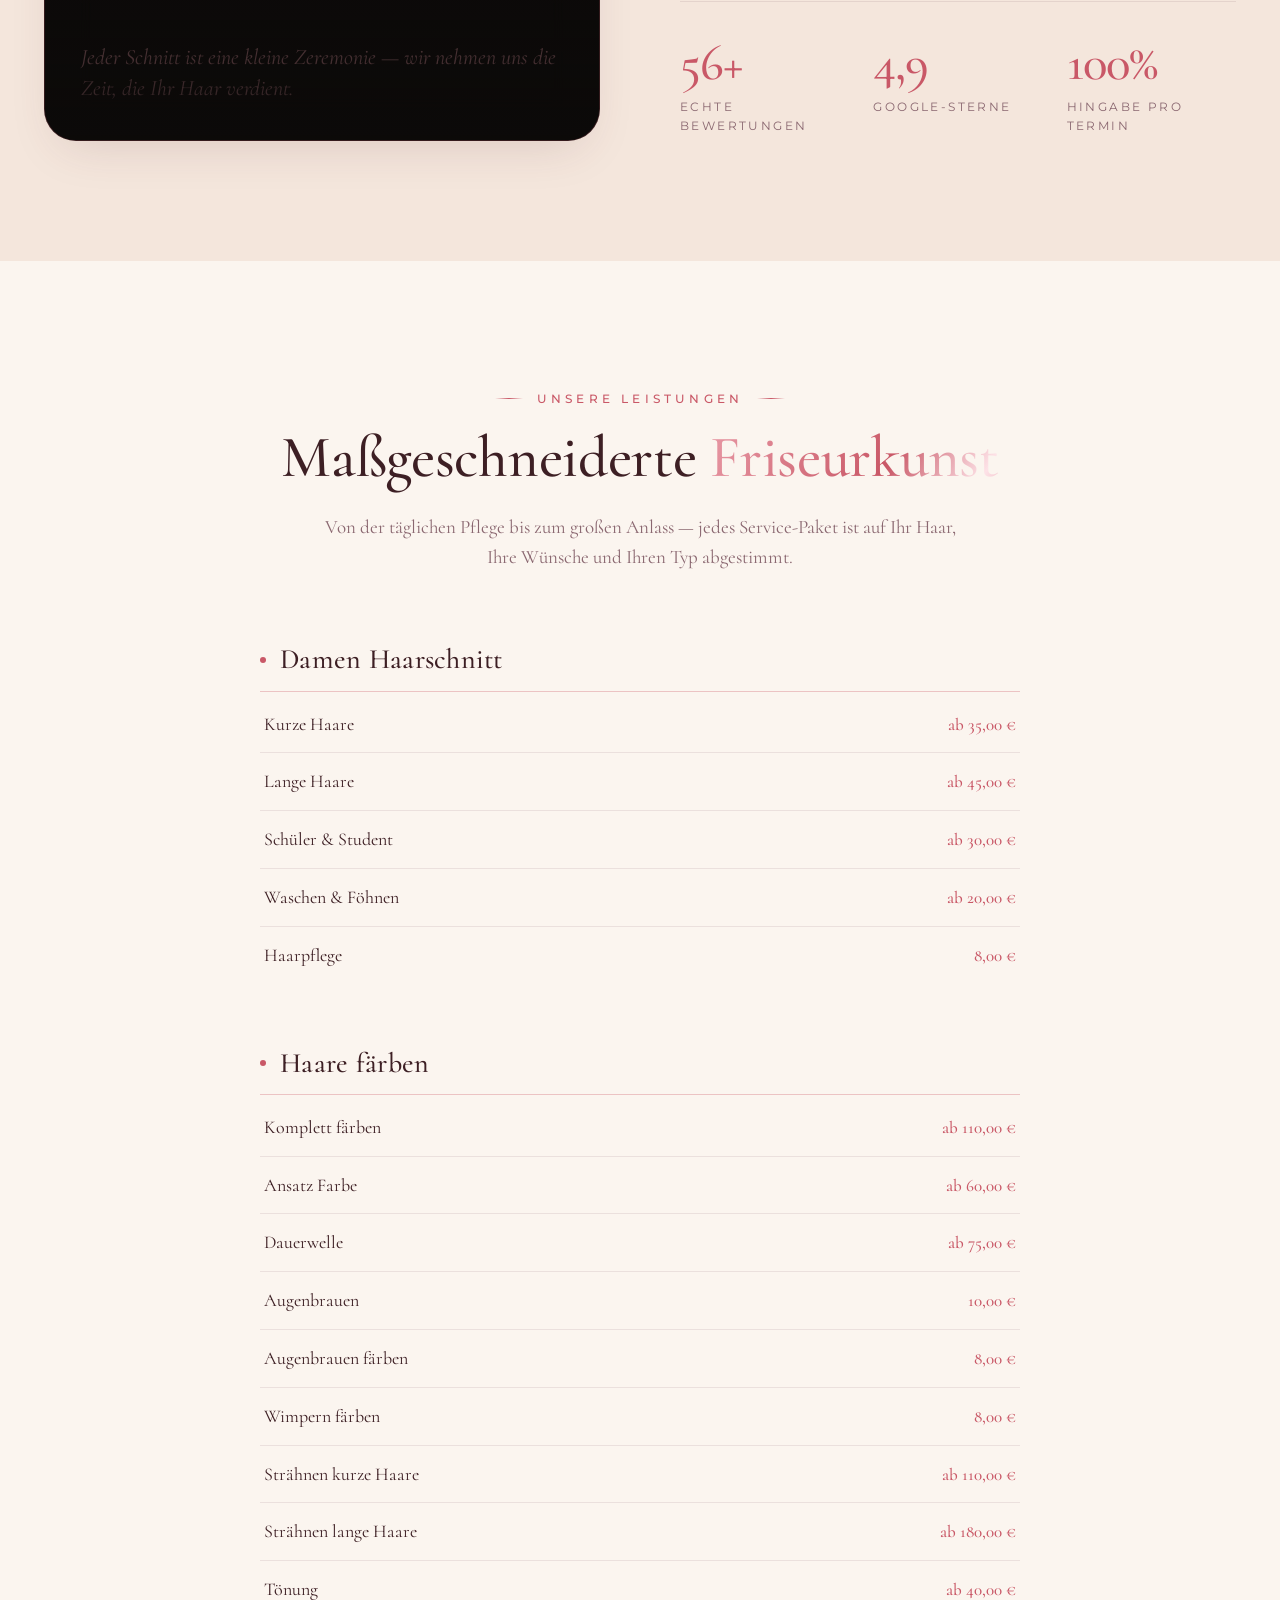
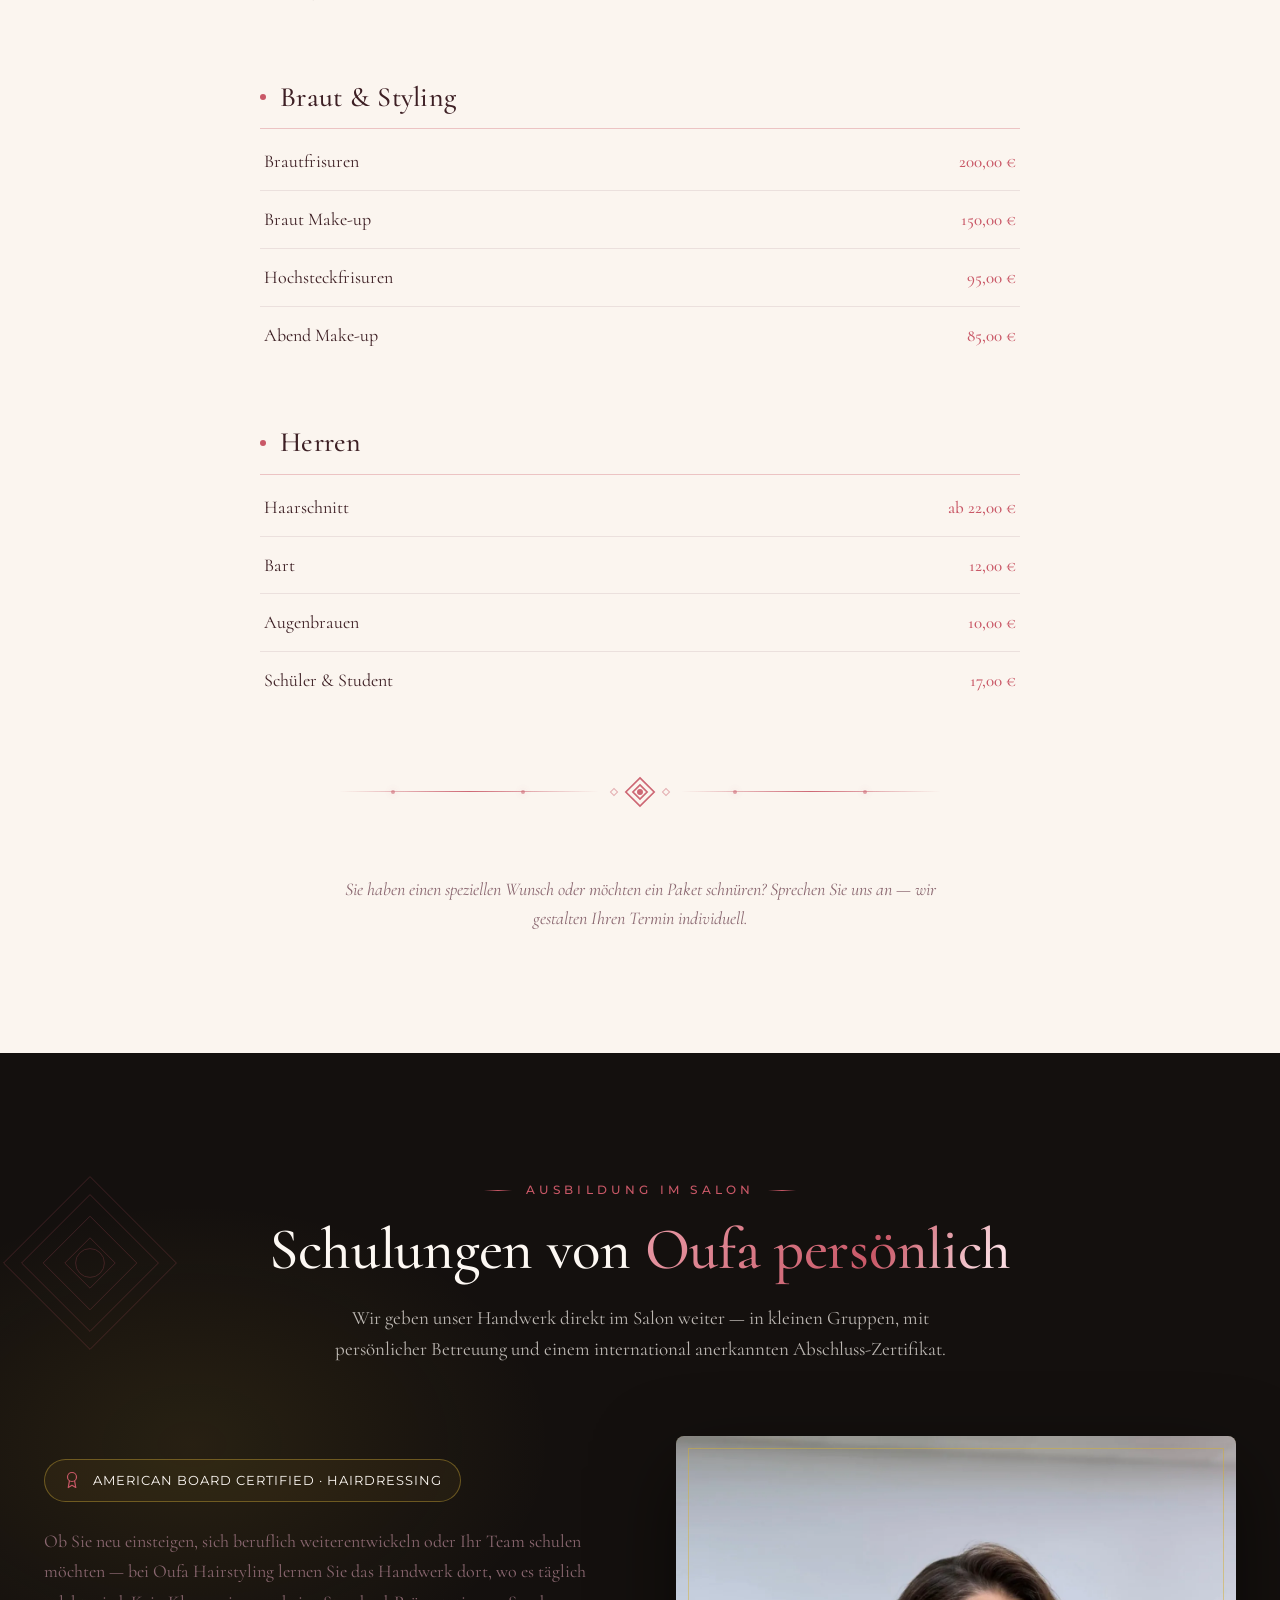
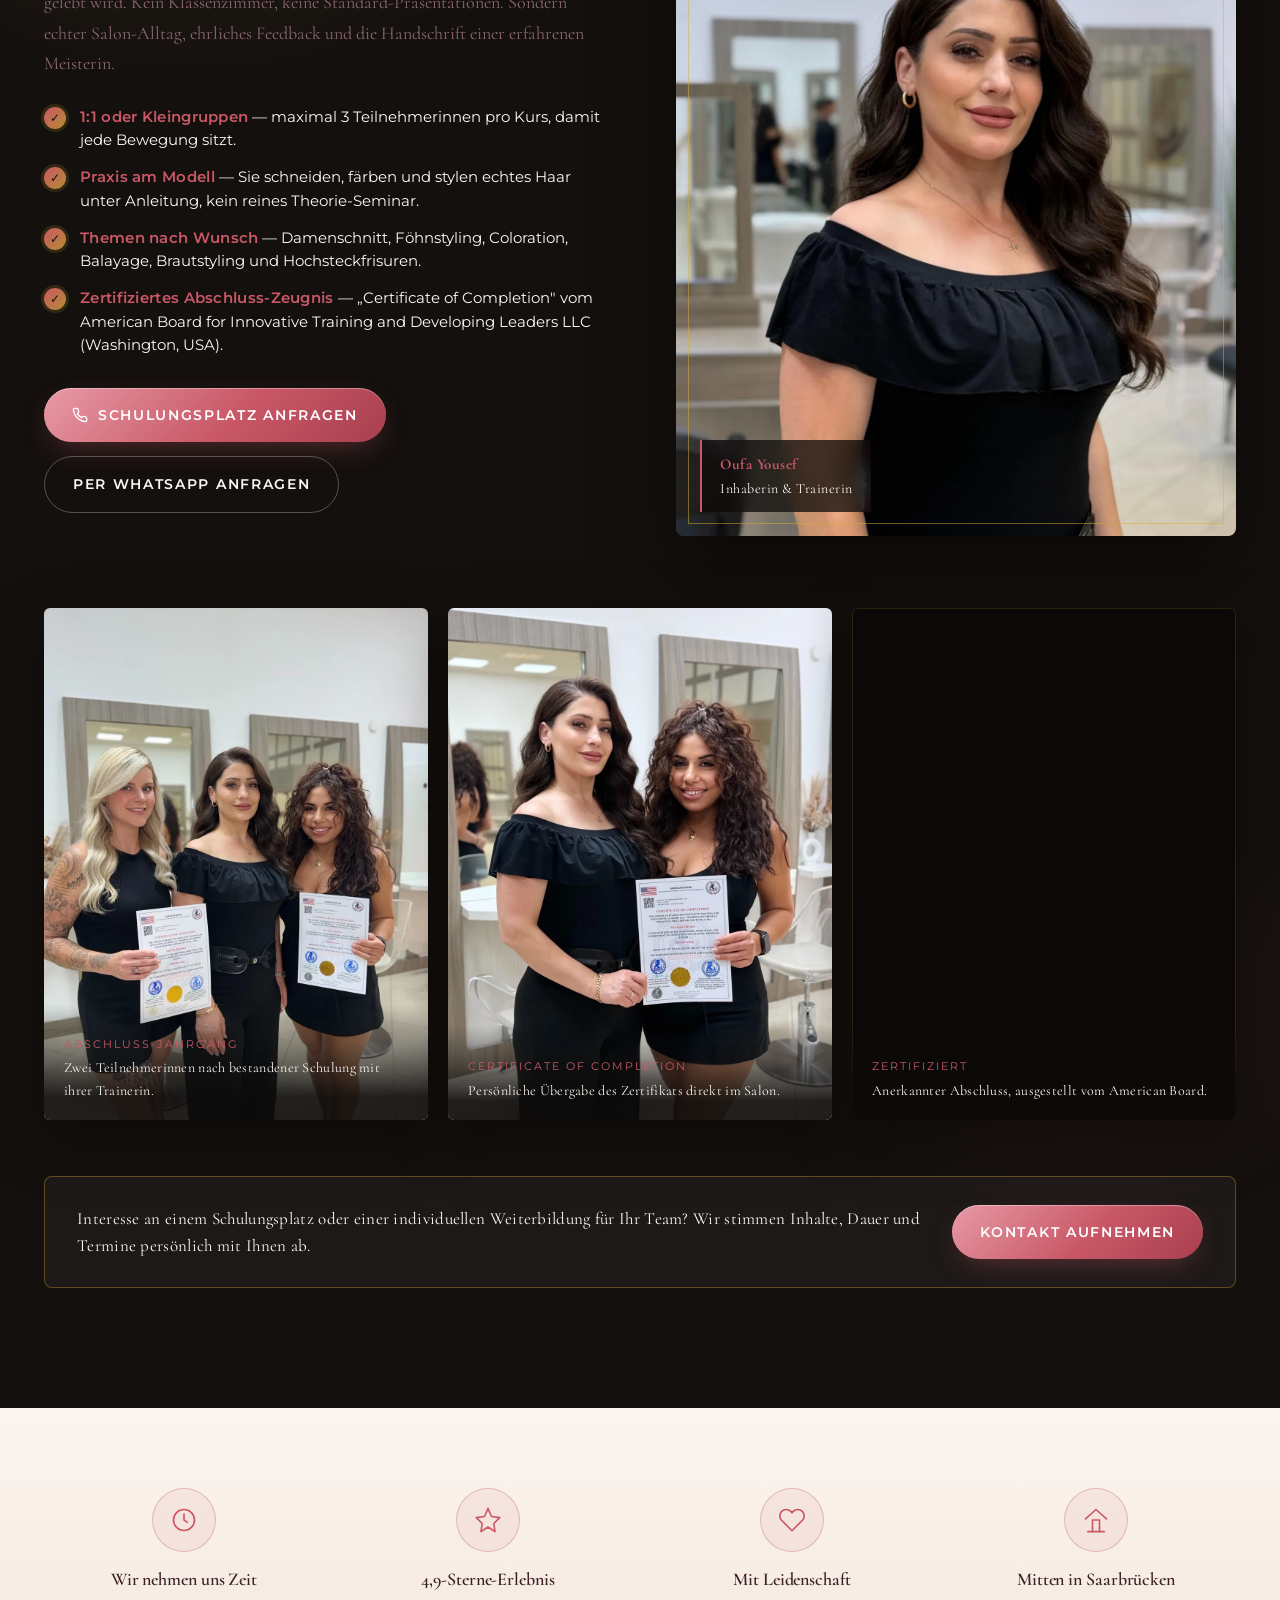
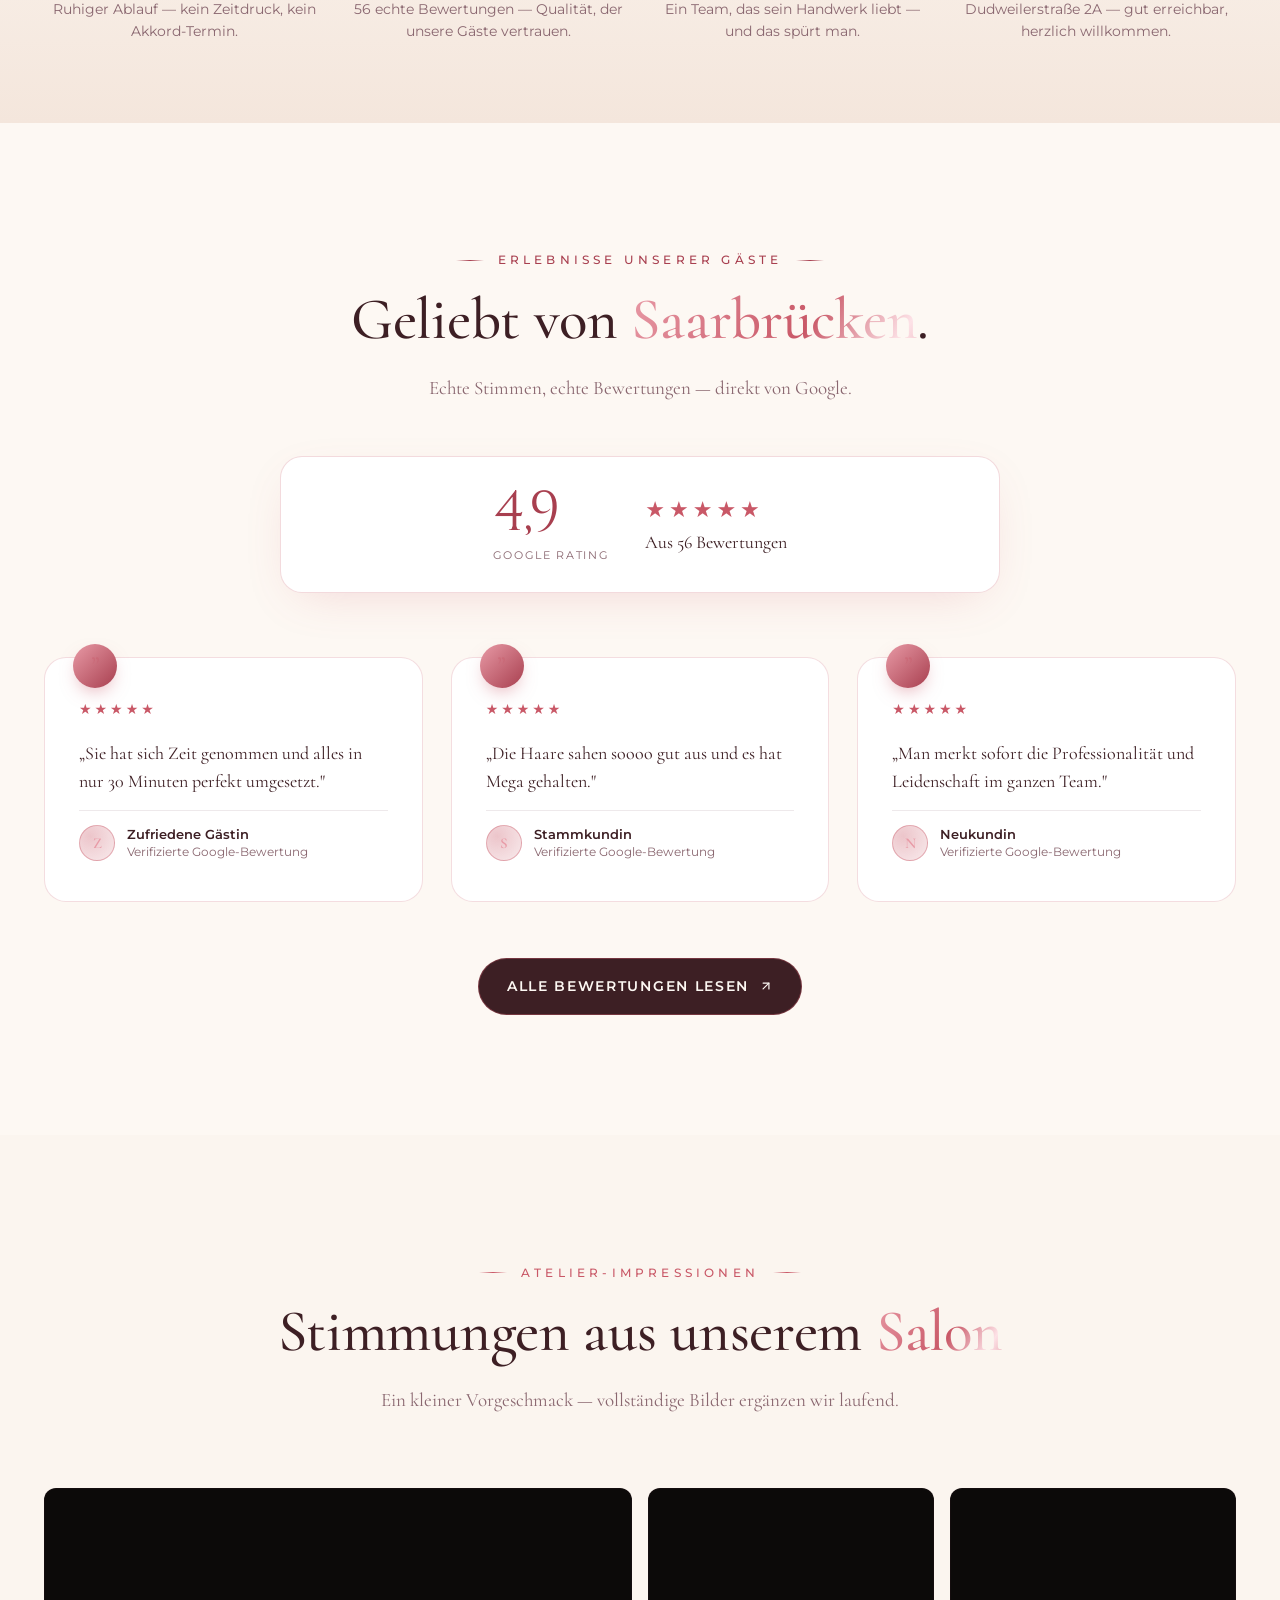
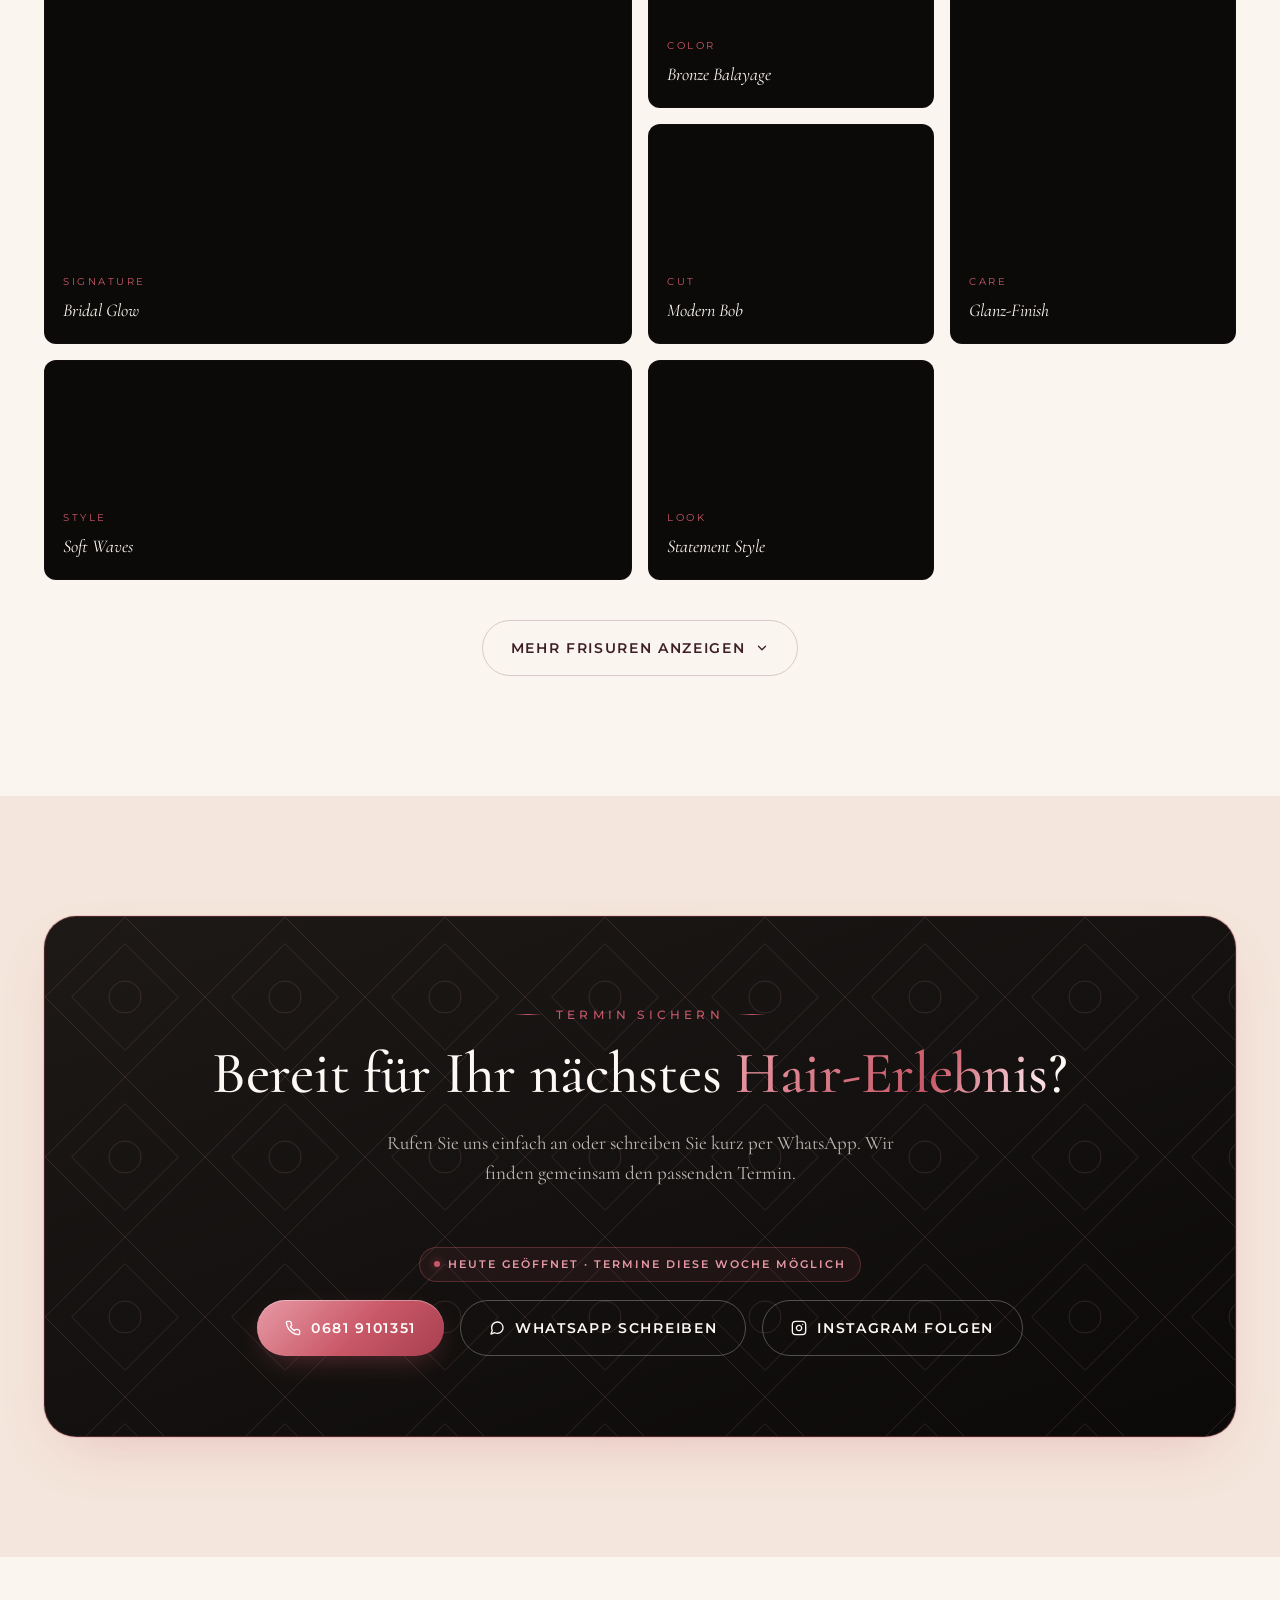
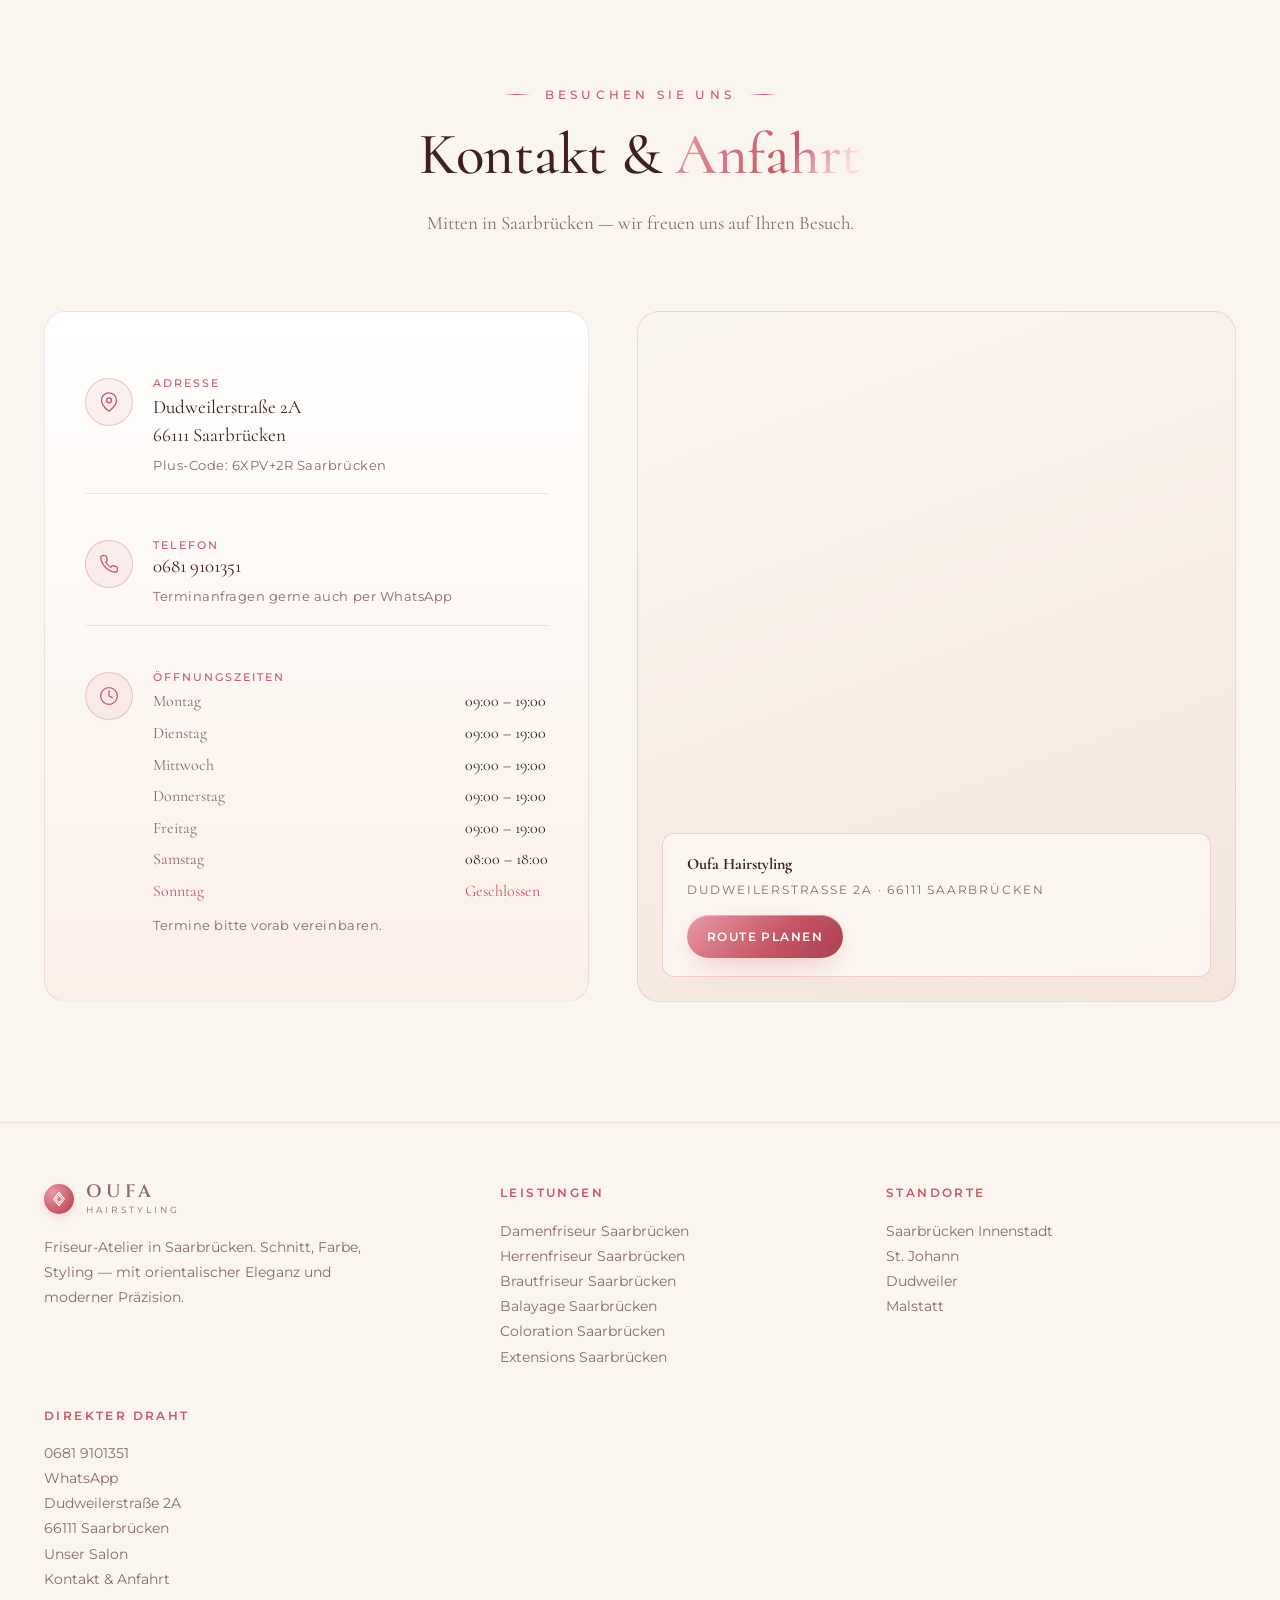
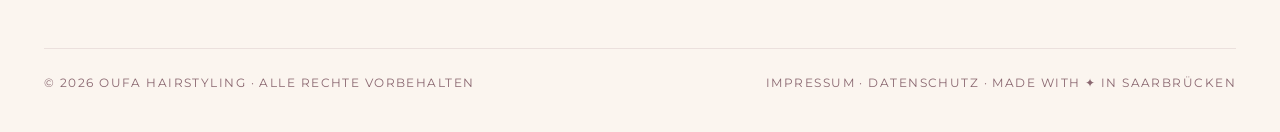
==== commit 3487ce78: "fix: mobile readability pass — contrast + touch targets - Hero copy: brand mention no longer cream o" ====
--- a/index.html
+++ b/index.html
@@ -1586,7 +1586,7 @@
     line-height: 1.4;
   }
   .review-attrib-text strong {
-    color: var(--cream);
+    color: var(--ink);
     font-weight: 600;
     display: block;
     margin-bottom: 1px;
@@ -1693,16 +1693,29 @@
   .trainings {
     position: relative;
     padding: 120px 0;
-    background: linear-gradient(180deg, var(--bg) 0%, #0f0a08 50%, var(--bg) 100%);
+    background: #14100e;
+    color: var(--cream);
     overflow: hidden;
+  }
+  .trainings .section-head h2 { color: var(--cream); }
+  .trainings .section-head p { color: rgba(253,248,243,.72); }
+  .trainings .btn-ghost {
+    color: var(--cream);
+    border-color: rgba(253,248,243,.28);
+    background: transparent;
+  }
+  .trainings .btn-ghost:hover {
+    color: var(--gold-3);
+    border-color: var(--gold-3);
+    background: rgba(232,154,166,.06);
   }
   .trainings::before {
     content: "";
     position: absolute;
     inset: 0;
     background:
-      radial-gradient(600px 400px at 15% 20%, rgba(212,175,55,.08), transparent 60%),
-      radial-gradient(500px 350px at 85% 80%, rgba(201,88,103,.06), transparent 60%);
+      radial-gradient(600px 400px at 15% 20%, rgba(212,175,55,.10), transparent 60%),
+      radial-gradient(500px 350px at 85% 80%, rgba(201,88,103,.09), transparent 60%);
     pointer-events: none;
   }
   .trainings .container { position: relative; z-index: 1; }
@@ -1872,9 +1885,9 @@
     align-items: center;
     margin-top: 56px;
     padding: 28px 32px;
-    border: 1px solid rgba(212,175,55,.25);
+    border: 1px solid rgba(212,175,55,.35);
     border-radius: 8px;
-    background: linear-gradient(135deg, rgba(212,175,55,.06), rgba(201,88,103,.04));
+    background: rgba(255,255,255,.04);
   }
   .trainings-cta p {
     margin: 0;
@@ -1892,6 +1905,177 @@
     .trainings-gallery { grid-template-columns: 1fr; gap: 16px; margin-top: 48px; }
     .trainings-gallery figure { max-width: 480px; margin: 0 auto; width: 100%; }
     .trainings-cta { flex-direction: column; align-items: stretch; text-align: center; padding: 24px 20px; }
+  }
+
+  /* =====================================================================
+     MOBILE COMPREHENSIVE PASS — readability, touch targets, safe areas
+     ===================================================================== */
+
+  /* Header always has a legible background on mobile (not just when scrolled) */
+  @media (max-width: 980px) {
+    header.site {
+      background: rgba(251,245,239,.94);
+      backdrop-filter: blur(14px) saturate(140%);
+      -webkit-backdrop-filter: blur(14px) saturate(140%);
+      border-bottom: 1px solid rgba(201,88,103,.14);
+    }
+    .nav { padding: 12px 0; }
+    .menu-toggle {
+      border-color: rgba(61,31,36,.28);
+      color: var(--ink);
+      background: var(--surface);
+    }
+    /* Mobile nav sheet — driven by the .open class on <nav.links> */
+    nav.links.open {
+      display: flex !important;
+      position: fixed;
+      top: 68px;
+      left: 16px;
+      right: 16px;
+      flex-direction: column;
+      background: rgba(253,248,243,.98);
+      -webkit-backdrop-filter: blur(20px) saturate(140%);
+      backdrop-filter: blur(20px) saturate(140%);
+      padding: 20px;
+      gap: 4px;
+      border: 1px solid rgba(201,88,103,.22);
+      border-radius: 18px;
+      box-shadow: 0 24px 60px -20px rgba(92,42,58,.35);
+      z-index: 65;
+    }
+    nav.links.open a {
+      opacity: 1;
+      color: var(--ink);
+      font-size: 14px;
+      letter-spacing: .16em;
+      padding: 14px 10px;
+      border-bottom: 1px solid rgba(201,88,103,.10);
+      min-height: 48px;
+      display: flex;
+      align-items: center;
+    }
+    nav.links.open a:last-child { border-bottom: 0; }
+    nav.links.open a::after { display: none; }
+    .nav-cta .btn-gold { padding: 12px 18px; font-size: 12px; }
+  }
+
+  /* Hero on mobile: less top padding, tighter meta, readable brand accent */
+  @media (max-width: 720px) {
+    .hero { min-height: auto; padding: 92px 0 56px; }
+    .hero h1 { font-size: clamp(34px, 9vw, 48px); line-height: 1.1; margin-top: 12px; }
+    .hero p.lead { font-size: 16px; line-height: 1.55; }
+    .hero-cta { gap: 10px; }
+    .hero-cta .btn { flex: 1 1 auto; min-width: 0; }
+    .hero-meta {
+      gap: 14px;
+      font-size: 12px;
+      color: var(--ink);
+      opacity: .88;
+    }
+    .hero-meta > div { flex: 1 1 100%; }
+    .hero-meta strong { color: var(--ink); }
+    .hero-images { max-width: 100%; }
+    .hero-img { border-radius: 20px; }
+    .hero-note { padding: 16px 18px; }
+    .hero-note p { font-size: 15px; line-height: 1.45; }
+    .hero-insta {
+      padding: 12px 18px;
+      font-size: 13px;
+      width: 100%;
+      justify-content: center;
+    }
+    .hero .arabesque-corner { display: none; }
+  }
+
+  /* Ensure all buttons hit the 44px minimum touch target on mobile */
+  @media (max-width: 720px) {
+    .btn { min-height: 48px; padding: 14px 22px; font-size: 12.5px; letter-spacing: .1em; }
+    .btn-gold, .btn-ghost, .btn-dark { line-height: 1; }
+  }
+
+  /* About/services/reviews tightening on small screens */
+  @media (max-width: 720px) {
+    section { padding: 72px 0; }
+    section .section-head { margin-bottom: 48px; }
+    section .section-head p { font-size: 16px; line-height: 1.55; margin-top: 16px; }
+    .about-grid { gap: 40px; }
+    .about-visual { aspect-ratio: 4/5; }
+    .about-visual .quote { bottom: 22px; left: 22px; right: 22px; font-size: 18px; }
+    .about-text p { font-size: 15.5px; line-height: 1.75; }
+    .about-stats { gap: 16px; margin-top: 36px; padding-top: 28px; }
+    .stat .v { font-size: 30px !important; }
+    .stat .l { font-size: 11px; letter-spacing: .16em; }
+
+    .reviews-summary { padding: 20px 22px; gap: 14px; }
+    .reviews-summary .big { font-size: 40px; }
+    .reviews-summary .src { font-size: 15px; }
+    .review { padding: 32px 26px 30px; }
+    .review p { font-size: 16px; line-height: 1.55; }
+    .review .quote { top: -12px; left: 22px; width: 38px; height: 38px; font-size: 22px; }
+
+    .booking-card { padding: 48px 24px; }
+    .booking-card .lead { font-size: 16px; }
+    .booking-card .ctas { gap: 10px; }
+    .booking-card .ctas .btn { flex: 1 1 100%; }
+
+    .contact-info { padding: 32px 22px; gap: 18px; }
+    .info-item { grid-template-columns: 42px 1fr; gap: 14px; padding: 14px 0; }
+    .info-item .ic { width: 42px; height: 42px; }
+    .info-item p, .info-item a { font-size: 16px; }
+    .info-item small { font-size: 12px; }
+    .hours-list { font-size: 15px; }
+    .map-wrap, .map-wrap iframe { min-height: 380px; }
+    .map-overlay {
+      position: static;
+      margin: 0;
+      border-radius: 0 0 var(--r-lg) var(--r-lg);
+      background: rgba(253,248,243,.96);
+      flex-direction: column;
+      align-items: stretch;
+      text-align: center;
+      gap: 12px;
+    }
+    .map-overlay .btn { align-self: center; }
+
+    .trainings { padding: 72px 0; }
+    .trainings-copy h2 { font-size: 30px; line-height: 1.15; }
+    .trainings-copy p.lead { font-size: 16px; line-height: 1.6; }
+    .trainings-features li { font-size: 14.5px; line-height: 1.5; }
+    .trainings-cta p { font-size: 15.5px; }
+    .trainings-cta .btn { align-self: center; }
+  }
+
+  /* Very small phones */
+  @media (max-width: 400px) {
+    .container { padding: 0 16px; }
+    .hero { padding: 88px 0 48px; }
+    .hero h1 { font-size: 32px; }
+    .hero-cta { flex-direction: column; }
+    .hero-cta .btn { width: 100%; }
+    .hero-meta { font-size: 11.5px; letter-spacing: .08em; }
+    .btn { font-size: 12px; padding: 14px 18px; letter-spacing: .08em; }
+    .brand { font-size: 15px; letter-spacing: .14em; }
+    .brand .mark { width: 26px; height: 26px; }
+    .brand .name span { font-size: 8px; letter-spacing: .26em; }
+    .service-group .group-title { font-size: 20px; }
+    .price-list li { font-size: 15px; }
+    .price-list .price { font-size: 14px; }
+    .booking-card { padding: 40px 18px; }
+    .booking-card .lead { font-size: 15px; }
+    .reviews-summary { flex-direction: column; align-items: center; gap: 10px; }
+    .reviews-summary > div { text-align: center; }
+    .exp-item .ic { width: 54px; height: 54px; }
+    .exp-item h4 { font-size: 16px; }
+    .exp-item p { font-size: 13px; }
+  }
+
+  /* FAB positioning with iOS safe-area, larger tap target on very small screens */
+  .fab {
+    right: max(20px, env(safe-area-inset-right));
+    bottom: max(20px, env(safe-area-inset-bottom));
+  }
+  @media (max-width: 400px) {
+    .fab { width: 56px; height: 56px; }
   }
 </style>
 </head>
@@ -1946,7 +2130,7 @@
           auf moderne Kunst trifft.
         </h1>
         <p class="lead">
-          Willkommen bei <strong style="color:var(--cream)">Oufa Hairstyling</strong> — ein Salon, in dem Schnitt, Farbe und Styling
+          Willkommen bei <strong style="color:var(--ink)">Oufa Hairstyling</strong> — ein Salon, in dem Schnitt, Farbe und Styling
           mit Ruhe, Präzision und Hingabe zelebriert werden.
         </p>
 
@@ -2637,36 +2821,34 @@
   // Year
   document.getElementById('year').textContent = new Date().getFullYear();
 
-  // Mobile menu (simple anchor-based: scroll-spy not needed)
+  // Mobile menu — class-based toggle so CSS controls all styling / contrast
   const menuBtn = document.getElementById('menuBtn');
   const nav = document.querySelector('nav.links');
   if (menuBtn && nav) {
+    const closeMenu = () => {
+      nav.classList.remove('open');
+      menuBtn.setAttribute('aria-expanded', 'false');
+      menuBtn.setAttribute('aria-label', 'Menü öffnen');
+    };
+    const openMenu = () => {
+      nav.classList.add('open');
+      menuBtn.setAttribute('aria-expanded', 'true');
+      menuBtn.setAttribute('aria-label', 'Menü schließen');
+    };
+    menuBtn.setAttribute('aria-expanded', 'false');
     menuBtn.addEventListener('click', () => {
-      const open = nav.style.display === 'flex';
-      if (open) {
-        nav.style.display = '';
-        nav.style.position = '';
-        nav.style.flexDirection = '';
-        nav.style.background = '';
-        nav.style.padding = '';
-        nav.style.gap = '';
-      } else {
-        nav.style.display = 'flex';
-        nav.style.position = 'absolute';
-        nav.style.top = '66px';
-        nav.style.left = '20px';
-        nav.style.right = '20px';
-        nav.style.flexDirection = 'column';
-        nav.style.background = 'rgba(253,248,243,.96)';
-        nav.style.backdropFilter = 'blur(14px)';
-        nav.style.padding = '24px';
-        nav.style.gap = '18px';
-        nav.style.border = '1px solid rgba(201,88,103,.25)';
-        nav.style.borderRadius = '16px';
-      }
+      nav.classList.contains('open') ? closeMenu() : openMenu();
     });
     nav.addEventListener('click', (e) => {
-      if (e.target.tagName === 'A') menuBtn.click();
+      if (e.target.tagName === 'A') closeMenu();
+    });
+    document.addEventListener('click', (e) => {
+      if (!nav.classList.contains('open')) return;
+      if (nav.contains(e.target) || menuBtn.contains(e.target)) return;
+      closeMenu();
+    });
+    document.addEventListener('keydown', (e) => {
+      if (e.key === 'Escape' && nav.classList.contains('open')) closeMenu();
     });
   }
 </script>
